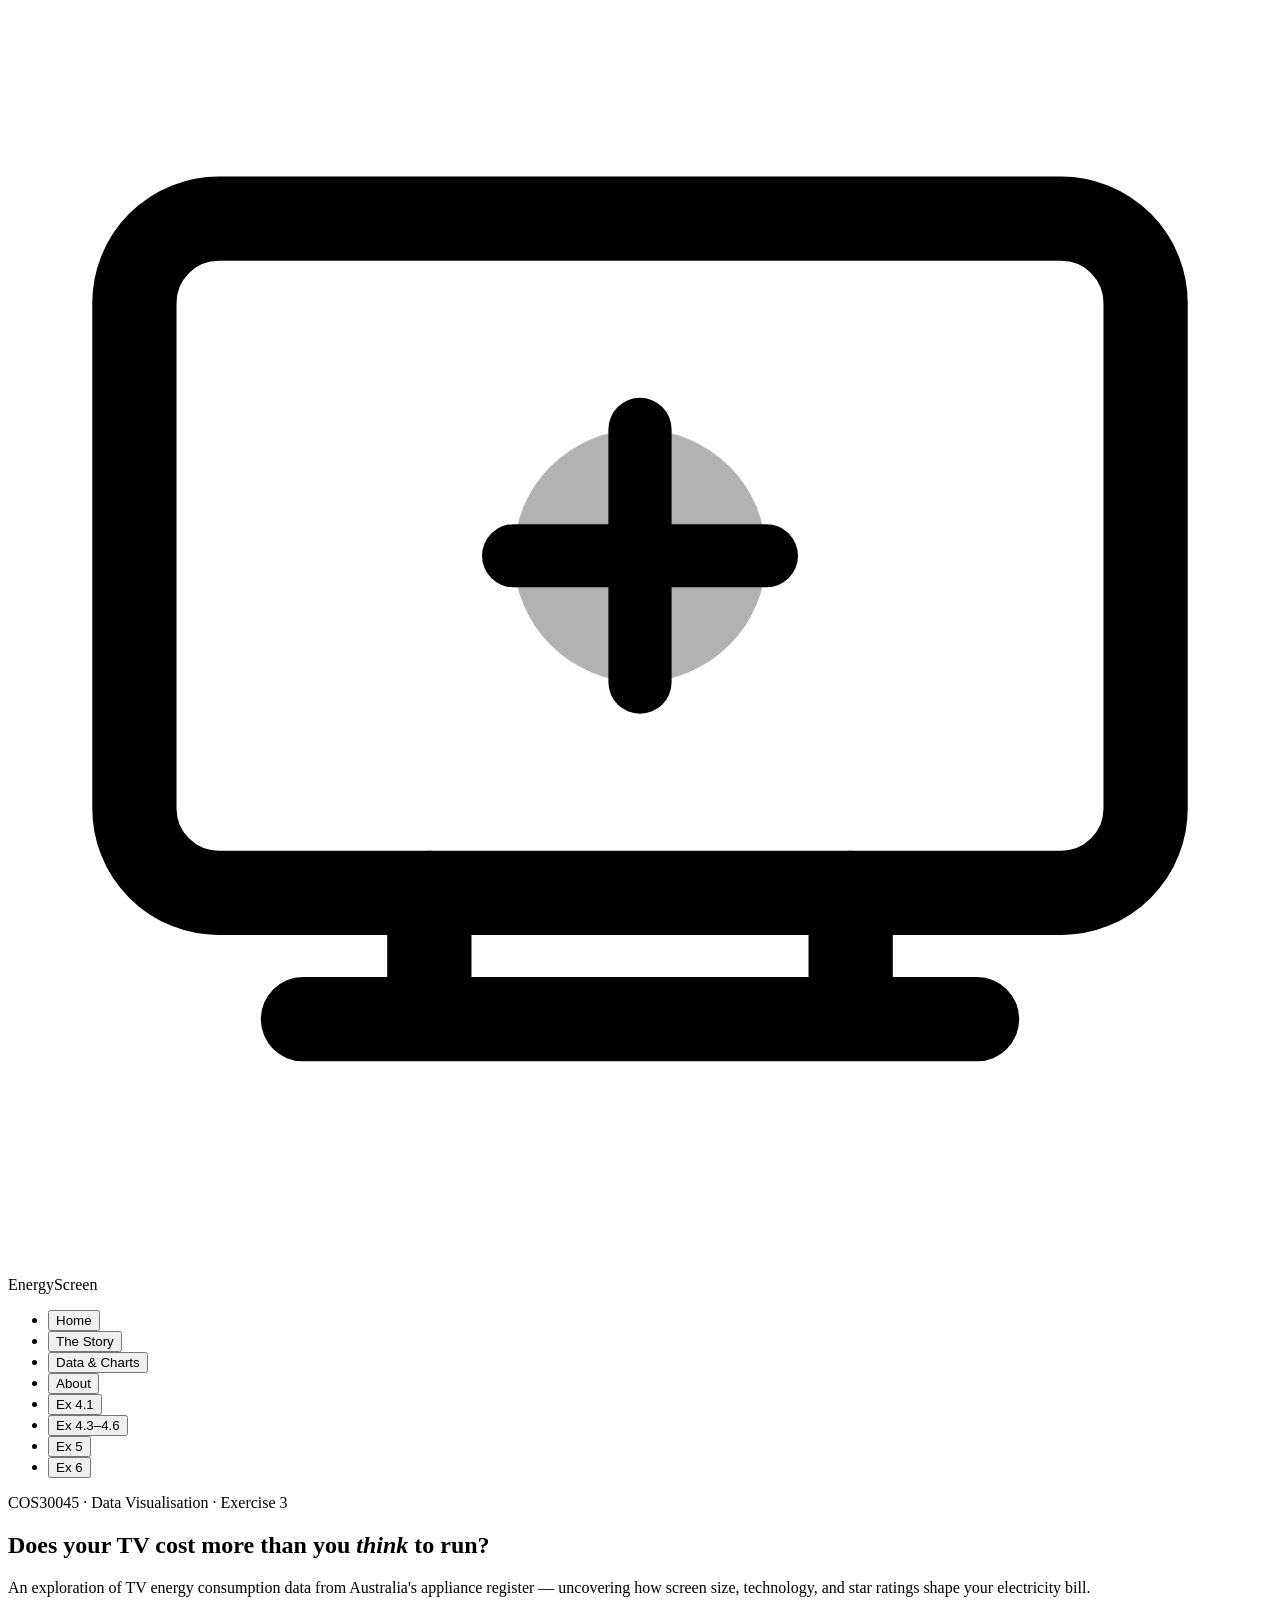
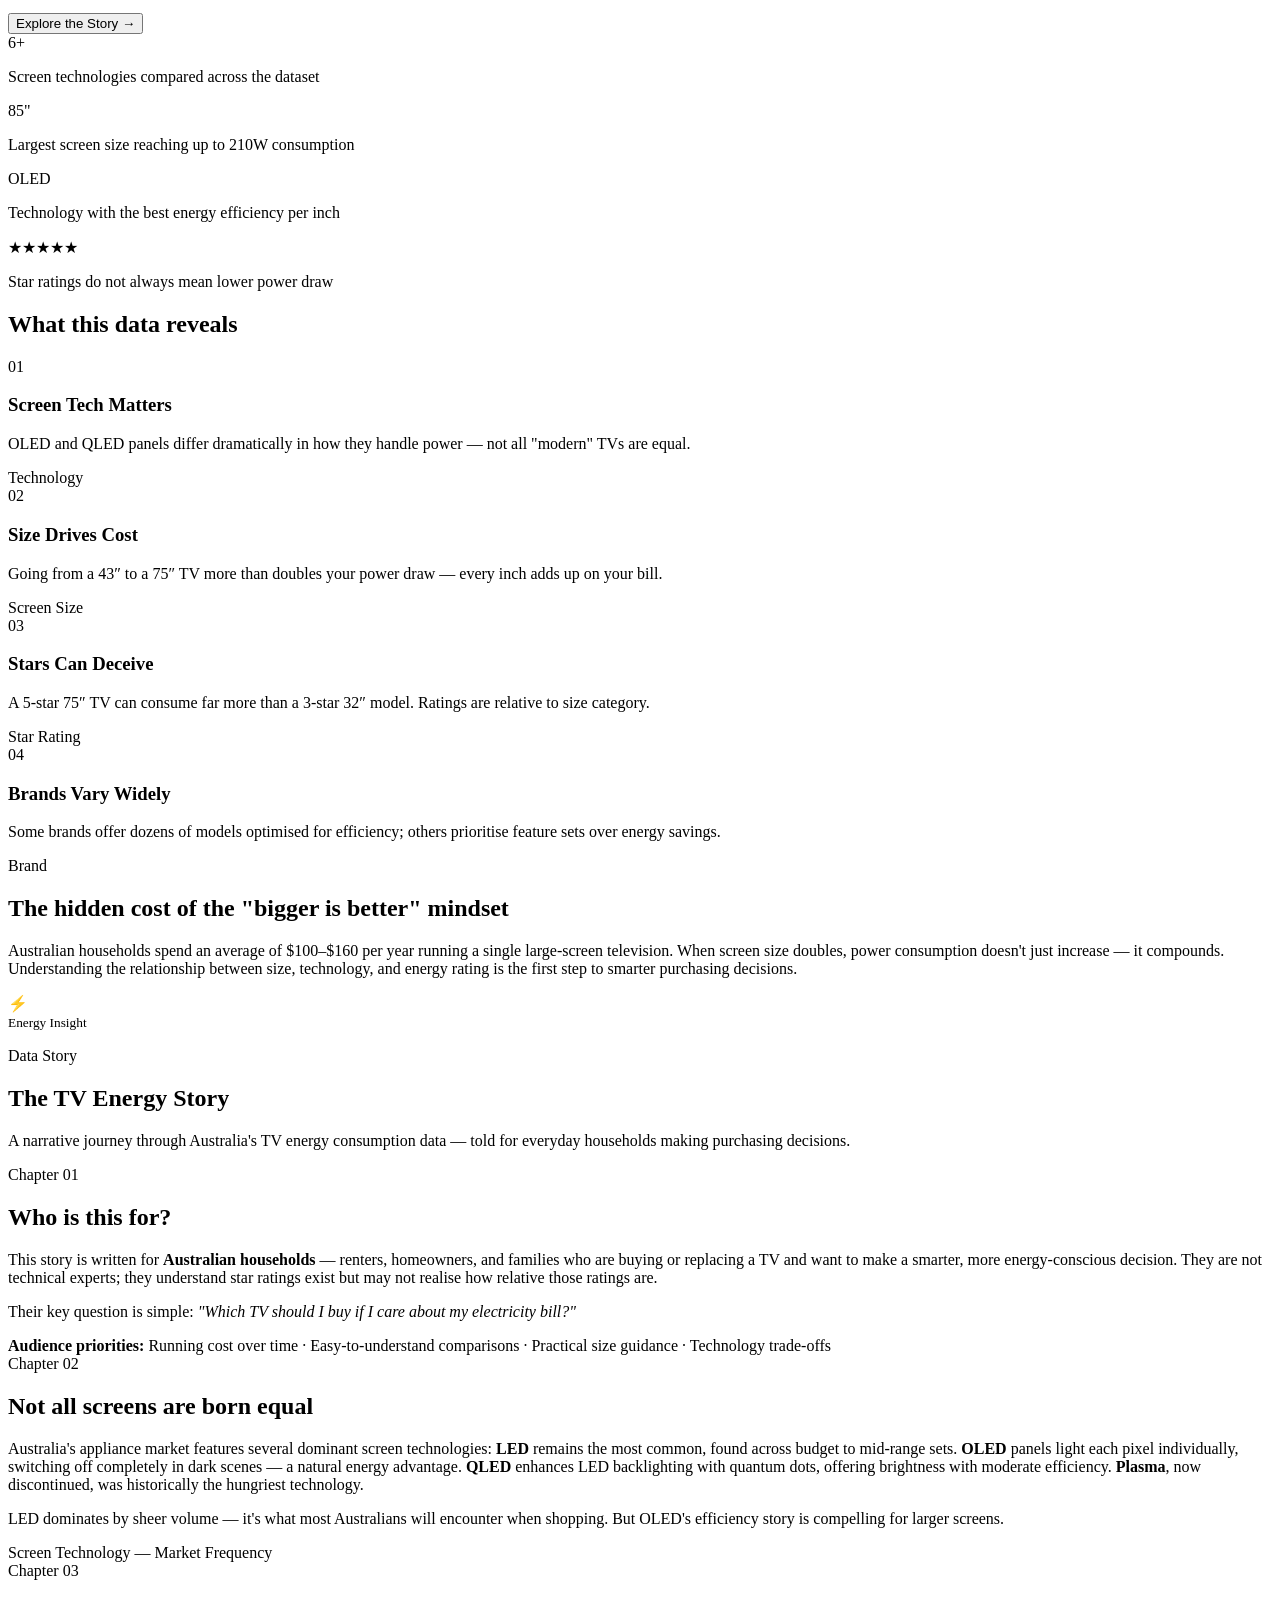
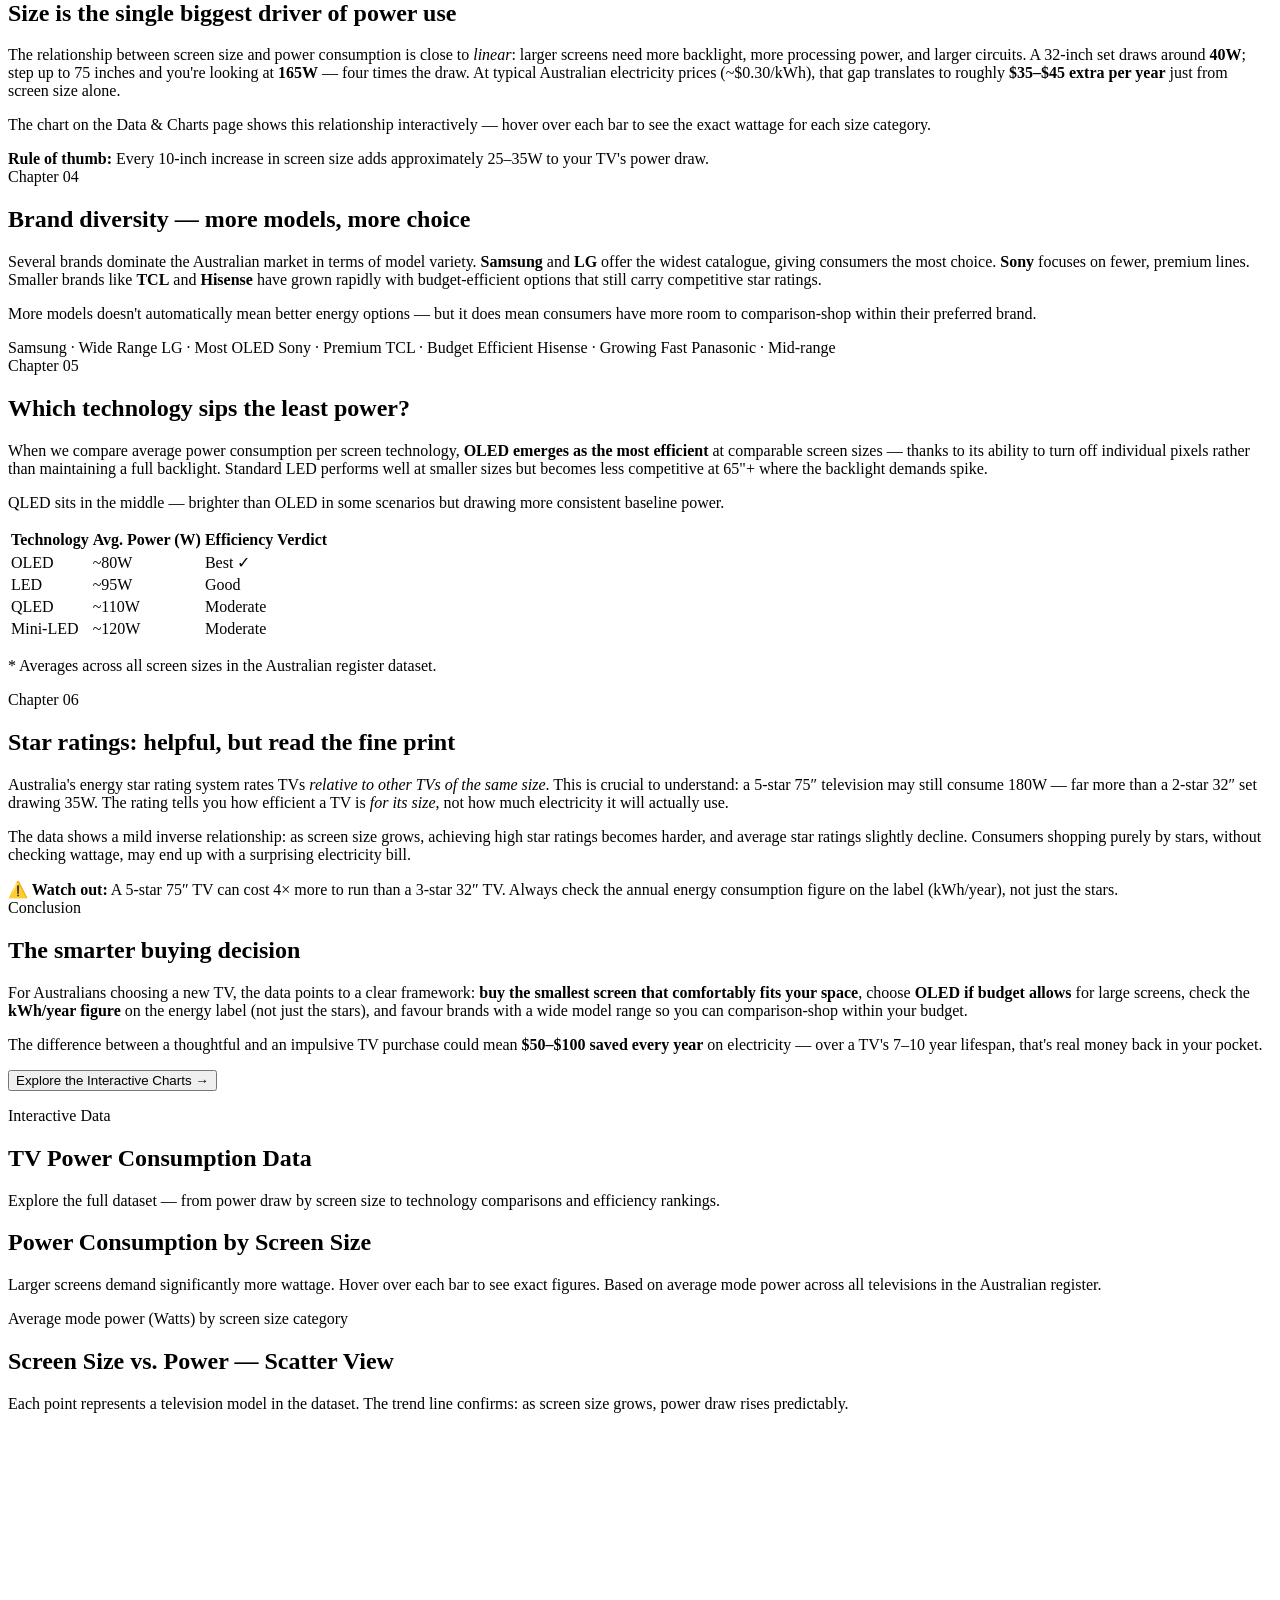
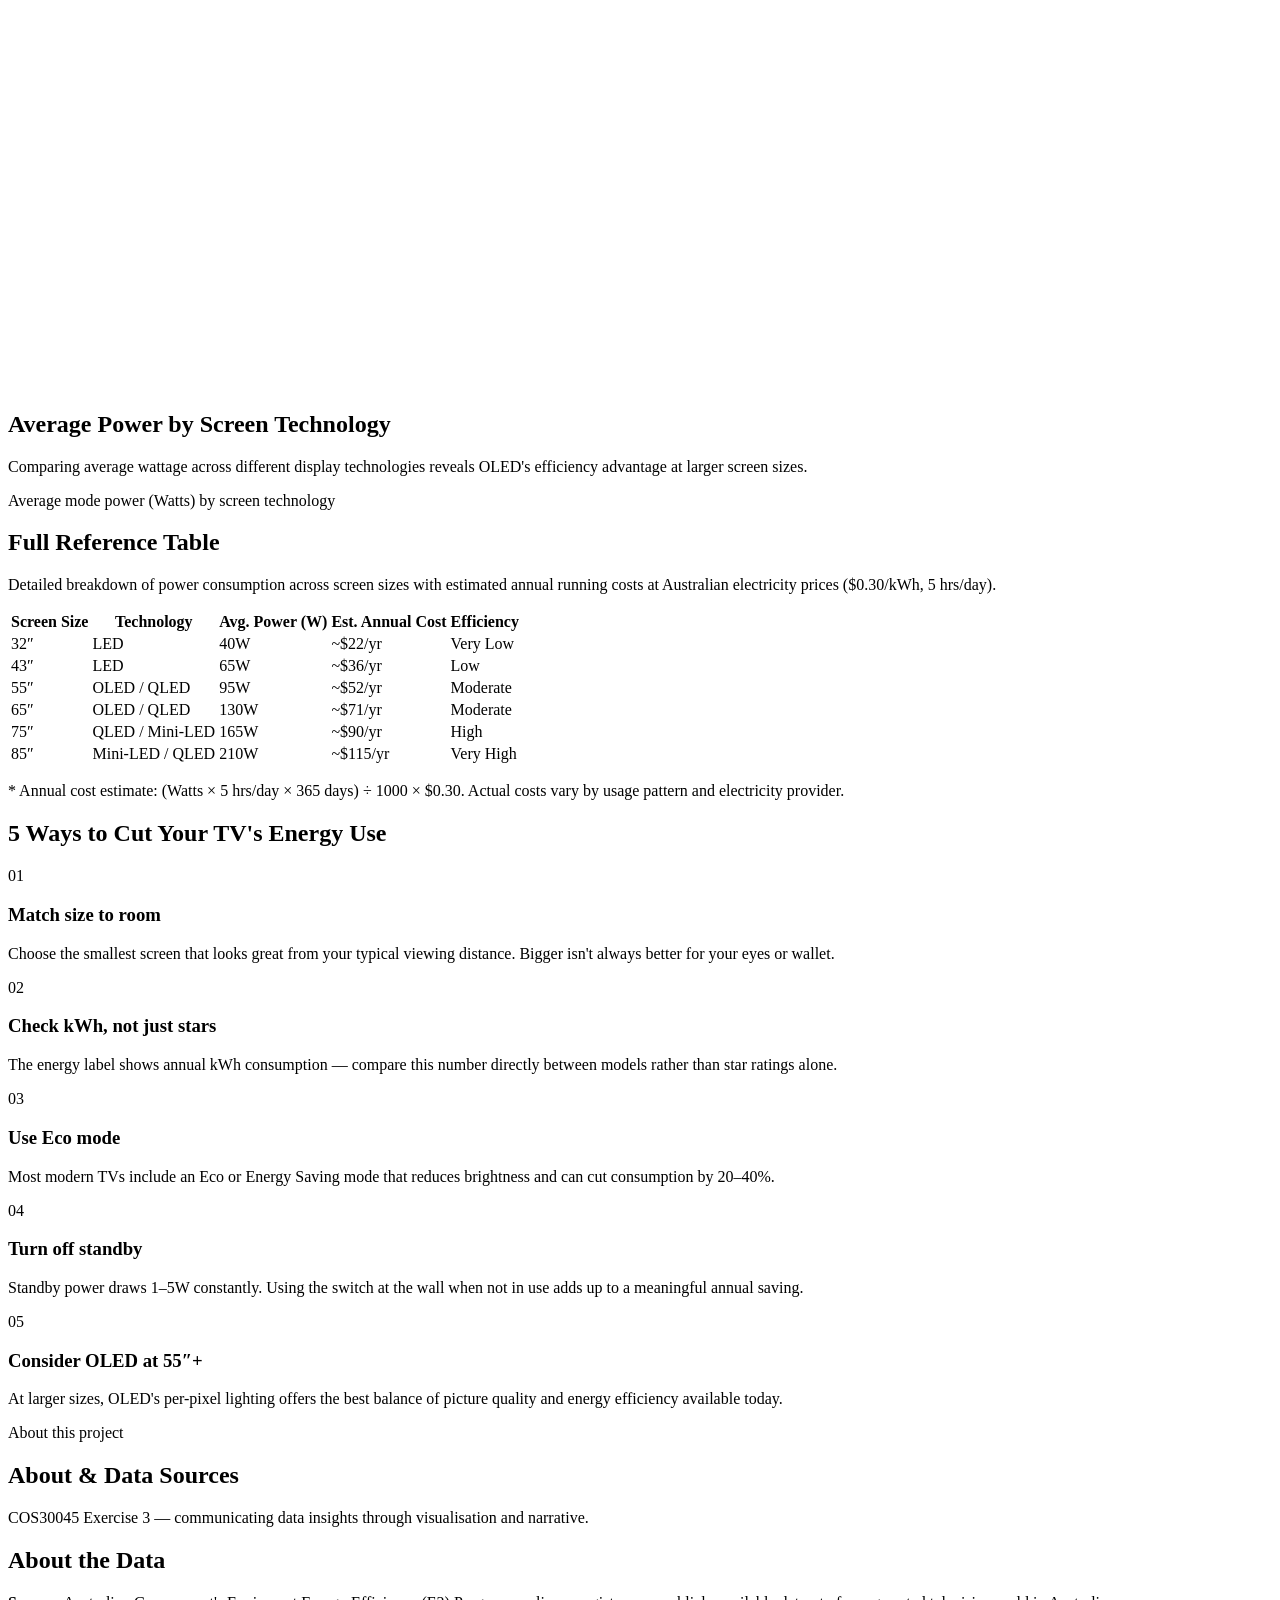
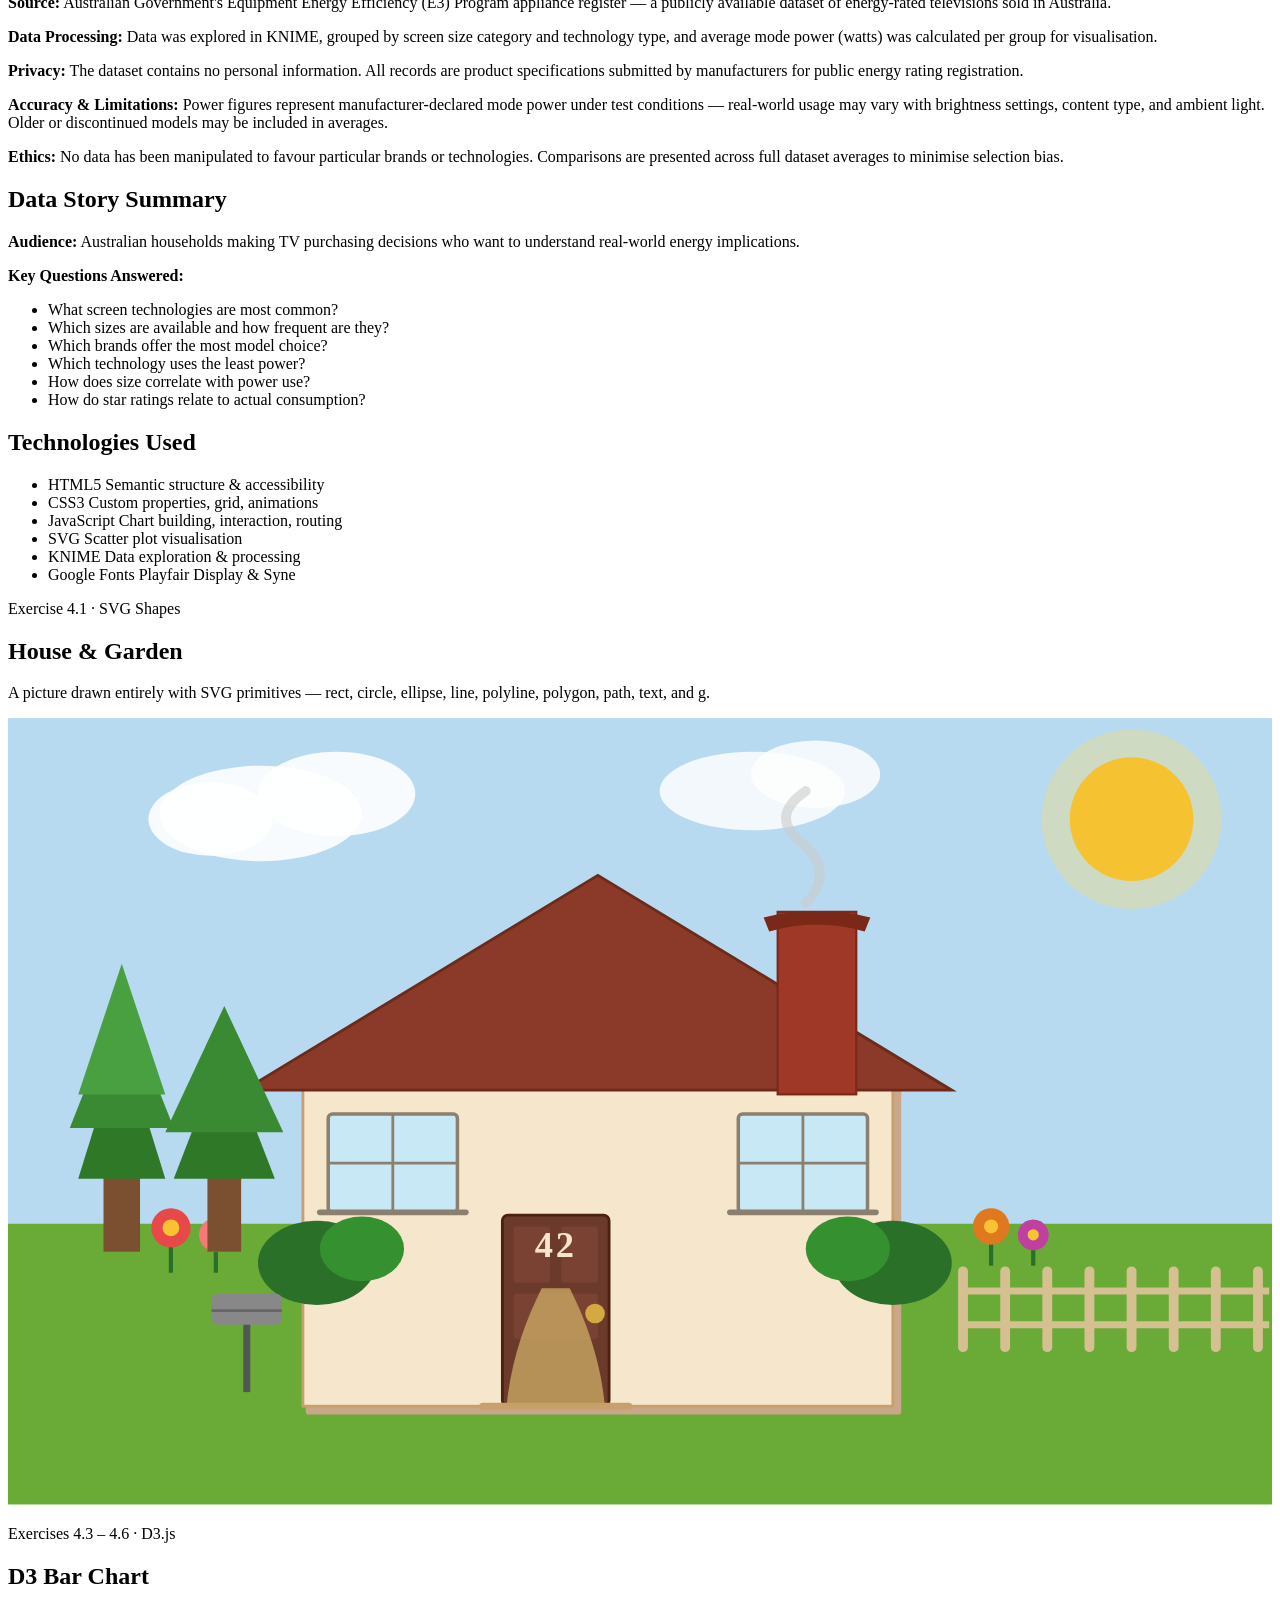
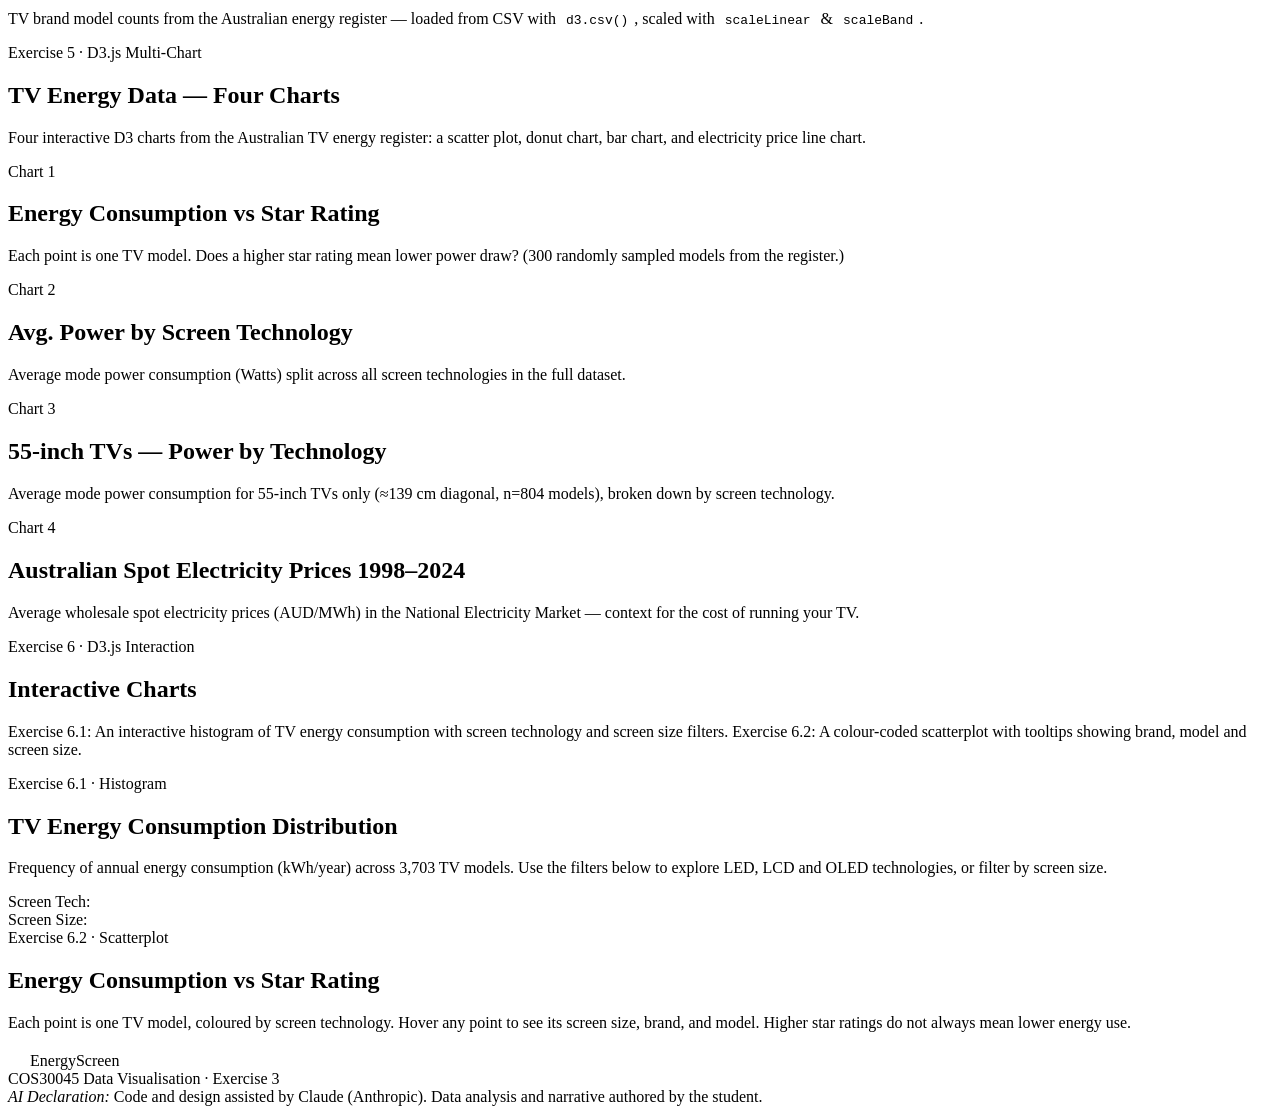
==== Exercise 6/index.html @ cbbc27d8 "Create index.html" ====
<!DOCTYPE html>
<html lang="en">
<head>
  <meta charset="UTF-8" />
  <meta name="viewport" content="width=device-width, initial-scale=1.0" />
  <title>Powering the Screen — TV Energy in Australia</title>
  <link rel="preconnect" href="https://fonts.googleapis.com" />
  <link rel="preconnect" href="https://fonts.gstatic.com" crossorigin />
  <link href="https://fonts.googleapis.com/css2?family=Playfair+Display:ital,wght@0,400;0,600;0,700;1,400&family=Syne:wght@400;500;600;700&display=swap" rel="stylesheet" />
  <link rel="stylesheet" href="style.css" />
  <link rel="stylesheet" href="ex6.css" />
</head>
<body>

 
  <header>
    <nav class="navbar">
      <div class="nav-logo" onclick="showPage('home')" role="button" tabindex="0" aria-label="Go to home">
        <svg class="logo-svg" viewBox="0 0 30 30" fill="none" xmlns="http://www.w3.org/2000/svg">
          <rect x="3" y="5" width="24" height="16" rx="2" stroke="currentColor" stroke-width="2"/>
          <path d="M10 21v3M20 21v3M7 24h16" stroke="currentColor" stroke-width="2" stroke-linecap="round"/>
          <circle cx="15" cy="13" r="3" fill="currentColor" opacity="0.3"/>
          <path d="M15 10v6M12 13h6" stroke="currentColor" stroke-width="1.5" stroke-linecap="round"/>
        </svg>
        <span class="logo-text">EnergyScreen</span>
      </div>
      <ul class="nav-links" role="list">
        <li><button class="nav-btn active" data-page="home" onclick="showPage('home')">Home</button></li>
        <li><button class="nav-btn" data-page="story" onclick="showPage('story')">The Story</button></li>
        <li><button class="nav-btn" data-page="televisions" onclick="showPage('televisions')">Data &amp; Charts</button></li>
        <li><button class="nav-btn" data-page="about" onclick="showPage('about')">About</button></li>
        <li><button class="nav-btn" data-page="ex41" onclick="showPage('ex41')">Ex 4.1</button></li>
        <li><button class="nav-btn" data-page="ex43" onclick="showPage('ex43')">Ex 4.3–4.6</button></li>
        <li><button class="nav-btn" data-page="ex5" onclick="showPage('ex5')">Ex 5</button></li>
        <li><button class="nav-btn" data-page="ex6" onclick="showPage('ex6')">Ex 6</button></li>
      </ul>
    </nav>
  </header>

  <main>

    
    <section class="page active" id="page-home">

      <div class="hero">
        <span class="hero-eyebrow">COS30045 · Data Visualisation · Exercise 3</span>
        <h1 class="hero-title">Does your TV cost more than you <em>think</em> to run?</h1>
        <p class="hero-sub">An exploration of TV energy consumption data from Australia's appliance register — uncovering how screen size, technology, and star ratings shape your electricity bill.</p>
        <button class="cta-btn" onclick="showPage('story')">Explore the Story →</button>
      </div>

      <div class="stats-band">
        <div class="stat-item">
          <span class="stat-number">6+</span>
          <p class="stat-label">Screen technologies compared across the dataset</p>
        </div>
        <div class="stat-divider"></div>
        <div class="stat-item">
          <span class="stat-number">85"</span>
          <p class="stat-label">Largest screen size reaching up to 210W consumption</p>
        </div>
        <div class="stat-divider"></div>
        <div class="stat-item">
          <span class="stat-number">OLED</span>
          <p class="stat-label">Technology with the best energy efficiency per inch</p>
        </div>
        <div class="stat-divider"></div>
        <div class="stat-item">
          <span class="stat-number">★★★★★</span>
          <p class="stat-label">Star ratings do not always mean lower power draw</p>
        </div>
      </div>

      <section class="cards-section">
        <h2 class="section-title">What this data reveals</h2>
        <div class="cards-grid">
          <div class="card">
            <div class="card-num">01</div>
            <h3>Screen Tech Matters</h3>
            <p>OLED and QLED panels differ dramatically in how they handle power — not all "modern" TVs are equal.</p>
            <span class="card-tag">Technology</span>
          </div>
          <div class="card card-invert">
            <div class="card-num">02</div>
            <h3>Size Drives Cost</h3>
            <p>Going from a 43″ to a 75″ TV more than doubles your power draw — every inch adds up on your bill.</p>
            <span class="card-tag">Screen Size</span>
          </div>
          <div class="card">
            <div class="card-num">03</div>
            <h3>Stars Can Deceive</h3>
            <p>A 5-star 75″ TV can consume far more than a 3-star 32″ model. Ratings are relative to size category.</p>
            <span class="card-tag">Star Rating</span>
          </div>
          <div class="card">
            <div class="card-num">04</div>
            <h3>Brands Vary Widely</h3>
            <p>Some brands offer dozens of models optimised for efficiency; others prioritise feature sets over energy savings.</p>
            <span class="card-tag">Brand</span>
          </div>
        </div>
      </section>

      <div class="insight-strip">
        <div class="insight-text">
          <h2>The hidden cost of the "bigger is better" mindset</h2>
          <p>Australian households spend an average of $100–$160 per year running a single large-screen television. When screen size doubles, power consumption doesn't just increase — it compounds. Understanding the relationship between size, technology, and energy rating is the first step to smarter purchasing decisions.</p>
        </div>
        <div class="star-block">
          <div class="star-row">⚡</div>
          <small>Energy Insight</small>
        </div>
      </div>

    </section>

   
    <section class="page" id="page-story">

      <div class="page-header">
        <p class="page-eyebrow">Data Story</p>
        <h1 class="page-title">The TV Energy Story</h1>
        <p class="page-intro">A narrative journey through Australia's TV energy consumption data — told for everyday households making purchasing decisions.</p>
      </div>

      <div class="story-body">

       
        <div class="story-chapter">
          <div class="chapter-label">Chapter 01</div>
          <h2 class="chapter-title">Who is this for?</h2>
          <div class="chapter-content">
            <p>This story is written for <strong>Australian households</strong> — renters, homeowners, and families who are buying or replacing a TV and want to make a smarter, more energy-conscious decision. They are not technical experts; they understand star ratings exist but may not realise how relative those ratings are.</p>
            <p>Their key question is simple: <em>"Which TV should I buy if I care about my electricity bill?"</em></p>
          </div>
          <div class="story-callout">
            <strong>Audience priorities:</strong> Running cost over time · Easy-to-understand comparisons · Practical size guidance · Technology trade-offs
          </div>
        </div>

       
        <div class="story-chapter alt-bg">
          <div class="chapter-label">Chapter 02</div>
          <h2 class="chapter-title">Not all screens are born equal</h2>
          <div class="chapter-content">
            <p>Australia's appliance market features several dominant screen technologies: <strong>LED</strong> remains the most common, found across budget to mid-range sets. <strong>OLED</strong> panels light each pixel individually, switching off completely in dark scenes — a natural energy advantage. <strong>QLED</strong> enhances LED backlighting with quantum dots, offering brightness with moderate efficiency. <strong>Plasma</strong>, now discontinued, was historically the hungriest technology.</p>
            <p>LED dominates by sheer volume — it's what most Australians will encounter when shopping. But OLED's efficiency story is compelling for larger screens.</p>
          </div>

          <div class="story-viz-wrap">
            <div class="mini-chart-title">Screen Technology — Market Frequency</div>
            <div class="tech-bar-wrap" id="techFreqChart">
              <!-- Built by JS -->
            </div>
          </div>
        </div>

      
        <div class="story-chapter">
          <div class="chapter-label">Chapter 03</div>
          <h2 class="chapter-title">Size is the single biggest driver of power use</h2>
          <div class="chapter-content">
            <p>The relationship between screen size and power consumption is close to <em>linear</em>: larger screens need more backlight, more processing power, and larger circuits. A 32-inch set draws around <strong>40W</strong>; step up to 75 inches and you're looking at <strong>165W</strong> — four times the draw. At typical Australian electricity prices (~$0.30/kWh), that gap translates to roughly <strong>$35–$45 extra per year</strong> just from screen size alone.</p>
            <p>The chart on the Data & Charts page shows this relationship interactively — hover over each bar to see the exact wattage for each size category.</p>
          </div>
          <div class="story-callout">
            <strong>Rule of thumb:</strong> Every 10-inch increase in screen size adds approximately 25–35W to your TV's power draw.
          </div>
        </div>

  
        <div class="story-chapter alt-bg">
          <div class="chapter-label">Chapter 04</div>
          <h2 class="chapter-title">Brand diversity — more models, more choice</h2>
          <div class="chapter-content">
            <p>Several brands dominate the Australian market in terms of model variety. <strong>Samsung</strong> and <strong>LG</strong> offer the widest catalogue, giving consumers the most choice. <strong>Sony</strong> focuses on fewer, premium lines. Smaller brands like <strong>TCL</strong> and <strong>Hisense</strong> have grown rapidly with budget-efficient options that still carry competitive star ratings.</p>
            <p>More models doesn't automatically mean better energy options — but it does mean consumers have more room to comparison-shop within their preferred brand.</p>
          </div>

          <div class="brand-pills">
            <span class="brand-pill tier-1">Samsung · Wide Range</span>
            <span class="brand-pill tier-1">LG · Most OLED</span>
            <span class="brand-pill tier-2">Sony · Premium</span>
            <span class="brand-pill tier-2">TCL · Budget Efficient</span>
            <span class="brand-pill tier-3">Hisense · Growing Fast</span>
            <span class="brand-pill tier-3">Panasonic · Mid-range</span>
          </div>
        </div>

      
        <div class="story-chapter">
          <div class="chapter-label">Chapter 05</div>
          <h2 class="chapter-title">Which technology sips the least power?</h2>
          <div class="chapter-content">
            <p>When we compare average power consumption per screen technology, <strong>OLED emerges as the most efficient</strong> at comparable screen sizes — thanks to its ability to turn off individual pixels rather than maintaining a full backlight. Standard LED performs well at smaller sizes but becomes less competitive at 65"+ where the backlight demands spike.</p>
            <p>QLED sits in the middle — brighter than OLED in some scenarios but drawing more consistent baseline power.</p>
          </div>

          <div class="tech-power-table">
            <table class="story-table">
              <thead>
                <tr><th>Technology</th><th>Avg. Power (W)</th><th>Efficiency Verdict</th></tr>
              </thead>
              <tbody>
                <tr><td>OLED</td><td>~80W</td><td><span class="verdict best">Best ✓</span></td></tr>
                <tr><td>LED</td><td>~95W</td><td><span class="verdict good">Good</span></td></tr>
                <tr><td>QLED</td><td>~110W</td><td><span class="verdict mid">Moderate</span></td></tr>
                <tr><td>Mini-LED</td><td>~120W</td><td><span class="verdict mid">Moderate</span></td></tr>
              </tbody>
            </table>
            <p class="table-note">* Averages across all screen sizes in the Australian register dataset.</p>
          </div>
        </div>

       
        <div class="story-chapter alt-bg">
          <div class="chapter-label">Chapter 06</div>
          <h2 class="chapter-title">Star ratings: helpful, but read the fine print</h2>
          <div class="chapter-content">
            <p>Australia's energy star rating system rates TVs <em>relative to other TVs of the same size</em>. This is crucial to understand: a 5-star 75″ television may still consume 180W — far more than a 2-star 32″ set drawing 35W. The rating tells you how efficient a TV is <em>for its size</em>, not how much electricity it will actually use.</p>
            <p>The data shows a mild inverse relationship: as screen size grows, achieving high star ratings becomes harder, and average star ratings slightly decline. Consumers shopping purely by stars, without checking wattage, may end up with a surprising electricity bill.</p>
          </div>
          <div class="story-callout warning">
            <strong>⚠️ Watch out:</strong> A 5-star 75″ TV can cost 4× more to run than a 3-star 32″ TV. Always check the annual energy consumption figure on the label (kWh/year), not just the stars.
          </div>
        </div>

      
        <div class="story-chapter conclusion-chapter">
          <div class="chapter-label">Conclusion</div>
          <h2 class="chapter-title">The smarter buying decision</h2>
          <div class="chapter-content">
            <p>For Australians choosing a new TV, the data points to a clear framework: <strong>buy the smallest screen that comfortably fits your space</strong>, choose <strong>OLED if budget allows</strong> for large screens, check the <strong>kWh/year figure</strong> on the energy label (not just the stars), and favour brands with a wide model range so you can comparison-shop within your budget.</p>
            <p>The difference between a thoughtful and an impulsive TV purchase could mean <strong>$50–$100 saved every year</strong> on electricity — over a TV's 7–10 year lifespan, that's real money back in your pocket.</p>
          </div>
          <button class="cta-btn" onclick="showPage('televisions')">Explore the Interactive Charts →</button>
        </div>

      </div>
    </section>

    <section class="page" id="page-televisions">

      <div class="page-header">
        <p class="page-eyebrow">Interactive Data</p>
        <h1 class="page-title">TV Power Consumption Data</h1>
        <p class="page-intro">Explore the full dataset — from power draw by screen size to technology comparisons and efficiency rankings.</p>
      </div>


      <div class="tv-section">
        <h2 class="section-title">Power Consumption by Screen Size</h2>
        <p class="section-desc">Larger screens demand significantly more wattage. Hover over each bar to see exact figures. Based on average mode power across all televisions in the Australian register.</p>
        <div class="chart-section">
          <div class="bar-chart" id="barChart" role="img" aria-label="Bar chart showing TV power consumption by screen size"></div>
          <div class="chart-legend">
            <span class="legend-swatch"></span>
            Average mode power (Watts) by screen size category
          </div>
        </div>
      </div>

    
      <div class="tv-section alt-bg-section">
        <h2 class="section-title">Screen Size vs. Power — Scatter View</h2>
        <p class="section-desc">Each point represents a television model in the dataset. The trend line confirms: as screen size grows, power draw rises predictably.</p>
        <div class="scatter-wrap">
          <svg id="scatterPlot" class="scatter-svg" viewBox="0 0 680 300" xmlns="http://www.w3.org/2000/svg" aria-label="Scatter plot of screen size vs power">
         
          </svg>
        </div>
      </div>

   
      <div class="tv-section">
        <h2 class="section-title">Average Power by Screen Technology</h2>
        <p class="section-desc">Comparing average wattage across different display technologies reveals OLED's efficiency advantage at larger screen sizes.</p>
        <div class="chart-section">
          <div class="bar-chart" id="techChart" role="img" aria-label="Bar chart comparing power by screen technology"></div>
          <div class="chart-legend">
            <span class="legend-swatch"></span>
            Average mode power (Watts) by screen technology
          </div>
        </div>
      </div>

      <!-- Full Data Table -->
      <div class="tv-section">
        <h2 class="section-title">Full Reference Table</h2>
        <p class="section-desc">Detailed breakdown of power consumption across screen sizes with estimated annual running costs at Australian electricity prices ($0.30/kWh, 5 hrs/day).</p>
        <div class="table-wrap">
          <table class="data-table">
            <thead>
              <tr>
                <th>Screen Size</th>
                <th>Technology</th>
                <th>Avg. Power (W)</th>
                <th>Est. Annual Cost</th>
                <th>Efficiency</th>
              </tr>
            </thead>
            <tbody>
              <tr>
                <td>32″</td>
                <td><span class="tech-badge">LED</span></td>
                <td>40W</td>
                <td>~$22/yr</td>
                <td><span class="tech-badge">Very Low</span></td>
              </tr>
              <tr>
                <td>43″</td>
                <td><span class="tech-badge">LED</span></td>
                <td>65W</td>
                <td>~$36/yr</td>
                <td><span class="tech-badge">Low</span></td>
              </tr>
              <tr>
                <td>55″</td>
                <td><span class="tech-badge b-mid">OLED / QLED</span></td>
                <td>95W</td>
                <td>~$52/yr</td>
                <td><span class="tech-badge b-mid">Moderate</span></td>
              </tr>
              <tr>
                <td>65″</td>
                <td><span class="tech-badge b-mid">OLED / QLED</span></td>
                <td>130W</td>
                <td>~$71/yr</td>
                <td><span class="tech-badge b-mid">Moderate</span></td>
              </tr>
              <tr>
                <td>75″</td>
                <td><span class="tech-badge b-dark">QLED / Mini-LED</span></td>
                <td>165W</td>
                <td>~$90/yr</td>
                <td><span class="tech-badge b-dark">High</span></td>
              </tr>
              <tr>
                <td>85″</td>
                <td><span class="tech-badge b-dark">Mini-LED / QLED</span></td>
                <td>210W</td>
                <td>~$115/yr</td>
                <td><span class="tech-badge b-dark">Very High</span></td>
              </tr>
            </tbody>
          </table>
          <p class="table-note">* Annual cost estimate: (Watts × 5 hrs/day × 365 days) ÷ 1000 × $0.30. Actual costs vary by usage pattern and electricity provider.</p>
        </div>
      </div>

      <!-- Tips -->
      <div class="tips-section">
        <h2 class="section-title">5 Ways to Cut Your TV's Energy Use</h2>
        <div class="tips-grid">
          <div class="tip-card">
            <div class="tip-num">01</div>
            <h3>Match size to room</h3>
            <p>Choose the smallest screen that looks great from your typical viewing distance. Bigger isn't always better for your eyes or wallet.</p>
          </div>
          <div class="tip-card">
            <div class="tip-num">02</div>
            <h3>Check kWh, not just stars</h3>
            <p>The energy label shows annual kWh consumption — compare this number directly between models rather than star ratings alone.</p>
          </div>
          <div class="tip-card">
            <div class="tip-num">03</div>
            <h3>Use Eco mode</h3>
            <p>Most modern TVs include an Eco or Energy Saving mode that reduces brightness and can cut consumption by 20–40%.</p>
          </div>
          <div class="tip-card">
            <div class="tip-num">04</div>
            <h3>Turn off standby</h3>
            <p>Standby power draws 1–5W constantly. Using the switch at the wall when not in use adds up to a meaningful annual saving.</p>
          </div>
          <div class="tip-card">
            <div class="tip-num">05</div>
            <h3>Consider OLED at 55″+</h3>
            <p>At larger sizes, OLED's per-pixel lighting offers the best balance of picture quality and energy efficiency available today.</p>
          </div>
        </div>
      </div>

    </section>

    <section class="page" id="page-about">

      <div class="page-header">
        <p class="page-eyebrow">About this project</p>
        <h1 class="page-title">About &amp; Data Sources</h1>
        <p class="page-intro">COS30045 Exercise 3 — communicating data insights through visualisation and narrative.</p>
      </div>

      <div class="about-grid">

        <div class="about-block">
          <h2>About the Data</h2>
          <p><strong>Source:</strong> Australian Government's Equipment Energy Efficiency (E3) Program appliance register — a publicly available dataset of energy-rated televisions sold in Australia.</p>
          <p><strong>Data Processing:</strong> Data was explored in KNIME, grouped by screen size category and technology type, and average mode power (watts) was calculated per group for visualisation.</p>
          <p><strong>Privacy:</strong> The dataset contains no personal information. All records are product specifications submitted by manufacturers for public energy rating registration.</p>
          <p><strong>Accuracy &amp; Limitations:</strong> Power figures represent manufacturer-declared mode power under test conditions — real-world usage may vary with brightness settings, content type, and ambient light. Older or discontinued models may be included in averages.</p>
          <p><strong>Ethics:</strong> No data has been manipulated to favour particular brands or technologies. Comparisons are presented across full dataset averages to minimise selection bias.</p>
        </div>

        <div class="about-block">
          <h2>Data Story Summary</h2>
          <p><strong>Audience:</strong> Australian households making TV purchasing decisions who want to understand real-world energy implications.</p>
          <p><strong>Key Questions Answered:</strong></p>
          <ul class="src-list">
            <li>What screen technologies are most common?</li>
            <li>Which sizes are available and how frequent are they?</li>
            <li>Which brands offer the most model choice?</li>
            <li>Which technology uses the least power?</li>
            <li>How does size correlate with power use?</li>
            <li>How do star ratings relate to actual consumption?</li>
          </ul>
        </div>

        <div class="about-block">
          <h2>Technologies Used</h2>
          <ul class="tech-list">
            <li><span class="tech-pill">HTML5</span> Semantic structure &amp; accessibility</li>
            <li><span class="tech-pill">CSS3</span> Custom properties, grid, animations</li>
            <li><span class="tech-pill">JavaScript</span> Chart building, interaction, routing</li>
            <li><span class="tech-pill">SVG</span> Scatter plot visualisation</li>
            <li><span class="tech-pill">KNIME</span> Data exploration &amp; processing</li>
            <li><span class="tech-pill">Google Fonts</span> Playfair Display &amp; Syne</li>
          </ul>
        </div>

      
      </div>
    </section>


    <!-- ═══════════════════════════════════════════════════════
         EXERCISE 4.1 — SVG House & Garden
    ═══════════════════════════════════════════════════════ -->
    <section class="page" id="page-ex41">
      <div class="page-header">
        <p class="page-eyebrow">Exercise 4.1 · SVG Shapes</p>
        <h1 class="page-title">House &amp; Garden</h1>
        <p class="page-intro">A picture drawn entirely with SVG primitives — rect, circle, ellipse, line, polyline, polygon, path, text, and g.</p>
      </div>
      <div class="ex41-wrap">
        <svg class="house-svg" viewBox="0 0 900 560" xmlns="http://www.w3.org/2000/svg">
          <!-- Sky: rect -->
          <rect x="0" y="0" width="900" height="360" fill="#b8daf0"/>
          <!-- Ground: rect -->
          <rect x="0" y="360" width="900" height="200" fill="#6aaa36"/>
          <!-- Sun: circle -->
          <circle cx="800" cy="72" r="64" fill="#f7da6a" opacity="0.35"/>
          <circle cx="800" cy="72" r="44" fill="#f5c332"/>
          <!-- Clouds: ellipse -->
          <ellipse cx="180" cy="68" rx="72" ry="34" fill="white" opacity="0.9"/>
          <ellipse cx="234" cy="54" rx="56" ry="30" fill="white" opacity="0.9"/>
          <ellipse cx="144" cy="72" rx="44" ry="26" fill="white" opacity="0.9"/>
          <ellipse cx="530" cy="52" rx="66" ry="28" fill="white" opacity="0.82"/>
          <ellipse cx="575" cy="40" rx="46" ry="24" fill="white" opacity="0.82"/>
          <!-- Left tree: rect trunk + polygon canopy -->
          <rect x="68" y="320" width="26" height="60" fill="#7b5030"/>
          <polygon points="50,328 81,228 112,328" fill="#2f7828"/>
          <polygon points="44,292 81,198 118,292" fill="#3a8a34"/>
          <polygon points="50,268 81,175 112,268" fill="#48a040"/>
          <!-- House walls: rect -->
          <rect x="212" y="264" width="424" height="232" fill="#c8a888" rx="2"/>
          <rect x="210" y="260" width="420" height="230" fill="#f5e6cc" stroke="#c8a070" stroke-width="2"/>
          <!-- Roof: polygon -->
          <polygon points="168,265 420,112 672,265" fill="#8b3a2a" stroke="#6b2a1a" stroke-width="2"/>
          <!-- Chimney: rect + path cap -->
          <rect x="548" y="138" width="56" height="130" fill="#a03828" stroke="#7a2818" stroke-width="1.5"/>
          <path d="M 538 142 Q 576 133 614 142 L 610 152 Q 576 142 542 152 Z" fill="#7a2818"/>
          <!-- Smoke: path -->
          <path d="M 568 132 Q 590 108 564 88 Q 542 70 568 52" stroke="#ccc" stroke-width="7" fill="none" stroke-linecap="round" opacity="0.6"/>
          <!-- Door: rect -->
          <rect x="352" y="354" width="76" height="136" fill="#6b3a2a" stroke="#4a2010" stroke-width="2" rx="4"/>
          <rect x="360" y="362" width="26" height="40" fill="#7a4232" rx="2"/>
          <rect x="394" y="362" width="26" height="40" fill="#7a4232" rx="2"/>
          <rect x="360" y="410" width="60" height="32" fill="#7a4232" rx="2"/>
          <!-- Door knob: circle -->
          <circle cx="418" cy="424" r="7" fill="#d4a843"/>
          <!-- Door step: line -->
          <line x1="338" y1="490" x2="442" y2="490" stroke="#c8a070" stroke-width="5" stroke-linecap="round"/>
          <!-- Windows: g group with translate — both share the same stroke via parent g -->
          <g id="windows" stroke="#8b8070" stroke-width="2.5">
            <g transform="translate(228,282)">
              <rect width="92" height="70" fill="#c8e8f5" rx="3"/>
              <line x1="46" y1="0" x2="46" y2="70" stroke="#8b8070" stroke-width="2"/>
              <line x1="0" y1="35" x2="92" y2="35" stroke="#8b8070" stroke-width="2"/>
              <line x1="-6" y1="70" x2="98" y2="70" stroke="#8b8070" stroke-width="4" stroke-linecap="round"/>
            </g>
            <g transform="translate(520,282)">
              <rect width="92" height="70" fill="#c8e8f5" rx="3"/>
              <line x1="46" y1="0" x2="46" y2="70" stroke="#8b8070" stroke-width="2"/>
              <line x1="0" y1="35" x2="92" y2="35" stroke="#8b8070" stroke-width="2"/>
              <line x1="-6" y1="70" x2="98" y2="70" stroke="#8b8070" stroke-width="4" stroke-linecap="round"/>
            </g>
          </g>
          <!-- Garden path: path -->
          <path d="M 355 490 C 358 458 368 430 380 406 L 400 406 C 412 430 422 458 425 490 Z" fill="#c4a060" opacity="0.85"/>
          <!-- Bushes: ellipse -->
          <ellipse cx="220" cy="388" rx="42" ry="30" fill="#2a7028"/>
          <ellipse cx="252" cy="378" rx="30" ry="23" fill="#359030"/>
          <ellipse cx="630" cy="388" rx="42" ry="30" fill="#2a7028"/>
          <ellipse cx="598" cy="378" rx="30" ry="23" fill="#359030"/>
          <!-- Fence: polyline rails + line posts -->
          <polyline points="680,408 898,408" stroke="#d4c090" stroke-width="5" fill="none"/>
          <polyline points="680,432 898,432" stroke="#d4c090" stroke-width="5" fill="none"/>
          <line x1="680" y1="394" x2="680" y2="448" stroke="#d4c090" stroke-width="7" stroke-linecap="round"/>
          <line x1="710" y1="394" x2="710" y2="448" stroke="#d4c090" stroke-width="7" stroke-linecap="round"/>
          <line x1="740" y1="394" x2="740" y2="448" stroke="#d4c090" stroke-width="7" stroke-linecap="round"/>
          <line x1="770" y1="394" x2="770" y2="448" stroke="#d4c090" stroke-width="7" stroke-linecap="round"/>
          <line x1="800" y1="394" x2="800" y2="448" stroke="#d4c090" stroke-width="7" stroke-linecap="round"/>
          <line x1="830" y1="394" x2="830" y2="448" stroke="#d4c090" stroke-width="7" stroke-linecap="round"/>
          <line x1="860" y1="394" x2="860" y2="448" stroke="#d4c090" stroke-width="7" stroke-linecap="round"/>
          <line x1="890" y1="394" x2="890" y2="448" stroke="#d4c090" stroke-width="7" stroke-linecap="round"/>
          <!-- Flowers: line stems + circle petals -->
          <line x1="116" y1="370" x2="116" y2="395" stroke="#2a7028" stroke-width="3"/>
          <line x1="148" y1="375" x2="148" y2="395" stroke="#2a7028" stroke-width="3"/>
          <circle cx="116" cy="363" r="14" fill="#e84848"/>
          <circle cx="116" cy="363" r="6" fill="#f7c332"/>
          <circle cx="148" cy="368" r="12" fill="#f87878"/>
          <circle cx="148" cy="368" r="5" fill="#f7c332"/>
          <line x1="700" y1="370" x2="700" y2="390" stroke="#2a7028" stroke-width="3"/>
          <line x1="730" y1="375" x2="730" y2="390" stroke="#2a7028" stroke-width="3"/>
          <circle cx="700" cy="362" r="13" fill="#e07820"/>
          <circle cx="700" cy="362" r="5" fill="#f7c332"/>
          <circle cx="730" cy="368" r="11" fill="#c040a0"/>
          <circle cx="730" cy="368" r="4" fill="#f7c332"/>
          <!-- Right tree: rect + polygon -->
          <rect x="142" y="322" width="24" height="58" fill="#7b5030"/>
          <polygon points="118,328 154,235 190,328" fill="#2f7828"/>
          <polygon points="112,295 154,205 196,295" fill="#3a8a34"/>
          <!-- House number: text -->
          <text x="390" y="384" text-anchor="middle" font-size="26" font-weight="bold" fill="#f5e6cc" font-family="Georgia,serif" letter-spacing="2">42</text>
          <!-- Letterbox: line post + rect box -->
          <line x1="170" y1="430" x2="170" y2="480" stroke="#555" stroke-width="5"/>
          <rect x="145" y="410" width="50" height="22" fill="#888" rx="4"/>
          <line x1="145" y1="422" x2="195" y2="422" stroke="#666" stroke-width="2"/>
        </svg>
      </div>
    </section>

    <!-- ═══════════════════════════════════════════════════════
         EXERCISES 4.3–4.6 — D3 Bar Chart from CSV
    ═══════════════════════════════════════════════════════ -->
    <section class="page" id="page-ex43">
      <div class="page-header">
        <p class="page-eyebrow">Exercises 4.3 – 4.6 · D3.js</p>
        <h1 class="page-title">D3 Bar Chart</h1>
        <p class="page-intro">TV brand model counts from the Australian energy register — loaded from CSV with <code style="font-family:monospace;background:rgba(255,255,255,0.1);padding:2px 6px;border-radius:4px">d3.csv()</code>, scaled with <code style="font-family:monospace;background:rgba(255,255,255,0.1);padding:2px 6px;border-radius:4px">scaleLinear</code> &amp; <code style="font-family:monospace;background:rgba(255,255,255,0.1);padding:2px 6px;border-radius:4px">scaleBand</code>.</p>
      </div>
      <div class="ex43-wrap">
        <!-- Ex 4.3: D3 appends the SVG into this div -->
        <div class="responsive-svg-container" id="d3-chart-container"></div>
      </div>
    </section>


    <!-- ═══════════════════════════════════════════════════════
         EXERCISE 5 — Multi-chart D3 page
    ═══════════════════════════════════════════════════════ -->
    <section class="page" id="page-ex5">

      <div class="page-header">
        <p class="page-eyebrow">Exercise 5 · D3.js Multi-Chart</p>
        <h1 class="page-title">TV Energy Data — Four Charts</h1>
        <p class="page-intro">Four interactive D3 charts from the Australian TV energy register: a scatter plot, donut chart, bar chart, and electricity price line chart.</p>
      </div>

      <div class="ex5-grid">

        <!-- Chart 1: Scatter plot -->
        <div class="ex5-card">
          <div class="ex5-card-header">
            <span class="ex5-badge">Chart 1</span>
            <h2 class="ex5-chart-title">Energy Consumption vs Star Rating</h2>
            <p class="ex5-chart-desc">Each point is one TV model. Does a higher star rating mean lower power draw? (300 randomly sampled models from the register.)</p>
          </div>
          <div class="ex5-chart-wrap" id="scatter-wrap"></div>
        </div>

        <!-- Chart 2: Donut chart -->
        <div class="ex5-card">
          <div class="ex5-card-header">
            <span class="ex5-badge">Chart 2</span>
            <h2 class="ex5-chart-title">Avg. Power by Screen Technology</h2>
            <p class="ex5-chart-desc">Average mode power consumption (Watts) split across all screen technologies in the full dataset.</p>
          </div>
          <div class="ex5-chart-wrap" id="donut-wrap"></div>
        </div>

        <!-- Chart 3: Bar chart 55-inch -->
        <div class="ex5-card">
          <div class="ex5-card-header">
            <span class="ex5-badge">Chart 3</span>
            <h2 class="ex5-chart-title">55-inch TVs — Power by Technology</h2>
            <p class="ex5-chart-desc">Average mode power consumption for 55-inch TVs only (≈139 cm diagonal, n=804 models), broken down by screen technology.</p>
          </div>
          <div class="ex5-chart-wrap" id="bar55-wrap"></div>
        </div>

        <!-- Chart 4: Line chart -->
        <div class="ex5-card">
          <div class="ex5-card-header">
            <span class="ex5-badge">Chart 4</span>
            <h2 class="ex5-chart-title">Australian Spot Electricity Prices 1998–2024</h2>
            <p class="ex5-chart-desc">Average wholesale spot electricity prices (AUD/MWh) in the National Electricity Market — context for the cost of running your TV.</p>
          </div>
          <div class="ex5-chart-wrap" id="line-wrap"></div>
        </div>

      </div>
    </section>


    <!-- ═══════════════════════════════════════════════════════
         EXERCISE 6 — Interactive Histogram + Scatterplot
    ═══════════════════════════════════════════════════════ -->
    <section class="page" id="page-ex6">

      <div class="page-header">
        <p class="page-eyebrow">Exercise 6 · D3.js Interaction</p>
        <h1 class="page-title">Interactive Charts</h1>
        <p class="page-intro">Exercise 6.1: An interactive histogram of TV energy consumption with screen technology and screen size filters. Exercise 6.2: A colour-coded scatterplot with tooltips showing brand, model and screen size.</p>
      </div>

      <div class="ex6-wrap">

        <!-- ── Exercise 6.1: Histogram ── -->
        <div class="ex6-card">
          <div class="ex6-card-header">
            <span class="ex5-badge">Exercise 6.1 · Histogram</span>
            <h2 class="ex6-card-title">TV Energy Consumption Distribution</h2>
            <p class="ex6-card-desc">Frequency of annual energy consumption (kWh/year) across 3,703 TV models. Use the filters below to explore LED, LCD and OLED technologies, or filter by screen size.</p>
          </div>

          <!-- Screen Technology filters -->
          <div class="filter-row" id="filters-tech">
            <span class="filter-label">Screen Tech:</span>
          </div>

          <!-- Screen Size filters -->
          <div class="filter-row" id="filters-size">
            <span class="filter-label">Screen Size:</span>
          </div>

          <div class="ex6-chart-wrap">
            <div id="histogram"></div>
          </div>
        </div>

        <!-- ── Exercise 6.2: Scatterplot ── -->
        <div class="ex6-card">
          <div class="ex6-card-header">
            <span class="ex5-badge">Exercise 6.2 · Scatterplot</span>
            <h2 class="ex6-card-title">Energy Consumption vs Star Rating</h2>
            <p class="ex6-card-desc">Each point is one TV model, coloured by screen technology. Hover any point to see its screen size, brand, and model. Higher star ratings do not always mean lower energy use.</p>
          </div>

          <div class="ex6-chart-wrap">
            <div id="scatterplot"></div>
          </div>
        </div>

      </div>
    </section>

  </main>

  
  <footer>
    <div class="footer-inner">
      <div class="footer-brand">
        <svg width="18" height="18" viewBox="0 0 30 30" fill="none" xmlns="http://www.w3.org/2000/svg">
          <rect x="3" y="5" width="24" height="16" rx="2" stroke="white" stroke-width="2"/>
          <path d="M10 21v3M20 21v3M7 24h16" stroke="white" stroke-width="2" stroke-linecap="round"/>
        </svg>
        EnergyScreen
      </div>
      <span class="footer-copy">COS30045 Data Visualisation · Exercise 3</span>
      <div class="footer-ai">
        <em>AI Declaration:</em> Code and design assisted by Claude (Anthropic). Data analysis and narrative authored by the student.
      </div>
    </div>
  </footer>

  <script src="script.js"></script>
  <script src="https://d3js.org/d3.v7.min.js"></script>
  <script src="d3_chart.js"></script>
  <script src="ex5_charts.js"></script>
  <script src="shared-constants.js"></script>
  <script src="load-data.js"></script>
  <script src="histogram.js"></script>
  <script src="scatterplot.js"></script>
  <script src="interactions.js"></script>
</body>
</html>
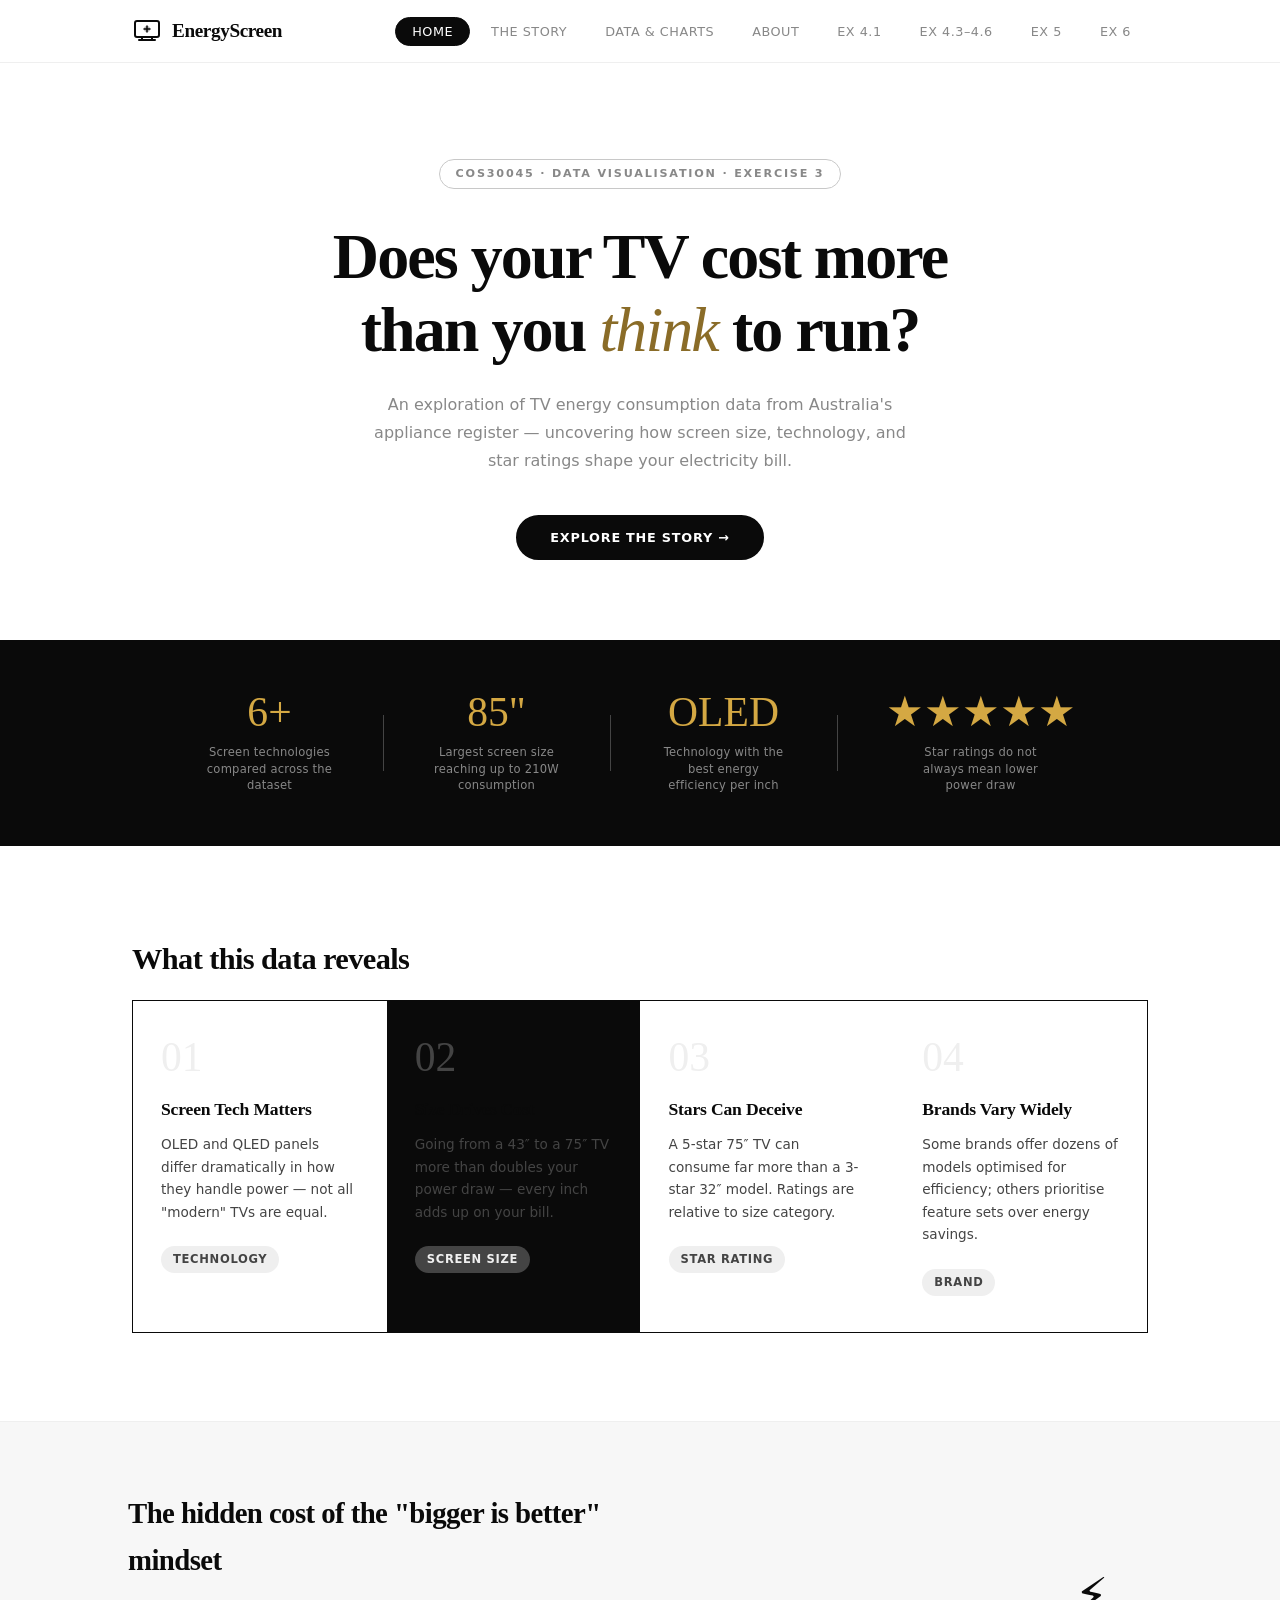
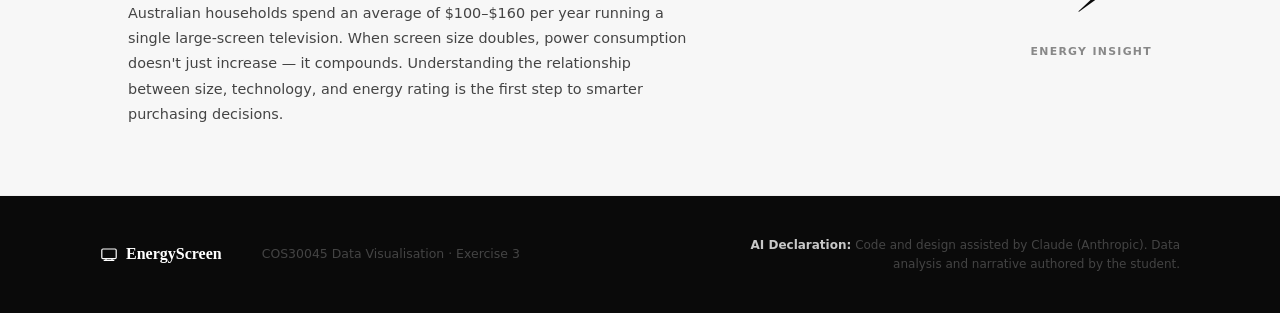
==== commit 8709d7c7: "Update index.html" ====
--- a/Exercise 6/index.html
+++ b/Exercise 6/index.html
@@ -684,14 +684,15 @@
     </div>
   </footer>
 
-  <script src="script.js"></script>
   <script src="https://d3js.org/d3.v7.min.js"></script>
+  <script src="shared-constants.js"></script>
   <script src="d3_chart.js"></script>
   <script src="ex5_charts.js"></script>
-  <script src="shared-constants.js"></script>
+  <script src="ex6_data.js"></script>
   <script src="load-data.js"></script>
   <script src="histogram.js"></script>
   <script src="scatterplot.js"></script>
   <script src="interactions.js"></script>
+  <script src="script.js"></script>
 </body>
 </html>
--- a/Exercise 6/style.css
+++ b/Exercise 6/style.css
@@ -0,0 +1,1144 @@
+
+
+:root {
+  --black:      #0a0a0a;
+  --off-black:  #141414;
+  --gray-900:   #1f1f1f;
+  --gray-700:   #444444;
+  --gray-500:   #888888;
+  --gray-300:   #c8c8c8;
+  --gray-100:   #efefef;
+  --gray-50:    #f7f7f7;
+  --white:      #ffffff;
+
+  --accent:     #d4a843;   
+  --accent-dim: #8a6c28;
+
+  --serif:  'Playfair Display', Georgia, serif;
+  --sans:   'Syne', system-ui, sans-serif;
+
+  --radius: 10px;
+  --ease:   0.22s ease;
+}
+
+*, *::before, *::after { box-sizing: border-box; margin: 0; padding: 0; }
+html { scroll-behavior: smooth; }
+
+body {
+  font-family: var(--sans);
+  background: var(--white);
+  color: var(--black);
+  font-size: 16px;
+  line-height: 1.65;
+  min-height: 100vh;
+  display: flex;
+  flex-direction: column;
+}
+
+
+
+header {
+  position: sticky;
+  top: 0;
+  z-index: 100;
+  background: rgba(255, 255, 255, 0.94);
+  backdrop-filter: blur(14px);
+  border-bottom: 1px solid var(--gray-100);
+}
+
+.navbar {
+  max-width: 1080px;
+  margin: 0 auto;
+  padding: 0 2rem;
+  height: 62px;
+  display: flex;
+  align-items: center;
+  justify-content: space-between;
+}
+
+.nav-logo {
+  display: flex;
+  align-items: center;
+  gap: 10px;
+  cursor: pointer;
+  color: var(--black);
+  transition: opacity var(--ease);
+  user-select: none;
+}
+.nav-logo:hover { opacity: 0.5; }
+
+.logo-svg {
+  width: 30px;
+  height: 30px;
+  transition: transform 0.3s ease;
+}
+.nav-logo:hover .logo-svg { transform: rotate(20deg); }
+
+.logo-text {
+  font-family: var(--serif);
+  font-size: 1.2rem;
+  letter-spacing: -0.02em;
+  font-weight: 600;
+}
+
+.nav-links {
+  list-style: none;
+  display: flex;
+  gap: 4px;
+}
+
+.nav-btn {
+  background: none;
+  border: 1px solid transparent;
+  font-family: var(--sans);
+  font-size: 0.8rem;
+  font-weight: 500;
+  letter-spacing: 0.04em;
+  text-transform: uppercase;
+  color: var(--gray-500);
+  cursor: pointer;
+  padding: 6px 16px;
+  border-radius: 100px;
+  transition: all var(--ease);
+}
+.nav-btn:hover {
+  color: var(--black);
+  border-color: var(--gray-300);
+  background: var(--gray-50);
+}
+.nav-btn.active {
+  color: var(--white);
+  background: var(--black);
+  border-color: var(--black);
+}
+
+
+
+.page { display: none; flex: 1; }
+.page.active { display: block; }
+
+@keyframes fadeUp {
+  from { opacity: 0; transform: translateY(16px); }
+  to   { opacity: 1; transform: translateY(0); }
+}
+.page.active > * {
+  animation: fadeUp 0.4s ease both;
+}
+.page.active > *:nth-child(2) { animation-delay: 0.07s; }
+.page.active > *:nth-child(3) { animation-delay: 0.13s; }
+.page.active > *:nth-child(4) { animation-delay: 0.19s; }
+
+
+
+.hero {
+  max-width: 760px;
+  margin: 0 auto;
+  padding: 96px 2rem 80px;
+  text-align: center;
+}
+
+.hero-eyebrow {
+  display: inline-block;
+  font-size: 0.7rem;
+  font-weight: 600;
+  letter-spacing: 0.16em;
+  text-transform: uppercase;
+  color: var(--gray-500);
+  border: 1px solid var(--gray-300);
+  padding: 5px 16px;
+  border-radius: 100px;
+  margin-bottom: 2rem;
+}
+
+.hero-title {
+  font-family: var(--serif);
+  font-size: clamp(2.4rem, 5.5vw, 4rem);
+  font-weight: 600;
+  line-height: 1.14;
+  letter-spacing: -0.03em;
+  color: var(--black);
+  margin-bottom: 1.5rem;
+}
+.hero-title em {
+  font-style: italic;
+  font-weight: 400;
+  color: var(--accent-dim);
+}
+
+.hero-sub {
+  font-size: 1rem;
+  color: var(--gray-500);
+  max-width: 540px;
+  margin: 0 auto 2.5rem;
+  line-height: 1.75;
+}
+
+.cta-btn {
+  background: var(--black);
+  color: var(--white);
+  border: 2px solid var(--black);
+  padding: 13px 32px;
+  border-radius: 100px;
+  font-family: var(--sans);
+  font-size: 0.8rem;
+  font-weight: 600;
+  letter-spacing: 0.06em;
+  text-transform: uppercase;
+  cursor: pointer;
+  transition: all var(--ease);
+}
+.cta-btn:hover {
+  background: var(--white);
+  color: var(--black);
+  transform: translateY(-2px);
+}
+
+/* ═══ HOME — STATS BAND ═══ */
+
+.stats-band {
+  background: var(--black);
+  color: var(--white);
+  display: flex;
+  align-items: center;
+  justify-content: center;
+  flex-wrap: wrap;
+  padding: 52px 2rem;
+  gap: 0;
+}
+
+.stat-item {
+  display: flex;
+  flex-direction: column;
+  align-items: center;
+  text-align: center;
+  padding: 0 48px;
+}
+
+.stat-number {
+  font-family: var(--serif);
+  font-size: 2.6rem;
+  font-weight: 400;
+  color: var(--accent);
+  line-height: 1;
+  margin-bottom: 10px;
+}
+
+.stat-label {
+  font-size: 0.72rem;
+  color: var(--gray-500);
+  max-width: 130px;
+  line-height: 1.45;
+  letter-spacing: 0.02em;
+}
+
+.stat-divider {
+  width: 1px;
+  height: 56px;
+  background: var(--gray-700);
+}
+
+
+
+.cards-section {
+  max-width: 1080px;
+  margin: 0 auto;
+  padding: 88px 2rem;
+}
+
+.section-title {
+  font-family: var(--serif);
+  font-size: 1.9rem;
+  font-weight: 600;
+  letter-spacing: -0.02em;
+  color: var(--black);
+  margin-bottom: 1rem;
+}
+
+.section-desc {
+  font-size: 0.9rem;
+  color: var(--gray-500);
+  margin-bottom: 2.5rem;
+  max-width: 640px;
+  line-height: 1.7;
+}
+
+.cards-grid {
+  display: grid;
+  grid-template-columns: repeat(auto-fit, minmax(230px, 1fr));
+  gap: 1px;
+  border: 1px solid var(--black);
+}
+
+.card {
+  padding: 36px 28px;
+  border: none;
+  background: var(--white);
+  transition: background var(--ease);
+  cursor: default;
+}
+.card:hover { background: var(--gray-50); }
+
+.card-invert {
+  background: var(--black);
+  color: var(--white);
+}
+.card-invert:hover { background: var(--gray-900); }
+.card-invert h3 { color: var(--white); }
+.card-invert p  { color: var(--gray-300); }
+.card-invert .card-tag {
+  background: var(--gray-700);
+  color: var(--gray-100);
+}
+
+.card-num {
+  font-family: var(--serif);
+  font-size: 2.6rem;
+  font-weight: 400;
+  color: var(--gray-100);
+  line-height: 1;
+  margin-bottom: 1rem;
+}
+.card-invert .card-num { color: var(--gray-700); }
+
+.card h3 {
+  font-family: var(--serif);
+  font-size: 1.1rem;
+  font-weight: 600;
+  color: var(--black);
+  margin-bottom: 0.6rem;
+  letter-spacing: -0.01em;
+}
+
+.card p {
+  font-size: 0.85rem;
+  color: var(--gray-700);
+  line-height: 1.65;
+  margin-bottom: 1.4rem;
+}
+
+.card-tag {
+  display: inline-block;
+  font-size: 0.72rem;
+  font-weight: 600;
+  letter-spacing: 0.06em;
+  text-transform: uppercase;
+  background: var(--gray-100);
+  color: var(--gray-700);
+  padding: 4px 12px;
+  border-radius: 100px;
+}
+
+
+
+.insight-strip {
+  background: var(--gray-50);
+  border-top: 1px solid var(--gray-100);
+  border-bottom: 1px solid var(--gray-100);
+  display: flex;
+  align-items: center;
+  justify-content: space-between;
+  gap: 3rem;
+  padding: 68px 10%;
+  flex-wrap: wrap;
+}
+
+.insight-text { max-width: 560px; }
+
+.insight-text h2 {
+  font-family: var(--serif);
+  font-size: 1.8rem;
+  font-weight: 600;
+  color: var(--black);
+  letter-spacing: -0.02em;
+  margin-bottom: 1rem;
+}
+
+.insight-text p {
+  font-size: 0.9rem;
+  color: var(--gray-700);
+  line-height: 1.75;
+}
+
+.star-block {
+  display: flex;
+  flex-direction: column;
+  align-items: center;
+  gap: 8px;
+  flex-shrink: 0;
+}
+
+.star-row {
+  font-size: 3rem;
+}
+
+.star-block small {
+  font-size: 0.68rem;
+  font-weight: 600;
+  letter-spacing: 0.12em;
+  text-transform: uppercase;
+  color: var(--gray-500);
+}
+
+
+
+.page-header {
+  background: var(--black);
+  color: var(--white);
+  padding: 84px 2rem 72px;
+  text-align: center;
+}
+
+.page-eyebrow {
+  font-size: 0.68rem;
+  font-weight: 600;
+  letter-spacing: 0.16em;
+  text-transform: uppercase;
+  color: var(--accent);
+  margin-bottom: 1rem;
+}
+
+.page-title {
+  font-family: var(--serif);
+  font-size: clamp(2rem, 4.5vw, 3.2rem);
+  font-weight: 400;
+  color: var(--white);
+  letter-spacing: -0.03em;
+  margin-bottom: 1.25rem;
+}
+
+.page-intro {
+  font-size: 0.95rem;
+  color: var(--gray-500);
+  max-width: 520px;
+  margin: 0 auto;
+  line-height: 1.75;
+}
+
+
+.story-body {
+  max-width: 860px;
+  margin: 0 auto;
+  padding: 0 2rem 80px;
+}
+
+.story-chapter {
+  padding: 72px 0 56px;
+  border-bottom: 1px solid var(--gray-100);
+}
+
+.story-chapter.alt-bg {
+  margin: 0 -2rem;
+  padding: 72px 2rem 56px;
+  background: var(--gray-50);
+  border-bottom: 1px solid var(--gray-100);
+}
+
+.story-chapter.conclusion-chapter {
+  border-bottom: none;
+  text-align: center;
+}
+.story-chapter.conclusion-chapter .chapter-content {
+  max-width: 640px;
+  margin: 0 auto 2.5rem;
+}
+
+.chapter-label {
+  font-size: 0.68rem;
+  font-weight: 700;
+  letter-spacing: 0.2em;
+  text-transform: uppercase;
+  color: var(--accent-dim);
+  margin-bottom: 0.75rem;
+}
+
+.chapter-title {
+  font-family: var(--serif);
+  font-size: clamp(1.6rem, 3vw, 2.4rem);
+  font-weight: 600;
+  letter-spacing: -0.02em;
+  color: var(--black);
+  margin-bottom: 1.5rem;
+  line-height: 1.2;
+}
+
+.chapter-content {
+  display: flex;
+  flex-direction: column;
+  gap: 1rem;
+}
+
+.chapter-content p {
+  font-size: 0.95rem;
+  color: var(--gray-700);
+  line-height: 1.85;
+}
+
+.chapter-content strong { color: var(--black); }
+
+.chapter-content em {
+  font-style: italic;
+  color: var(--gray-700);
+}
+
+.story-callout {
+  margin-top: 2rem;
+  background: var(--black);
+  color: var(--gray-300);
+  padding: 20px 24px;
+  border-radius: var(--radius);
+  font-size: 0.88rem;
+  line-height: 1.65;
+  border-left: 4px solid var(--accent);
+}
+.story-callout strong { color: var(--accent); }
+
+.story-callout.warning {
+  background: #1a1200;
+  border-left-color: #d4a843;
+}
+
+/* Mini tech frequency chart on story page */
+.story-viz-wrap {
+  margin-top: 2.5rem;
+}
+
+.mini-chart-title {
+  font-size: 0.75rem;
+  font-weight: 600;
+  letter-spacing: 0.1em;
+  text-transform: uppercase;
+  color: var(--gray-500);
+  margin-bottom: 1.25rem;
+}
+
+.tech-bar-wrap {
+  display: flex;
+  flex-direction: column;
+  gap: 10px;
+}
+
+.tech-bar-row {
+  display: flex;
+  align-items: center;
+  gap: 12px;
+}
+
+.tech-bar-name {
+  font-size: 0.82rem;
+  font-weight: 600;
+  color: var(--black);
+  width: 80px;
+  flex-shrink: 0;
+}
+
+.tech-bar-track {
+  flex: 1;
+  height: 28px;
+  background: var(--gray-100);
+  border-radius: 4px;
+  overflow: hidden;
+}
+
+.tech-bar-fill {
+  height: 100%;
+  background: var(--black);
+  border-radius: 4px;
+  width: 0;
+  transition: width 0.7s cubic-bezier(0.22, 1, 0.36, 1);
+  display: flex;
+  align-items: center;
+  justify-content: flex-end;
+  padding-right: 8px;
+}
+
+.tech-bar-fill span {
+  font-size: 0.72rem;
+  font-weight: 600;
+  color: var(--white);
+}
+
+/* Brand pills */
+.brand-pills {
+  display: flex;
+  flex-wrap: wrap;
+  gap: 10px;
+  margin-top: 2rem;
+}
+
+.brand-pill {
+  font-size: 0.78rem;
+  font-weight: 600;
+  padding: 8px 18px;
+  border-radius: 100px;
+  letter-spacing: 0.02em;
+}
+
+.brand-pill.tier-1 { background: var(--black); color: var(--white); }
+.brand-pill.tier-2 { background: var(--gray-700); color: var(--white); }
+.brand-pill.tier-3 { background: var(--gray-200); color: var(--black); border: 1px solid var(--gray-300); }
+
+/* Story table */
+.tech-power-table { margin-top: 2rem; }
+
+.story-table {
+  width: 100%;
+  border-collapse: collapse;
+  font-size: 0.875rem;
+}
+
+.story-table thead th {
+  font-size: 0.7rem;
+  font-weight: 700;
+  text-transform: uppercase;
+  letter-spacing: 0.1em;
+  color: var(--gray-500);
+  text-align: left;
+  padding: 0 14px 14px;
+  border-bottom: 2px solid var(--black);
+}
+
+.story-table tbody tr {
+  border-bottom: 1px solid var(--gray-100);
+  transition: background var(--ease);
+}
+.story-table tbody tr:hover { background: var(--gray-50); }
+.story-table tbody td { padding: 16px 14px; }
+
+.verdict {
+  display: inline-block;
+  font-size: 0.72rem;
+  font-weight: 600;
+  padding: 4px 12px;
+  border-radius: 100px;
+}
+.verdict.best  { background: #0a0a0a; color: var(--accent); }
+.verdict.good  { background: var(--gray-700); color: var(--white); }
+.verdict.mid   { background: var(--gray-100); color: var(--gray-700); }
+
+
+
+.tv-section {
+  max-width: 1080px;
+  margin: 0 auto;
+  padding: 72px 2rem 56px;
+}
+
+.alt-bg-section {
+  background: var(--gray-50);
+  max-width: 100%;
+  border-top: 1px solid var(--gray-100);
+  border-bottom: 1px solid var(--gray-100);
+}
+
+.alt-bg-section > * {
+  max-width: 1080px;
+  margin-left: auto;
+  margin-right: auto;
+}
+
+
+.chart-section {
+  margin-top: 2rem;
+}
+
+.bar-chart {
+  display: flex;
+  align-items: flex-end;
+  gap: 14px;
+  height: 240px;
+  margin-bottom: 14px;
+  border-bottom: 2px solid var(--black);
+  padding: 0 4px;
+}
+
+.bar-col {
+  display: flex;
+  flex-direction: column;
+  align-items: center;
+  flex: 1;
+  gap: 8px;
+}
+
+.bar-fill {
+  width: 100%;
+  background: var(--black);
+  border-radius: 4px 4px 0 0;
+  cursor: pointer;
+  transition: background var(--ease);
+  position: relative;
+}
+.bar-fill:hover { background: var(--accent-dim); }
+
+.bar-fill::after {
+  content: attr(title);
+  position: absolute;
+  bottom: 110%;
+  left: 50%;
+  transform: translateX(-50%);
+  background: var(--black);
+  color: var(--white);
+  font-size: 0.7rem;
+  font-weight: 600;
+  padding: 5px 10px;
+  border-radius: 6px;
+  white-space: nowrap;
+  opacity: 0;
+  pointer-events: none;
+  transition: opacity 0.2s;
+}
+
+.bar-fill:hover::after { opacity: 1; }
+
+.bar-value {
+  font-size: 0.72rem;
+  font-weight: 600;
+  color: var(--black);
+}
+
+.bar-label {
+  font-size: 0.72rem;
+  color: var(--gray-500);
+  text-align: center;
+}
+
+.chart-legend {
+  display: flex;
+  align-items: center;
+  gap: 8px;
+  font-size: 0.75rem;
+  color: var(--gray-500);
+  margin-top: 12px;
+}
+
+.legend-swatch {
+  display: inline-block;
+  width: 14px;
+  height: 14px;
+  background: var(--black);
+  border-radius: 3px;
+}
+
+/* Scatter Plot */
+.scatter-wrap {
+  margin-top: 2rem;
+  border: 1px solid var(--gray-100);
+  border-radius: var(--radius);
+  overflow: hidden;
+  background: var(--white);
+}
+
+.scatter-svg {
+  width: 100%;
+  display: block;
+}
+
+/* Data Table */
+.table-wrap { overflow-x: auto; margin-top: 1rem; }
+
+.data-table {
+  width: 100%;
+  border-collapse: collapse;
+  font-size: 0.875rem;
+}
+
+.data-table thead th {
+  font-family: var(--sans);
+  font-size: 0.68rem;
+  font-weight: 600;
+  text-transform: uppercase;
+  letter-spacing: 0.1em;
+  color: var(--gray-500);
+  text-align: left;
+  padding: 0 16px 16px;
+  border-bottom: 2px solid var(--black);
+}
+
+.data-table tbody tr {
+  border-bottom: 1px solid var(--gray-100);
+  transition: background var(--ease);
+}
+.data-table tbody tr:hover { background: var(--gray-50); }
+.data-table tbody td { padding: 18px 16px; }
+
+.tech-badge {
+  display: inline-block;
+  font-size: 0.7rem;
+  font-weight: 600;
+  letter-spacing: 0.06em;
+  text-transform: uppercase;
+  padding: 4px 12px;
+  border-radius: 100px;
+  background: var(--gray-100);
+  color: var(--gray-700);
+}
+.tech-badge.b-mid {
+  background: var(--gray-700);
+  color: var(--white);
+}
+.tech-badge.b-dark {
+  background: var(--black);
+  color: var(--white);
+}
+
+.table-note {
+  margin-top: 14px;
+  font-size: 0.75rem;
+  color: var(--gray-500);
+  line-height: 1.6;
+}
+
+
+.tips-section {
+  background: var(--gray-50);
+  border-top: 1px solid var(--gray-100);
+  padding: 72px 2rem;
+}
+.tips-section .section-title {
+  max-width: 1080px;
+  margin: 0 auto 2.5rem;
+}
+
+.tips-grid {
+  max-width: 1080px;
+  margin: 0 auto;
+  display: grid;
+  grid-template-columns: repeat(auto-fit, minmax(200px, 1fr));
+  gap: 1px;
+  border: 1px solid var(--gray-300);
+  background: var(--gray-300);
+}
+
+.tip-card {
+  background: var(--white);
+  padding: 32px 26px;
+  transition: background var(--ease);
+}
+.tip-card:hover { background: var(--black); }
+.tip-card:hover .tip-num { color: var(--gray-700); }
+.tip-card:hover h3 { color: var(--accent); }
+.tip-card:hover p  { color: var(--gray-300); }
+
+.tip-num {
+  font-family: var(--serif);
+  font-size: 2.4rem;
+  font-weight: 400;
+  color: var(--gray-100);
+  line-height: 1;
+  margin-bottom: 1rem;
+  transition: color var(--ease);
+}
+
+.tip-card h3 {
+  font-size: 0.9rem;
+  font-weight: 600;
+  letter-spacing: 0.02em;
+  color: var(--black);
+  margin-bottom: 10px;
+  transition: color var(--ease);
+}
+
+.tip-card p {
+  font-size: 0.82rem;
+  color: var(--gray-700);
+  line-height: 1.65;
+  transition: color var(--ease);
+}
+
+
+.about-grid {
+  max-width: 1080px;
+  margin: 0 auto;
+  padding: 80px 2rem;
+  display: grid;
+  grid-template-columns: repeat(auto-fit, minmax(250px, 1fr));
+  gap: 56px 64px;
+}
+
+.about-block h2 {
+  font-family: var(--serif);
+  font-size: 1.3rem;
+  font-weight: 600;
+  color: var(--black);
+  letter-spacing: -0.01em;
+  margin-bottom: 1rem;
+  padding-bottom: 1rem;
+  border-bottom: 2px solid var(--black);
+}
+
+.about-block p {
+  font-size: 0.875rem;
+  color: var(--gray-700);
+  line-height: 1.8;
+  margin-bottom: 0.8rem;
+}
+
+.src-list {
+  list-style: none;
+  display: flex;
+  flex-direction: column;
+  gap: 10px;
+  margin-top: 0.5rem;
+}
+
+.src-list li {
+  font-size: 0.875rem;
+  color: var(--gray-700);
+  padding-left: 18px;
+  position: relative;
+  line-height: 1.5;
+}
+.src-list li::before {
+  content: '—';
+  position: absolute;
+  left: 0;
+  color: var(--gray-300);
+}
+
+.tech-list {
+  list-style: none;
+  display: flex;
+  flex-direction: column;
+  gap: 10px;
+}
+
+.tech-list li {
+  display: flex;
+  align-items: center;
+  gap: 12px;
+  font-size: 0.875rem;
+  color: var(--gray-700);
+}
+
+.tech-pill {
+  display: inline-block;
+  background: var(--black);
+  color: var(--white);
+  font-size: 0.65rem;
+  font-weight: 600;
+  letter-spacing: 0.07em;
+  text-transform: uppercase;
+  padding: 4px 11px;
+  border-radius: 4px;
+  min-width: 82px;
+  text-align: center;
+  flex-shrink: 0;
+}
+
+
+
+footer {
+  background: var(--black);
+  color: var(--gray-700);
+  padding: 40px 2rem;
+  margin-top: auto;
+}
+
+.footer-inner {
+  max-width: 1080px;
+  margin: 0 auto;
+  display: flex;
+  flex-wrap: wrap;
+  align-items: center;
+  gap: 14px 40px;
+}
+
+.footer-brand {
+  display: flex;
+  align-items: center;
+  gap: 8px;
+  color: var(--white);
+  font-family: var(--serif);
+  font-size: 1rem;
+  font-weight: 600;
+}
+
+.footer-copy { font-size: 0.78rem; }
+
+.footer-ai {
+  font-size: 0.75rem;
+  line-height: 1.55;
+  margin-left: auto;
+  max-width: 440px;
+  text-align: right;
+}
+.footer-ai em {
+  font-style: normal;
+  font-weight: 600;
+  color: var(--gray-300);
+}
+
+
+@media (max-width: 700px) {
+  .stats-band    { flex-direction: column; gap: 32px; }
+  .stat-divider  { width: 50px; height: 1px; }
+  .stat-item     { padding: 0; }
+  .insight-strip { flex-direction: column; padding: 48px 6%; }
+  .footer-ai     { margin-left: 0; text-align: left; }
+  .navbar        { padding: 0 1rem; }
+  .nav-btn       { padding: 6px 10px; font-size: 0.72rem; }
+  .cards-grid    { grid-template-columns: 1fr; }
+  .tips-grid     { grid-template-columns: 1fr; }
+  .story-chapter.alt-bg { margin: 0 -1rem; padding-left: 1rem; padding-right: 1rem; }
+  .about-grid    { grid-template-columns: 1fr; gap: 40px; }
+  .bar-chart     { height: 180px; gap: 8px; }
+}
+
+/* ═══════════════════════════════════════════════════
+   EXERCISE 4.1 — House SVG page
+═══════════════════════════════════════════════════ */
+.ex41-wrap {
+  max-width: 960px;
+  margin: 0 auto;
+  padding: 48px 2rem 80px;
+}
+.house-svg {
+  width: 100%;
+  display: block;
+  border-radius: 10px;
+  border: 1px solid #efefef;
+}
+
+/* ═══════════════════════════════════════════════════
+   EXERCISES 4.3–4.6 — D3 chart page
+═══════════════════════════════════════════════════ */
+.ex43-wrap {
+  max-width: 960px;
+  margin: 0 auto;
+  padding: 48px 2rem 80px;
+}
+
+/* Ex 4.3: responsive container */
+.responsive-svg-container {
+  width: 100%;
+  max-width: 100%;
+  margin: 0 auto;
+  border: 1px solid #efefef;
+  border-radius: 10px;
+  overflow: hidden;
+  background: #fff;
+}
+.responsive-svg-container svg {
+  display: block;
+  width: 100%;
+}
+
+/* D3 bar rects */
+.d3bar {
+  fill: #0a0a0a;
+  cursor: pointer;
+  transition: fill 0.2s;
+}
+.d3bar:hover { fill: #d4a843; }
+
+/* Brand labels */
+.d3label-brand {
+  font-family: 'Syne', sans-serif;
+  font-size: 13px;
+  font-weight: 600;
+  fill: #0a0a0a;
+}
+
+/* Count labels */
+.d3label-count {
+  font-family: 'Syne', sans-serif;
+  font-size: 12px;
+  fill: #888;
+}
+
+/* Chart title */
+.d3-title {
+  font-family: 'Syne', sans-serif;
+  font-size: 11px;
+  font-weight: 700;
+  fill: #888;
+  letter-spacing: 0.08em;
+}
+
+
+/* ═══════════════════════════════════════════════════
+   EXERCISE 5 — Multi-chart page
+═══════════════════════════════════════════════════ */
+
+.ex5-grid {
+  max-width: 1080px;
+  margin: 0 auto;
+  padding: 56px 2rem 80px;
+  display: grid;
+  grid-template-columns: 1fr 1fr;
+  gap: 2rem;
+}
+
+@media (max-width: 720px) {
+  .ex5-grid { grid-template-columns: 1fr; }
+}
+
+.ex5-card {
+  border: 1px solid var(--gray-100);
+  border-radius: var(--radius);
+  overflow: hidden;
+  background: var(--white);
+  transition: box-shadow var(--ease);
+}
+.ex5-card:hover {
+  box-shadow: 0 4px 24px rgba(0,0,0,0.07);
+}
+
+.ex5-card-header {
+  padding: 24px 24px 16px;
+  border-bottom: 1px solid var(--gray-100);
+}
+
+.ex5-badge {
+  display: inline-block;
+  font-size: 0.65rem;
+  font-weight: 700;
+  letter-spacing: 0.14em;
+  text-transform: uppercase;
+  color: var(--accent);
+  background: var(--black);
+  padding: 4px 12px;
+  border-radius: 100px;
+  margin-bottom: 0.75rem;
+}
+
+.ex5-chart-title {
+  font-family: var(--serif);
+  font-size: 1.15rem;
+  font-weight: 600;
+  color: var(--black);
+  margin-bottom: 0.4rem;
+  letter-spacing: -0.01em;
+}
+
+.ex5-chart-desc {
+  font-size: 0.82rem;
+  color: var(--gray-500);
+  line-height: 1.6;
+}
+
+.ex5-chart-wrap {
+  padding: 16px;
+  background: var(--white);
+}
+.ex5-chart-wrap svg {
+  width: 100%;
+  display: block;
+}
+
+/* Shared tooltip */
+.ex5-tooltip {
+  position: fixed;
+  pointer-events: none;
+  background: var(--black);
+  color: var(--white);
+  padding: 8px 14px;
+  border-radius: 6px;
+  font-family: var(--sans);
+  font-size: 0.82rem;
+  line-height: 1.5;
+  opacity: 0;
+  transition: opacity 0.15s ease;
+  z-index: 999;
+  border-left: 3px solid var(--accent);
+}
+.ex5-tooltip strong { color: var(--accent); }
--- a/Exercise 6/ex6.css
+++ b/Exercise 6/ex6.css
@@ -0,0 +1 @@
+var ex6InlineData = [{"brand": "aiwa", "model": "AWC240WZ", "screenSize": 24, "screenTech": "LED", "energyConsumption": 105.0, "star": 4.0}, {"brand": "aiwa", "model": "AWC240G", "screenSize": 24, "screenTech": "LED", "energyConsumption": 82.0, "star": 5.0}, {"brand": "aiwa", "model": "AW240DVD", "screenSize": 24, "screenTech": "LCD", "energyConsumption": 91.0, "star": 4.5}, {"brand": "aiwa", "model": "AWC320WZ", "screenSize": 31, "screenTech": "LED", "energyConsumption": 145.0, "star": 4.5}, {"brand": "aiwa", "model": "AWA320S", "screenSize": 31, "screenTech": "LED", "energyConsumption": 104.0, "star": 6.0}, {"brand": "aiwa", "model": "AWS320DVD", "screenSize": 32, "screenTech": "LED", "energyConsumption": 125.0, "star": 5.0}, {"brand": "aiwa", "model": "AWC320G", "screenSize": 32, "screenTech": "LED", "energyConsumption": 116.0, "star": 5.5}, {"brand": "aiwa", "model": "AWA400S", "screenSize": 39, "screenTech": "LED", "energyConsumption": 148.0, "star": 6.0}, {"brand": "aiwa", "model": "AWS400G", "screenSize": 39, "screenTech": "LCD", "energyConsumption": 189.0, "star": 5.0}, {"brand": "aiwa", "model": "AWS400W", "screenSize": 40, "screenTech": "LED", "energyConsumption": 198.0, "star": 4.5}, {"brand": "aiwa", "model": "AWS420W", "screenSize": 42, "screenTech": "LED", "energyConsumption": 210.0, "star": 4.5}, {"brand": "aiwa", "model": "AWA500US", "screenSize": 49, "screenTech": "LED", "energyConsumption": 265.0, "star": 5.0}, {"brand": "aiwa", "model": "AWS500W", "screenSize": 50, "screenTech": "LED", "energyConsumption": 211.0, "star": 6.0}, {"brand": "aiwa", "model": "AWS500G", "screenSize": 50, "screenTech": "OLED", "energyConsumption": 276.0, "star": 5.0}, {"brand": "aiwa", "model": "AWA550US", "screenSize": 55, "screenTech": "LCD", "energyConsumption": 320.0, "star": 5.0}, {"brand": "aiwa", "model": "AWS650G", "screenSize": 64, "screenTech": "LCD", "energyConsumption": 404.0, "star": 5.5}, {"brand": "aiwa", "model": "AWA650US", "screenSize": 64, "screenTech": "LED", "energyConsumption": 499.0, "star": 4.5}, {"brand": "aiwa", "model": "AWS650W", "screenSize": 65, "screenTech": "LED", "energyConsumption": 468.0, "star": 4.5}, {"brand": "aiwa", "model": "AWS700W", "screenSize": 70, "screenTech": "LED", "energyConsumption": 576.0, "star": 4.5}, {"brand": "akai", "model": "AK2421FHD", "screenSize": 24, "screenTech": "LED", "energyConsumption": 68.0, "star": 6.0}, {"brand": "akai", "model": "AK2421HD", "screenSize": 24, "screenTech": "LED", "energyConsumption": 68.0, "star": 6.0}, {"brand": "akai", "model": "AK2421S5D", "screenSize": 24, "screenTech": "LED", "energyConsumption": 68.0, "star": 6.0}, {"brand": "akai", "model": "AK2422S7WOS", "screenSize": 24, "screenTech": "LED", "energyConsumption": 60.0, "star": 6.0}, {"brand": "akai", "model": "AK24**S7WOS", "screenSize": 24, "screenTech": "LED", "energyConsumption": 60.0, "star": 6.0}, {"brand": "akai", "model": "AK2423S7WOS", "screenSize": 24, "screenTech": "LED", "energyConsumption": 60.0, "star": 6.0}, {"brand": "akai", "model": "AK3221NF", "screenSize": 31, "screenTech": "LCD", "energyConsumption": 104.0, "star": 6.0}, {"brand": "akai", "model": "AK3220HD", "screenSize": 32, "screenTech": "LED", "energyConsumption": 101.0, "star": 6.0}, {"brand": "akai", "model": "AK3223S7WOS", "screenSize": 32, "screenTech": "LCD", "energyConsumption": 90.0, "star": 6.0}, {"brand": "akai", "model": "AK3221S6WOS", "screenSize": 32, "screenTech": "LED", "energyConsumption": 98.0, "star": 6.0}, {"brand": "akai", "model": "AK4022S7WOS", "screenSize": 39, "screenTech": "LCD", "energyConsumption": 150.0, "star": 6.0}, {"brand": "akai", "model": "AK4021NF", "screenSize": 39, "screenTech": "LCD", "energyConsumption": 149.0, "star": 6.0}, {"brand": "akai", "model": "AK4021S6WOS", "screenSize": 39, "screenTech": "LCD", "energyConsumption": 131.0, "star": 6.0}, {"brand": "akai", "model": "AK4324S7WOS", "screenSize": 43, "screenTech": "LCD", "energyConsumption": 172.0, "star": 6.0}, {"brand": "akai", "model": "AK5022S7TZN", "screenSize": 49, "screenTech": "LCD", "energyConsumption": 225.0, "star": 6.0}, {"brand": "akai", "model": "AK5020NF", "screenSize": 50, "screenTech": "LCD", "energyConsumption": 204.0, "star": 6.0}, {"brand": "akai", "model": "AK5021S6WOS", "screenSize": 50, "screenTech": "LED", "energyConsumption": 202.0, "star": 6.0}, {"brand": "akai", "model": "AK5522S7TZN", "screenSize": 55, "screenTech": "LCD", "energyConsumption": 272.0, "star": 6.0}, {"brand": "akai", "model": "AK5520NF", "screenSize": 55, "screenTech": "LED", "energyConsumption": 251.0, "star": 6.0}, {"brand": "akai", "model": "AK5521NF", "screenSize": 55, "screenTech": "LED", "energyConsumption": 267.0, "star": 6.0}, {"brand": "akai", "model": "AK55324S7WOS", "screenSize": 55, "screenTech": "LED", "energyConsumption": 256.0, "star": 6.0}, {"brand": "akai", "model": "AK5821S6WOS", "screenSize": 58, "screenTech": "LED", "energyConsumption": 301.0, "star": 6.0}, {"brand": "akai", "model": "AK6522S7TZN", "screenSize": 65, "screenTech": "LCD", "energyConsumption": 370.0, "star": 6.0}, {"brand": "akai", "model": "AK6520NF", "screenSize": 65, "screenTech": "LCD", "energyConsumption": 368.0, "star": 6.0}, {"brand": "akai", "model": "AK6521NF", "screenSize": 65, "screenTech": "LED", "energyConsumption": 362.0, "star": 6.0}, {"brand": "akai", "model": "AK6521S6WOS", "screenSize": 65, "screenTech": "LED", "energyConsumption": 367.0, "star": 6.0}, {"brand": "akai", "model": "AK7021S6WOS", "screenSize": 70, "screenTech": "LCD", "energyConsumption": 372.0, "star": 6.0}, {"brand": "akai", "model": "AK7522S7TZN", "screenSize": 74, "screenTech": "LCD", "energyConsumption": 480.0, "star": 6.0}, {"brand": "akai", "model": "AK7521S6WOS", "screenSize": 75, "screenTech": "LED", "energyConsumption": 404.0, "star": 6.0}, {"brand": "akai", "model": "AK7523S7WOS", "screenSize": 75, "screenTech": "LED", "energyConsumption": 474.0, "star": 6.0}, {"brand": "akai", "model": "AK8521S6WOS", "screenSize": 85, "screenTech": "LCD", "energyConsumption": 600.0, "star": 6.0}, {"brand": "altius", "model": "AT24HDW-BCF", "screenSize": 24, "screenTech": "LCD", "energyConsumption": 66.0, "star": 6.0}, {"brand": "altius", "model": "AT32HDW2-BCF", "screenSize": 32, "screenTech": "LED", "energyConsumption": 102.0, "star": 6.0}, {"brand": "altius", "model": "AT32HDW-BCF", "screenSize": 32, "screenTech": "LCD", "energyConsumption": 90.0, "star": 6.0}, {"brand": "aoa", "model": "LTD19FT", "screenSize": 19, "screenTech": "LED", "energyConsumption": 58.0, "star": 5.0}, {"brand": "aoa", "model": "LTW32HD", "screenSize": 32, "screenTech": "LCD", "energyConsumption": 119.0, "star": 5.0}, {"brand": "aoa", "model": "LTW40FHD", "screenSize": 40, "screenTech": "LCD", "energyConsumption": 176.0, "star": 5.0}, {"brand": "aoa", "model": "LTW50UHD", "screenSize": 50, "screenTech": "LED", "energyConsumption": 270.0, "star": 5.0}, {"brand": "avel innovations", "model": "AVS240WS", "screenSize": 24, "screenTech": "LED", "energyConsumption": 90.0, "star": 4.5}, {"brand": "avel innovations", "model": "AVS240KS", "screenSize": 24, "screenTech": "LED", "energyConsumption": 91.0, "star": 4.5}, {"brand": "avel innovations", "model": "AVS325KS", "screenSize": 32, "screenTech": "LED", "energyConsumption": 145.0, "star": 4.5}, {"brand": "bauhn", "model": "ATV24HDW-0224", "screenSize": 24, "screenTech": "LCD", "energyConsumption": 66.0, "star": 6.0}, {"brand": "bauhn", "model": "ATV24HDG-0223", "screenSize": 24, "screenTech": "LED", "energyConsumption": 61.0, "star": 6.0}, {"brand": "bauhn", "model": "ATV24HDW-0225", "screenSize": 24, "screenTech": "LCD", "energyConsumption": 68.0, "star": 6.0}, {"brand": "bauhn", "model": "ATV24FHDC-0620", "screenSize": 24, "screenTech": "LED", "energyConsumption": 67.0, "star": 6.0}, {"brand": "bauhn", "model": "ATV24FHDC-0221", "screenSize": 24, "screenTech": "LED", "energyConsumption": 67.0, "star": 6.0}, {"brand": "bauhn", "model": "ATV32HDG-0423", "screenSize": 31, "screenTech": "LED", "energyConsumption": 104.0, "star": 6.0}, {"brand": "bauhn", "model": "ATV32HDG-1022", "screenSize": 31, "screenTech": "LED", "energyConsumption": 104.0, "star": 6.0}, {"brand": "bauhn", "model": "ATV32HDG-0722", "screenSize": 31, "screenTech": "LED", "energyConsumption": 104.0, "star": 6.0}, {"brand": "bauhn", "model": "ATV32HDS-0420", "screenSize": 31, "screenTech": "LCD", "energyConsumption": 104.0, "star": 6.0}, {"brand": "bauhn", "model": "ATV32HDC-0222", "screenSize": 32, "screenTech": "LCD", "energyConsumption": 101.0, "star": 6.0}, {"brand": "bauhn", "model": "ATV32HDW-0424", "screenSize": 32, "screenTech": "LED", "energyConsumption": 101.0, "star": 6.0}, {"brand": "bauhn", "model": "ATV32HDW-0824", "screenSize": 32, "screenTech": "LED", "energyConsumption": 101.0, "star": 6.0}, {"brand": "bauhn", "model": "ATV32HDW-****", "screenSize": 32, "screenTech": "LED", "energyConsumption": 101.0, "star": 6.0}, {"brand": "bauhn", "model": "ATV32HDW-0624", "screenSize": 32, "screenTech": "LED", "energyConsumption": 101.0, "star": 6.0}, {"brand": "bauhn", "model": "ATV32HD-1121", "screenSize": 32, "screenTech": "LED", "energyConsumption": 99.0, "star": 6.0}, {"brand": "bauhn", "model": "ATV32HDG-1021", "screenSize": 32, "screenTech": "LED", "energyConsumption": 105.0, "star": 6.0}, {"brand": "bauhn", "model": "ATV40FHDG-**** (*=0-9)", "screenSize": 39, "screenTech": "LCD", "energyConsumption": 151.0, "star": 6.0}, {"brand": "bauhn", "model": "ATV40FHDG-0322", "screenSize": 39, "screenTech": "LCD", "energyConsumption": 151.0, "star": 6.0}, {"brand": "bauhn", "model": "ATV40FHDG-0721", "screenSize": 39, "screenTech": "LCD", "energyConsumption": 151.0, "star": 6.0}, {"brand": "bauhn", "model": "ATV40FHDS-1220", "screenSize": 39, "screenTech": "LED", "energyConsumption": 149.0, "star": 6.0}, {"brand": "bauhn", "model": "ATV40FHDS-0720", "screenSize": 39, "screenTech": "LED", "energyConsumption": 149.0, "star": 6.0}, {"brand": "bauhn", "model": "ATV40FHDG-1122", "screenSize": 39, "screenTech": "LED", "energyConsumption": 148.0, "star": 6.0}, {"brand": "bauhn", "model": "ATV40FHDG-0822", "screenSize": 39, "screenTech": "LED", "energyConsumption": 148.0, "star": 6.0}, {"brand": "bauhn", "model": "ATV40FHDG-1123", "screenSize": 39, "screenTech": "LED", "energyConsumption": 148.0, "star": 6.0}, {"brand": "bauhn", "model": "ATV40UHDW-0124", "screenSize": 40, "screenTech": "LED", "energyConsumption": 189.0, "star": 5.0}, {"brand": "bauhn", "model": "ATV40UHDW-0324", "screenSize": 40, "screenTech": "LED", "energyConsumption": 189.0, "star": 5.0}, {"brand": "bauhn", "model": "ATV40UHDW-****", "screenSize": 40, "screenTech": "LED", "energyConsumption": 189.0, "star": 5.0}, {"brand": "bauhn", "model": "ATV42FHDW-1221", "screenSize": 41, "screenTech": "LCD", "energyConsumption": 157.0, "star": 6.0}, {"brand": "bauhn", "model": "ATV43FHDW-1124", "screenSize": 43, "screenTech": "LCD", "energyConsumption": 172.0, "star": 6.0}, {"brand": "bauhn", "model": "ATV43FHDW-0125", "screenSize": 43, "screenTech": "LCD", "energyConsumption": 172.0, "star": 6.0}, {"brand": "bauhn", "model": "ATV43FHDW-****", "screenSize": 43, "screenTech": "LCD", "energyConsumption": 172.0, "star": 6.0}, {"brand": "bauhn", "model": "ATV43UHDT-0123", "screenSize": 43, "screenTech": "LED", "energyConsumption": 170.0, "star": 6.0}, {"brand": "bauhn", "model": "ATV43UHDT-0723", "screenSize": 43, "screenTech": "LED", "energyConsumption": 170.0, "star": 6.0}, {"brand": "bauhn", "model": "ATV50UHDW-0422", "screenSize": 49, "screenTech": "LCD", "energyConsumption": 220.0, "star": 6.0}, {"brand": "bauhn", "model": "ATV50UHDT-0323", "screenSize": 49, "screenTech": "LCD", "energyConsumption": 225.0, "star": 6.0}, {"brand": "bauhn", "model": "ATV50UHDT-0823", "screenSize": 49, "screenTech": "LCD", "energyConsumption": 225.0, "star": 6.0}, {"brand": "bauhn", "model": "ATV50UHDS-0820", "screenSize": 49, "screenTech": "LED", "energyConsumption": 220.0, "star": 6.0}, {"brand": "bauhn", "model": "ATV50UHD-1120", "screenSize": 50, "screenTech": "LCD", "energyConsumption": 220.0, "star": 6.0}, {"brand": "bauhn", "model": "ATV50UHDG-0521", "screenSize": 50, "screenTech": "LED", "energyConsumption": 225.0, "star": 6.0}, {"brand": "bauhn", "model": "ATV50UHDW-0424", "screenSize": 50, "screenTech": "LED", "energyConsumption": 210.0, "star": 6.0}, {"brand": "bauhn", "model": "ATV55UHDQ-0722", "screenSize": 55, "screenTech": "LCD", "energyConsumption": 305.0, "star": 5.5}, {"brand": "bauhn", "model": "ATV55UHDW-0124", "screenSize": 55, "screenTech": "LED", "energyConsumption": 272.0, "star": 6.0}, {"brand": "bauhn", "model": "ATV55UHDT-0723", "screenSize": 55, "screenTech": "LCD", "energyConsumption": 272.0, "star": 6.0}, {"brand": "bauhn", "model": "ATV55UHDS-0920", "screenSize": 55, "screenTech": "LED", "energyConsumption": 267.0, "star": 6.0}, {"brand": "bauhn", "model": "ATV55UHDW-1024", "screenSize": 55, "screenTech": "LED", "energyConsumption": 256.0, "star": 6.0}, {"brand": "bauhn", "model": "ATV55UHDW-0125", "screenSize": 55, "screenTech": "LED", "energyConsumption": 256.0, "star": 6.0}, {"brand": "bauhn", "model": "ATV55UHDW-****", "screenSize": 55, "screenTech": "LED", "energyConsumption": 256.0, "star": 6.0}, {"brand": "bauhn", "model": "ATV58UHDG-0121", "screenSize": 57, "screenTech": "LCD", "energyConsumption": 298.0, "star": 6.0}, {"brand": "bauhn", "model": "ATV58UHDG-0320", "screenSize": 57, "screenTech": "LCD", "energyConsumption": 298.0, "star": 6.0}, {"brand": "bauhn", "model": "ATV58UHDW-0322", "screenSize": 57, "screenTech": "LCD", "energyConsumption": 275.0, "star": 6.0}, {"brand": "bauhn", "model": "ATV58UHDW-0421", "screenSize": 58, "screenTech": "LED", "energyConsumption": 301.0, "star": 6.0}, {"brand": "bauhn", "model": "ATV58UHDG-0920", "screenSize": 58, "screenTech": "LCD", "energyConsumption": 298.0, "star": 6.0}, {"brand": "bauhn", "model": "ATV60UHDW-1023", "screenSize": 60, "screenTech": "LCD", "energyConsumption": 296.0, "star": 6.0}, {"brand": "bauhn", "model": "ATV60UHDW-1122", "screenSize": 60, "screenTech": "LCD", "energyConsumption": 296.0, "star": 6.0}, {"brand": "bauhn", "model": "ATV60UHDW-0824", "screenSize": 60, "screenTech": "LCD", "energyConsumption": 299.0, "star": 6.0}, {"brand": "bauhn", "model": "ATV60UHDW-1121", "screenSize": 60, "screenTech": "LCD", "energyConsumption": 320.0, "star": 6.0}, {"brand": "bauhn", "model": "Tizen TV", "screenSize": 65, "screenTech": "LED", "energyConsumption": 360.0, "star": 6.0}, {"brand": "bauhn", "model": "ATV65UHDT-0123", "screenSize": 65, "screenTech": "LED", "energyConsumption": 360.0, "star": 6.0}, {"brand": "bauhn", "model": "ATV65UHDT-0922", "screenSize": 65, "screenTech": "LED", "energyConsumption": 360.0, "star": 6.0}, {"brand": "bauhn", "model": "ATV65UHD-0420", "screenSize": 65, "screenTech": "LCD", "energyConsumption": 371.0, "star": 6.0}, {"brand": "bauhn", "model": "ATV65UHDS-1020", "screenSize": 65, "screenTech": "LCD", "energyConsumption": 345.0, "star": 6.0}, {"brand": "bauhn", "model": "ATV65UHDW-1021", "screenSize": 65, "screenTech": "LED", "energyConsumption": 367.0, "star": 6.0}, {"brand": "bauhn", "model": "ATV65UHDS-1221", "screenSize": 65, "screenTech": "LCD", "energyConsumption": 360.0, "star": 6.0}, {"brand": "bauhn", "model": "ATV65UHDG-0620", "screenSize": 65, "screenTech": "LCD", "energyConsumption": 371.0, "star": 6.0}, {"brand": "bauhn", "model": "ATV70UHDT-0623", "screenSize": 70, "screenTech": "LCD", "energyConsumption": 420.0, "star": 6.0}, {"brand": "bauhn", "model": "ATV70UHDW-1124", "screenSize": 70, "screenTech": "LCD", "energyConsumption": 397.0, "star": 6.0}, {"brand": "bauhn", "model": "ATV70UHDW-0921", "screenSize": 70, "screenTech": "LCD", "energyConsumption": 405.0, "star": 6.0}, {"brand": "bauhn", "model": "ATV70UHDT-1022", "screenSize": 70, "screenTech": "LCD", "energyConsumption": 420.0, "star": 6.0}, {"brand": "bauhn", "model": "ATV70UHDW-0624", "screenSize": 70, "screenTech": "LED", "energyConsumption": 400.0, "star": 6.0}, {"brand": "bauhn", "model": "ATV70UHDW-0325", "screenSize": 70, "screenTech": "LED", "energyConsumption": 400.0, "star": 6.0}, {"brand": "bauhn", "model": "ATV70UHDW-0321", "screenSize": 70, "screenTech": "LCD", "energyConsumption": 405.0, "star": 6.0}, {"brand": "bauhn", "model": "ATV70UHDW-0422", "screenSize": 70, "screenTech": "LCD", "energyConsumption": 395.0, "star": 6.0}, {"brand": "bauhn", "model": "ATV70UHDW-0923", "screenSize": 70, "screenTech": "LCD", "energyConsumption": 395.0, "star": 6.0}, {"brand": "bauhn", "model": "ATV70UHDW-1123", "screenSize": 70, "screenTech": "LCD", "energyConsumption": 395.0, "star": 6.0}, {"brand": "bauhn", "model": "ATV70UHDW-****", "screenSize": 70, "screenTech": "LCD", "energyConsumption": 395.0, "star": 6.0}, {"brand": "bauhn", "model": "ATV75UHDT-0423", "screenSize": 74, "screenTech": "LCD", "energyConsumption": 480.0, "star": 6.0}, {"brand": "bauhn", "model": "ATV75UHDW-0621", "screenSize": 75, "screenTech": "LED", "energyConsumption": 393.0, "star": 6.0}, {"brand": "bauhn", "model": "ATV75UHDW-0622", "screenSize": 75, "screenTech": "LED", "energyConsumption": 469.0, "star": 6.0}, {"brand": "bauhn", "model": "ATV75UHDW-0924", "screenSize": 75, "screenTech": "LCD", "energyConsumption": 490.0, "star": 6.0}, {"brand": "bauhn", "model": "ATV75UHDW-0324", "screenSize": 75, "screenTech": "LED", "energyConsumption": 474.0, "star": 6.0}, {"brand": "bauhn", "model": "ATV82UHDW-0721", "screenSize": 82, "screenTech": "LED", "energyConsumption": 651.0, "star": 5.5}, {"brand": "bauhn", "model": "ATV85UHDW-0122", "screenSize": 85, "screenTech": "LCD", "energyConsumption": 600.0, "star": 6.0}, {"brand": "bauhn", "model": "ATV85UHDW-0322", "screenSize": 85, "screenTech": "LCD", "energyConsumption": 600.0, "star": 6.0}, {"brand": "blaupunkt", "model": "BP240HSG9200", "screenSize": 24, "screenTech": "LCD", "energyConsumption": 84.0, "star": 5.0}, {"brand": "blaupunkt", "model": "BP240HSG9800", "screenSize": 24, "screenTech": "LCD", "energyConsumption": 78.0, "star": 5.0}, {"brand": "blaupunkt", "model": "BP240HSG9700", "screenSize": 24, "screenTech": "LED", "energyConsumption": 105.0, "star": 4.0}, {"brand": "blaupunkt", "model": "BP2400HDV7100W", "screenSize": 24, "screenTech": "LED", "energyConsumption": 93.0, "star": 4.5}, {"brand": "blaupunkt", "model": "BP24PTVW", "screenSize": 24, "screenTech": "LED", "energyConsumption": 76.0, "star": 5.5}, {"brand": "blaupunkt", "model": "BP24PTVP", "screenSize": 24, "screenTech": "LED", "energyConsumption": 76.0, "star": 5.5}, {"brand": "blaupunkt", "model": "BP24PTVBL", "screenSize": 24, "screenTech": "LED", "energyConsumption": 76.0, "star": 5.5}, {"brand": "blaupunkt", "model": "BP24PTVG", "screenSize": 24, "screenTech": "LED", "energyConsumption": 76.0, "star": 5.5}, {"brand": "blaupunkt", "model": "BP24****\uff08*=Blank, 0-9,A-Z,a-z for marketing purpose, no technical difference)", "screenSize": 24, "screenTech": "LED", "energyConsumption": 76.0, "star": 5.5}, {"brand": "blaupunkt", "model": "BP2400HDV7100", "screenSize": 24, "screenTech": "LCD", "energyConsumption": 94.0, "star": 4.5}, {"brand": "blaupunkt", "model": "BP24WOSDVD", "screenSize": 24, "screenTech": "LCD", "energyConsumption": 107.0, "star": 4.0}, {"brand": "blaupunkt", "model": "BP320HSG98", "screenSize": 31, "screenTech": "LCD", "energyConsumption": 130.0, "star": 5.0}, {"brand": "blaupunkt", "model": "BP320FSG98", "screenSize": 31, "screenTech": "LCD", "energyConsumption": 130.0, "star": 5.0}, {"brand": "blaupunkt", "model": "BP320HSG9800", "screenSize": 32, "screenTech": "LED", "energyConsumption": 125.0, "star": 5.0}, {"brand": "blaupunkt", "model": "BP3200HDV8100", "screenSize": 32, "screenTech": "LED", "energyConsumption": 133.0, "star": 4.5}, {"brand": "blaupunkt", "model": "BP32WOSDVD", "screenSize": 32, "screenTech": "LED", "energyConsumption": 125.0, "star": 5.0}, {"brand": "blaupunkt", "model": "BP3200HDV7100", "screenSize": 32, "screenTech": "LED", "energyConsumption": 131.0, "star": 5.0}, {"brand": "blaupunkt", "model": "BP320HSG9700", "screenSize": 32, "screenTech": "LCD", "energyConsumption": 118.0, "star": 5.5}, {"brand": "blaupunkt", "model": "BP4000HDV7100", "screenSize": 40, "screenTech": "LED", "energyConsumption": 176.0, "star": 5.0}, {"brand": "blaupunkt", "model": "BP400FSG9700", "screenSize": 40, "screenTech": "LCD", "energyConsumption": 186.0, "star": 5.0}, {"brand": "blaupunkt", "model": "BP400FSG9800", "screenSize": 40, "screenTech": "LCD", "energyConsumption": 186.0, "star": 5.0}, {"brand": "blaupunkt", "model": "BP400FSG98", "screenSize": 40, "screenTech": "LCD", "energyConsumption": 186.0, "star": 5.0}, {"brand": "blaupunkt", "model": "BP420FSG9200", "screenSize": 41, "screenTech": "LED", "energyConsumption": 230.0, "star": 4.5}, {"brand": "blaupunkt", "model": "BP420FSG9700", "screenSize": 42, "screenTech": "LED", "energyConsumption": 240.0, "star": 4.0}, {"brand": "blaupunkt", "model": "BP430FSG9800", "screenSize": 42, "screenTech": "LED", "energyConsumption": 208.0, "star": 5.0}, {"brand": "blaupunkt", "model": "BP430FSG9700C", "screenSize": 42, "screenTech": "LCD", "energyConsumption": 199.0, "star": 5.0}, {"brand": "blaupunkt", "model": "BP430FSG9700", "screenSize": 43, "screenTech": "LED", "energyConsumption": 212.0, "star": 5.0}, {"brand": "blaupunkt", "model": "BP500USG9200", "screenSize": 49, "screenTech": "LED", "energyConsumption": 315.0, "star": 4.5}, {"brand": "blaupunkt", "model": "BP50WOS", "screenSize": 49, "screenTech": "LED", "energyConsumption": 288.0, "star": 4.5}, {"brand": "blaupunkt", "model": "BP500USG9500", "screenSize": 50, "screenTech": "LED", "energyConsumption": 210.0, "star": 6.0}, {"brand": "blaupunkt", "model": "BP50WOS2", "screenSize": 50, "screenTech": "LED", "energyConsumption": 330.0, "star": 4.0}, {"brand": "blaupunkt", "model": "BP50WOS3", "screenSize": 50, "screenTech": "LED", "energyConsumption": 400.0, "star": 3.0}, {"brand": "blaupunkt", "model": "BP500USG9800", "screenSize": 50, "screenTech": "LED", "energyConsumption": 370.0, "star": 3.5}, {"brand": "blaupunkt", "model": "BP550USG9200", "screenSize": 55, "screenTech": "LED", "energyConsumption": 330.0, "star": 5.0}, {"brand": "blaupunkt", "model": "BP550USG9500", "screenSize": 55, "screenTech": "LCD", "energyConsumption": 455.0, "star": 3.5}, {"brand": "blaupunkt", "model": "BP500USG9700", "screenSize": 55, "screenTech": "LED", "energyConsumption": 332.0, "star": 5.0}, {"brand": "blaupunkt", "model": "BP550USG9700", "screenSize": 55, "screenTech": "LCD", "energyConsumption": 380.0, "star": 4.5}, {"brand": "blaupunkt", "model": "BP550USG98", "screenSize": 55, "screenTech": "LCD", "energyConsumption": 349.0, "star": 4.5}, {"brand": "blaupunkt", "model": "BP550USG9800", "screenSize": 55, "screenTech": "LCD", "energyConsumption": 349.0, "star": 4.5}, {"brand": "blaupunkt", "model": "BP580USG9700Q", "screenSize": 57, "screenTech": "LED", "energyConsumption": 298.0, "star": 6.0}, {"brand": "blaupunkt", "model": "BP580USG9200", "screenSize": 57, "screenTech": "LED", "energyConsumption": 468.0, "star": 4.0}, {"brand": "blaupunkt", "model": "BP580USG9500", "screenSize": 57, "screenTech": "LED", "energyConsumption": 468.0, "star": 4.0}, {"brand": "blaupunkt", "model": "BP580USG9300", "screenSize": 58, "screenTech": "LED", "energyConsumption": 370.0, "star": 5.0}, {"brand": "blaupunkt", "model": "BP58WOS", "screenSize": 58, "screenTech": "LED", "energyConsumption": 405.0, "star": 4.5}, {"brand": "blaupunkt", "model": "BP600USG9200", "screenSize": 60, "screenTech": "LED", "energyConsumption": 405.0, "star": 5.0}, {"brand": "blaupunkt", "model": "BP65WOS", "screenSize": 65, "screenTech": "LED", "energyConsumption": 510.0, "star": 4.5}, {"brand": "blaupunkt", "model": "BP650USG9500", "screenSize": 65, "screenTech": "LCD", "energyConsumption": 467.0, "star": 4.5}, {"brand": "blaupunkt", "model": "BP650USG9800", "screenSize": 65, "screenTech": "LED", "energyConsumption": 422.0, "star": 5.0}, {"brand": "blaupunkt", "model": "BP650USG9700", "screenSize": 65, "screenTech": "LED", "energyConsumption": 400.0, "star": 5.5}, {"brand": "blaupunkt", "model": "BP650USG9700Q", "screenSize": 65, "screenTech": "LED", "energyConsumption": 370.0, "star": 6.0}, {"brand": "blaupunkt", "model": "BP650USG9900", "screenSize": 65, "screenTech": "LED", "energyConsumption": 483.0, "star": 4.5}, {"brand": "blaupunkt", "model": "BP700USG9200", "screenSize": 69, "screenTech": "LED", "energyConsumption": 640.0, "star": 4.0}, {"brand": "blaupunkt", "model": "BP70WOS3", "screenSize": 70, "screenTech": "LED", "energyConsumption": 550.0, "star": 4.5}, {"brand": "blaupunkt", "model": "BP700UTS", "screenSize": 70, "screenTech": "LED", "energyConsumption": 690.0, "star": 3.5}, {"brand": "blaupunkt", "model": "BP700USG9700", "screenSize": 70, "screenTech": "LCD", "energyConsumption": 561.0, "star": 4.5}, {"brand": "blaupunkt", "model": "BP750USG9700Q", "screenSize": 74, "screenTech": "LED", "energyConsumption": 485.0, "star": 6.0}, {"brand": "blaupunkt", "model": "BP750USG9300", "screenSize": 75, "screenTech": "LCD", "energyConsumption": 692.0, "star": 4.0}, {"brand": "blaupunkt", "model": "BP750USG98", "screenSize": 75, "screenTech": "LCD", "energyConsumption": 811.0, "star": 3.5}, {"brand": "blaupunkt", "model": "BP750USG9700", "screenSize": 75, "screenTech": "LED", "energyConsumption": 656.0, "star": 4.5}, {"brand": "blaupunkt", "model": "BP75WOS", "screenSize": 75, "screenTech": "LED", "energyConsumption": 682.0, "star": 4.5}, {"brand": "blaupunkt", "model": "BP750USG9800", "screenSize": 75, "screenTech": "LED", "energyConsumption": 648.0, "star": 4.5}, {"brand": "blaupunkt", "model": "BP750USG9200", "screenSize": 75, "screenTech": "LED", "energyConsumption": 758.0, "star": 4.0}, {"brand": "blaupunkt", "model": "BP750USG9500", "screenSize": 75, "screenTech": "LED", "energyConsumption": 758.0, "star": 4.0}, {"brand": "blaupunkt", "model": "BP85WOS2", "screenSize": 85, "screenTech": "LED", "energyConsumption": 722.0, "star": 5.0}, {"brand": "blaupunkt", "model": "BP850WOSQ", "screenSize": 85, "screenTech": "LCD", "energyConsumption": 980.0, "star": 3.5}, {"brand": "blaupunkt", "model": "BP85WOS", "screenSize": 85, "screenTech": "LCD", "energyConsumption": 743.0, "star": 5.0}, {"brand": "blaupunkt", "model": "BP860USG9700", "screenSize": 86, "screenTech": "LED", "energyConsumption": 988.0, "star": 4.0}, {"brand": "blaupunkt", "model": "BP100WOSQ", "screenSize": 98, "screenTech": "LED", "energyConsumption": 1284.0, "star": 4.0}, {"brand": "brooklyn", "model": "BM32WOSDVD", "screenSize": 32, "screenTech": "LED", "energyConsumption": 125.0, "star": 5.0}, {"brand": "caixun", "model": "LE-24T2", "screenSize": 24, "screenTech": "LED", "energyConsumption": 70.0, "star": 5.5}, {"brand": "caixun", "model": "LE-24T3", "screenSize": 24, "screenTech": "LED", "energyConsumption": 70.0, "star": 5.5}, {"brand": "caixun", "model": "LE-24V1", "screenSize": 24, "screenTech": "LED", "energyConsumption": 70.0, "star": 5.5}, {"brand": "caixun", "model": "LE-24V2", "screenSize": 24, "screenTech": "LED", "energyConsumption": 70.0, "star": 5.5}, {"brand": "caixun", "model": "LE-24V3", "screenSize": 24, "screenTech": "LED", "energyConsumption": 70.0, "star": 5.5}, {"brand": "caixun", "model": "EC24P28", "screenSize": 24, "screenTech": "LED", "energyConsumption": 68.0, "star": 6.0}, {"brand": "caixun", "model": "EC24N1", "screenSize": 24, "screenTech": "LED", "energyConsumption": 68.0, "star": 6.0}, {"brand": "caixun", "model": "EC24N2", "screenSize": 24, "screenTech": "LED", "energyConsumption": 68.0, "star": 6.0}, {"brand": "caixun", "model": "EC24N3", "screenSize": 24, "screenTech": "LED", "energyConsumption": 68.0, "star": 6.0}, {"brand": "caixun", "model": "EC24N4", "screenSize": 24, "screenTech": "LED", "energyConsumption": 68.0, "star": 6.0}, {"brand": "caixun", "model": "EC24Z1", "screenSize": 24, "screenTech": "LED", "energyConsumption": 68.0, "star": 6.0}, {"brand": "caixun", "model": "EC24Z2", "screenSize": 24, "screenTech": "LED", "energyConsumption": 68.0, "star": 6.0}, {"brand": "caixun", "model": "EC24 series", "screenSize": 24, "screenTech": "LED", "energyConsumption": 68.0, "star": 6.0}, {"brand": "caixun", "model": "EC32S1N", "screenSize": 32, "screenTech": "LED", "energyConsumption": 119.0, "star": 5.0}, {"brand": "caixun", "model": "EC32T1HN", "screenSize": 32, "screenTech": "LED", "energyConsumption": 110.0, "star": 5.5}, {"brand": "caixun", "model": "EC32T2HN", "screenSize": 32, "screenTech": "LED", "energyConsumption": 110.0, "star": 5.5}, {"brand": "caixun", "model": "EC32T1HA", "screenSize": 32, "screenTech": "LED", "energyConsumption": 110.0, "star": 5.5}, {"brand": "caixun", "model": "EC32T2HA", "screenSize": 32, "screenTech": "LED", "energyConsumption": 110.0, "star": 5.5}, {"brand": "caixun", "model": "EC32V1HA", "screenSize": 32, "screenTech": "LED", "energyConsumption": 110.0, "star": 5.5}, {"brand": "caixun", "model": "EC32V2HA", "screenSize": 32, "screenTech": "LED", "energyConsumption": 110.0, "star": 5.5}, {"brand": "caixun", "model": "EC32V1HN", "screenSize": 32, "screenTech": "LED", "energyConsumption": 110.0, "star": 5.5}, {"brand": "caixun", "model": "EC32T1N", "screenSize": 32, "screenTech": "LED", "energyConsumption": 110.0, "star": 5.5}, {"brand": "caixun", "model": "EC32T3H", "screenSize": 32, "screenTech": "LED", "energyConsumption": 110.0, "star": 5.5}, {"brand": "caixun", "model": "*****32*****", "screenSize": 32, "screenTech": "LED", "energyConsumption": 110.0, "star": 5.5}, {"brand": "caixun", "model": "LE-32V1", "screenSize": 32, "screenTech": "LED", "energyConsumption": 110.0, "star": 5.5}, {"brand": "caixun", "model": "LE-32K1", "screenSize": 32, "screenTech": "LCD", "energyConsumption": 98.0, "star": 6.0}, {"brand": "caixun", "model": "LE-32S1", "screenSize": 32, "screenTech": "LCD", "energyConsumption": 98.0, "star": 6.0}, {"brand": "caixun", "model": "LE-32F2", "screenSize": 32, "screenTech": "LCD", "energyConsumption": 98.0, "star": 6.0}, {"brand": "caixun", "model": "LE-32K1, LE-32S1, LE-32F2", "screenSize": 32, "screenTech": "LCD", "energyConsumption": 98.0, "star": 6.0}, {"brand": "caixun", "model": "LE-39T1", "screenSize": 38, "screenTech": "LED", "energyConsumption": 138.0, "star": 6.0}, {"brand": "caixun", "model": "LE-39T2", "screenSize": 38, "screenTech": "LED", "energyConsumption": 138.0, "star": 6.0}, {"brand": "caixun", "model": "LE-39T3", "screenSize": 38, "screenTech": "LED", "energyConsumption": 138.0, "star": 6.0}, {"brand": "caixun", "model": "LE-39V1", "screenSize": 38, "screenTech": "LED", "energyConsumption": 138.0, "star": 6.0}, {"brand": "caixun", "model": "LE-39V2", "screenSize": 38, "screenTech": "LED", "energyConsumption": 138.0, "star": 6.0}, {"brand": "caixun", "model": "LE-39V3", "screenSize": 38, "screenTech": "LED", "energyConsumption": 138.0, "star": 6.0}, {"brand": "caixun", "model": "LE-40N1", "screenSize": 39, "screenTech": "LCD", "energyConsumption": 155.0, "star": 5.5}, {"brand": "caixun", "model": "LE-40F2", "screenSize": 39, "screenTech": "LCD", "energyConsumption": 155.0, "star": 5.5}, {"brand": "caixun", "model": "LE-40S1", "screenSize": 39, "screenTech": "LCD", "energyConsumption": 155.0, "star": 5.5}, {"brand": "caixun", "model": "LE-40N1, LE-40F2, LE-40S1", "screenSize": 39, "screenTech": "LCD", "energyConsumption": 155.0, "star": 5.5}, {"brand": "caixun", "model": "EC40V1FA", "screenSize": 40, "screenTech": "LED", "energyConsumption": 151.0, "star": 6.0}, {"brand": "caixun", "model": "LE-40T2", "screenSize": 40, "screenTech": "LED", "energyConsumption": 151.0, "star": 6.0}, {"brand": "caixun", "model": "LE-40T3", "screenSize": 40, "screenTech": "LED", "energyConsumption": 151.0, "star": 6.0}, {"brand": "caixun", "model": "LE-40V1", "screenSize": 40, "screenTech": "LED", "energyConsumption": 151.0, "star": 6.0}, {"brand": "caixun", "model": "LE-40V2", "screenSize": 40, "screenTech": "LED", "energyConsumption": 151.0, "star": 6.0}, {"brand": "caixun", "model": "LE-40V3", "screenSize": 40, "screenTech": "LED", "energyConsumption": 151.0, "star": 6.0}, {"brand": "caixun", "model": "LE-42T1", "screenSize": 41, "screenTech": "LED", "energyConsumption": 159.0, "star": 6.0}, {"brand": "caixun", "model": "LE-42T2", "screenSize": 41, "screenTech": "LED", "energyConsumption": 159.0, "star": 6.0}, {"brand": "caixun", "model": "LE-42T3", "screenSize": 41, "screenTech": "LED", "energyConsumption": 159.0, "star": 6.0}, {"brand": "caixun", "model": "LE-42V1", "screenSize": 41, "screenTech": "LED", "energyConsumption": 159.0, "star": 6.0}, {"brand": "caixun", "model": "LE-42V2", "screenSize": 41, "screenTech": "LED", "energyConsumption": 159.0, "star": 6.0}, {"brand": "caixun", "model": "LE-42V3", "screenSize": 41, "screenTech": "LED", "energyConsumption": 159.0, "star": 6.0}, {"brand": "caixun", "model": "LE-43T1", "screenSize": 42, "screenTech": "LED", "energyConsumption": 162.0, "star": 6.0}, {"brand": "caixun", "model": "LE-43T2", "screenSize": 42, "screenTech": "LED", "energyConsumption": 162.0, "star": 6.0}, {"brand": "caixun", "model": "LE-43T3", "screenSize": 42, "screenTech": "LED", "energyConsumption": 162.0, "star": 6.0}, {"brand": "caixun", "model": "LE-43V1", "screenSize": 42, "screenTech": "LED", "energyConsumption": 162.0, "star": 6.0}, {"brand": "caixun", "model": "LE-43V2", "screenSize": 42, "screenTech": "LED", "energyConsumption": 162.0, "star": 6.0}, {"brand": "caixun", "model": "LE-43V3", "screenSize": 42, "screenTech": "LED", "energyConsumption": 162.0, "star": 6.0}, {"brand": "caixun", "model": "EC43S1UA", "screenSize": 43, "screenTech": "LED", "energyConsumption": 196.0, "star": 5.0}, {"brand": "caixun", "model": "EC43P28UA", "screenSize": 43, "screenTech": "LED", "energyConsumption": 196.0, "star": 5.0}, {"brand": "caixun", "model": "EC43N1UA", "screenSize": 43, "screenTech": "LED", "energyConsumption": 196.0, "star": 5.0}, {"brand": "caixun", "model": "EC43N2UA", "screenSize": 43, "screenTech": "LED", "energyConsumption": 196.0, "star": 5.0}, {"brand": "caixun", "model": "EC43N3UA", "screenSize": 43, "screenTech": "LED", "energyConsumption": 196.0, "star": 5.0}, {"brand": "caixun", "model": "EC43N4UA", "screenSize": 43, "screenTech": "LED", "energyConsumption": 196.0, "star": 5.0}, {"brand": "caixun", "model": "EC43F2UA", "screenSize": 43, "screenTech": "LED", "energyConsumption": 196.0, "star": 5.0}, {"brand": "caixun", "model": "EC43S2UA", "screenSize": 43, "screenTech": "LED", "energyConsumption": 196.0, "star": 5.0}, {"brand": "caixun", "model": "EC43F3UA", "screenSize": 43, "screenTech": "LED", "energyConsumption": 196.0, "star": 5.0}, {"brand": "caixun", "model": "LE-43N1", "screenSize": 43, "screenTech": "LCD", "energyConsumption": 220.0, "star": 4.5}, {"brand": "caixun", "model": "LE-43F2", "screenSize": 43, "screenTech": "LCD", "energyConsumption": 220.0, "star": 4.5}, {"brand": "caixun", "model": "LE-43S1", "screenSize": 43, "screenTech": "LCD", "energyConsumption": 220.0, "star": 4.5}, {"brand": "caixun", "model": "LE-43N1, LE-43F2, LE-43S1", "screenSize": 43, "screenTech": "LCD", "energyConsumption": 220.0, "star": 4.5}, {"brand": "caixun", "model": "EC50S1UA", "screenSize": 50, "screenTech": "LED", "energyConsumption": 278.0, "star": 5.0}, {"brand": "caixun", "model": "EC50P28UA", "screenSize": 50, "screenTech": "LED", "energyConsumption": 278.0, "star": 5.0}, {"brand": "caixun", "model": "EC50N1UA", "screenSize": 50, "screenTech": "LED", "energyConsumption": 278.0, "star": 5.0}, {"brand": "caixun", "model": "EC50N3UA", "screenSize": 50, "screenTech": "LED", "energyConsumption": 278.0, "star": 5.0}, {"brand": "caixun", "model": "EC50F2UA", "screenSize": 50, "screenTech": "LED", "energyConsumption": 278.0, "star": 5.0}, {"brand": "caixun", "model": "EC50F3UA", "screenSize": 50, "screenTech": "LED", "energyConsumption": 278.0, "star": 5.0}, {"brand": "caixun", "model": "EC50S2UA", "screenSize": 50, "screenTech": "LED", "energyConsumption": 278.0, "star": 5.0}, {"brand": "caixun", "model": "EC55S1UA", "screenSize": 55, "screenTech": "LED", "energyConsumption": 307.0, "star": 5.0}, {"brand": "caixun", "model": "EC55P28UA", "screenSize": 55, "screenTech": "LED", "energyConsumption": 307.0, "star": 5.0}, {"brand": "caixun", "model": "EC55N1UA", "screenSize": 55, "screenTech": "LED", "energyConsumption": 307.0, "star": 5.0}, {"brand": "caixun", "model": "EC55N3UA", "screenSize": 55, "screenTech": "LED", "energyConsumption": 307.0, "star": 5.0}, {"brand": "caixun", "model": "EC55F2UA", "screenSize": 55, "screenTech": "LED", "energyConsumption": 307.0, "star": 5.0}, {"brand": "caixun", "model": "EC55F3UA", "screenSize": 55, "screenTech": "LED", "energyConsumption": 307.0, "star": 5.0}, {"brand": "caixun", "model": "EC55S2UA", "screenSize": 55, "screenTech": "LED", "energyConsumption": 307.0, "star": 5.0}, {"brand": "chiq", "model": "L24D6C", "screenSize": 24, "screenTech": "LCD", "energyConsumption": 82.0, "star": 5.0}, {"brand": "chiq", "model": "L24G5W", "screenSize": 24, "screenTech": "LED", "energyConsumption": 82.0, "star": 5.0}, {"brand": "chiq", "model": "L24K3", "screenSize": 24, "screenTech": "LED", "energyConsumption": 78.0, "star": 5.0}, {"brand": "chiq", "model": "L32K5", "screenSize": 31, "screenTech": "LED", "energyConsumption": 126.0, "star": 5.0}, {"brand": "chiq", "model": "L32G7H", "screenSize": 31, "screenTech": "LED", "energyConsumption": 104.0, "star": 6.0}, {"brand": "chiq", "model": "L32G5W", "screenSize": 31, "screenTech": "LED", "energyConsumption": 131.0, "star": 5.0}, {"brand": "chiq", "model": "L32D6C", "screenSize": 31, "screenTech": "LED", "energyConsumption": 112.0, "star": 5.5}, {"brand": "chiq", "model": "L32G7PG", "screenSize": 31, "screenTech": "LED", "energyConsumption": 116.0, "star": 5.5}, {"brand": "chiq", "model": "L32K3", "screenSize": 32, "screenTech": "LED", "energyConsumption": 150.0, "star": 4.0}, {"brand": "chiq", "model": "L32G7KPG", "screenSize": 32, "screenTech": "LED", "energyConsumption": 116.0, "star": 5.5}, {"brand": "chiq", "model": "L40K5", "screenSize": 39, "screenTech": "LED", "energyConsumption": 184.0, "star": 5.0}, {"brand": "chiq", "model": "L40G7H", "screenSize": 39, "screenTech": "LED", "energyConsumption": 184.0, "star": 5.0}, {"brand": "chiq", "model": "L40G5W", "screenSize": 39, "screenTech": "LED", "energyConsumption": 185.0, "star": 5.0}, {"brand": "chiq", "model": "L40G7P", "screenSize": 39, "screenTech": "LED", "energyConsumption": 189.0, "star": 5.0}, {"brand": "chiq", "model": "L40G7PG", "screenSize": 39, "screenTech": "LED", "energyConsumption": 189.0, "star": 5.0}, {"brand": "chiq", "model": "U43G7H", "screenSize": 42, "screenTech": "LED", "energyConsumption": 240.0, "star": 4.5}, {"brand": "chiq", "model": "U43G7P", "screenSize": 42, "screenTech": "LED", "energyConsumption": 240.0, "star": 4.5}, {"brand": "chiq", "model": "U43G7PG", "screenSize": 42, "screenTech": "LED", "energyConsumption": 214.0, "star": 5.0}, {"brand": "chiq", "model": "U50G7PG", "screenSize": 49, "screenTech": "LED", "energyConsumption": 276.0, "star": 5.0}, {"brand": "chiq", "model": "U50G7H", "screenSize": 49, "screenTech": "LED", "energyConsumption": 265.0, "star": 5.0}, {"brand": "chiq", "model": "U50G7P", "screenSize": 49, "screenTech": "LED", "energyConsumption": 265.0, "star": 5.0}, {"brand": "chiq", "model": "U55G7H", "screenSize": 55, "screenTech": "LED", "energyConsumption": 349.0, "star": 4.5}, {"brand": "chiq", "model": "U55QM8V", "screenSize": 55, "screenTech": "LED", "energyConsumption": 415.0, "star": 4.0}, {"brand": "chiq", "model": "U55G7PG", "screenSize": 55, "screenTech": "LED", "energyConsumption": 320.0, "star": 5.0}, {"brand": "chiq", "model": "U55G7P", "screenSize": 55, "screenTech": "LED", "energyConsumption": 349.0, "star": 4.5}, {"brand": "chiq", "model": "U58H10", "screenSize": 57, "screenTech": "LED", "energyConsumption": 411.0, "star": 4.5}, {"brand": "chiq", "model": "U58G7PG", "screenSize": 57, "screenTech": "LED", "energyConsumption": 349.0, "star": 5.0}, {"brand": "chiq", "model": "U65H10", "screenSize": 64, "screenTech": "LED", "energyConsumption": 506.0, "star": 4.5}, {"brand": "chiq", "model": "U65G7H", "screenSize": 64, "screenTech": "LED", "energyConsumption": 506.0, "star": 4.5}, {"brand": "chiq", "model": "U65G7P", "screenSize": 64, "screenTech": "LED", "energyConsumption": 506.0, "star": 4.5}, {"brand": "chiq", "model": "U65QM8VG", "screenSize": 64, "screenTech": "LED", "energyConsumption": 579.0, "star": 4.0}, {"brand": "chiq", "model": "U65G7PG", "screenSize": 64, "screenTech": "LED", "energyConsumption": 404.0, "star": 5.5}, {"brand": "chiq", "model": "U65QM8V", "screenSize": 65, "screenTech": "LED", "energyConsumption": 572.0, "star": 4.0}, {"brand": "chiq", "model": "U70M9Q", "screenSize": 70, "screenTech": "LED", "energyConsumption": 481.0, "star": 5.5}, {"brand": "chiq", "model": "U75F8TG", "screenSize": 75, "screenTech": "LED", "energyConsumption": 532.0, "star": 5.5}, {"brand": "chiq", "model": "U75F8T", "screenSize": 75, "screenTech": "LED", "energyConsumption": 506.0, "star": 5.5}, {"brand": "chiq", "model": "U75M9", "screenSize": 75, "screenTech": "LCD", "energyConsumption": 608.0, "star": 5.0}, {"brand": "chiq", "model": "U85F8TG", "screenSize": 85, "screenTech": "LED", "energyConsumption": 974.0, "star": 4.0}, {"brand": "chiq", "model": "U98F8TG", "screenSize": 97, "screenTech": "LED", "energyConsumption": 1233.0, "star": 4.0}, {"brand": "chiq", "model": "U98F8TG PRO", "screenSize": 98, "screenTech": "LED", "energyConsumption": 1233.0, "star": 4.0}, {"brand": "concentric care", "model": "24-D1-3663", "screenSize": 24, "screenTech": "LED", "energyConsumption": 110.0, "star": 3.5}, {"brand": "devanti", "model": "STV-668-HD-32-BK", "screenSize": 32, "screenTech": "LED", "energyConsumption": 101.0, "star": 6.0}, {"brand": "devanti", "model": "STV-316-FHD-40-BK", "screenSize": 39, "screenTech": "LED", "energyConsumption": 182.0, "star": 5.0}, {"brand": "devanti", "model": "STV-668-UHD-50-BK", "screenSize": 50, "screenTech": "LED", "energyConsumption": 276.0, "star": 5.0}, {"brand": "devanti", "model": "STV-668-UHD-65-BK", "screenSize": 65, "screenTech": "LED", "energyConsumption": 395.0, "star": 5.5}, {"brand": "devanti", "model": "STV-316W-UHD-65", "screenSize": 65, "screenTech": "LED", "energyConsumption": 554.0, "star": 4.0}, {"brand": "devanti", "model": "STV-311W-UHD-75", "screenSize": 75, "screenTech": "LED", "energyConsumption": 760.0, "star": 4.0}, {"brand": "dgtec", "model": "DG40FHDNF", "screenSize": 39, "screenTech": "LCD", "energyConsumption": 149.0, "star": 6.0}, {"brand": "dgtec", "model": "DG55UHDNF", "screenSize": 55, "screenTech": "LED", "energyConsumption": 251.0, "star": 6.0}, {"brand": "dgtec", "model": "DG5521WOS", "screenSize": 55, "screenTech": "LCD", "energyConsumption": 256.0, "star": 6.0}, {"brand": "dgtec", "model": "DG65UHDNF", "screenSize": 65, "screenTech": "LED", "energyConsumption": 362.0, "star": 6.0}, {"brand": "dgtec", "model": "DG65UHDOS", "screenSize": 65, "screenTech": "LED", "energyConsumption": 371.0, "star": 6.0}, {"brand": "dynalink", "model": "S 8866", "screenSize": 24, "screenTech": "LCD", "energyConsumption": 76.0, "star": 5.5}, {"brand": "eko", "model": "K240HGT", "screenSize": 24, "screenTech": "LCD", "energyConsumption": 78.0, "star": 5.0}, {"brand": "eko", "model": "K240HAT", "screenSize": 24, "screenTech": "LED", "energyConsumption": 110.0, "star": 3.5}, {"brand": "eko", "model": "K240HSG", "screenSize": 24, "screenTech": "LED", "energyConsumption": 70.0, "star": 5.5}, {"brand": "eko", "model": "K32FSG11", "screenSize": 31, "screenTech": "LCD", "energyConsumption": 130.0, "star": 5.0}, {"brand": "eko", "model": "K320SN", "screenSize": 32, "screenTech": "LED", "energyConsumption": 119.0, "star": 5.0}, {"brand": "eko", "model": "K320HAT", "screenSize": 32, "screenTech": "LED", "energyConsumption": 151.0, "star": 4.0}, {"brand": "eko", "model": "K32HSG", "screenSize": 32, "screenTech": "LED", "energyConsumption": 116.0, "star": 5.5}, {"brand": "eko", "model": "K320HATTA", "screenSize": 32, "screenTech": "LED", "energyConsumption": 130.0, "star": 5.0}, {"brand": "eko", "model": "K320HGT", "screenSize": 32, "screenTech": "LED", "energyConsumption": 125.0, "star": 5.0}, {"brand": "eko", "model": "K32HSW2", "screenSize": 32, "screenTech": "LED", "energyConsumption": 131.0, "star": 5.0}, {"brand": "eko", "model": "K32HST", "screenSize": 32, "screenTech": "LED", "energyConsumption": 131.0, "star": 5.0}, {"brand": "eko", "model": "K32HSWV12", "screenSize": 32, "screenTech": "LED", "energyConsumption": 131.0, "star": 5.0}, {"brand": "eko", "model": "K32DVD", "screenSize": 32, "screenTech": "LCD", "energyConsumption": 131.0, "star": 5.0}, {"brand": "eko", "model": "K32HSW", "screenSize": 32, "screenTech": "LED", "energyConsumption": 134.0, "star": 4.5}, {"brand": "eko", "model": "K320HSG", "screenSize": 32, "screenTech": "LCD", "energyConsumption": 118.0, "star": 5.5}, {"brand": "eko", "model": "K400DVD", "screenSize": 40, "screenTech": "LCD", "energyConsumption": 175.0, "star": 5.0}, {"brand": "eko", "model": "K40FSW", "screenSize": 40, "screenTech": "LED", "energyConsumption": 180.0, "star": 5.0}, {"brand": "eko", "model": "K400FAT", "screenSize": 40, "screenTech": "LED", "energyConsumption": 210.0, "star": 4.5}, {"brand": "eko", "model": "K400FSG", "screenSize": 40, "screenTech": "LCD", "energyConsumption": 186.0, "star": 5.0}, {"brand": "eko", "model": "K400FGT", "screenSize": 40, "screenTech": "LCD", "energyConsumption": 186.0, "star": 5.0}, {"brand": "eko", "model": "K400USN", "screenSize": 40, "screenTech": "LED", "energyConsumption": 182.0, "star": 5.0}, {"brand": "eko", "model": "K40FSG", "screenSize": 40, "screenTech": "LED", "energyConsumption": 185.0, "star": 5.0}, {"brand": "eko", "model": "K420FSG", "screenSize": 41, "screenTech": "LED", "energyConsumption": 230.0, "star": 4.5}, {"brand": "eko", "model": "K42FSG", "screenSize": 41, "screenTech": "LED", "energyConsumption": 230.0, "star": 4.5}, {"brand": "eko", "model": "K42FSW2", "screenSize": 42, "screenTech": "LCD", "energyConsumption": 260.0, "star": 3.5}, {"brand": "eko", "model": "K420FAT", "screenSize": 42, "screenTech": "LED", "energyConsumption": 240.0, "star": 4.0}, {"brand": "eko", "model": "K42FSW3", "screenSize": 42, "screenTech": "LED", "energyConsumption": 230.0, "star": 4.0}, {"brand": "eko", "model": "K42FST", "screenSize": 42, "screenTech": "LED", "energyConsumption": 204.0, "star": 5.0}, {"brand": "eko", "model": "K430FGT", "screenSize": 42, "screenTech": "LED", "energyConsumption": 208.0, "star": 5.0}, {"brand": "eko", "model": "K43FSG11", "screenSize": 43, "screenTech": "LED", "energyConsumption": 212.0, "star": 5.0}, {"brand": "eko", "model": "K430USGQ", "screenSize": 43, "screenTech": "LCD", "energyConsumption": 191.0, "star": 5.5}, {"brand": "eko", "model": "K45FSW", "screenSize": 46, "screenTech": "LCD", "energyConsumption": 245.0, "star": 5.0}, {"brand": "eko", "model": "K500UGT", "screenSize": 49, "screenTech": "LCD", "energyConsumption": 376.0, "star": 3.5}, {"brand": "eko", "model": "K500USN", "screenSize": 49, "screenTech": "LED", "energyConsumption": 273.0, "star": 5.0}, {"brand": "eko", "model": "K500USG", "screenSize": 50, "screenTech": "LED", "energyConsumption": 210.0, "star": 6.0}, {"brand": "eko", "model": "K50USW2", "screenSize": 50, "screenTech": "LED", "energyConsumption": 330.0, "star": 4.0}, {"brand": "eko", "model": "K500UAT", "screenSize": 50, "screenTech": "LED", "energyConsumption": 381.0, "star": 3.5}, {"brand": "eko", "model": "K50USW3", "screenSize": 50, "screenTech": "LED", "energyConsumption": 317.0, "star": 4.5}, {"brand": "eko", "model": "K50UST", "screenSize": 50, "screenTech": "LED", "energyConsumption": 284.0, "star": 5.0}, {"brand": "eko", "model": "K55DVAQ", "screenSize": 55, "screenTech": "LCD", "energyConsumption": 380.0, "star": 4.5}, {"brand": "eko", "model": "K550USGQ", "screenSize": 55, "screenTech": "LED", "energyConsumption": 271.0, "star": 6.0}, {"brand": "eko", "model": "K55USG", "screenSize": 55, "screenTech": "LED", "energyConsumption": 260.0, "star": 6.0}, {"brand": "eko", "model": "K55USW2", "screenSize": 55, "screenTech": "LCD", "energyConsumption": 301.0, "star": 5.5}, {"brand": "eko", "model": "K55USTW", "screenSize": 55, "screenTech": "LCD", "energyConsumption": 339.0, "star": 5.0}, {"brand": "eko", "model": "K550USN", "screenSize": 55, "screenTech": "LED", "energyConsumption": 370.0, "star": 4.5}, {"brand": "eko", "model": "K55USWQ", "screenSize": 55, "screenTech": "LED", "energyConsumption": 470.0, "star": 3.5}, {"brand": "eko", "model": "K55USWQ2", "screenSize": 55, "screenTech": "LED", "energyConsumption": 470.0, "star": 3.5}, {"brand": "eko", "model": "K55USW3", "screenSize": 55, "screenTech": "LED", "energyConsumption": 379.0, "star": 4.5}, {"brand": "eko", "model": "K55USW", "screenSize": 55, "screenTech": "LCD", "energyConsumption": 385.0, "star": 4.0}, {"brand": "eko", "model": "K550UGT", "screenSize": 55, "screenTech": "LCD", "energyConsumption": 349.0, "star": 4.5}, {"brand": "eko", "model": "K550UGT2", "screenSize": 55, "screenTech": "LCD", "energyConsumption": 349.0, "star": 4.5}, {"brand": "eko", "model": "K550UAT", "screenSize": 55, "screenTech": "LCD", "energyConsumption": 404.0, "star": 4.0}, {"brand": "eko", "model": "K550UATW", "screenSize": 55, "screenTech": "LCD", "energyConsumption": 404.0, "star": 4.0}, {"brand": "eko", "model": "K55OLED", "screenSize": 55, "screenTech": "OLED", "energyConsumption": 275.0, "star": 5.5}, {"brand": "eko", "model": "K550USG", "screenSize": 55, "screenTech": "LED", "energyConsumption": 273.0, "star": 6.0}, {"brand": "eko", "model": "K580USGQ", "screenSize": 57, "screenTech": "LED", "energyConsumption": 298.0, "star": 6.0}, {"brand": "eko", "model": "K580USN", "screenSize": 58, "screenTech": "LED", "energyConsumption": 357.0, "star": 5.0}, {"brand": "eko", "model": "K58USW", "screenSize": 58, "screenTech": "LED", "energyConsumption": 378.0, "star": 4.5}, {"brand": "eko", "model": "K58USG", "screenSize": 58, "screenTech": "LCD", "energyConsumption": 346.0, "star": 5.0}, {"brand": "eko", "model": "K65DVAQ", "screenSize": 64, "screenTech": "LCD", "energyConsumption": 725.0, "star": 3.0}, {"brand": "eko", "model": "K650UAT", "screenSize": 65, "screenTech": "LCD", "energyConsumption": 540.0, "star": 4.0}, {"brand": "eko", "model": "K650UATW", "screenSize": 65, "screenTech": "LCD", "energyConsumption": 540.0, "star": 4.0}, {"brand": "eko", "model": "K650USNP", "screenSize": 65, "screenTech": "LED", "energyConsumption": 448.0, "star": 5.0}, {"brand": "eko", "model": "K65USG", "screenSize": 65, "screenTech": "LED", "energyConsumption": 485.0, "star": 4.5}, {"brand": "eko", "model": "K65USTW", "screenSize": 65, "screenTech": "LCD", "energyConsumption": 416.0, "star": 5.5}, {"brand": "eko", "model": "K650USG", "screenSize": 65, "screenTech": "LED", "energyConsumption": 520.0, "star": 4.5}, {"brand": "eko", "model": "K650UGT", "screenSize": 65, "screenTech": "LED", "energyConsumption": 554.0, "star": 4.0}, {"brand": "eko", "model": "K650UGT2", "screenSize": 65, "screenTech": "LED", "energyConsumption": 422.0, "star": 5.0}, {"brand": "eko", "model": "K650USN", "screenSize": 65, "screenTech": "LED", "energyConsumption": 496.0, "star": 4.5}, {"brand": "eko", "model": "K65USWQ2", "screenSize": 65, "screenTech": "LED", "energyConsumption": 462.0, "star": 5.0}, {"brand": "eko", "model": "K65USW", "screenSize": 65, "screenTech": "LED", "energyConsumption": 581.0, "star": 4.0}, {"brand": "eko", "model": "K65USW2", "screenSize": 65, "screenTech": "LED", "energyConsumption": 581.0, "star": 4.0}, {"brand": "eko", "model": "K650USGQ", "screenSize": 65, "screenTech": "LED", "energyConsumption": 370.0, "star": 6.0}, {"brand": "eko", "model": "K650USGQ2", "screenSize": 65, "screenTech": "LCD", "energyConsumption": 858.0, "star": 2.0}, {"brand": "eko", "model": "K650UGTQ", "screenSize": 65, "screenTech": "LCD", "energyConsumption": 858.0, "star": 2.0}, {"brand": "eko", "model": "K65USW3", "screenSize": 65, "screenTech": "LCD", "energyConsumption": 465.0, "star": 5.0}, {"brand": "eko", "model": "K70USG", "screenSize": 69, "screenTech": "LED", "energyConsumption": 640.0, "star": 4.0}, {"brand": "eko", "model": "K70USW2", "screenSize": 70, "screenTech": "LCD", "energyConsumption": 532.0, "star": 5.0}, {"brand": "eko", "model": "K700UGT2", "screenSize": 70, "screenTech": "LCD", "energyConsumption": 592.0, "star": 4.5}, {"brand": "eko", "model": "K700UATW", "screenSize": 70, "screenTech": "LCD", "energyConsumption": 561.0, "star": 4.5}, {"brand": "eko", "model": "K70USW", "screenSize": 70, "screenTech": "LED", "energyConsumption": 572.0, "star": 4.5}, {"brand": "eko", "model": "K70USW3", "screenSize": 70, "screenTech": "LED", "energyConsumption": 850.0, "star": 2.5}, {"brand": "eko", "model": "K700USG", "screenSize": 70, "screenTech": "LED", "energyConsumption": 590.0, "star": 4.5}, {"brand": "eko", "model": "K750UGT", "screenSize": 75, "screenTech": "LCD", "energyConsumption": 811.0, "star": 3.5}, {"brand": "eko", "model": "K750UGTWQ", "screenSize": 75, "screenTech": "LCD", "energyConsumption": 811.0, "star": 3.5}, {"brand": "eko", "model": "K750USN", "screenSize": 75, "screenTech": "LED", "energyConsumption": 590.0, "star": 5.0}, {"brand": "eko", "model": "K75QHZ", "screenSize": 75, "screenTech": "LCD", "energyConsumption": 832.0, "star": 3.5}, {"brand": "eko", "model": "K75USW", "screenSize": 75, "screenTech": "LCD", "energyConsumption": 840.0, "star": 3.5}, {"brand": "eko", "model": "K750UGT2", "screenSize": 75, "screenTech": "LCD", "energyConsumption": 610.0, "star": 5.0}, {"brand": "eko", "model": "K75USWW", "screenSize": 75, "screenTech": "LCD", "energyConsumption": 600.0, "star": 5.0}, {"brand": "eko", "model": "K75USW2", "screenSize": 75, "screenTech": "LED", "energyConsumption": 682.0, "star": 4.5}, {"brand": "eko", "model": "K75USG", "screenSize": 75, "screenTech": "LED", "energyConsumption": 758.0, "star": 4.0}, {"brand": "eko", "model": "K750USG", "screenSize": 75, "screenTech": "LED", "energyConsumption": 758.0, "star": 4.0}, {"brand": "eko", "model": "K85USW", "screenSize": 85, "screenTech": "LED", "energyConsumption": 1116.0, "star": 3.0}, {"brand": "elitelux", "model": "US58UHD20G10", "screenSize": 58, "screenTech": "LED", "energyConsumption": 343.0, "star": 5.0}, {"brand": "englaon", "model": "LED22M60", "screenSize": 22, "screenTech": "LED", "energyConsumption": 102.0, "star": 4.0}, {"brand": "englaon", "model": "LED24M40", "screenSize": 24, "screenTech": "LED", "energyConsumption": 70.0, "star": 5.5}, {"brand": "englaon", "model": "LED24M50", "screenSize": 24, "screenTech": "LED", "energyConsumption": 95.0, "star": 4.5}, {"brand": "englaon", "model": "LED24M80", "screenSize": 24, "screenTech": "LED", "energyConsumption": 78.0, "star": 5.0}, {"brand": "englaon", "model": "LED24X80", "screenSize": 24, "screenTech": "LED", "energyConsumption": 78.0, "star": 5.0}, {"brand": "englaon", "model": "24in Smart TV", "screenSize": 24, "screenTech": "LED", "energyConsumption": 78.0, "star": 5.0}, {"brand": "englaon", "model": "LED24M30", "screenSize": 24, "screenTech": "LED", "energyConsumption": 108.0, "star": 4.0}, {"brand": "englaon", "model": "LED24X70", "screenSize": 24, "screenTech": "LED", "energyConsumption": 102.0, "star": 4.5}, {"brand": "englaon", "model": "LED24X90", "screenSize": 24, "screenTech": "LED", "energyConsumption": 102.0, "star": 4.5}, {"brand": "englaon", "model": "LED24X70, LED24X90", "screenSize": 24, "screenTech": "LED", "energyConsumption": 102.0, "star": 4.5}, {"brand": "englaon", "model": "LED27M80", "screenSize": 30, "screenTech": "LED", "energyConsumption": 158.0, "star": 4.0}, {"brand": "englaon", "model": "LED27X80", "screenSize": 30, "screenTech": "LED", "energyConsumption": 158.0, "star": 4.0}, {"brand": "englaon", "model": "27in Smart TV", "screenSize": 30, "screenTech": "LED", "energyConsumption": 158.0, "star": 4.0}, {"brand": "englaon", "model": "LED32M50", "screenSize": 32, "screenTech": "LED", "energyConsumption": 163.0, "star": 4.0}, {"brand": "englaon", "model": "LED32X70", "screenSize": 32, "screenTech": "LED", "energyConsumption": 148.0, "star": 4.5}, {"brand": "englaon", "model": "LED32X90", "screenSize": 32, "screenTech": "LED", "energyConsumption": 148.0, "star": 4.5}, {"brand": "englaon", "model": "LED32M10", "screenSize": 32, "screenTech": "LED", "energyConsumption": 150.0, "star": 4.5}, {"brand": "englaon", "model": "LED32M80", "screenSize": 34, "screenTech": "LED", "energyConsumption": 175.0, "star": 4.5}, {"brand": "englaon", "model": "LED32X80", "screenSize": 34, "screenTech": "LED", "energyConsumption": 175.0, "star": 4.5}, {"brand": "englaon", "model": "32in Smart TV", "screenSize": 34, "screenTech": "LED", "energyConsumption": 175.0, "star": 4.5}, {"brand": "englaon", "model": "LED40X70", "screenSize": 40, "screenTech": "LED", "energyConsumption": 140.0, "star": 6.0}, {"brand": "englaon", "model": "LED40X90", "screenSize": 40, "screenTech": "LED", "energyConsumption": 140.0, "star": 6.0}, {"brand": "englaon", "model": "Smart LED TV", "screenSize": 40, "screenTech": "LED", "energyConsumption": 140.0, "star": 6.0}, {"brand": "ffalcon", "model": "FF32RS52", "screenSize": 31, "screenTech": "LED", "energyConsumption": 99.0, "star": 6.0}, {"brand": "ffalcon", "model": "FF32S53", "screenSize": 31, "screenTech": "LED", "energyConsumption": 110.0, "star": 5.5}, {"brand": "ffalcon", "model": "FF40RS52", "screenSize": 39, "screenTech": "LED", "energyConsumption": 144.0, "star": 6.0}, {"brand": "ffalcon", "model": "FF40S53", "screenSize": 39, "screenTech": "LED", "energyConsumption": 180.0, "star": 5.0}, {"brand": "ffalcon", "model": "FF43RU62", "screenSize": 42, "screenTech": "LED", "energyConsumption": 160.0, "star": 6.0}, {"brand": "ffalcon", "model": "43UF3", "screenSize": 42, "screenTech": "LED", "energyConsumption": 170.0, "star": 6.0}, {"brand": "ffalcon", "model": "FF43U63", "screenSize": 42, "screenTech": "LED", "energyConsumption": 178.0, "star": 5.5}, {"brand": "ffalcon", "model": "FF43U64", "screenSize": 42, "screenTech": "LED", "energyConsumption": 170.0, "star": 6.0}, {"brand": "ffalcon", "model": "FF50RU62", "screenSize": 49, "screenTech": "LED", "energyConsumption": 190.0, "star": 6.0}, {"brand": "ffalcon", "model": "FF50U63", "screenSize": 49, "screenTech": "LED", "energyConsumption": 204.0, "star": 6.0}, {"brand": "ffalcon", "model": "FF50U64", "screenSize": 49, "screenTech": "LED", "energyConsumption": 200.0, "star": 6.0}, {"brand": "ffalcon", "model": "FF55RU62", "screenSize": 55, "screenTech": "LED", "energyConsumption": 190.0, "star": 7.0}, {"brand": "ffalcon", "model": "FF55U63", "screenSize": 55, "screenTech": "LED", "energyConsumption": 250.0, "star": 6.0}, {"brand": "ffalcon", "model": "FF55U64", "screenSize": 55, "screenTech": "LED", "energyConsumption": 240.0, "star": 6.0}, {"brand": "ffalcon", "model": "FF65RU62", "screenSize": 64, "screenTech": "LED", "energyConsumption": 220.0, "star": 8.0}, {"brand": "ffalcon", "model": "65UF3", "screenSize": 64, "screenTech": "LED", "energyConsumption": 300.0, "star": 6.0}, {"brand": "ffalcon", "model": "FF65U63", "screenSize": 64, "screenTech": "LED", "energyConsumption": 327.0, "star": 6.0}, {"brand": "ffalcon", "model": "FF65U64", "screenSize": 64, "screenTech": "LED", "energyConsumption": 350.0, "star": 6.0}, {"brand": "ffalcon", "model": "FF75RU62", "screenSize": 75, "screenTech": "LED", "energyConsumption": 450.0, "star": 6.0}, {"brand": "ffalcon", "model": "FF75U63", "screenSize": 75, "screenTech": "LED", "energyConsumption": 500.0, "star": 5.5}, {"brand": "ffalcon", "model": "FF75U64", "screenSize": 75, "screenTech": "LED", "energyConsumption": 460.0, "star": 6.0}, {"brand": "furrion", "model": "FDFD24A0D", "screenSize": 24, "screenTech": "LCD", "energyConsumption": 85.0, "star": 5.0}, {"brand": "furrion", "model": "FDFD24D4D", "screenSize": 24, "screenTech": "LCD", "energyConsumption": 120.0, "star": 3.5}, {"brand": "furrion", "model": "FDFD24D4D-H2", "screenSize": 24, "screenTech": "LED", "energyConsumption": 96.0, "star": 4.5}, {"brand": "furrion", "model": "FDFD24D3D", "screenSize": 24, "screenTech": "LED", "energyConsumption": 107.0, "star": 4.0}, {"brand": "gorilla", "model": "GSTV32TV3", "screenSize": 31, "screenTech": "LED", "energyConsumption": 104.0, "star": 6.0}, {"brand": "gorilla", "model": "GSTV32V2", "screenSize": 32, "screenTech": "LED", "energyConsumption": 101.0, "star": 6.0}, {"brand": "gorilla", "model": "GSTV40", "screenSize": 39, "screenTech": "LED", "energyConsumption": 182.0, "star": 5.0}, {"brand": "gorilla", "model": "GSTV42TV1", "screenSize": 41, "screenTech": "LED", "energyConsumption": 160.0, "star": 6.0}, {"brand": "gorilla", "model": "GSTV43", "screenSize": 43, "screenTech": "LED", "energyConsumption": 200.0, "star": 5.0}, {"brand": "gorilla", "model": "GSTV55V2", "screenSize": 55, "screenTech": "LED", "energyConsumption": 300.0, "star": 5.5}, {"brand": "hisense", "model": "32S4", "screenSize": 32, "screenTech": "LED", "energyConsumption": 104.0, "star": 6.0}, {"brand": "hisense", "model": "32A4G", "screenSize": 32, "screenTech": "LED", "energyConsumption": 104.0, "star": 6.0}, {"brand": "hisense", "model": "32A4HAU", "screenSize": 32, "screenTech": "LED", "energyConsumption": 104.0, "star": 6.0}, {"brand": "hisense", "model": "32A4KAU", "screenSize": 32, "screenTech": "LED", "energyConsumption": 93.0, "star": 6.0}, {"brand": "hisense", "model": "32A4NAU", "screenSize": 32, "screenTech": "LED", "energyConsumption": 93.0, "star": 6.0}, {"brand": "hisense", "model": "32A4NNZ", "screenSize": 32, "screenTech": "LED", "energyConsumption": 93.0, "star": 6.0}, {"brand": "hisense", "model": "32A4N", "screenSize": 32, "screenTech": "LED", "energyConsumption": 93.0, "star": 6.0}, {"brand": "hisense", "model": "40S4", "screenSize": 40, "screenTech": "LED", "energyConsumption": 144.0, "star": 6.0}, {"brand": "hisense", "model": "40A4G", "screenSize": 40, "screenTech": "LED", "energyConsumption": 135.0, "star": 6.0}, {"brand": "hisense", "model": "40A4HAU", "screenSize": 40, "screenTech": "LED", "energyConsumption": 135.0, "star": 6.0}, {"brand": "hisense", "model": "40A4KAU", "screenSize": 40, "screenTech": "LED", "energyConsumption": 121.0, "star": 7.0}, {"brand": "hisense", "model": "40A4NAU", "screenSize": 40, "screenTech": "LED", "energyConsumption": 121.0, "star": 7.0}, {"brand": "hisense", "model": "40A4NNZ", "screenSize": 40, "screenTech": "LED", "energyConsumption": 121.0, "star": 7.0}, {"brand": "hisense", "model": "40A4N", "screenSize": 40, "screenTech": "LED", "energyConsumption": 121.0, "star": 7.0}, {"brand": "hisense", "model": "43Q6NAU", "screenSize": 42, "screenTech": "LED", "energyConsumption": 229.0, "star": 4.5}, {"brand": "hisense", "model": "43Q6NNZ", "screenSize": 42, "screenTech": "LED", "energyConsumption": 229.0, "star": 4.5}, {"brand": "hisense", "model": "43Q6N series", "screenSize": 42, "screenTech": "LED", "energyConsumption": 229.0, "star": 4.5}, {"brand": "hisense", "model": "43S4", "screenSize": 43, "screenTech": "LED", "energyConsumption": 154.0, "star": 6.0}, {"brand": "hisense", "model": "43S8", "screenSize": 43, "screenTech": "LED", "energyConsumption": 264.0, "star": 4.0}, {"brand": "hisense", "model": "43A7G", "screenSize": 43, "screenTech": "LED", "energyConsumption": 240.0, "star": 4.5}, {"brand": "hisense", "model": "43A7HNZ", "screenSize": 43, "screenTech": "LED", "energyConsumption": 242.0, "star": 4.5}, {"brand": "hisense", "model": "43A7HAU", "screenSize": 43, "screenTech": "LED", "energyConsumption": 242.0, "star": 4.5}, {"brand": "hisense", "model": "43A7H series", "screenSize": 43, "screenTech": "LED", "energyConsumption": 242.0, "star": 4.5}, {"brand": "hisense", "model": "43A7KAU", "screenSize": 43, "screenTech": "LED", "energyConsumption": 259.0, "star": 4.0}, {"brand": "hisense", "model": "43A7KNZ", "screenSize": 43, "screenTech": "LED", "energyConsumption": 259.0, "star": 4.0}, {"brand": "hisense", "model": "43A7K series", "screenSize": 43, "screenTech": "LED", "energyConsumption": 259.0, "star": 4.0}, {"brand": "hisense", "model": "49S4", "screenSize": 49, "screenTech": "LED", "energyConsumption": 212.0, "star": 6.0}, {"brand": "hisense", "model": "50S8", "screenSize": 50, "screenTech": "LED", "energyConsumption": 318.0, "star": 4.5}, {"brand": "hisense", "model": "50S5", "screenSize": 50, "screenTech": "LED", "energyConsumption": 284.0, "star": 5.0}, {"brand": "hisense", "model": "50A7G", "screenSize": 50, "screenTech": "LED", "energyConsumption": 254.0, "star": 5.5}, {"brand": "hisense", "model": "50A6G", "screenSize": 50, "screenTech": "LED", "energyConsumption": 284.0, "star": 5.0}, {"brand": "hisense", "model": "50A6HAU", "screenSize": 50, "screenTech": "LED", "energyConsumption": 254.0, "star": 5.5}, {"brand": "hisense", "model": "50Q6NAU", "screenSize": 50, "screenTech": "LED", "energyConsumption": 227.0, "star": 6.0}, {"brand": "hisense", "model": "50Q6NNZ", "screenSize": 50, "screenTech": "LED", "energyConsumption": 227.0, "star": 6.0}, {"brand": "hisense", "model": "50Q6N series", "screenSize": 50, "screenTech": "LED", "energyConsumption": 227.0, "star": 6.0}, {"brand": "hisense", "model": "55U7G", "screenSize": 55, "screenTech": "LED", "energyConsumption": 380.0, "star": 4.5}, {"brand": "hisense", "model": "55S8", "screenSize": 55, "screenTech": "LED", "energyConsumption": 378.0, "star": 4.5}, {"brand": "hisense", "model": "55Q8", "screenSize": 55, "screenTech": "LED", "energyConsumption": 476.0, "star": 3.5}, {"brand": "hisense", "model": "55Q7", "screenSize": 55, "screenTech": "LED", "energyConsumption": 378.0, "star": 4.5}, {"brand": "hisense", "model": "55A7G", "screenSize": 55, "screenTech": "LED", "energyConsumption": 304.0, "star": 5.5}, {"brand": "hisense", "model": "55U8G", "screenSize": 55, "screenTech": "LED", "energyConsumption": 468.0, "star": 3.5}, {"brand": "hisense", "model": "55A7HAU", "screenSize": 55, "screenTech": "LED", "energyConsumption": 304.0, "star": 5.5}, {"brand": "hisense", "model": "55A7HNZ", "screenSize": 55, "screenTech": "LED", "energyConsumption": 304.0, "star": 5.5}, {"brand": "hisense", "model": "55A7H series", "screenSize": 55, "screenTech": "LED", "energyConsumption": 304.0, "star": 5.5}, {"brand": "hisense", "model": "55U6HNZ", "screenSize": 55, "screenTech": "LED", "energyConsumption": 339.0, "star": 5.0}, {"brand": "hisense", "model": "55U7HAU", "screenSize": 55, "screenTech": "LED", "energyConsumption": 380.0, "star": 4.5}, {"brand": "hisense", "model": "55U7HNZ", "screenSize": 55, "screenTech": "LED", "energyConsumption": 380.0, "star": 4.5}, {"brand": "hisense", "model": "55U7H series", "screenSize": 55, "screenTech": "LED", "energyConsumption": 380.0, "star": 4.5}, {"brand": "hisense", "model": "55U8HAU", "screenSize": 55, "screenTech": "LED", "energyConsumption": 476.0, "star": 3.5}, {"brand": "hisense", "model": "55U8HNZ", "screenSize": 55, "screenTech": "LED", "energyConsumption": 476.0, "star": 3.5}, {"brand": "hisense", "model": "55U8H series", "screenSize": 55, "screenTech": "LED", "energyConsumption": 476.0, "star": 3.5}, {"brand": "hisense", "model": "55A7KAU", "screenSize": 55, "screenTech": "LED", "energyConsumption": 305.0, "star": 5.5}, {"brand": "hisense", "model": "55A7KNZ", "screenSize": 55, "screenTech": "LED", "energyConsumption": 305.0, "star": 5.5}, {"brand": "hisense", "model": "55A7K series", "screenSize": 55, "screenTech": "LED", "energyConsumption": 305.0, "star": 5.5}, {"brand": "hisense", "model": "55U7KAU", "screenSize": 55, "screenTech": "LED", "energyConsumption": 339.0, "star": 5.0}, {"brand": "hisense", "model": "55U7KNZ", "screenSize": 55, "screenTech": "LED", "energyConsumption": 339.0, "star": 5.0}, {"brand": "hisense", "model": "55U7K series", "screenSize": 55, "screenTech": "LED", "energyConsumption": 339.0, "star": 5.0}, {"brand": "hisense", "model": "55U6KAU", "screenSize": 55, "screenTech": "LED", "energyConsumption": 339.0, "star": 5.0}, {"brand": "hisense", "model": "55U6KNZ", "screenSize": 55, "screenTech": "LED", "energyConsumption": 339.0, "star": 5.0}, {"brand": "hisense", "model": "55U6K series", "screenSize": 55, "screenTech": "LED", "energyConsumption": 339.0, "star": 5.0}, {"brand": "hisense", "model": "55U7NAU", "screenSize": 55, "screenTech": "LED", "energyConsumption": 381.0, "star": 4.5}, {"brand": "hisense", "model": "55U7NNZ", "screenSize": 55, "screenTech": "LED", "energyConsumption": 381.0, "star": 4.5}, {"brand": "hisense", "model": "55U7N series", "screenSize": 55, "screenTech": "LED", "energyConsumption": 381.0, "star": 4.5}, {"brand": "hisense", "model": "55U6NAU", "screenSize": 55, "screenTech": "LED", "energyConsumption": 339.0, "star": 5.0}, {"brand": "hisense", "model": "55U6NNZ", "screenSize": 55, "screenTech": "LED", "energyConsumption": 339.0, "star": 5.0}, {"brand": "hisense", "model": "55U6N series", "screenSize": 55, "screenTech": "LED", "energyConsumption": 339.0, "star": 5.0}, {"brand": "hisense", "model": "55Q6NAU", "screenSize": 55, "screenTech": "LED", "energyConsumption": 239.0, "star": 6.0}, {"brand": "hisense", "model": "55Q6NNZ", "screenSize": 55, "screenTech": "LED", "energyConsumption": 239.0, "star": 6.0}, {"brand": "hisense", "model": "55Q6N series", "screenSize": 55, "screenTech": "LED", "energyConsumption": 239.0, "star": 6.0}, {"brand": "hisense", "model": "55X8HAU", "screenSize": 55, "screenTech": "OLED", "energyConsumption": 319.0, "star": 5.0}, {"brand": "hisense", "model": "58S5", "screenSize": 58, "screenTech": "LED", "energyConsumption": 298.0, "star": 6.0}, {"brand": "hisense", "model": "58A6G", "screenSize": 58, "screenTech": "LED", "energyConsumption": 335.0, "star": 5.5}, {"brand": "hisense", "model": "58A6HAU", "screenSize": 58, "screenTech": "LED", "energyConsumption": 335.0, "star": 5.5}, {"brand": "hisense", "model": "58A6KAU", "screenSize": 58, "screenTech": "LED", "energyConsumption": 299.0, "star": 6.0}, {"brand": "hisense", "model": "65U7NAU", "screenSize": 64, "screenTech": "LED", "energyConsumption": 464.0, "star": 5.0}, {"brand": "hisense", "model": "65U7NNZ", "screenSize": 64, "screenTech": "LED", "energyConsumption": 464.0, "star": 5.0}, {"brand": "hisense", "model": "65U7N series", "screenSize": 64, "screenTech": "LED", "energyConsumption": 464.0, "star": 5.0}, {"brand": "hisense", "model": "65U8G", "screenSize": 65, "screenTech": "LCD", "energyConsumption": 638.0, "star": 3.5}, {"brand": "hisense", "model": "65S8", "screenSize": 65, "screenTech": "LED", "energyConsumption": 416.0, "star": 5.5}, {"brand": "hisense", "model": "65Q8", "screenSize": 65, "screenTech": "LED", "energyConsumption": 520.0, "star": 4.5}, {"brand": "hisense", "model": "65SX", "screenSize": 65, "screenTech": "LED", "energyConsumption": 648.0, "star": 3.5}, {"brand": "hisense", "model": "65Q7", "screenSize": 65, "screenTech": "LED", "energyConsumption": 568.0, "star": 4.0}, {"brand": "hisense", "model": "65A7G", "screenSize": 65, "screenTech": "LED", "energyConsumption": 458.0, "star": 5.0}, {"brand": "hisense", "model": "65U7G", "screenSize": 65, "screenTech": "LED", "energyConsumption": 492.0, "star": 4.5}, {"brand": "hisense", "model": "65U80G", "screenSize": 65, "screenTech": "LED", "energyConsumption": 812.0, "star": 2.5}, {"brand": "hisense", "model": "65U9G", "screenSize": 65, "screenTech": "LED", "energyConsumption": 649.0, "star": 3.5}, {"brand": "hisense", "model": "65A7HNZ", "screenSize": 65, "screenTech": "LED", "energyConsumption": 416.0, "star": 5.5}, {"brand": "hisense", "model": "65A7HAU", "screenSize": 65, "screenTech": "LED", "energyConsumption": 416.0, "star": 5.5}, {"brand": "hisense", "model": "65A7H series", "screenSize": 65, "screenTech": "LED", "energyConsumption": 416.0, "star": 5.5}, {"brand": "hisense", "model": "65U6HNZ", "screenSize": 65, "screenTech": "LED", "energyConsumption": 416.0, "star": 5.5}, {"brand": "hisense", "model": "65U7HAU", "screenSize": 65, "screenTech": "LED", "energyConsumption": 464.0, "star": 5.0}, {"brand": "hisense", "model": "65U7HNZ", "screenSize": 65, "screenTech": "LED", "energyConsumption": 464.0, "star": 5.0}, {"brand": "hisense", "model": "65U7H series", "screenSize": 65, "screenTech": "LED", "energyConsumption": 464.0, "star": 5.0}, {"brand": "hisense", "model": "65U8HAU", "screenSize": 65, "screenTech": "LED", "energyConsumption": 638.0, "star": 3.5}, {"brand": "hisense", "model": "65U8HNZ", "screenSize": 65, "screenTech": "LED", "energyConsumption": 638.0, "star": 3.5}, {"brand": "hisense", "model": "65U8H series", "screenSize": 65, "screenTech": "LED", "energyConsumption": 638.0, "star": 3.5}, {"brand": "hisense", "model": "65U9HAU", "screenSize": 65, "screenTech": "LED", "energyConsumption": 649.0, "star": 3.5}, {"brand": "hisense", "model": "65A7KAU", "screenSize": 65, "screenTech": "LED", "energyConsumption": 399.0, "star": 5.5}, {"brand": "hisense", "model": "65A7KNZ", "screenSize": 65, "screenTech": "LED", "energyConsumption": 399.0, "star": 5.5}, {"brand": "hisense", "model": "65A7K series", "screenSize": 65, "screenTech": "LED", "energyConsumption": 399.0, "star": 5.5}, {"brand": "hisense", "model": "65U7KAU", "screenSize": 65, "screenTech": "LED", "energyConsumption": 459.0, "star": 5.0}, {"brand": "hisense", "model": "65U7KNZ", "screenSize": 65, "screenTech": "LED", "energyConsumption": 459.0, "star": 5.0}, {"brand": "hisense", "model": "65U7K series", "screenSize": 65, "screenTech": "LED", "energyConsumption": 459.0, "star": 5.0}, {"brand": "hisense", "model": "65U8KAU", "screenSize": 65, "screenTech": "LED", "energyConsumption": 520.0, "star": 4.5}, {"brand": "hisense", "model": "65U8KNZ", "screenSize": 65, "screenTech": "LED", "energyConsumption": 520.0, "star": 4.5}, {"brand": "hisense", "model": "65U8K series", "screenSize": 65, "screenTech": "LED", "energyConsumption": 520.0, "star": 4.5}, {"brand": "hisense", "model": "65U6KAU", "screenSize": 65, "screenTech": "LED", "energyConsumption": 555.0, "star": 4.0}, {"brand": "hisense", "model": "65U6KNZ", "screenSize": 65, "screenTech": "LED", "energyConsumption": 555.0, "star": 4.0}, {"brand": "hisense", "model": "65U6K series", "screenSize": 65, "screenTech": "LED", "energyConsumption": 555.0, "star": 4.0}, {"brand": "hisense", "model": "65U6NAU", "screenSize": 65, "screenTech": "LED", "energyConsumption": 416.0, "star": 5.5}, {"brand": "hisense", "model": "65U6NNZ", "screenSize": 65, "screenTech": "LED", "energyConsumption": 416.0, "star": 5.5}, {"brand": "hisense", "model": "65U6N series", "screenSize": 65, "screenTech": "LED", "energyConsumption": 416.0, "star": 5.5}, {"brand": "hisense", "model": "65Q6NAU", "screenSize": 65, "screenTech": "LED", "energyConsumption": 369.0, "star": 6.0}, {"brand": "hisense", "model": "65Q6NNZ", "screenSize": 65, "screenTech": "LED", "energyConsumption": 369.0, "star": 6.0}, {"brand": "hisense", "model": "65Q6N series", "screenSize": 65, "screenTech": "LED", "energyConsumption": 369.0, "star": 6.0}, {"brand": "hisense", "model": "65UXAU", "screenSize": 65, "screenTech": "LED", "energyConsumption": 569.0, "star": 4.0}, {"brand": "hisense", "model": "65U8NAU", "screenSize": 65, "screenTech": "LED", "energyConsumption": 639.0, "star": 3.5}, {"brand": "hisense", "model": "65U8NNZ", "screenSize": 65, "screenTech": "LED", "energyConsumption": 639.0, "star": 3.5}, {"brand": "hisense", "model": "65U8N Series", "screenSize": 65, "screenTech": "LED", "energyConsumption": 639.0, "star": 3.5}, {"brand": "hisense", "model": "65X8HAU", "screenSize": 65, "screenTech": "OLED", "energyConsumption": 369.0, "star": 6.0}, {"brand": "hisense", "model": "65X9HAU", "screenSize": 65, "screenTech": "OLED", "energyConsumption": 459.0, "star": 5.0}, {"brand": "hisense", "model": "70A6NNZ", "screenSize": 70, "screenTech": "LED", "energyConsumption": 430.0, "star": 6.0}, {"brand": "hisense", "model": "70A6NAU", "screenSize": 70, "screenTech": "LED", "energyConsumption": 430.0, "star": 6.0}, {"brand": "hisense", "model": "70A6N Series", "screenSize": 70, "screenTech": "LED", "energyConsumption": 430.0, "star": 6.0}, {"brand": "hisense", "model": "70S5", "screenSize": 70, "screenTech": "LED", "energyConsumption": 422.0, "star": 6.0}, {"brand": "hisense", "model": "70A6G", "screenSize": 70, "screenTech": "LED", "energyConsumption": 422.0, "star": 6.0}, {"brand": "hisense", "model": "70A6KAU", "screenSize": 70, "screenTech": "LED", "energyConsumption": 415.0, "star": 6.0}, {"brand": "hisense", "model": "75A7G", "screenSize": 75, "screenTech": "LED", "energyConsumption": 528.0, "star": 5.5}, {"brand": "hisense", "model": "75U8G", "screenSize": 75, "screenTech": "LED", "energyConsumption": 683.0, "star": 4.5}, {"brand": "hisense", "model": "75U9G", "screenSize": 75, "screenTech": "LED", "energyConsumption": 683.0, "star": 4.5}, {"brand": "hisense", "model": "75A7HNZ", "screenSize": 75, "screenTech": "LED", "energyConsumption": 528.0, "star": 5.5}, {"brand": "hisense", "model": "75A7HAU", "screenSize": 75, "screenTech": "LED", "energyConsumption": 528.0, "star": 5.5}, {"brand": "hisense", "model": "75A7H series", "screenSize": 75, "screenTech": "LED", "energyConsumption": 528.0, "star": 5.5}, {"brand": "hisense", "model": "75U7HAU", "screenSize": 75, "screenTech": "LED", "energyConsumption": 599.0, "star": 5.0}, {"brand": "hisense", "model": "75U7HNZ", "screenSize": 75, "screenTech": "LED", "energyConsumption": 599.0, "star": 5.0}, {"brand": "hisense", "model": "75U7H series", "screenSize": 75, "screenTech": "LED", "energyConsumption": 599.0, "star": 5.0}, {"brand": "hisense", "model": "75U80HAU", "screenSize": 75, "screenTech": "LED", "energyConsumption": 955.0, "star": 3.0}, {"brand": "hisense", "model": "75U6KAU", "screenSize": 75, "screenTech": "LED", "energyConsumption": 599.0, "star": 5.0}, {"brand": "hisense", "model": "75U6KNZ", "screenSize": 75, "screenTech": "LED", "energyConsumption": 599.0, "star": 5.0}, {"brand": "hisense", "model": "75U6K series", "screenSize": 75, "screenTech": "LED", "energyConsumption": 599.0, "star": 5.0}, {"brand": "hisense", "model": "75S8", "screenSize": 75, "screenTech": "LED", "energyConsumption": 482.0, "star": 6.0}, {"brand": "hisense", "model": "75Q8", "screenSize": 75, "screenTech": "LED", "energyConsumption": 598.0, "star": 5.0}, {"brand": "hisense", "model": "75U80G", "screenSize": 75, "screenTech": "LED", "energyConsumption": 1060.0, "star": 2.5}, {"brand": "hisense", "model": "75U7G", "screenSize": 75, "screenTech": "LED", "energyConsumption": 684.0, "star": 4.5}, {"brand": "hisense", "model": "75U90G", "screenSize": 75, "screenTech": "LED", "energyConsumption": 1190.0, "star": 2.0}, {"brand": "hisense", "model": "75A7KAU", "screenSize": 75, "screenTech": "LED", "energyConsumption": 489.0, "star": 6.0}, {"brand": "hisense", "model": "75A7KNZ", "screenSize": 75, "screenTech": "LED", "energyConsumption": 489.0, "star": 6.0}, {"brand": "hisense", "model": "75A7K series", "screenSize": 75, "screenTech": "LED", "energyConsumption": 489.0, "star": 6.0}, {"brand": "hisense", "model": "75U7KAU", "screenSize": 75, "screenTech": "LED", "energyConsumption": 612.0, "star": 5.0}, {"brand": "hisense", "model": "75U7KNZ", "screenSize": 75, "screenTech": "LED", "energyConsumption": 612.0, "star": 5.0}, {"brand": "hisense", "model": "75U7K series", "screenSize": 75, "screenTech": "LED", "energyConsumption": 612.0, "star": 5.0}, {"brand": "hisense", "model": "75U8KAU", "screenSize": 75, "screenTech": "LED", "energyConsumption": 639.0, "star": 4.5}, {"brand": "hisense", "model": "75U8KNZ", "screenSize": 75, "screenTech": "LED", "energyConsumption": 639.0, "star": 4.5}, {"brand": "hisense", "model": "75U8K series", "screenSize": 75, "screenTech": "LED", "energyConsumption": 639.0, "star": 4.5}, {"brand": "hisense", "model": "75UXAU", "screenSize": 75, "screenTech": "LED", "energyConsumption": 719.0, "star": 4.0}, {"brand": "hisense", "model": "75UXNZ", "screenSize": 75, "screenTech": "LED", "energyConsumption": 719.0, "star": 4.0}, {"brand": "hisense", "model": "75UX series", "screenSize": 75, "screenTech": "LED", "energyConsumption": 719.0, "star": 4.0}, {"brand": "hisense", "model": "75U7NAU", "screenSize": 75, "screenTech": "LED", "energyConsumption": 659.0, "star": 4.5}, {"brand": "hisense", "model": "75U7NNZ", "screenSize": 75, "screenTech": "LED", "energyConsumption": 659.0, "star": 4.5}, {"brand": "hisense", "model": "75U7N series", "screenSize": 75, "screenTech": "LED", "energyConsumption": 659.0, "star": 4.5}, {"brand": "hisense", "model": "75U6NAU", "screenSize": 75, "screenTech": "LED", "energyConsumption": 547.0, "star": 5.5}, {"brand": "hisense", "model": "75U6NNZ", "screenSize": 75, "screenTech": "LED", "energyConsumption": 547.0, "star": 5.5}, {"brand": "hisense", "model": "75U6N series", "screenSize": 75, "screenTech": "LED", "energyConsumption": 547.0, "star": 5.5}, {"brand": "hisense", "model": "75Q6NAU", "screenSize": 75, "screenTech": "LED", "energyConsumption": 489.0, "star": 6.0}, {"brand": "hisense", "model": "75Q6NNZ", "screenSize": 75, "screenTech": "LED", "energyConsumption": 489.0, "star": 6.0}, {"brand": "hisense", "model": "75Q6N series", "screenSize": 75, "screenTech": "LED", "energyConsumption": 489.0, "star": 6.0}, {"brand": "hisense", "model": "75U8NAU", "screenSize": 75, "screenTech": "LED", "energyConsumption": 720.0, "star": 4.0}, {"brand": "hisense", "model": "85Q8", "screenSize": 85, "screenTech": "LED", "energyConsumption": 860.0, "star": 4.5}, {"brand": "hisense", "model": "85S8", "screenSize": 85, "screenTech": "LED", "energyConsumption": 762.0, "star": 5.0}, {"brand": "hisense", "model": "85U7G", "screenSize": 85, "screenTech": "LED", "energyConsumption": 952.0, "star": 4.0}, {"brand": "hisense", "model": "85U8G", "screenSize": 85, "screenTech": "LED", "energyConsumption": 952.0, "star": 4.0}, {"brand": "hisense", "model": "85U80G", "screenSize": 85, "screenTech": "LED", "energyConsumption": 1088.0, "star": 3.5}, {"brand": "hisense", "model": "85A7G", "screenSize": 85, "screenTech": "LED", "energyConsumption": 698.0, "star": 5.5}, {"brand": "hisense", "model": "85A7HAU", "screenSize": 85, "screenTech": "LED", "energyConsumption": 698.0, "star": 5.5}, {"brand": "hisense", "model": "85A7HNZ", "screenSize": 85, "screenTech": "LED", "energyConsumption": 698.0, "star": 5.5}, {"brand": "hisense", "model": "85A7H series", "screenSize": 85, "screenTech": "LED", "energyConsumption": 698.0, "star": 5.5}, {"brand": "hisense", "model": "85U7HAU", "screenSize": 85, "screenTech": "LED", "energyConsumption": 868.0, "star": 4.5}, {"brand": "hisense", "model": "85U7HNZ", "screenSize": 85, "screenTech": "LED", "energyConsumption": 868.0, "star": 4.5}, {"brand": "hisense", "model": "85U7H series", "screenSize": 85, "screenTech": "LED", "energyConsumption": 868.0, "star": 4.5}, {"brand": "hisense", "model": "85A7KAU", "screenSize": 85, "screenTech": "LED", "energyConsumption": 696.0, "star": 5.5}, {"brand": "hisense", "model": "85A7KNZ", "screenSize": 85, "screenTech": "LED", "energyConsumption": 696.0, "star": 5.5}, {"brand": "hisense", "model": "85A7K series", "screenSize": 85, "screenTech": "LED", "energyConsumption": 696.0, "star": 5.5}, {"brand": "hisense", "model": "85U7KAU", "screenSize": 85, "screenTech": "LED", "energyConsumption": 859.0, "star": 4.5}, {"brand": "hisense", "model": "85U7KNZ", "screenSize": 85, "screenTech": "LED", "energyConsumption": 859.0, "star": 4.5}, {"brand": "hisense", "model": "85U7K series", "screenSize": 85, "screenTech": "LED", "energyConsumption": 859.0, "star": 4.5}, {"brand": "hisense", "model": "85UXAU", "screenSize": 85, "screenTech": "LED", "energyConsumption": 780.0, "star": 5.0}, {"brand": "hisense", "model": "85UXNZ", "screenSize": 85, "screenTech": "LED", "energyConsumption": 780.0, "star": 5.0}, {"brand": "hisense", "model": "85UX series", "screenSize": 85, "screenTech": "LED", "energyConsumption": 780.0, "star": 5.0}, {"brand": "hisense", "model": "85U7NAU", "screenSize": 85, "screenTech": "LED", "energyConsumption": 829.0, "star": 4.5}, {"brand": "hisense", "model": "85U7NNZ", "screenSize": 85, "screenTech": "LED", "energyConsumption": 829.0, "star": 4.5}, {"brand": "hisense", "model": "85U7N series", "screenSize": 85, "screenTech": "LED", "energyConsumption": 829.0, "star": 4.5}, {"brand": "hisense", "model": "85U6NAU", "screenSize": 85, "screenTech": "LED", "energyConsumption": 780.0, "star": 5.0}, {"brand": "hisense", "model": "85U6NNZ", "screenSize": 85, "screenTech": "LED", "energyConsumption": 780.0, "star": 5.0}, {"brand": "hisense", "model": "85U6N series", "screenSize": 85, "screenTech": "LED", "energyConsumption": 780.0, "star": 5.0}, {"brand": "hisense", "model": "85Q6NAU", "screenSize": 85, "screenTech": "LED", "energyConsumption": 696.0, "star": 5.5}, {"brand": "hisense", "model": "85Q6NNZ", "screenSize": 85, "screenTech": "LED", "energyConsumption": 696.0, "star": 5.5}, {"brand": "hisense", "model": "85Q6N series", "screenSize": 85, "screenTech": "LED", "energyConsumption": 696.0, "star": 5.5}, {"brand": "hisense", "model": "85U8NAU", "screenSize": 85, "screenTech": "LED", "energyConsumption": 1079.0, "star": 3.5}, {"brand": "hisense", "model": "98U7HNZ", "screenSize": 98, "screenTech": "LED", "energyConsumption": 1028.0, "star": 5.0}, {"brand": "hisense", "model": "98U7HAU", "screenSize": 98, "screenTech": "LED", "energyConsumption": 1028.0, "star": 5.0}, {"brand": "hisense", "model": "98U7H series", "screenSize": 98, "screenTech": "LED", "energyConsumption": 1028.0, "star": 5.0}, {"brand": "hisense", "model": "100S8", "screenSize": 100, "screenTech": "LED", "energyConsumption": 846.0, "star": 6.0}, {"brand": "hisense", "model": "100U7KAU", "screenSize": 100, "screenTech": "LED", "energyConsumption": 955.0, "star": 5.5}, {"brand": "hisense", "model": "100U7KNZ", "screenSize": 100, "screenTech": "LED", "energyConsumption": 955.0, "star": 5.5}, {"brand": "hisense", "model": "100U7K series", "screenSize": 100, "screenTech": "LED", "energyConsumption": 955.0, "star": 5.5}, {"brand": "hisense", "model": "100Q7NAU", "screenSize": 100, "screenTech": "LED", "energyConsumption": 999.0, "star": 5.0}, {"brand": "hitachi", "model": "32HDSM8", "screenSize": 31, "screenTech": "LCD", "energyConsumption": 104.0, "star": 6.0}, {"brand": "hitachi", "model": "32HDGTV", "screenSize": 32, "screenTech": "LCD", "energyConsumption": 105.0, "star": 6.0}, {"brand": "hitachi", "model": "40FHDGTV", "screenSize": 40, "screenTech": "LCD", "energyConsumption": 151.0, "star": 6.0}, {"brand": "hitachi", "model": "42FHDSM20", "screenSize": 41, "screenTech": "LED", "energyConsumption": 160.0, "star": 6.0}, {"brand": "hitachi", "model": "50QLEDSM20", "screenSize": 49, "screenTech": "LED", "energyConsumption": 226.0, "star": 6.0}, {"brand": "hitachi", "model": "55QLEDSM20", "screenSize": 55, "screenTech": "LED", "energyConsumption": 271.0, "star": 6.0}, {"brand": "hitachi", "model": "58QLEDSM20", "screenSize": 57, "screenTech": "LCD", "energyConsumption": 298.0, "star": 6.0}, {"brand": "hitachi", "model": "65QLEDSM20", "screenSize": 65, "screenTech": "LED", "energyConsumption": 370.0, "star": 6.0}, {"brand": "hitachi", "model": "75QLEDSM20", "screenSize": 74, "screenTech": "LCD", "energyConsumption": 485.0, "star": 6.0}, {"brand": "hubbl", "model": "LT065A-04-FXTL", "screenSize": 65, "screenTech": "LED", "energyConsumption": 240.0, "star": 7.0}, {"brand": "hubbl glass", "model": "LT043A-04-FXTL", "screenSize": 43, "screenTech": "LED", "energyConsumption": 200.0, "star": 5.0}, {"brand": "hubbl glass", "model": "LT055A-04-FXTL", "screenSize": 55, "screenTech": "LED", "energyConsumption": 240.0, "star": 6.0}, {"brand": "hyundai", "model": "H50LK68", "screenSize": 50, "screenTech": "LED", "energyConsumption": 276.0, "star": 5.0}, {"brand": "hyundai", "model": "H50UHDQLDZEN", "screenSize": 50, "screenTech": "LED", "energyConsumption": 227.0, "star": 6.0}, {"brand": "hyundai", "model": "H55UHDQLDZEN", "screenSize": 55, "screenTech": "LED", "energyConsumption": 268.0, "star": 6.0}, {"brand": "hyundai", "model": "H65UHDQLDZEN", "screenSize": 65, "screenTech": "LED", "energyConsumption": 373.0, "star": 6.0}, {"brand": "hyundai", "model": "H75WK31", "screenSize": 75, "screenTech": "LED", "energyConsumption": 750.0, "star": 4.0}, {"brand": "hyundai", "model": "H75UHDQLDZEN", "screenSize": 75, "screenTech": "LED", "energyConsumption": 477.0, "star": 6.0}, {"brand": "iluma", "model": "ILU-SMARTTV24-DVD", "screenSize": 24, "screenTech": "LCD", "energyConsumption": 112.0, "star": 3.5}, {"brand": "iluma", "model": "VK2401D", "screenSize": 24, "screenTech": "LCD", "energyConsumption": 112.0, "star": 3.5}, {"brand": "iluma", "model": "VK2402D", "screenSize": 24, "screenTech": "LCD", "energyConsumption": 112.0, "star": 3.5}, {"brand": "iluma", "model": "VK2403D", "screenSize": 24, "screenTech": "LCD", "energyConsumption": 112.0, "star": 3.5}, {"brand": "iluma", "model": "VK2404D", "screenSize": 24, "screenTech": "LCD", "energyConsumption": 112.0, "star": 3.5}, {"brand": "iluma", "model": "VK2405D", "screenSize": 24, "screenTech": "LCD", "energyConsumption": 112.0, "star": 3.5}, {"brand": "iluma", "model": "ILU-SMARTTV24-DVD, VK2401D, VK2402D, VK2403D, VK2404D, VK2405D", "screenSize": 24, "screenTech": "LCD", "energyConsumption": 112.0, "star": 3.5}, {"brand": "iluma", "model": "ILU-SMARTTV32-DVD", "screenSize": 32, "screenTech": "LCD", "energyConsumption": 119.0, "star": 5.0}, {"brand": "iluma", "model": "VK3201D", "screenSize": 32, "screenTech": "LCD", "energyConsumption": 119.0, "star": 5.0}, {"brand": "iluma", "model": "VK3202D", "screenSize": 32, "screenTech": "LCD", "energyConsumption": 119.0, "star": 5.0}, {"brand": "iluma", "model": "VK3203D", "screenSize": 32, "screenTech": "LCD", "energyConsumption": 119.0, "star": 5.0}, {"brand": "iluma", "model": "VK3204D", "screenSize": 32, "screenTech": "LCD", "energyConsumption": 119.0, "star": 5.0}, {"brand": "iluma", "model": "VK3205D", "screenSize": 32, "screenTech": "LCD", "energyConsumption": 119.0, "star": 5.0}, {"brand": "iluma", "model": "ILU-SMARTTV32-DVD, VK3201D, VK3202D; VK3203D, VK3204D, VK3205D", "screenSize": 32, "screenTech": "LCD", "energyConsumption": 119.0, "star": 5.0}, {"brand": "jvc", "model": "AV-J243145A", "screenSize": 24, "screenTech": "LED", "energyConsumption": 70.0, "star": 5.5}, {"brand": "jvc", "model": "LT-32N3115AM", "screenSize": 31, "screenTech": "LCD", "energyConsumption": 130.0, "star": 5.0}, {"brand": "jvc", "model": "LT-32N3115A", "screenSize": 31, "screenTech": "LED", "energyConsumption": 104.0, "star": 6.0}, {"brand": "jvc", "model": "LT-32N3115A11E", "screenSize": 31, "screenTech": "LED", "energyConsumption": 130.0, "star": 5.0}, {"brand": "jvc", "model": "AV-J323142A", "screenSize": 32, "screenTech": "LCD", "energyConsumption": 145.0, "star": 4.5}, {"brand": "jvc", "model": "LT-32N3135A", "screenSize": 32, "screenTech": "LED", "energyConsumption": 110.0, "star": 5.5}, {"brand": "jvc", "model": "AV-J323135A", "screenSize": 32, "screenTech": "LED", "energyConsumption": 110.0, "star": 5.5}, {"brand": "jvc", "model": "LT-32ND35A2", "screenSize": 32, "screenTech": "LED", "energyConsumption": 150.0, "star": 4.0}, {"brand": "jvc", "model": "LT-32ND35AS", "screenSize": 32, "screenTech": "LED", "energyConsumption": 145.0, "star": 4.5}, {"brand": "jvc", "model": "AV-H323115A", "screenSize": 32, "screenTech": "LED", "energyConsumption": 130.0, "star": 5.0}, {"brand": "jvc", "model": "LT-32NQ5155A", "screenSize": 32, "screenTech": "LED", "energyConsumption": 110.0, "star": 5.5}, {"brand": "jvc", "model": "LT-32N3115A11N", "screenSize": 32, "screenTech": "LCD", "energyConsumption": 108.0, "star": 5.5}, {"brand": "jvc", "model": "AV-H323115A11N", "screenSize": 32, "screenTech": "LCD", "energyConsumption": 108.0, "star": 5.5}, {"brand": "jvc", "model": "AV-H323115A11", "screenSize": 32, "screenTech": "LCD", "energyConsumption": 118.0, "star": 5.5}, {"brand": "jvc", "model": "LT-32N3115A11", "screenSize": 32, "screenTech": "LCD", "energyConsumption": 118.0, "star": 5.5}, {"brand": "jvc", "model": "LT-40N5115A", "screenSize": 39, "screenTech": "LED", "energyConsumption": 148.0, "star": 6.0}, {"brand": "jvc", "model": "LT-40N5155A", "screenSize": 40, "screenTech": "LED", "energyConsumption": 198.0, "star": 4.5}, {"brand": "jvc", "model": "LT-40N5115AM", "screenSize": 40, "screenTech": "LED", "energyConsumption": 151.0, "star": 6.0}, {"brand": "jvc", "model": "LT-40N5115A11E", "screenSize": 40, "screenTech": "LED", "energyConsumption": 210.0, "star": 4.5}, {"brand": "jvc", "model": "LT-40N5115A11", "screenSize": 40, "screenTech": "LCD", "energyConsumption": 186.0, "star": 5.0}, {"brand": "jvc", "model": "LT-40N7145A", "screenSize": 40, "screenTech": "LED", "energyConsumption": 259.0, "star": 3.5}, {"brand": "jvc", "model": "LT-42N5125A", "screenSize": 41, "screenTech": "LCD", "energyConsumption": 230.0, "star": 4.5}, {"brand": "jvc", "model": "LT-42NQ5155A", "screenSize": 42, "screenTech": "LCD", "energyConsumption": 150.0, "star": 6.0}, {"brand": "jvc", "model": "LT-43N7125A", "screenSize": 42, "screenTech": "LCD", "energyConsumption": 235.0, "star": 4.5}, {"brand": "jvc", "model": "LT-43N5135A", "screenSize": 42, "screenTech": "LCD", "energyConsumption": 205.0, "star": 5.0}, {"brand": "jvc", "model": "AV-H437115A", "screenSize": 42, "screenTech": "LED", "energyConsumption": 235.0, "star": 4.5}, {"brand": "jvc", "model": "AV-H437115A11", "screenSize": 42, "screenTech": "LCD", "energyConsumption": 269.0, "star": 4.0}, {"brand": "jvc", "model": "LT-43N5135AE", "screenSize": 42, "screenTech": "LED", "energyConsumption": 229.0, "star": 4.5}, {"brand": "jvc", "model": "AV-H437115A11N", "screenSize": 42, "screenTech": "LCD", "energyConsumption": 212.0, "star": 5.0}, {"brand": "jvc", "model": "LT-43NQ5155A", "screenSize": 42, "screenTech": "LED", "energyConsumption": 163.0, "star": 6.0}, {"brand": "jvc", "model": "LT-43N5135AN", "screenSize": 43, "screenTech": "LCD", "energyConsumption": 196.0, "star": 5.0}, {"brand": "jvc", "model": "LT-50NQ7115A11", "screenSize": 49, "screenTech": "LCD", "energyConsumption": 253.0, "star": 5.0}, {"brand": "jvc", "model": "LT-50N7145A", "screenSize": 49, "screenTech": "LCD", "energyConsumption": 376.0, "star": 3.5}, {"brand": "jvc", "model": "LT-50NQ7115A", "screenSize": 49, "screenTech": "LCD", "energyConsumption": 354.0, "star": 4.0}, {"brand": "jvc", "model": "LT-50N7115A", "screenSize": 49, "screenTech": "LED", "energyConsumption": 265.0, "star": 5.0}, {"brand": "jvc", "model": "LT-50N7145AE", "screenSize": 49, "screenTech": "LED", "energyConsumption": 210.0, "star": 6.0}, {"brand": "jvc", "model": "LT-50NQ7145AN", "screenSize": 49, "screenTech": "LCD", "energyConsumption": 407.0, "star": 3.0}, {"brand": "jvc", "model": "AV-HQ507115A", "screenSize": 50, "screenTech": "LED", "energyConsumption": 256.0, "star": 5.0}, {"brand": "jvc", "model": "LT-50NQ7145A", "screenSize": 50, "screenTech": "LED", "energyConsumption": 210.0, "star": 6.0}, {"brand": "jvc", "model": "LT-50NQ7145AE", "screenSize": 50, "screenTech": "LED", "energyConsumption": 210.0, "star": 6.0}, {"brand": "jvc", "model": "AV-HQ507115A11", "screenSize": 50, "screenTech": "LCD", "energyConsumption": 374.0, "star": 3.5}, {"brand": "jvc", "model": "AV-H557135A11", "screenSize": 54, "screenTech": "LCD", "energyConsumption": 375.0, "star": 4.5}, {"brand": "jvc", "model": "LT-55N7115A11", "screenSize": 54, "screenTech": "LCD", "energyConsumption": 375.0, "star": 4.5}, {"brand": "jvc", "model": "LT-55N7115A11E", "screenSize": 55, "screenTech": "LED", "energyConsumption": 247.0, "star": 6.0}, {"brand": "jvc", "model": "LT-55N7115A", "screenSize": 55, "screenTech": "LED", "energyConsumption": 320.0, "star": 5.0}, {"brand": "jvc", "model": "LT-55NQ7105A11", "screenSize": 55, "screenTech": "LCD", "energyConsumption": 330.0, "star": 5.0}, {"brand": "jvc", "model": "LT-55NQ7105AT", "screenSize": 55, "screenTech": "LED", "energyConsumption": 270.0, "star": 6.0}, {"brand": "jvc", "model": "AV-HQ557115A", "screenSize": 55, "screenTech": "LED", "energyConsumption": 320.0, "star": 5.0}, {"brand": "jvc", "model": "LT-55NQ7105AT2", "screenSize": 55, "screenTech": "LED", "energyConsumption": 320.0, "star": 5.0}, {"brand": "jvc", "model": "LT-55NQ7145A", "screenSize": 55, "screenTech": "LCD", "energyConsumption": 464.0, "star": 3.5}, {"brand": "jvc", "model": "LT-55NQ7145AN", "screenSize": 55, "screenTech": "LCD", "energyConsumption": 358.0, "star": 4.5}, {"brand": "jvc", "model": "LT-55NQ7105AM", "screenSize": 55, "screenTech": "LCD", "energyConsumption": 400.0, "star": 4.0}, {"brand": "jvc", "model": "AV-AQ557155A", "screenSize": 55, "screenTech": "LED", "energyConsumption": 247.0, "star": 6.0}, {"brand": "jvc", "model": "LT-55NQ7155A", "screenSize": 55, "screenTech": "LED", "energyConsumption": 247.0, "star": 6.0}, {"brand": "jvc", "model": "LT-55NQ7155AW", "screenSize": 55, "screenTech": "LED", "energyConsumption": 247.0, "star": 6.0}, {"brand": "jvc", "model": "LT-55NQ7155AX", "screenSize": 55, "screenTech": "LED", "energyConsumption": 247.0, "star": 6.0}, {"brand": "jvc", "model": "AQ557155A series", "screenSize": 55, "screenTech": "LED", "energyConsumption": 247.0, "star": 6.0}, {"brand": "jvc", "model": "LT-55N7115AM", "screenSize": 55, "screenTech": "LED", "energyConsumption": 360.0, "star": 4.5}, {"brand": "jvc", "model": "LT-55N7125A", "screenSize": 55, "screenTech": "LCD", "energyConsumption": 430.0, "star": 3.5}, {"brand": "jvc", "model": "LT-58N7115A", "screenSize": 57, "screenTech": "LCD", "energyConsumption": 468.0, "star": 4.0}, {"brand": "jvc", "model": "AV-H587115A", "screenSize": 57, "screenTech": "LED", "energyConsumption": 468.0, "star": 4.0}, {"brand": "jvc", "model": "LT-58N7105AS", "screenSize": 58, "screenTech": "LED", "energyConsumption": 357.0, "star": 5.0}, {"brand": "jvc", "model": "AV-H657115A11", "screenSize": 64, "screenTech": "LCD", "energyConsumption": 512.0, "star": 4.5}, {"brand": "jvc", "model": "LT-65N7115A11", "screenSize": 64, "screenTech": "LCD", "energyConsumption": 512.0, "star": 4.5}, {"brand": "jvc", "model": "", "screenSize": 64, "screenTech": "LCD", "energyConsumption": 512.0, "star": 4.5}, {"brand": "jvc", "model": "LT-65N7115AM", "screenSize": 64, "screenTech": "LED", "energyConsumption": 370.0, "star": 6.0}, {"brand": "jvc", "model": "AV-H657115A", "screenSize": 64, "screenTech": "LED", "energyConsumption": 580.0, "star": 4.0}, {"brand": "jvc", "model": "LT-65N7115A", "screenSize": 64, "screenTech": "LED", "energyConsumption": 499.0, "star": 4.5}, {"brand": "jvc", "model": "LT-65N7115A11E", "screenSize": 64, "screenTech": "LED", "energyConsumption": 415.0, "star": 5.5}, {"brand": "jvc", "model": "AV-AQ657155A", "screenSize": 64, "screenTech": "LED", "energyConsumption": 448.0, "star": 5.0}, {"brand": "jvc", "model": "LT-65NQ7155A", "screenSize": 64, "screenTech": "LED", "energyConsumption": 448.0, "star": 5.0}, {"brand": "jvc", "model": "LT-65NQ7155AW", "screenSize": 64, "screenTech": "LED", "energyConsumption": 448.0, "star": 5.0}, {"brand": "jvc", "model": "LT-65NQ7155AX", "screenSize": 64, "screenTech": "LED", "energyConsumption": 448.0, "star": 5.0}, {"brand": "jvc", "model": "AQ657155 series", "screenSize": 64, "screenTech": "LED", "energyConsumption": 448.0, "star": 5.0}, {"brand": "jvc", "model": "AV-HQ657115A", "screenSize": 65, "screenTech": "LED", "energyConsumption": 430.0, "star": 5.0}, {"brand": "jvc", "model": "LT-75N7125A11", "screenSize": 74, "screenTech": "LCD", "energyConsumption": 811.0, "star": 3.5}, {"brand": "jvc", "model": "LT-75N7125A", "screenSize": 74, "screenTech": "LED", "energyConsumption": 758.0, "star": 4.0}, {"brand": "jvc", "model": "AV-JQ757115AE", "screenSize": 75, "screenTech": "LED", "energyConsumption": 466.0, "star": 6.0}, {"brand": "jvc", "model": "AV-JQ757115A series", "screenSize": 75, "screenTech": "LED", "energyConsumption": 466.0, "star": 6.0}, {"brand": "jvc", "model": "AV-JQ757115A", "screenSize": 75, "screenTech": "LED", "energyConsumption": 431.0, "star": 6.0}, {"brand": "jvc", "model": "AV-J987145A", "screenSize": 98, "screenTech": "LED", "energyConsumption": 872.0, "star": 5.5}, {"brand": "kodak", "model": "KD32WOS2", "screenSize": 32, "screenTech": "LCD", "energyConsumption": 90.0, "star": 6.0}, {"brand": "kodak", "model": "KD40WOS2", "screenSize": 39, "screenTech": "LCD", "energyConsumption": 150.0, "star": 6.0}, {"brand": "kodak", "model": "KD55WOS2", "screenSize": 55, "screenTech": "LCD", "energyConsumption": 256.0, "star": 6.0}, {"brand": "kodak", "model": "KD65G11", "screenSize": 64, "screenTech": "LCD", "energyConsumption": 358.0, "star": 6.0}, {"brand": "kodak", "model": "KD65WOS2", "screenSize": 65, "screenTech": "LED", "energyConsumption": 367.0, "star": 6.0}, {"brand": "kogan", "model": "KALED19PRIZE", "screenSize": 19, "screenTech": "LCD", "energyConsumption": 62.0, "star": 5.0}, {"brand": "kogan", "model": "KALED19PRIZB", "screenSize": 19, "screenTech": "LED", "energyConsumption": 62.0, "star": 5.0}, {"brand": "kogan", "model": "KALED19PRIZC", "screenSize": 19, "screenTech": "LED", "energyConsumption": 62.0, "star": 5.0}, {"brand": "kogan", "model": "KALED19PRIZD", "screenSize": 19, "screenTech": "LED", "energyConsumption": 62.0, "star": 5.0}, {"brand": "kogan", "model": "KALED22F5ZA", "screenSize": 22, "screenTech": "LCD", "energyConsumption": 95.0, "star": 3.5}, {"brand": "kogan", "model": "KALED22F5ZB", "screenSize": 22, "screenTech": "LCD", "energyConsumption": 95.0, "star": 3.5}, {"brand": "kogan", "model": "KALED22F5ZC", "screenSize": 22, "screenTech": "LCD", "energyConsumption": 95.0, "star": 3.5}, {"brand": "kogan", "model": "KALED22F5ZD", "screenSize": 22, "screenTech": "LCD", "energyConsumption": 95.0, "star": 3.5}, {"brand": "kogan", "model": "KALED22F5Z*", "screenSize": 22, "screenTech": "LCD", "energyConsumption": 95.0, "star": 3.5}, {"brand": "kogan", "model": "KALED24RH9310STA", "screenSize": 24, "screenTech": "LED", "energyConsumption": 68.0, "star": 6.0}, {"brand": "kogan", "model": "KALED24R98TA", "screenSize": 24, "screenTech": "LED", "energyConsumption": 67.0, "star": 6.0}, {"brand": "kogan", "model": "KALED24R98TB", "screenSize": 24, "screenTech": "LED", "energyConsumption": 67.0, "star": 6.0}, {"brand": "kogan", "model": "KALED24R98TC", "screenSize": 24, "screenTech": "LED", "energyConsumption": 67.0, "star": 6.0}, {"brand": "kogan", "model": "KALED24R98TD", "screenSize": 24, "screenTech": "LED", "energyConsumption": 67.0, "star": 6.0}, {"brand": "kogan", "model": "KALED24R98TE", "screenSize": 24, "screenTech": "LED", "energyConsumption": 67.0, "star": 6.0}, {"brand": "kogan", "model": "KALED24R98T*", "screenSize": 24, "screenTech": "LED", "energyConsumption": 67.0, "star": 6.0}, {"brand": "kogan", "model": "KALED24D96SQA", "screenSize": 24, "screenTech": "LED", "energyConsumption": 95.0, "star": 4.5}, {"brand": "kogan", "model": "KALED24D96SQB", "screenSize": 24, "screenTech": "LED", "energyConsumption": 95.0, "star": 4.5}, {"brand": "kogan", "model": "KALED24D96SQC", "screenSize": 24, "screenTech": "LED", "energyConsumption": 95.0, "star": 4.5}, {"brand": "kogan", "model": "KALED24D96SQD", "screenSize": 24, "screenTech": "LED", "energyConsumption": 95.0, "star": 4.5}, {"brand": "kogan", "model": "**********24**********", "screenSize": 24, "screenTech": "LED", "energyConsumption": 95.0, "star": 4.5}, {"brand": "kogan", "model": "KALED24DH65NA", "screenSize": 24, "screenTech": "LCD", "energyConsumption": 94.0, "star": 4.5}, {"brand": "kogan", "model": "KALED24DH65NB", "screenSize": 24, "screenTech": "LCD", "energyConsumption": 94.0, "star": 4.5}, {"brand": "kogan", "model": "KALED24DH65NC", "screenSize": 24, "screenTech": "LCD", "energyConsumption": 94.0, "star": 4.5}, {"brand": "kogan", "model": "KALED24DH65ND", "screenSize": 24, "screenTech": "LCD", "energyConsumption": 94.0, "star": 4.5}, {"brand": "kogan", "model": "KALED24DH65NE", "screenSize": 24, "screenTech": "LCD", "energyConsumption": 94.0, "star": 4.5}, {"brand": "kogan", "model": "D236GV68C-T2C", "screenSize": 24, "screenTech": "LCD", "energyConsumption": 94.0, "star": 4.5}, {"brand": "kogan", "model": "KALED24D95SNA", "screenSize": 24, "screenTech": "LCD", "energyConsumption": 83.0, "star": 5.0}, {"brand": "kogan", "model": "KALED24D95SNB", "screenSize": 24, "screenTech": "LCD", "energyConsumption": 83.0, "star": 5.0}, {"brand": "kogan", "model": "KALED24D95SNC", "screenSize": 24, "screenTech": "LCD", "energyConsumption": 83.0, "star": 5.0}, {"brand": "kogan", "model": "KALED24D95SND", "screenSize": 24, "screenTech": "LCD", "energyConsumption": 83.0, "star": 5.0}, {"brand": "kogan", "model": "KALED24D95SNE", "screenSize": 24, "screenTech": "LCD", "energyConsumption": 83.0, "star": 5.0}, {"brand": "kogan", "model": "D236GV66C-T2C-W", "screenSize": 24, "screenTech": "LCD", "energyConsumption": 83.0, "star": 5.0}, {"brand": "kogan", "model": "*24*", "screenSize": 24, "screenTech": "LCD", "energyConsumption": 83.0, "star": 5.0}, {"brand": "kogan", "model": "KALED24EH6100DVA", "screenSize": 24, "screenTech": "LED", "energyConsumption": 68.0, "star": 6.0}, {"brand": "kogan", "model": "KALED24DH5100VA", "screenSize": 24, "screenTech": "LED", "energyConsumption": 68.0, "star": 6.0}, {"brand": "kogan", "model": "KALED24EH6200QA", "screenSize": 24, "screenTech": "LED", "energyConsumption": 77.0, "star": 5.0}, {"brand": "kogan", "model": "KALED24EH6200QB", "screenSize": 24, "screenTech": "LED", "energyConsumption": 77.0, "star": 5.0}, {"brand": "kogan", "model": "KALED24EH6200QC", "screenSize": 24, "screenTech": "LED", "energyConsumption": 77.0, "star": 5.0}, {"brand": "kogan", "model": "KALED24RT9220SVA", "screenSize": 24, "screenTech": "LED", "energyConsumption": 70.0, "star": 5.5}, {"brand": "kogan", "model": "KALED24EH7520SVA", "screenSize": 24, "screenTech": "LED", "energyConsumption": 84.0, "star": 5.0}, {"brand": "kogan", "model": "LE-24T1", "screenSize": 24, "screenTech": "LED", "energyConsumption": 70.0, "star": 5.5}, {"brand": "kogan", "model": "KALED24DH5200VA", "screenSize": 24, "screenTech": "LED", "energyConsumption": 70.0, "star": 5.5}, {"brand": "kogan", "model": "KALED24EH7500SVA", "screenSize": 24, "screenTech": "LED", "energyConsumption": 84.0, "star": 5.0}, {"brand": "kogan", "model": "KALED24EH6300NA", "screenSize": 24, "screenTech": "LED", "energyConsumption": 83.0, "star": 5.0}, {"brand": "kogan", "model": "KALED24EH6300NB", "screenSize": 24, "screenTech": "LED", "energyConsumption": 83.0, "star": 5.0}, {"brand": "kogan", "model": "KALED24EH6300NC", "screenSize": 24, "screenTech": "LED", "energyConsumption": 83.0, "star": 5.0}, {"brand": "kogan", "model": "KALED24EH6300ND", "screenSize": 24, "screenTech": "LED", "energyConsumption": 83.0, "star": 5.0}, {"brand": "kogan", "model": "D236GD064C-T2C", "screenSize": 24, "screenTech": "LED", "energyConsumption": 83.0, "star": 5.0}, {"brand": "kogan", "model": "KALED24*", "screenSize": 24, "screenTech": "LED", "energyConsumption": 83.0, "star": 5.0}, {"brand": "kogan", "model": "KAL24DH5300QA", "screenSize": 24, "screenTech": "LED", "energyConsumption": 96.0, "star": 4.5}, {"brand": "kogan", "model": "KALED24EH7510SPA", "screenSize": 24, "screenTech": "LCD", "energyConsumption": 100.0, "star": 4.0}, {"brand": "kogan", "model": "KALED32F98VA", "screenSize": 31, "screenTech": "LED", "energyConsumption": 152.0, "star": 4.0}, {"brand": "kogan", "model": "KALED32F98VB", "screenSize": 31, "screenTech": "LED", "energyConsumption": 152.0, "star": 4.0}, {"brand": "kogan", "model": "KALED32F98VC", "screenSize": 31, "screenTech": "LED", "energyConsumption": 152.0, "star": 4.0}, {"brand": "kogan", "model": "KALED32F98 series", "screenSize": 31, "screenTech": "LED", "energyConsumption": 152.0, "star": 4.0}, {"brand": "kogan", "model": "KALED32RH9210STA", "screenSize": 31, "screenTech": "LED", "energyConsumption": 104.0, "star": 6.0}, {"brand": "kogan", "model": "KALED32RH9220STA", "screenSize": 31, "screenTech": "LED", "energyConsumption": 104.0, "star": 6.0}, {"brand": "kogan", "model": "KALED32RH9210STB", "screenSize": 31, "screenTech": "LED", "energyConsumption": 104.0, "star": 6.0}, {"brand": "kogan", "model": "KALED32RH9220STB", "screenSize": 31, "screenTech": "LED", "energyConsumption": 104.0, "star": 6.0}, {"brand": "kogan", "model": "KALED32RH9310STA", "screenSize": 31, "screenTech": "LED", "energyConsumption": 104.0, "star": 6.0}, {"brand": "kogan", "model": "KALED32RH9510STA", "screenSize": 31, "screenTech": "LED", "energyConsumption": 104.0, "star": 6.0}, {"brand": "kogan", "model": "KALED32RH9320STA", "screenSize": 31, "screenTech": "LED", "energyConsumption": 104.0, "star": 6.0}, {"brand": "kogan", "model": "KALED32F98TA", "screenSize": 31, "screenTech": "LED", "energyConsumption": 104.0, "star": 6.0}, {"brand": "kogan", "model": "KALED32F98TB", "screenSize": 31, "screenTech": "LED", "energyConsumption": 104.0, "star": 6.0}, {"brand": "kogan", "model": "KALED32F98TC", "screenSize": 31, "screenTech": "LED", "energyConsumption": 104.0, "star": 6.0}, {"brand": "kogan", "model": "KALED32F98TD", "screenSize": 31, "screenTech": "LED", "energyConsumption": 104.0, "star": 6.0}, {"brand": "kogan", "model": "KALED32F98TE", "screenSize": 31, "screenTech": "LED", "energyConsumption": 104.0, "star": 6.0}, {"brand": "kogan", "model": "KALED32R95TA", "screenSize": 31, "screenTech": "LED", "energyConsumption": 104.0, "star": 6.0}, {"brand": "kogan", "model": "KALED32R95TB", "screenSize": 31, "screenTech": "LED", "energyConsumption": 104.0, "star": 6.0}, {"brand": "kogan", "model": "KALED32R95TC", "screenSize": 31, "screenTech": "LED", "energyConsumption": 104.0, "star": 6.0}, {"brand": "kogan", "model": "KALED32R95TD", "screenSize": 31, "screenTech": "LED", "energyConsumption": 104.0, "star": 6.0}, {"brand": "kogan", "model": "KALED32R95TE", "screenSize": 31, "screenTech": "LED", "energyConsumption": 104.0, "star": 6.0}, {"brand": "kogan", "model": "KALED32R95T*", "screenSize": 31, "screenTech": "LED", "energyConsumption": 104.0, "star": 6.0}, {"brand": "kogan", "model": "KALED32R98VA", "screenSize": 31, "screenTech": "LED", "energyConsumption": 145.0, "star": 4.5}, {"brand": "kogan", "model": "KALED32R98VB", "screenSize": 31, "screenTech": "LED", "energyConsumption": 145.0, "star": 4.5}, {"brand": "kogan", "model": "KALED32R98VC", "screenSize": 31, "screenTech": "LED", "energyConsumption": 145.0, "star": 4.5}, {"brand": "kogan", "model": "KALED32D96SQA", "screenSize": 32, "screenTech": "LED", "energyConsumption": 131.0, "star": 5.0}, {"brand": "kogan", "model": "KALED32D96SQB", "screenSize": 32, "screenTech": "LED", "energyConsumption": 131.0, "star": 5.0}, {"brand": "kogan", "model": "KALED32D96SQC", "screenSize": 32, "screenTech": "LED", "energyConsumption": 131.0, "star": 5.0}, {"brand": "kogan", "model": "KALED32D96SQD", "screenSize": 32, "screenTech": "LED", "energyConsumption": 131.0, "star": 5.0}, {"brand": "kogan", "model": "**********32**********", "screenSize": 32, "screenTech": "LED", "energyConsumption": 131.0, "star": 5.0}, {"brand": "kogan", "model": "KALED32RH9000SUA", "screenSize": 32, "screenTech": "LED", "energyConsumption": 116.0, "star": 5.5}, {"brand": "kogan", "model": "KALED32D95SNA", "screenSize": 32, "screenTech": "LCD", "energyConsumption": 131.0, "star": 5.0}, {"brand": "kogan", "model": "KALED32D95SNB", "screenSize": 32, "screenTech": "LCD", "energyConsumption": 131.0, "star": 5.0}, {"brand": "kogan", "model": "KALED32D95SNC", "screenSize": 32, "screenTech": "LCD", "energyConsumption": 131.0, "star": 5.0}, {"brand": "kogan", "model": "KALED32D95SND", "screenSize": 32, "screenTech": "LCD", "energyConsumption": 131.0, "star": 5.0}, {"brand": "kogan", "model": "KALED32D95SNE", "screenSize": 32, "screenTech": "LCD", "energyConsumption": 131.0, "star": 5.0}, {"brand": "kogan", "model": "D32GV66C-T2C-W", "screenSize": 32, "screenTech": "LCD", "energyConsumption": 131.0, "star": 5.0}, {"brand": "kogan", "model": "*32*", "screenSize": 32, "screenTech": "LCD", "energyConsumption": 131.0, "star": 5.0}, {"brand": "kogan", "model": "KALED32AH7510SVA", "screenSize": 32, "screenTech": "LED", "energyConsumption": 119.0, "star": 5.0}, {"brand": "kogan", "model": "KALED32RT9220SVA", "screenSize": 32, "screenTech": "LED", "energyConsumption": 110.0, "star": 5.5}, {"brand": "kogan", "model": "KALED32EH7520SVA", "screenSize": 32, "screenTech": "LED", "energyConsumption": 110.0, "star": 5.5}, {"brand": "kogan", "model": "LE-32T1", "screenSize": 32, "screenTech": "LED", "energyConsumption": 110.0, "star": 5.5}, {"brand": "kogan", "model": "KALED32QH6200VA", "screenSize": 32, "screenTech": "LED", "energyConsumption": 110.0, "star": 5.5}, {"brand": "kogan", "model": "KALED32R94KA", "screenSize": 32, "screenTech": "LED", "energyConsumption": 130.0, "star": 5.0}, {"brand": "kogan", "model": "KALED32R94KB", "screenSize": 32, "screenTech": "LED", "energyConsumption": 130.0, "star": 5.0}, {"brand": "kogan", "model": "KALED32R94KC", "screenSize": 32, "screenTech": "LED", "energyConsumption": 130.0, "star": 5.0}, {"brand": "kogan", "model": "KALED32T96QA", "screenSize": 32, "screenTech": "LED", "energyConsumption": 145.0, "star": 4.5}, {"brand": "kogan", "model": "KALED32T96QB", "screenSize": 32, "screenTech": "LED", "energyConsumption": 145.0, "star": 4.5}, {"brand": "kogan", "model": "KALED32T96QC", "screenSize": 32, "screenTech": "LED", "energyConsumption": 145.0, "star": 4.5}, {"brand": "kogan", "model": "KALED32T96QD", "screenSize": 32, "screenTech": "LED", "energyConsumption": 145.0, "star": 4.5}, {"brand": "kogan", "model": "KALED32T96Q*", "screenSize": 32, "screenTech": "LED", "energyConsumption": 145.0, "star": 4.5}, {"brand": "kogan", "model": "KALED40RF9210STA", "screenSize": 39, "screenTech": "LED", "energyConsumption": 148.0, "star": 6.0}, {"brand": "kogan", "model": "KALED40RF9220STA", "screenSize": 39, "screenTech": "LED", "energyConsumption": 148.0, "star": 6.0}, {"brand": "kogan", "model": "KALED40RF9220STB", "screenSize": 39, "screenTech": "LED", "energyConsumption": 149.0, "star": 6.0}, {"brand": "kogan", "model": "KALED40RF9210STB", "screenSize": 39, "screenTech": "LED", "energyConsumption": 149.0, "star": 6.0}, {"brand": "kogan", "model": "KALED40F98TA", "screenSize": 39, "screenTech": "LED", "energyConsumption": 149.0, "star": 6.0}, {"brand": "kogan", "model": "KALED40F98TB", "screenSize": 39, "screenTech": "LED", "energyConsumption": 149.0, "star": 6.0}, {"brand": "kogan", "model": "KALED40F98TC", "screenSize": 39, "screenTech": "LED", "energyConsumption": 149.0, "star": 6.0}, {"brand": "kogan", "model": "KALED40F98TD", "screenSize": 39, "screenTech": "LED", "energyConsumption": 149.0, "star": 6.0}, {"brand": "kogan", "model": "KALED40F98TE", "screenSize": 39, "screenTech": "LED", "energyConsumption": 149.0, "star": 6.0}, {"brand": "kogan", "model": "KALED40R93STA", "screenSize": 39, "screenTech": "LED", "energyConsumption": 149.0, "star": 6.0}, {"brand": "kogan", "model": "KALED40R93STB", "screenSize": 39, "screenTech": "LED", "energyConsumption": 149.0, "star": 6.0}, {"brand": "kogan", "model": "KALED40R93STC", "screenSize": 39, "screenTech": "LED", "energyConsumption": 149.0, "star": 6.0}, {"brand": "kogan", "model": "KALED40R93STD", "screenSize": 39, "screenTech": "LED", "energyConsumption": 149.0, "star": 6.0}, {"brand": "kogan", "model": "KALED40R93STE", "screenSize": 39, "screenTech": "LED", "energyConsumption": 149.0, "star": 6.0}, {"brand": "kogan", "model": "KALED40R95TA", "screenSize": 39, "screenTech": "LED", "energyConsumption": 148.0, "star": 6.0}, {"brand": "kogan", "model": "KALED40R95TB", "screenSize": 39, "screenTech": "LED", "energyConsumption": 148.0, "star": 6.0}, {"brand": "kogan", "model": "KALED40R95TC", "screenSize": 39, "screenTech": "LED", "energyConsumption": 148.0, "star": 6.0}, {"brand": "kogan", "model": "KALED40R95TD", "screenSize": 39, "screenTech": "LED", "energyConsumption": 148.0, "star": 6.0}, {"brand": "kogan", "model": "KALED40R95TE", "screenSize": 39, "screenTech": "LED", "energyConsumption": 148.0, "star": 6.0}, {"brand": "kogan", "model": "KALED40R95T*", "screenSize": 39, "screenTech": "LED", "energyConsumption": 148.0, "star": 6.0}, {"brand": "kogan", "model": "KALED40GF7500VA", "screenSize": 40, "screenTech": "LED", "energyConsumption": 178.0, "star": 5.0}, {"brand": "kogan", "model": "KALED40RT9220SVA", "screenSize": 40, "screenTech": "LED", "energyConsumption": 151.0, "star": 6.0}, {"brand": "kogan", "model": "KALED40RT9220SVB", "screenSize": 40, "screenTech": "LED", "energyConsumption": 151.0, "star": 6.0}, {"brand": "kogan", "model": "KALED40RT9220SVC", "screenSize": 40, "screenTech": "LED", "energyConsumption": 151.0, "star": 6.0}, {"brand": "kogan", "model": "KALED40RT9220SVD", "screenSize": 40, "screenTech": "LED", "energyConsumption": 151.0, "star": 6.0}, {"brand": "kogan", "model": "*****40*****", "screenSize": 40, "screenTech": "LED", "energyConsumption": 151.0, "star": 6.0}, {"brand": "kogan", "model": "LE-40T1", "screenSize": 40, "screenTech": "LED", "energyConsumption": 151.0, "star": 6.0}, {"brand": "kogan", "model": "KALED40GF7600VA", "screenSize": 40, "screenTech": "LED", "energyConsumption": 151.0, "star": 6.0}, {"brand": "kogan", "model": "KALED40GF7400GA", "screenSize": 40, "screenTech": "LED", "energyConsumption": 148.0, "star": 6.0}, {"brand": "kogan", "model": "KALED40R94KA", "screenSize": 40, "screenTech": "LED", "energyConsumption": 158.0, "star": 5.5}, {"brand": "kogan", "model": "KALED40R94KB", "screenSize": 40, "screenTech": "LED", "energyConsumption": 158.0, "star": 5.5}, {"brand": "kogan", "model": "KALED40R94KC", "screenSize": 40, "screenTech": "LED", "energyConsumption": 158.0, "star": 5.5}, {"brand": "kogan", "model": "KALED40F98VA", "screenSize": 40, "screenTech": "LED", "energyConsumption": 210.0, "star": 4.5}, {"brand": "kogan", "model": "KALED40F98VB", "screenSize": 40, "screenTech": "LED", "energyConsumption": 210.0, "star": 4.5}, {"brand": "kogan", "model": "KALED40F98VC", "screenSize": 40, "screenTech": "LED", "energyConsumption": 210.0, "star": 4.5}, {"brand": "kogan", "model": "KALED42T96QA", "screenSize": 41, "screenTech": "LED", "energyConsumption": 205.0, "star": 5.0}, {"brand": "kogan", "model": "KALED42T96QB", "screenSize": 41, "screenTech": "LED", "energyConsumption": 205.0, "star": 5.0}, {"brand": "kogan", "model": "KALED42T96QC", "screenSize": 41, "screenTech": "LED", "energyConsumption": 205.0, "star": 5.0}, {"brand": "kogan", "model": "KALED42T96QD", "screenSize": 41, "screenTech": "LED", "energyConsumption": 205.0, "star": 5.0}, {"brand": "kogan", "model": "KALED42T96Q*", "screenSize": 41, "screenTech": "LED", "energyConsumption": 205.0, "star": 5.0}, {"brand": "kogan", "model": "KALED42RF9220STA", "screenSize": 41, "screenTech": "LED", "energyConsumption": 155.0, "star": 6.0}, {"brand": "kogan", "model": "KALED42RF9230STA", "screenSize": 41, "screenTech": "LED", "energyConsumption": 155.0, "star": 6.0}, {"brand": "kogan", "model": "KALED42F98TA", "screenSize": 41, "screenTech": "LED", "energyConsumption": 163.0, "star": 6.0}, {"brand": "kogan", "model": "KALED42F98TB", "screenSize": 41, "screenTech": "LED", "energyConsumption": 163.0, "star": 6.0}, {"brand": "kogan", "model": "KALED42F98TC", "screenSize": 41, "screenTech": "LED", "energyConsumption": 163.0, "star": 6.0}, {"brand": "kogan", "model": "KALED42F98TD", "screenSize": 41, "screenTech": "LED", "energyConsumption": 163.0, "star": 6.0}, {"brand": "kogan", "model": "KALED42F98TE", "screenSize": 41, "screenTech": "LED", "energyConsumption": 163.0, "star": 6.0}, {"brand": "kogan", "model": "KALED42F98TF", "screenSize": 41, "screenTech": "LED", "energyConsumption": 163.0, "star": 6.0}, {"brand": "kogan", "model": "KALED42F98T*", "screenSize": 41, "screenTech": "LED", "energyConsumption": 163.0, "star": 6.0}, {"brand": "kogan", "model": "KALED42RT9220SVA", "screenSize": 42, "screenTech": "LED", "energyConsumption": 159.0, "star": 6.0}, {"brand": "kogan", "model": "KALED42RF7510SPA", "screenSize": 42, "screenTech": "LED", "energyConsumption": 180.0, "star": 5.5}, {"brand": "kogan", "model": "KALED42RF7510SPB", "screenSize": 42, "screenTech": "LED", "energyConsumption": 180.0, "star": 5.5}, {"brand": "kogan", "model": "KALED42RF7510SPC", "screenSize": 42, "screenTech": "LED", "energyConsumption": 180.0, "star": 5.5}, {"brand": "kogan", "model": "KALED42RF7510SPD", "screenSize": 42, "screenTech": "LED", "energyConsumption": 180.0, "star": 5.5}, {"brand": "kogan", "model": "KALED42RF7510SP*", "screenSize": 42, "screenTech": "LED", "energyConsumption": 180.0, "star": 5.5}, {"brand": "kogan", "model": "KALED43XU9210STA", "screenSize": 42, "screenTech": "LED", "energyConsumption": 258.0, "star": 4.0}, {"brand": "kogan", "model": "KALED43XT9310STB", "screenSize": 42, "screenTech": "LED", "energyConsumption": 265.0, "star": 4.0}, {"brand": "kogan", "model": "KALED43RF9820STA", "screenSize": 42, "screenTech": "LED", "energyConsumption": 203.0, "star": 5.0}, {"brand": "kogan", "model": "KALED43RF9820STB", "screenSize": 42, "screenTech": "LED", "energyConsumption": 203.0, "star": 5.0}, {"brand": "kogan", "model": "KALED43RF9820STC", "screenSize": 42, "screenTech": "LED", "energyConsumption": 203.0, "star": 5.0}, {"brand": "kogan", "model": "KALED43RF9820STD", "screenSize": 42, "screenTech": "LED", "energyConsumption": 203.0, "star": 5.0}, {"brand": "kogan", "model": "KALED43RF9820STE", "screenSize": 42, "screenTech": "LED", "energyConsumption": 203.0, "star": 5.0}, {"brand": "kogan", "model": "KALED43R95TA", "screenSize": 42, "screenTech": "LED", "energyConsumption": 214.0, "star": 5.0}, {"brand": "kogan", "model": "KALED43R95TB", "screenSize": 42, "screenTech": "LED", "energyConsumption": 214.0, "star": 5.0}, {"brand": "kogan", "model": "KALED43R95TC", "screenSize": 42, "screenTech": "LED", "energyConsumption": 214.0, "star": 5.0}, {"brand": "kogan", "model": "KALED43R95TD", "screenSize": 42, "screenTech": "LED", "energyConsumption": 214.0, "star": 5.0}, {"brand": "kogan", "model": "KALED43R95TE", "screenSize": 42, "screenTech": "LED", "energyConsumption": 214.0, "star": 5.0}, {"brand": "kogan", "model": "KALED43R95T*", "screenSize": 42, "screenTech": "LED", "energyConsumption": 214.0, "star": 5.0}, {"brand": "kogan", "model": "KALED43RF9100SUA", "screenSize": 42, "screenTech": "LED", "energyConsumption": 223.0, "star": 4.5}, {"brand": "kogan", "model": "KALED43F98VA", "screenSize": 42, "screenTech": "LED", "energyConsumption": 229.0, "star": 4.5}, {"brand": "kogan", "model": "KALED43F98VB", "screenSize": 42, "screenTech": "LED", "energyConsumption": 229.0, "star": 4.5}, {"brand": "kogan", "model": "KALED43F98VC", "screenSize": 42, "screenTech": "LED", "energyConsumption": 229.0, "star": 4.5}, {"brand": "kogan", "model": "KAQL43XQ98GSVA", "screenSize": 42, "screenTech": "LED", "energyConsumption": 338.0, "star": 3.0}, {"brand": "kogan", "model": "KAQL43XQ98GSVB", "screenSize": 42, "screenTech": "LED", "energyConsumption": 338.0, "star": 3.0}, {"brand": "kogan", "model": "KAQL43XQ98GSVC", "screenSize": 42, "screenTech": "LED", "energyConsumption": 338.0, "star": 3.0}, {"brand": "kogan", "model": "KALED43XT9610STA", "screenSize": 42, "screenTech": "LCD", "energyConsumption": 240.0, "star": 4.5}, {"brand": "kogan", "model": "KAQLED43XQ98JSTA", "screenSize": 42, "screenTech": "LED", "energyConsumption": 353.0, "star": 2.5}, {"brand": "kogan", "model": "KAQLED43XQ98JSTB", "screenSize": 42, "screenTech": "LED", "energyConsumption": 353.0, "star": 2.5}, {"brand": "kogan", "model": "KAQLED43XQ98JSTC", "screenSize": 42, "screenTech": "LED", "energyConsumption": 353.0, "star": 2.5}, {"brand": "kogan", "model": "KAQLED43XQ98JSTD", "screenSize": 42, "screenTech": "LED", "energyConsumption": 353.0, "star": 2.5}, {"brand": "kogan", "model": "KAQLED43XQ98JSTE", "screenSize": 42, "screenTech": "LED", "energyConsumption": 353.0, "star": 2.5}, {"brand": "kogan", "model": "KALED43RF9000SUA", "screenSize": 43, "screenTech": "LED", "energyConsumption": 185.0, "star": 5.5}, {"brand": "kogan", "model": "KALED43JU8300GA", "screenSize": 43, "screenTech": "LED", "energyConsumption": 184.0, "star": 5.5}, {"brand": "kogan", "model": "KALED43RT9220SVA", "screenSize": 43, "screenTech": "LED", "energyConsumption": 194.0, "star": 5.5}, {"brand": "kogan", "model": "KALED43RT9220SVB", "screenSize": 43, "screenTech": "LED", "energyConsumption": 194.0, "star": 5.5}, {"brand": "kogan", "model": "KALED43RT9220SVC", "screenSize": 43, "screenTech": "LED", "energyConsumption": 194.0, "star": 5.5}, {"brand": "kogan", "model": "KALED43RT9220SVD", "screenSize": 43, "screenTech": "LED", "energyConsumption": 194.0, "star": 5.5}, {"brand": "kogan", "model": "LE-43series", "screenSize": 43, "screenTech": "LED", "energyConsumption": 194.0, "star": 5.5}, {"brand": "kogan", "model": "KALED43U94VA", "screenSize": 43, "screenTech": "LED", "energyConsumption": 221.0, "star": 4.5}, {"brand": "kogan", "model": "KALED43U94VB", "screenSize": 43, "screenTech": "LED", "energyConsumption": 221.0, "star": 4.5}, {"brand": "kogan", "model": "KALED43U94VC", "screenSize": 43, "screenTech": "LED", "energyConsumption": 221.0, "star": 4.5}, {"brand": "kogan", "model": "KALED43U94V*", "screenSize": 43, "screenTech": "LED", "energyConsumption": 221.0, "star": 4.5}, {"brand": "kogan", "model": "KALED43JU8400VA", "screenSize": 43, "screenTech": "LED", "energyConsumption": 188.0, "star": 5.5}, {"brand": "kogan", "model": "KAOD48X98JSTA", "screenSize": 48, "screenTech": "OLED", "energyConsumption": 331.0, "star": 4.0}, {"brand": "kogan", "model": "KAOD48X98JSTB", "screenSize": 48, "screenTech": "OLED", "energyConsumption": 331.0, "star": 4.0}, {"brand": "kogan", "model": "KAOD48X98JSTC", "screenSize": 48, "screenTech": "OLED", "energyConsumption": 331.0, "star": 4.0}, {"brand": "kogan", "model": "KAOD48X98JSTD", "screenSize": 48, "screenTech": "OLED", "energyConsumption": 331.0, "star": 4.0}, {"brand": "kogan", "model": "KAOD48X98JSTE", "screenSize": 48, "screenTech": "OLED", "energyConsumption": 331.0, "star": 4.0}, {"brand": "kogan", "model": "KAOD48X98JST*", "screenSize": 48, "screenTech": "OLED", "energyConsumption": 331.0, "star": 4.0}, {"brand": "kogan", "model": "KAQLED50XT9510STA", "screenSize": 49, "screenTech": "LCD", "energyConsumption": 313.0, "star": 4.5}, {"brand": "kogan", "model": "KALED50XU9210STB", "screenSize": 49, "screenTech": "LED", "energyConsumption": 258.0, "star": 5.0}, {"brand": "kogan", "model": "KALED50RU8020STA", "screenSize": 49, "screenTech": "LED", "energyConsumption": 247.0, "star": 5.5}, {"brand": "kogan", "model": "KALED50XU9220STA", "screenSize": 49, "screenTech": "LED", "energyConsumption": 258.0, "star": 5.0}, {"brand": "kogan", "model": "KALED50XT9310STB", "screenSize": 49, "screenTech": "LED", "energyConsumption": 305.0, "star": 4.5}, {"brand": "kogan", "model": "KALED50XU9220STB", "screenSize": 49, "screenTech": "LED", "energyConsumption": 283.0, "star": 5.0}, {"brand": "kogan", "model": "KALED50XU9210STC", "screenSize": 49, "screenTech": "LED", "energyConsumption": 283.0, "star": 5.0}, {"brand": "kogan", "model": "KALED50XU9210STD", "screenSize": 49, "screenTech": "LED", "energyConsumption": 284.0, "star": 5.0}, {"brand": "kogan", "model": "KALED50XU9220STC", "screenSize": 49, "screenTech": "LED", "energyConsumption": 284.0, "star": 5.0}, {"brand": "kogan", "model": "KAQLED50XQ9610STA", "screenSize": 49, "screenTech": "LED", "energyConsumption": 331.0, "star": 4.0}, {"brand": "kogan", "model": "KALED50XU9220STD", "screenSize": 49, "screenTech": "LED", "energyConsumption": 284.0, "star": 5.0}, {"brand": "kogan", "model": "KALED50XU9220STE", "screenSize": 49, "screenTech": "LED", "energyConsumption": 284.0, "star": 5.0}, {"brand": "kogan", "model": "KALED50RN9220STA", "screenSize": 49, "screenTech": "LED", "energyConsumption": 277.0, "star": 5.0}, {"brand": "kogan", "model": "KALED50RN9220STB", "screenSize": 49, "screenTech": "LED", "energyConsumption": 277.0, "star": 5.0}, {"brand": "kogan", "model": "KALED50RN9220STC", "screenSize": 49, "screenTech": "LED", "energyConsumption": 277.0, "star": 5.0}, {"brand": "kogan", "model": "KALED50RN9220STD", "screenSize": 49, "screenTech": "LED", "energyConsumption": 277.0, "star": 5.0}, {"brand": "kogan", "model": "KAQLED50XQ98JSTA", "screenSize": 49, "screenTech": "LED", "energyConsumption": 382.0, "star": 3.5}, {"brand": "kogan", "model": "KAQLED50XQ98JSTB", "screenSize": 49, "screenTech": "LED", "energyConsumption": 382.0, "star": 3.5}, {"brand": "kogan", "model": "KAQLED50XQ98JSTC", "screenSize": 49, "screenTech": "LED", "energyConsumption": 382.0, "star": 3.5}, {"brand": "kogan", "model": "KAQLED50XQ98JSTD", "screenSize": 49, "screenTech": "LED", "energyConsumption": 382.0, "star": 3.5}, {"brand": "kogan", "model": "KALED50U94TA", "screenSize": 49, "screenTech": "LED", "energyConsumption": 276.0, "star": 5.0}, {"brand": "kogan", "model": "KALED50U94TB", "screenSize": 49, "screenTech": "LED", "energyConsumption": 276.0, "star": 5.0}, {"brand": "kogan", "model": "KALED50U94TC", "screenSize": 49, "screenTech": "LED", "energyConsumption": 276.0, "star": 5.0}, {"brand": "kogan", "model": "KALED50U94TD", "screenSize": 49, "screenTech": "LED", "energyConsumption": 276.0, "star": 5.0}, {"brand": "kogan", "model": "KALED50U94TE", "screenSize": 49, "screenTech": "LED", "energyConsumption": 276.0, "star": 5.0}, {"brand": "kogan", "model": "KALED50R93STA", "screenSize": 49, "screenTech": "LED", "energyConsumption": 276.0, "star": 5.0}, {"brand": "kogan", "model": "KALED50R93STB", "screenSize": 49, "screenTech": "LED", "energyConsumption": 276.0, "star": 5.0}, {"brand": "kogan", "model": "KALED50R93STC", "screenSize": 49, "screenTech": "LED", "energyConsumption": 276.0, "star": 5.0}, {"brand": "kogan", "model": "KALED50R93STD", "screenSize": 49, "screenTech": "LED", "energyConsumption": 276.0, "star": 5.0}, {"brand": "kogan", "model": "KALED50R93STE", "screenSize": 49, "screenTech": "LED", "energyConsumption": 276.0, "star": 5.0}, {"brand": "kogan", "model": "KAQL50XQ98GSVA", "screenSize": 49, "screenTech": "LED", "energyConsumption": 396.0, "star": 3.5}, {"brand": "kogan", "model": "KALED50R95TA", "screenSize": 49, "screenTech": "LED", "energyConsumption": 284.0, "star": 5.0}, {"brand": "kogan", "model": "KALED50R95TB", "screenSize": 49, "screenTech": "LED", "energyConsumption": 284.0, "star": 5.0}, {"brand": "kogan", "model": "KALED50R95TC", "screenSize": 49, "screenTech": "LED", "energyConsumption": 284.0, "star": 5.0}, {"brand": "kogan", "model": "KALED50R95TD", "screenSize": 49, "screenTech": "LED", "energyConsumption": 284.0, "star": 5.0}, {"brand": "kogan", "model": "KALED50R95TE", "screenSize": 49, "screenTech": "LED", "energyConsumption": 284.0, "star": 5.0}, {"brand": "kogan", "model": "KALED50R95T*", "screenSize": 49, "screenTech": "LED", "energyConsumption": 284.0, "star": 5.0}, {"brand": "kogan", "model": "KAQL50W94QA", "screenSize": 50, "screenTech": "LED", "energyConsumption": 398.0, "star": 3.5}, {"brand": "kogan", "model": "KAQL50W94QB", "screenSize": 50, "screenTech": "LED", "energyConsumption": 398.0, "star": 3.5}, {"brand": "kogan", "model": "KAQL50W94QC", "screenSize": 50, "screenTech": "LED", "energyConsumption": 398.0, "star": 3.5}, {"brand": "kogan", "model": "KAQL50W94QD", "screenSize": 50, "screenTech": "LED", "energyConsumption": 398.0, "star": 3.5}, {"brand": "kogan", "model": "KAQL50W94QE", "screenSize": 50, "screenTech": "LED", "energyConsumption": 398.0, "star": 3.5}, {"brand": "kogan", "model": "KAQL50W94QF", "screenSize": 50, "screenTech": "LED", "energyConsumption": 398.0, "star": 3.5}, {"brand": "kogan", "model": "KALED50T96QA", "screenSize": 50, "screenTech": "LED", "energyConsumption": 395.0, "star": 3.5}, {"brand": "kogan", "model": "KALED50T96QB", "screenSize": 50, "screenTech": "LED", "energyConsumption": 395.0, "star": 3.5}, {"brand": "kogan", "model": "KALED50T96QC", "screenSize": 50, "screenTech": "LED", "energyConsumption": 395.0, "star": 3.5}, {"brand": "kogan", "model": "KAQL50T96QA", "screenSize": 50, "screenTech": "LED", "energyConsumption": 395.0, "star": 3.5}, {"brand": "kogan", "model": "KAQL50T96QB", "screenSize": 50, "screenTech": "LED", "energyConsumption": 395.0, "star": 3.5}, {"brand": "kogan", "model": "KAQL50T96QC", "screenSize": 50, "screenTech": "LED", "energyConsumption": 395.0, "star": 3.5}, {"brand": "kogan", "model": "KALED50JU8300VA", "screenSize": 50, "screenTech": "LED", "energyConsumption": 261.0, "star": 5.0}, {"brand": "kogan", "model": "KALED50RU9210SUA", "screenSize": 50, "screenTech": "LED", "energyConsumption": 290.0, "star": 4.5}, {"brand": "kogan", "model": "KALED50RU9220SUA", "screenSize": 50, "screenTech": "LED", "energyConsumption": 290.0, "star": 4.5}, {"brand": "kogan", "model": "KALED50NU8030SVA", "screenSize": 50, "screenTech": "LED", "energyConsumption": 260.0, "star": 5.0}, {"brand": "kogan", "model": "KALED50RT9220SVA", "screenSize": 50, "screenTech": "LED", "energyConsumption": 210.0, "star": 6.0}, {"brand": "kogan", "model": "KALED50RT9220SVB", "screenSize": 50, "screenTech": "LED", "energyConsumption": 210.0, "star": 6.0}, {"brand": "kogan", "model": "KALED50RT9220SVC", "screenSize": 50, "screenTech": "LED", "energyConsumption": 210.0, "star": 6.0}, {"brand": "kogan", "model": "KALED50RT9220SVD", "screenSize": 50, "screenTech": "LED", "energyConsumption": 210.0, "star": 6.0}, {"brand": "kogan", "model": "LE-50series", "screenSize": 50, "screenTech": "LED", "energyConsumption": 210.0, "star": 6.0}, {"brand": "kogan", "model": "KALED50U94VA", "screenSize": 50, "screenTech": "LED", "energyConsumption": 210.0, "star": 6.0}, {"brand": "kogan", "model": "KALED50U94VB", "screenSize": 50, "screenTech": "LED", "energyConsumption": 210.0, "star": 6.0}, {"brand": "kogan", "model": "KALED50U94VC", "screenSize": 50, "screenTech": "LED", "energyConsumption": 210.0, "star": 6.0}, {"brand": "kogan", "model": "KALED50U94V*", "screenSize": 50, "screenTech": "LED", "energyConsumption": 210.0, "star": 6.0}, {"brand": "kogan", "model": "KALED50R94KA", "screenSize": 50, "screenTech": "LED", "energyConsumption": 285.0, "star": 5.0}, {"brand": "kogan", "model": "KALED50R94KB", "screenSize": 50, "screenTech": "LED", "energyConsumption": 285.0, "star": 5.0}, {"brand": "kogan", "model": "KALED50R94KC", "screenSize": 50, "screenTech": "LED", "energyConsumption": 285.0, "star": 5.0}, {"brand": "kogan", "model": "KALED50R94KD", "screenSize": 50, "screenTech": "LED", "energyConsumption": 285.0, "star": 5.0}, {"brand": "kogan", "model": "KALED50R94****", "screenSize": 50, "screenTech": "LED", "energyConsumption": 285.0, "star": 5.0}, {"brand": "kogan", "model": "KAQL50R96KA", "screenSize": 50, "screenTech": "LED", "energyConsumption": 250.0, "star": 5.5}, {"brand": "kogan", "model": "KALED55R94KA", "screenSize": 55, "screenTech": "LED", "energyConsumption": 295.0, "star": 5.5}, {"brand": "kogan", "model": "KALED55R94KB", "screenSize": 55, "screenTech": "LED", "energyConsumption": 295.0, "star": 5.5}, {"brand": "kogan", "model": "KALED55R94KC", "screenSize": 55, "screenTech": "LED", "energyConsumption": 295.0, "star": 5.5}, {"brand": "kogan", "model": "KALED55R94KD", "screenSize": 55, "screenTech": "LED", "energyConsumption": 295.0, "star": 5.5}, {"brand": "kogan", "model": "KALED55R94****", "screenSize": 55, "screenTech": "LED", "energyConsumption": 295.0, "star": 5.5}, {"brand": "kogan", "model": "KAOLED55X2SKA", "screenSize": 55, "screenTech": "OLED", "energyConsumption": 424.0, "star": 4.0}, {"brand": "kogan", "model": "KALED55U94VA", "screenSize": 55, "screenTech": "LED", "energyConsumption": 375.0, "star": 4.5}, {"brand": "kogan", "model": "KALED55U94VB", "screenSize": 55, "screenTech": "LED", "energyConsumption": 375.0, "star": 4.5}, {"brand": "kogan", "model": "KALED55U94VC", "screenSize": 55, "screenTech": "LED", "energyConsumption": 375.0, "star": 4.5}, {"brand": "kogan", "model": "KALED55U94V Series", "screenSize": 55, "screenTech": "LED", "energyConsumption": 375.0, "star": 4.5}, {"brand": "kogan", "model": "KAQLED55XQ9610STA", "screenSize": 55, "screenTech": "LCD", "energyConsumption": 415.0, "star": 4.0}, {"brand": "kogan", "model": "KALED55XU9220STA", "screenSize": 55, "screenTech": "LED", "energyConsumption": 320.0, "star": 5.0}, {"brand": "kogan", "model": "KALED55XU9220STB", "screenSize": 55, "screenTech": "LED", "energyConsumption": 338.0, "star": 5.0}, {"brand": "kogan", "model": "KALED55XU9210STC", "screenSize": 55, "screenTech": "LED", "energyConsumption": 338.0, "star": 5.0}, {"brand": "kogan", "model": "KAQLED55XT9510STB", "screenSize": 55, "screenTech": "LED", "energyConsumption": 441.0, "star": 3.5}, {"brand": "kogan", "model": "KAQLED55XQ98JSTA", "screenSize": 55, "screenTech": "LED", "energyConsumption": 339.0, "star": 5.0}, {"brand": "kogan", "model": "KAQLED55XQ98JSTB", "screenSize": 55, "screenTech": "LED", "energyConsumption": 339.0, "star": 5.0}, {"brand": "kogan", "model": "KAQLED55XQ98JSTC", "screenSize": 55, "screenTech": "LED", "energyConsumption": 339.0, "star": 5.0}, {"brand": "kogan", "model": "KAQLED55XQ98JSTD", "screenSize": 55, "screenTech": "LED", "energyConsumption": 339.0, "star": 5.0}, {"brand": "kogan", "model": "KALED55R95TA", "screenSize": 55, "screenTech": "LED", "energyConsumption": 302.0, "star": 5.5}, {"brand": "kogan", "model": "KALED55R95TB", "screenSize": 55, "screenTech": "LED", "energyConsumption": 302.0, "star": 5.5}, {"brand": "kogan", "model": "KALED55R95TC", "screenSize": 55, "screenTech": "LED", "energyConsumption": 302.0, "star": 5.5}, {"brand": "kogan", "model": "KALED55R95TD", "screenSize": 55, "screenTech": "LED", "energyConsumption": 302.0, "star": 5.5}, {"brand": "kogan", "model": "KALED55R95TE", "screenSize": 55, "screenTech": "LED", "energyConsumption": 302.0, "star": 5.5}, {"brand": "kogan", "model": "KALED55R95T*", "screenSize": 55, "screenTech": "LED", "energyConsumption": 302.0, "star": 5.5}, {"brand": "kogan", "model": "KAQL55XQ98GSVA", "screenSize": 55, "screenTech": "LED", "energyConsumption": 475.0, "star": 3.5}, {"brand": "kogan", "model": "KALED55TU9220SKA", "screenSize": 55, "screenTech": "LED", "energyConsumption": 260.0, "star": 6.0}, {"brand": "kogan", "model": "KALED55TU9210SKA", "screenSize": 55, "screenTech": "LED", "energyConsumption": 260.0, "star": 6.0}, {"brand": "kogan", "model": "KALED55TU****SKA", "screenSize": 55, "screenTech": "LED", "energyConsumption": 260.0, "star": 6.0}, {"brand": "kogan", "model": "KAQL55W94QA", "screenSize": 55, "screenTech": "LED", "energyConsumption": 427.0, "star": 4.0}, {"brand": "kogan", "model": "KAQL55W94QB", "screenSize": 55, "screenTech": "LED", "energyConsumption": 427.0, "star": 4.0}, {"brand": "kogan", "model": "KAQL55W94QC", "screenSize": 55, "screenTech": "LED", "energyConsumption": 427.0, "star": 4.0}, {"brand": "kogan", "model": "KAQL55W94QD", "screenSize": 55, "screenTech": "LED", "energyConsumption": 427.0, "star": 4.0}, {"brand": "kogan", "model": "KAQL55W94QE", "screenSize": 55, "screenTech": "LED", "energyConsumption": 427.0, "star": 4.0}, {"brand": "kogan", "model": "KAQL55W94QF", "screenSize": 55, "screenTech": "LED", "energyConsumption": 427.0, "star": 4.0}, {"brand": "kogan", "model": "KALED55T96QA", "screenSize": 55, "screenTech": "LED", "energyConsumption": 425.0, "star": 4.0}, {"brand": "kogan", "model": "KALED55T96QB", "screenSize": 55, "screenTech": "LED", "energyConsumption": 425.0, "star": 4.0}, {"brand": "kogan", "model": "KALED55T96QC", "screenSize": 55, "screenTech": "LED", "energyConsumption": 425.0, "star": 4.0}, {"brand": "kogan", "model": "KAQL55T96QA", "screenSize": 55, "screenTech": "LED", "energyConsumption": 425.0, "star": 4.0}, {"brand": "kogan", "model": "KAQL55T96QB", "screenSize": 55, "screenTech": "LED", "energyConsumption": 425.0, "star": 4.0}, {"brand": "kogan", "model": "KAQL55T96QC", "screenSize": 55, "screenTech": "LED", "energyConsumption": 425.0, "star": 4.0}, {"brand": "kogan", "model": "KALED55NU8020SZA", "screenSize": 55, "screenTech": "LED", "energyConsumption": 270.0, "star": 6.0}, {"brand": "kogan", "model": "KALED55RT9220SVA", "screenSize": 55, "screenTech": "LED", "energyConsumption": 320.0, "star": 5.0}, {"brand": "kogan", "model": "LE-55N3", "screenSize": 55, "screenTech": "LED", "energyConsumption": 320.0, "star": 5.0}, {"brand": "kogan", "model": "LE-55N1", "screenSize": 55, "screenTech": "LED", "energyConsumption": 320.0, "star": 5.0}, {"brand": "kogan", "model": "LE-55S1", "screenSize": 55, "screenTech": "LED", "energyConsumption": 320.0, "star": 5.0}, {"brand": "kogan", "model": "LE-55E1", "screenSize": 55, "screenTech": "LED", "energyConsumption": 320.0, "star": 5.0}, {"brand": "kogan", "model": "LE-55F3", "screenSize": 55, "screenTech": "LED", "energyConsumption": 320.0, "star": 5.0}, {"brand": "kogan", "model": "KALED55XG9410SKA", "screenSize": 55, "screenTech": "LED", "energyConsumption": 330.0, "star": 5.0}, {"brand": "kogan", "model": "LE-55 series", "screenSize": 55, "screenTech": "LED", "energyConsumption": 320.0, "star": 5.0}, {"brand": "kogan", "model": "KAQLED55RQ9510SVA", "screenSize": 55, "screenTech": "LED", "energyConsumption": 247.0, "star": 6.0}, {"brand": "kogan", "model": "KAQLED55RQ9510SVB", "screenSize": 55, "screenTech": "LED", "energyConsumption": 247.0, "star": 6.0}, {"brand": "kogan", "model": "KAQLED55RQ9510SVC", "screenSize": 55, "screenTech": "LED", "energyConsumption": 247.0, "star": 6.0}, {"brand": "kogan", "model": "KAQLED55RQ9510SVD", "screenSize": 55, "screenTech": "LED", "energyConsumption": 247.0, "star": 6.0}, {"brand": "kogan", "model": "LE-55series", "screenSize": 55, "screenTech": "LED", "energyConsumption": 247.0, "star": 6.0}, {"brand": "kogan", "model": "KALED55RT9230SVA", "screenSize": 55, "screenTech": "LED", "energyConsumption": 247.0, "star": 6.0}, {"brand": "kogan", "model": "KALED55U94TA", "screenSize": 55, "screenTech": "LED", "energyConsumption": 302.0, "star": 5.5}, {"brand": "kogan", "model": "KALED55U94TB", "screenSize": 55, "screenTech": "LED", "energyConsumption": 302.0, "star": 5.5}, {"brand": "kogan", "model": "KALED55U94TC", "screenSize": 55, "screenTech": "LED", "energyConsumption": 302.0, "star": 5.5}, {"brand": "kogan", "model": "KALED55U94TD", "screenSize": 55, "screenTech": "LED", "energyConsumption": 302.0, "star": 5.5}, {"brand": "kogan", "model": "KALED55U94TE", "screenSize": 55, "screenTech": "LED", "energyConsumption": 302.0, "star": 5.5}, {"brand": "kogan", "model": "KALED55R93STA", "screenSize": 55, "screenTech": "LED", "energyConsumption": 302.0, "star": 5.5}, {"brand": "kogan", "model": "KALED55R93STB", "screenSize": 55, "screenTech": "LED", "energyConsumption": 302.0, "star": 5.5}, {"brand": "kogan", "model": "KALED55R93STC", "screenSize": 55, "screenTech": "LED", "energyConsumption": 302.0, "star": 5.5}, {"brand": "kogan", "model": "KALED55R93STD", "screenSize": 55, "screenTech": "LED", "energyConsumption": 302.0, "star": 5.5}, {"brand": "kogan", "model": "KALED55R93STE", "screenSize": 55, "screenTech": "LED", "energyConsumption": 302.0, "star": 5.5}, {"brand": "kogan", "model": "KAQL55XQ98GSTA", "screenSize": 55, "screenTech": "LED", "energyConsumption": 378.0, "star": 4.5}, {"brand": "kogan", "model": "KAQL55XQ98GSTB", "screenSize": 55, "screenTech": "LED", "energyConsumption": 378.0, "star": 4.5}, {"brand": "kogan", "model": "KAQL55XQ98GSTC", "screenSize": 55, "screenTech": "LED", "energyConsumption": 378.0, "star": 4.5}, {"brand": "kogan", "model": "KAQL55XQ98GSTD", "screenSize": 55, "screenTech": "LED", "energyConsumption": 378.0, "star": 4.5}, {"brand": "kogan", "model": "KAQL55XQ98GSTE", "screenSize": 55, "screenTech": "LED", "energyConsumption": 378.0, "star": 4.5}, {"brand": "kogan", "model": "KAQL55XQ98GST*", "screenSize": 55, "screenTech": "LED", "energyConsumption": 378.0, "star": 4.5}, {"brand": "kogan", "model": "KAQL55R96KA", "screenSize": 55, "screenTech": "LED", "energyConsumption": 280.0, "star": 5.5}, {"brand": "kogan", "model": "KAOD55X98JSTA", "screenSize": 55, "screenTech": "OLED", "energyConsumption": 378.0, "star": 4.5}, {"brand": "kogan", "model": "KAOD55X98JSTB", "screenSize": 55, "screenTech": "OLED", "energyConsumption": 378.0, "star": 4.5}, {"brand": "kogan", "model": "KAOD55X98JSTC", "screenSize": 55, "screenTech": "OLED", "energyConsumption": 378.0, "star": 4.5}, {"brand": "kogan", "model": "KAOD55X98JSTD", "screenSize": 55, "screenTech": "OLED", "energyConsumption": 378.0, "star": 4.5}, {"brand": "kogan", "model": "KAOD55X98JSTE", "screenSize": 55, "screenTech": "OLED", "energyConsumption": 378.0, "star": 4.5}, {"brand": "kogan", "model": "KAOD55X98JST*", "screenSize": 55, "screenTech": "OLED", "energyConsumption": 378.0, "star": 4.5}, {"brand": "kogan", "model": "KALED58XU9230STA", "screenSize": 57, "screenTech": "LED", "energyConsumption": 448.0, "star": 4.0}, {"brand": "kogan", "model": "KALED58TU9220SKA", "screenSize": 58, "screenTech": "LED", "energyConsumption": 336.0, "star": 5.5}, {"brand": "kogan", "model": "KALED58TU9210SKA", "screenSize": 58, "screenTech": "LED", "energyConsumption": 336.0, "star": 5.5}, {"brand": "kogan", "model": "KALED58TU****SKA", "screenSize": 58, "screenTech": "LED", "energyConsumption": 336.0, "star": 5.5}, {"brand": "kogan", "model": "KALED58RT9220SVA", "screenSize": 58, "screenTech": "LED", "energyConsumption": 271.0, "star": 6.0}, {"brand": "kogan", "model": "KALED58RT9220SVB", "screenSize": 58, "screenTech": "LED", "energyConsumption": 271.0, "star": 6.0}, {"brand": "kogan", "model": "KALED58RT9220SVC", "screenSize": 58, "screenTech": "LED", "energyConsumption": 271.0, "star": 6.0}, {"brand": "kogan", "model": "KALED58RT9220SVD", "screenSize": 58, "screenTech": "LED", "energyConsumption": 271.0, "star": 6.0}, {"brand": "kogan", "model": "LE-58series", "screenSize": 58, "screenTech": "LED", "energyConsumption": 271.0, "star": 6.0}, {"brand": "kogan", "model": "KALED58TU9420SKA", "screenSize": 58, "screenTech": "LED", "energyConsumption": 410.0, "star": 4.5}, {"brand": "kogan", "model": "KALED58RU9210SUB", "screenSize": 58, "screenTech": "LED", "energyConsumption": 420.0, "star": 4.5}, {"brand": "kogan", "model": "KALED58RU9210SUC", "screenSize": 58, "screenTech": "LED", "energyConsumption": 420.0, "star": 4.5}, {"brand": "kogan", "model": "KALED58RU9210SUB    KALED58RU9210SUC", "screenSize": 58, "screenTech": "LED", "energyConsumption": 420.0, "star": 4.5}, {"brand": "kogan", "model": "KALED60U93NA", "screenSize": 60, "screenTech": "LCD", "energyConsumption": 405.0, "star": 5.0}, {"brand": "kogan", "model": "KALED60U93NB", "screenSize": 60, "screenTech": "LCD", "energyConsumption": 405.0, "star": 5.0}, {"brand": "kogan", "model": "*60*", "screenSize": 60, "screenTech": "LCD", "energyConsumption": 405.0, "star": 5.0}, {"brand": "kogan", "model": "KALED60U93NC", "screenSize": 60, "screenTech": "LCD", "energyConsumption": 405.0, "star": 5.0}, {"brand": "kogan", "model": "KALED60U93ND", "screenSize": 60, "screenTech": "LCD", "energyConsumption": 405.0, "star": 5.0}, {"brand": "kogan", "model": "D60S218-U-T2-W", "screenSize": 60, "screenTech": "LCD", "energyConsumption": 405.0, "star": 5.0}, {"brand": "kogan", "model": "KALED65RU9210SUA", "screenSize": 64, "screenTech": "LED", "energyConsumption": 520.0, "star": 4.5}, {"brand": "kogan", "model": "65B96", "screenSize": 64, "screenTech": "LED", "energyConsumption": 520.0, "star": 4.5}, {"brand": "kogan", "model": "KALED65RU9210SUB", "screenSize": 64, "screenTech": "LED", "energyConsumption": 520.0, "star": 4.5}, {"brand": "kogan", "model": "KALED65RF9100SUA", "screenSize": 64, "screenTech": "LED", "energyConsumption": 520.0, "star": 4.5}, {"brand": "kogan", "model": "65F9", "screenSize": 64, "screenTech": "LED", "energyConsumption": 520.0, "star": 4.5}, {"brand": "kogan", "model": "KALED65U94TA", "screenSize": 64, "screenTech": "LED", "energyConsumption": 404.0, "star": 5.5}, {"brand": "kogan", "model": "KALED65U94TB", "screenSize": 64, "screenTech": "LED", "energyConsumption": 404.0, "star": 5.5}, {"brand": "kogan", "model": "KALED65U94TC", "screenSize": 64, "screenTech": "LED", "energyConsumption": 404.0, "star": 5.5}, {"brand": "kogan", "model": "KALED65U94TD", "screenSize": 64, "screenTech": "LED", "energyConsumption": 404.0, "star": 5.5}, {"brand": "kogan", "model": "KALED65U94TE", "screenSize": 64, "screenTech": "LED", "energyConsumption": 404.0, "star": 5.5}, {"brand": "kogan", "model": "KALED65XU9220STA", "screenSize": 64, "screenTech": "LCD", "energyConsumption": 382.0, "star": 5.5}, {"brand": "kogan", "model": "KAQLED65XQ9610STA", "screenSize": 64, "screenTech": "LCD", "energyConsumption": 572.0, "star": 4.0}, {"brand": "kogan", "model": "KALED65XU9250STA", "screenSize": 64, "screenTech": "LED", "energyConsumption": 426.0, "star": 5.0}, {"brand": "kogan", "model": "KALED65XU9250STB", "screenSize": 64, "screenTech": "LED", "energyConsumption": 426.0, "star": 5.0}, {"brand": "kogan", "model": "KALED65XU9210STB", "screenSize": 64, "screenTech": "LED", "energyConsumption": 514.0, "star": 4.5}, {"brand": "kogan", "model": "KAQLED65XQ9510STA", "screenSize": 64, "screenTech": "LED", "energyConsumption": 536.0, "star": 4.0}, {"brand": "kogan", "model": "KAQLED65XQ9610STB", "screenSize": 64, "screenTech": "LED", "energyConsumption": 572.0, "star": 4.0}, {"brand": "kogan", "model": "KAQLED65XQ98JSTA", "screenSize": 64, "screenTech": "LED", "energyConsumption": 579.0, "star": 4.0}, {"brand": "kogan", "model": "KAQLED65XQ98JSTB", "screenSize": 64, "screenTech": "LED", "energyConsumption": 579.0, "star": 4.0}, {"brand": "kogan", "model": "KAQLED65XQ98JSTC", "screenSize": 64, "screenTech": "LED", "energyConsumption": 579.0, "star": 4.0}, {"brand": "kogan", "model": "KAQLED65XQ98JSTD", "screenSize": 64, "screenTech": "LED", "energyConsumption": 579.0, "star": 4.0}, {"brand": "kogan", "model": "KALED65XU9220STB", "screenSize": 64, "screenTech": "LED", "energyConsumption": 404.0, "star": 5.5}, {"brand": "kogan", "model": "KALED65XU9220STC", "screenSize": 64, "screenTech": "LED", "energyConsumption": 404.0, "star": 5.5}, {"brand": "kogan", "model": "KALED65XU9220STD", "screenSize": 64, "screenTech": "LED", "energyConsumption": 404.0, "star": 5.5}, {"brand": "kogan", "model": "KALED65XU9220STE", "screenSize": 64, "screenTech": "LED", "energyConsumption": 404.0, "star": 5.5}, {"brand": "kogan", "model": "KALED65XU9220STF", "screenSize": 64, "screenTech": "LED", "energyConsumption": 404.0, "star": 5.5}, {"brand": "kogan", "model": "KALED65U92TA", "screenSize": 64, "screenTech": "LED", "energyConsumption": 404.0, "star": 5.5}, {"brand": "kogan", "model": "KALED65U92TB", "screenSize": 64, "screenTech": "LED", "energyConsumption": 404.0, "star": 5.5}, {"brand": "kogan", "model": "KALED65U92TC", "screenSize": 64, "screenTech": "LED", "energyConsumption": 404.0, "star": 5.5}, {"brand": "kogan", "model": "KALED65U92TD", "screenSize": 64, "screenTech": "LED", "energyConsumption": 404.0, "star": 5.5}, {"brand": "kogan", "model": "KALED65U92TE", "screenSize": 64, "screenTech": "LED", "energyConsumption": 404.0, "star": 5.5}, {"brand": "kogan", "model": "KAQL65XQ98GSTA", "screenSize": 64, "screenTech": "LED", "energyConsumption": 809.0, "star": 2.5}, {"brand": "kogan", "model": "KALED65R95TA", "screenSize": 64, "screenTech": "LED", "energyConsumption": 371.0, "star": 6.0}, {"brand": "kogan", "model": "KALED65R95TB", "screenSize": 64, "screenTech": "LED", "energyConsumption": 371.0, "star": 6.0}, {"brand": "kogan", "model": "KALED65R95TC", "screenSize": 64, "screenTech": "LED", "energyConsumption": 371.0, "star": 6.0}, {"brand": "kogan", "model": "KALED65R95TD", "screenSize": 64, "screenTech": "LED", "energyConsumption": 371.0, "star": 6.0}, {"brand": "kogan", "model": "KALED65R95TE", "screenSize": 64, "screenTech": "LED", "energyConsumption": 371.0, "star": 6.0}, {"brand": "kogan", "model": "KALED65R95T*", "screenSize": 64, "screenTech": "LED", "energyConsumption": 371.0, "star": 6.0}, {"brand": "kogan", "model": "KAQL65W94QB", "screenSize": 65, "screenTech": "LED", "energyConsumption": 560.0, "star": 4.0}, {"brand": "kogan", "model": "KAQL65W94QC", "screenSize": 65, "screenTech": "LED", "energyConsumption": 560.0, "star": 4.0}, {"brand": "kogan", "model": "KAQL65W94QD", "screenSize": 65, "screenTech": "LED", "energyConsumption": 560.0, "star": 4.0}, {"brand": "kogan", "model": "KAQL65W94QE", "screenSize": 65, "screenTech": "LED", "energyConsumption": 560.0, "star": 4.0}, {"brand": "kogan", "model": "KAQL65W94QF", "screenSize": 65, "screenTech": "LED", "energyConsumption": 560.0, "star": 4.0}, {"brand": "kogan", "model": "KAQL65W94QA", "screenSize": 65, "screenTech": "LED", "energyConsumption": 560.0, "star": 4.0}, {"brand": "kogan", "model": "KALED65T96QA", "screenSize": 65, "screenTech": "LED", "energyConsumption": 580.0, "star": 4.0}, {"brand": "kogan", "model": "KALED65T96QB", "screenSize": 65, "screenTech": "LED", "energyConsumption": 580.0, "star": 4.0}, {"brand": "kogan", "model": "KALED65T96QC", "screenSize": 65, "screenTech": "LED", "energyConsumption": 580.0, "star": 4.0}, {"brand": "kogan", "model": "KAQL65T96QA", "screenSize": 65, "screenTech": "LED", "energyConsumption": 580.0, "star": 4.0}, {"brand": "kogan", "model": "KAQL65T96QB", "screenSize": 65, "screenTech": "LED", "energyConsumption": 580.0, "star": 4.0}, {"brand": "kogan", "model": "KAQL65T96QC", "screenSize": 65, "screenTech": "LED", "energyConsumption": 580.0, "star": 4.0}, {"brand": "kogan", "model": "KALED65NU8020SZA", "screenSize": 65, "screenTech": "LED", "energyConsumption": 395.0, "star": 5.5}, {"brand": "kogan", "model": "KALED65NU8030SVA", "screenSize": 65, "screenTech": "LED", "energyConsumption": 348.0, "star": 6.0}, {"brand": "kogan", "model": "KALED65RT9210SVA", "screenSize": 65, "screenTech": "LED", "energyConsumption": 385.0, "star": 5.5}, {"brand": "kogan", "model": "LE-65N3", "screenSize": 65, "screenTech": "LED", "energyConsumption": 385.0, "star": 5.5}, {"brand": "kogan", "model": "LE-65E1", "screenSize": 65, "screenTech": "LED", "energyConsumption": 385.0, "star": 5.5}, {"brand": "kogan", "model": "LE-65S1", "screenSize": 65, "screenTech": "LED", "energyConsumption": 385.0, "star": 5.5}, {"brand": "kogan", "model": "LE-65N1", "screenSize": 65, "screenTech": "LED", "energyConsumption": 385.0, "star": 5.5}, {"brand": "kogan", "model": "LE-65F3", "screenSize": 65, "screenTech": "LED", "energyConsumption": 385.0, "star": 5.5}, {"brand": "kogan", "model": "*****65*****", "screenSize": 65, "screenTech": "LED", "energyConsumption": 385.0, "star": 5.5}, {"brand": "kogan", "model": "KALED65RT9220SVA", "screenSize": 65, "screenTech": "LED", "energyConsumption": 386.0, "star": 5.5}, {"brand": "kogan", "model": "KAQLED65RQ9510SVA", "screenSize": 65, "screenTech": "LED", "energyConsumption": 386.0, "star": 5.5}, {"brand": "kogan", "model": "KAQL65XQ98GSTB", "screenSize": 65, "screenTech": "LED", "energyConsumption": 579.0, "star": 4.0}, {"brand": "kogan", "model": "KAQL65XQ98GSTC", "screenSize": 65, "screenTech": "LED", "energyConsumption": 579.0, "star": 4.0}, {"brand": "kogan", "model": "KAQL65XQ98GSTD", "screenSize": 65, "screenTech": "LED", "energyConsumption": 579.0, "star": 4.0}, {"brand": "kogan", "model": "KAQL65XQ98GSTE", "screenSize": 65, "screenTech": "LED", "energyConsumption": 579.0, "star": 4.0}, {"brand": "kogan", "model": "KAQL65XQ98GST*", "screenSize": 65, "screenTech": "LED", "energyConsumption": 579.0, "star": 4.0}, {"brand": "kogan", "model": "KALED65U95TA", "screenSize": 65, "screenTech": "LED", "energyConsumption": 371.0, "star": 6.0}, {"brand": "kogan", "model": "KALED65U95TB", "screenSize": 65, "screenTech": "LED", "energyConsumption": 371.0, "star": 6.0}, {"brand": "kogan", "model": "KALED65U95TC", "screenSize": 65, "screenTech": "LED", "energyConsumption": 371.0, "star": 6.0}, {"brand": "kogan", "model": "KALED65U95TD", "screenSize": 65, "screenTech": "LED", "energyConsumption": 371.0, "star": 6.0}, {"brand": "kogan", "model": "KALED65U95TE", "screenSize": 65, "screenTech": "LED", "energyConsumption": 371.0, "star": 6.0}, {"brand": "kogan", "model": "KALED65U95T*", "screenSize": 65, "screenTech": "LED", "energyConsumption": 371.0, "star": 6.0}, {"brand": "kogan", "model": "KAQL65R96KA", "screenSize": 65, "screenTech": "LED", "energyConsumption": 400.0, "star": 5.5}, {"brand": "kogan", "model": "KAOD65X98JSTA", "screenSize": 65, "screenTech": "OLED", "energyConsumption": 459.0, "star": 5.0}, {"brand": "kogan", "model": "KAOD65X98JSTB", "screenSize": 65, "screenTech": "OLED", "energyConsumption": 459.0, "star": 5.0}, {"brand": "kogan", "model": "KAOD65X98JSTC", "screenSize": 65, "screenTech": "OLED", "energyConsumption": 459.0, "star": 5.0}, {"brand": "kogan", "model": "KAOD65X98JSTD", "screenSize": 65, "screenTech": "OLED", "energyConsumption": 459.0, "star": 5.0}, {"brand": "kogan", "model": "KAOD65X98JSTE", "screenSize": 65, "screenTech": "OLED", "energyConsumption": 459.0, "star": 5.0}, {"brand": "kogan", "model": "KAOD65X98JST*", "screenSize": 65, "screenTech": "OLED", "energyConsumption": 459.0, "star": 5.0}, {"brand": "kogan", "model": "KALED65R94KA", "screenSize": 65, "screenTech": "LED", "energyConsumption": 372.0, "star": 6.0}, {"brand": "kogan", "model": "KALED65R94KB", "screenSize": 65, "screenTech": "LED", "energyConsumption": 372.0, "star": 6.0}, {"brand": "kogan", "model": "KALED65R94KC", "screenSize": 65, "screenTech": "LED", "energyConsumption": 372.0, "star": 6.0}, {"brand": "kogan", "model": "KALED65R94KD", "screenSize": 65, "screenTech": "LED", "energyConsumption": 372.0, "star": 6.0}, {"brand": "kogan", "model": "KALED65R94K*", "screenSize": 65, "screenTech": "LED", "energyConsumption": 372.0, "star": 6.0}, {"brand": "kogan", "model": "KAOLED65X2SKA", "screenSize": 65, "screenTech": "OLED", "energyConsumption": 586.0, "star": 4.0}, {"brand": "kogan", "model": "KAQL65MQ9TA", "screenSize": 65, "screenTech": "LED", "energyConsumption": 532.0, "star": 4.5}, {"brand": "kogan", "model": "KAQL65MQ9TB", "screenSize": 65, "screenTech": "LED", "energyConsumption": 532.0, "star": 4.5}, {"brand": "kogan", "model": "KAQL65MQ9TC", "screenSize": 65, "screenTech": "LED", "energyConsumption": 532.0, "star": 4.5}, {"brand": "kogan", "model": "KAQL65MQ9TD", "screenSize": 65, "screenTech": "LED", "energyConsumption": 532.0, "star": 4.5}, {"brand": "kogan", "model": "KAQL65MQ9TE", "screenSize": 65, "screenTech": "LED", "energyConsumption": 532.0, "star": 4.5}, {"brand": "kogan", "model": "KAQL65MQ9T*", "screenSize": 65, "screenTech": "LED", "energyConsumption": 532.0, "star": 4.5}, {"brand": "kogan", "model": "KALED70XU9210STA", "screenSize": 69, "screenTech": "LED", "energyConsumption": 532.0, "star": 5.0}, {"brand": "kogan", "model": "KALED70XU9210STB", "screenSize": 69, "screenTech": "LED", "energyConsumption": 532.0, "star": 5.0}, {"brand": "kogan", "model": "KALED70UN8920SNA", "screenSize": 70, "screenTech": "LED", "energyConsumption": 667.0, "star": 4.0}, {"brand": "kogan", "model": "KALED70UN8920SNB", "screenSize": 70, "screenTech": "LED", "energyConsumption": 667.0, "star": 4.0}, {"brand": "kogan", "model": "KALED70UN8920SNC", "screenSize": 70, "screenTech": "LED", "energyConsumption": 667.0, "star": 4.0}, {"brand": "kogan", "model": "KALED70UN8920SND", "screenSize": 70, "screenTech": "LED", "energyConsumption": 667.0, "star": 4.0}, {"brand": "kogan", "model": "D70S218-U-T2C-S-I", "screenSize": 70, "screenTech": "LED", "energyConsumption": 667.0, "star": 4.0}, {"brand": "kogan", "model": "KALED70*", "screenSize": 70, "screenTech": "LED", "energyConsumption": 667.0, "star": 4.0}, {"brand": "kogan", "model": "KAQL70W94QA", "screenSize": 70, "screenTech": "LED", "energyConsumption": 538.0, "star": 5.0}, {"brand": "kogan", "model": "KAQL70W94QB", "screenSize": 70, "screenTech": "LED", "energyConsumption": 538.0, "star": 5.0}, {"brand": "kogan", "model": "KAQL70W94QC", "screenSize": 70, "screenTech": "LED", "energyConsumption": 538.0, "star": 5.0}, {"brand": "kogan", "model": "KAQL70W94QD", "screenSize": 70, "screenTech": "LED", "energyConsumption": 538.0, "star": 5.0}, {"brand": "kogan", "model": "KAQL70W94QE", "screenSize": 70, "screenTech": "LED", "energyConsumption": 538.0, "star": 5.0}, {"brand": "kogan", "model": "KAQL70W94QF", "screenSize": 70, "screenTech": "LED", "energyConsumption": 538.0, "star": 5.0}, {"brand": "kogan", "model": "KAQL70T96QA", "screenSize": 70, "screenTech": "LED", "energyConsumption": 538.0, "star": 5.0}, {"brand": "kogan", "model": "KAQL70T96QB", "screenSize": 70, "screenTech": "LED", "energyConsumption": 538.0, "star": 5.0}, {"brand": "kogan", "model": "KAQL70T96QC", "screenSize": 70, "screenTech": "LED", "energyConsumption": 538.0, "star": 5.0}, {"brand": "kogan", "model": "KAQL70T96QD", "screenSize": 70, "screenTech": "LED", "energyConsumption": 538.0, "star": 5.0}, {"brand": "kogan", "model": "**********70**********", "screenSize": 70, "screenTech": "LED", "energyConsumption": 538.0, "star": 5.0}, {"brand": "kogan", "model": "KALED70TX9520SKA", "screenSize": 70, "screenTech": "LED", "energyConsumption": 580.0, "star": 4.5}, {"brand": "kogan", "model": "KALED70TU9220SKA", "screenSize": 70, "screenTech": "LED", "energyConsumption": 550.0, "star": 4.5}, {"brand": "kogan", "model": "KALED70UN8910SGA", "screenSize": 70, "screenTech": "LCD", "energyConsumption": 515.0, "star": 5.0}, {"brand": "kogan", "model": "KALED70RU9310SUA", "screenSize": 70, "screenTech": "LED", "energyConsumption": 660.0, "star": 4.0}, {"brand": "kogan", "model": "KAQL75XQ98GSVA", "screenSize": 75, "screenTech": "LED", "energyConsumption": 643.0, "star": 4.5}, {"brand": "kogan", "model": "KAQL75XQ98GSVB", "screenSize": 75, "screenTech": "LED", "energyConsumption": 643.0, "star": 4.5}, {"brand": "kogan", "model": "KAQL75XQ98GSVC", "screenSize": 75, "screenTech": "LED", "energyConsumption": 643.0, "star": 4.5}, {"brand": "kogan", "model": "KAQL75XQ98GSVA series", "screenSize": 75, "screenTech": "LED", "energyConsumption": 643.0, "star": 4.5}, {"brand": "kogan", "model": "KAQLED75XQ9610STA", "screenSize": 75, "screenTech": "LCD", "energyConsumption": 667.0, "star": 4.5}, {"brand": "kogan", "model": "KAQLED75XR9510STA", "screenSize": 75, "screenTech": "LED", "energyConsumption": 608.0, "star": 5.0}, {"brand": "kogan", "model": "KAQLED75XR9510STB", "screenSize": 75, "screenTech": "LED", "energyConsumption": 627.0, "star": 4.5}, {"brand": "kogan", "model": "KALED75XU9220STA", "screenSize": 75, "screenTech": "LED", "energyConsumption": 536.0, "star": 5.5}, {"brand": "kogan", "model": "KALED75XU9420STA", "screenSize": 75, "screenTech": "LED", "energyConsumption": 488.0, "star": 6.0}, {"brand": "kogan", "model": "KAQLED75XQ98JSTA", "screenSize": 75, "screenTech": "LED", "energyConsumption": 667.0, "star": 4.5}, {"brand": "kogan", "model": "KAQLED75XQ98JSTB", "screenSize": 75, "screenTech": "LED", "energyConsumption": 667.0, "star": 4.5}, {"brand": "kogan", "model": "KAQLED75XQ98JSTC", "screenSize": 75, "screenTech": "LED", "energyConsumption": 667.0, "star": 4.5}, {"brand": "kogan", "model": "KAQLED75XQ98JSTD", "screenSize": 75, "screenTech": "LED", "energyConsumption": 667.0, "star": 4.5}, {"brand": "kogan", "model": "KALED75U94TA", "screenSize": 75, "screenTech": "LED", "energyConsumption": 546.0, "star": 5.5}, {"brand": "kogan", "model": "KALED75U94TB", "screenSize": 75, "screenTech": "LED", "energyConsumption": 546.0, "star": 5.5}, {"brand": "kogan", "model": "KALED75U94TC", "screenSize": 75, "screenTech": "LED", "energyConsumption": 546.0, "star": 5.5}, {"brand": "kogan", "model": "KALED75U94TD", "screenSize": 75, "screenTech": "LED", "energyConsumption": 546.0, "star": 5.5}, {"brand": "kogan", "model": "KALED75U94TE", "screenSize": 75, "screenTech": "LED", "energyConsumption": 546.0, "star": 5.5}, {"brand": "kogan", "model": "KAQL75XQ98GSTA", "screenSize": 75, "screenTech": "LED", "energyConsumption": 681.0, "star": 4.5}, {"brand": "kogan", "model": "KAQL75XQ98GSTB", "screenSize": 75, "screenTech": "LED", "energyConsumption": 681.0, "star": 4.5}, {"brand": "kogan", "model": "KAQL75XQ98GSTC", "screenSize": 75, "screenTech": "LED", "energyConsumption": 681.0, "star": 4.5}, {"brand": "kogan", "model": "KAQL75XQ98GSTD", "screenSize": 75, "screenTech": "LED", "energyConsumption": 681.0, "star": 4.5}, {"brand": "kogan", "model": "KAQL75XQ98GSTE", "screenSize": 75, "screenTech": "LED", "energyConsumption": 681.0, "star": 4.5}, {"brand": "kogan", "model": "KAQL75XQ98GST*", "screenSize": 75, "screenTech": "LED", "energyConsumption": 681.0, "star": 4.5}, {"brand": "kogan", "model": "KALED75R95TA", "screenSize": 75, "screenTech": "LED", "energyConsumption": 488.0, "star": 6.0}, {"brand": "kogan", "model": "KALED75R95TB", "screenSize": 75, "screenTech": "LED", "energyConsumption": 488.0, "star": 6.0}, {"brand": "kogan", "model": "KALED75R95TC", "screenSize": 75, "screenTech": "LED", "energyConsumption": 488.0, "star": 6.0}, {"brand": "kogan", "model": "KALED75R95TD", "screenSize": 75, "screenTech": "LED", "energyConsumption": 488.0, "star": 6.0}, {"brand": "kogan", "model": "KALED75R95TE", "screenSize": 75, "screenTech": "LED", "energyConsumption": 488.0, "star": 6.0}, {"brand": "kogan", "model": "KALED75R95T*", "screenSize": 75, "screenTech": "LED", "energyConsumption": 488.0, "star": 6.0}, {"brand": "kogan", "model": "KAQL75MQ9TA", "screenSize": 75, "screenTech": "LED", "energyConsumption": 609.0, "star": 5.0}, {"brand": "kogan", "model": "KAQL75MQ9TB", "screenSize": 75, "screenTech": "LED", "energyConsumption": 609.0, "star": 5.0}, {"brand": "kogan", "model": "KAQL75MQ9TC", "screenSize": 75, "screenTech": "LED", "energyConsumption": 609.0, "star": 5.0}, {"brand": "kogan", "model": "KAQL75MQ9TD", "screenSize": 75, "screenTech": "LED", "energyConsumption": 609.0, "star": 5.0}, {"brand": "kogan", "model": "KAQL75MQ9TE", "screenSize": 75, "screenTech": "LED", "energyConsumption": 609.0, "star": 5.0}, {"brand": "kogan", "model": "KAQL75MQ9T*", "screenSize": 75, "screenTech": "LED", "energyConsumption": 609.0, "star": 5.0}, {"brand": "kogan", "model": "KALED75RT9220SVA", "screenSize": 75, "screenTech": "LED", "energyConsumption": 765.0, "star": 4.0}, {"brand": "kogan", "model": "KAQL75W94QA", "screenSize": 75, "screenTech": "LED", "energyConsumption": 690.0, "star": 4.0}, {"brand": "kogan", "model": "KAQL75W94QB", "screenSize": 75, "screenTech": "LED", "energyConsumption": 690.0, "star": 4.0}, {"brand": "kogan", "model": "KAQL75W94QC", "screenSize": 75, "screenTech": "LED", "energyConsumption": 690.0, "star": 4.0}, {"brand": "kogan", "model": "KAQL75W94QD", "screenSize": 75, "screenTech": "LED", "energyConsumption": 690.0, "star": 4.0}, {"brand": "kogan", "model": "KAQL75W94QE", "screenSize": 75, "screenTech": "LED", "energyConsumption": 690.0, "star": 4.0}, {"brand": "kogan", "model": "KAQL75W94QF", "screenSize": 75, "screenTech": "LED", "energyConsumption": 690.0, "star": 4.0}, {"brand": "kogan", "model": "KALED75T96QA", "screenSize": 75, "screenTech": "LED", "energyConsumption": 680.0, "star": 4.5}, {"brand": "kogan", "model": "KALED75T96QB", "screenSize": 75, "screenTech": "LED", "energyConsumption": 680.0, "star": 4.5}, {"brand": "kogan", "model": "KALED75T96QC", "screenSize": 75, "screenTech": "LED", "energyConsumption": 680.0, "star": 4.5}, {"brand": "kogan", "model": "KAQL75T96QA", "screenSize": 75, "screenTech": "LED", "energyConsumption": 680.0, "star": 4.5}, {"brand": "kogan", "model": "KAQL75T96QB", "screenSize": 75, "screenTech": "LED", "energyConsumption": 680.0, "star": 4.5}, {"brand": "kogan", "model": "KAQL75T96QC", "screenSize": 75, "screenTech": "LED", "energyConsumption": 680.0, "star": 4.5}, {"brand": "kogan", "model": "75T96 series", "screenSize": 75, "screenTech": "LED", "energyConsumption": 680.0, "star": 4.5}, {"brand": "kogan", "model": "KALED75RU9310SUA", "screenSize": 75, "screenTech": "LED", "energyConsumption": 475.0, "star": 6.0}, {"brand": "kogan", "model": "KALED75U95TA", "screenSize": 75, "screenTech": "LED", "energyConsumption": 608.0, "star": 5.0}, {"brand": "kogan", "model": "KALED75U95TB", "screenSize": 75, "screenTech": "LED", "energyConsumption": 608.0, "star": 5.0}, {"brand": "kogan", "model": "KALED75U95TC", "screenSize": 75, "screenTech": "LED", "energyConsumption": 608.0, "star": 5.0}, {"brand": "kogan", "model": "KALED75U95TD", "screenSize": 75, "screenTech": "LED", "energyConsumption": 608.0, "star": 5.0}, {"brand": "kogan", "model": "KALED75U95TE", "screenSize": 75, "screenTech": "LED", "energyConsumption": 608.0, "star": 5.0}, {"brand": "kogan", "model": "KALED75U95TF", "screenSize": 75, "screenTech": "LED", "energyConsumption": 608.0, "star": 5.0}, {"brand": "kogan", "model": "KALED75U95TG", "screenSize": 75, "screenTech": "LED", "energyConsumption": 608.0, "star": 5.0}, {"brand": "kogan", "model": "KALED75U95T*", "screenSize": 75, "screenTech": "LED", "energyConsumption": 608.0, "star": 5.0}, {"brand": "kogan", "model": "KAOD77X98JSVA", "screenSize": 77, "screenTech": "OLED", "energyConsumption": 540.0, "star": 5.5}, {"brand": "kogan", "model": "KAOD77X98JSVB", "screenSize": 77, "screenTech": "OLED", "energyConsumption": 540.0, "star": 5.5}, {"brand": "kogan", "model": "KAOD77X98JSVC", "screenSize": 77, "screenTech": "OLED", "energyConsumption": 540.0, "star": 5.5}, {"brand": "kogan", "model": "KAOD77X98JSV series", "screenSize": 77, "screenTech": "OLED", "energyConsumption": 540.0, "star": 5.5}, {"brand": "kogan", "model": "KALED82XR9210STA", "screenSize": 81, "screenTech": "LED", "energyConsumption": 853.0, "star": 4.0}, {"brand": "kogan", "model": "KALED82XR9210STB", "screenSize": 81, "screenTech": "LED", "energyConsumption": 733.0, "star": 4.5}, {"brand": "kogan", "model": "KAQL85W94QA", "screenSize": 85, "screenTech": "LED", "energyConsumption": 1090.0, "star": 3.5}, {"brand": "kogan", "model": "KAQL85XQ98GSVA", "screenSize": 85, "screenTech": "LED", "energyConsumption": 868.0, "star": 4.5}, {"brand": "kogan", "model": "KAQL85XQ98GSVB", "screenSize": 85, "screenTech": "LED", "energyConsumption": 868.0, "star": 4.5}, {"brand": "kogan", "model": "KAQL85XQ98GSVC", "screenSize": 85, "screenTech": "LED", "energyConsumption": 868.0, "star": 4.5}, {"brand": "kogan", "model": "KAQL85XQ98GS series", "screenSize": 85, "screenTech": "LED", "energyConsumption": 868.0, "star": 4.5}, {"brand": "kogan", "model": "KAQLED85XQ9610STA", "screenSize": 85, "screenTech": "LED", "energyConsumption": 970.0, "star": 4.0}, {"brand": "kogan", "model": "KAQLED85XQ98JSTA", "screenSize": 85, "screenTech": "LED", "energyConsumption": 974.0, "star": 4.0}, {"brand": "kogan", "model": "KAQLED85XQ98JSTB", "screenSize": 85, "screenTech": "LED", "energyConsumption": 974.0, "star": 4.0}, {"brand": "kogan", "model": "KAQLED85XQ98JSTC", "screenSize": 85, "screenTech": "LED", "energyConsumption": 974.0, "star": 4.0}, {"brand": "kogan", "model": "KAQLED85XQ98JSTD", "screenSize": 85, "screenTech": "LED", "energyConsumption": 974.0, "star": 4.0}, {"brand": "kogan", "model": "KAQL85XQ98GSTA", "screenSize": 85, "screenTech": "LED", "energyConsumption": 974.0, "star": 4.0}, {"brand": "kogan", "model": "KAQL85XQ98GSTB", "screenSize": 85, "screenTech": "LED", "energyConsumption": 974.0, "star": 4.0}, {"brand": "kogan", "model": "KAQL85XQ98GSTC", "screenSize": 85, "screenTech": "LED", "energyConsumption": 974.0, "star": 4.0}, {"brand": "kogan", "model": "KAQL85XQ98GSTD", "screenSize": 85, "screenTech": "LED", "energyConsumption": 974.0, "star": 4.0}, {"brand": "kogan", "model": "KAQL85XQ98GSTE", "screenSize": 85, "screenTech": "LED", "energyConsumption": 974.0, "star": 4.0}, {"brand": "kogan", "model": "KAQL85XQ98GST*", "screenSize": 85, "screenTech": "LED", "energyConsumption": 974.0, "star": 4.0}, {"brand": "kogan", "model": "KAQL85T96QA", "screenSize": 85, "screenTech": "LED", "energyConsumption": 1090.0, "star": 3.5}, {"brand": "kogan", "model": "KAQL85T96QB", "screenSize": 85, "screenTech": "LED", "energyConsumption": 1090.0, "star": 3.5}, {"brand": "kogan", "model": "KAQL85T96QC", "screenSize": 85, "screenTech": "LED", "energyConsumption": 1090.0, "star": 3.5}, {"brand": "kogan", "model": "KAQL85T96QD", "screenSize": 85, "screenTech": "LED", "energyConsumption": 1090.0, "star": 3.5}, {"brand": "kogan", "model": "**********85**********", "screenSize": 85, "screenTech": "LED", "energyConsumption": 1090.0, "star": 3.5}, {"brand": "kogan", "model": "KAQL86T96QA", "screenSize": 86, "screenTech": "LED", "energyConsumption": 1117.0, "star": 3.5}, {"brand": "kogan", "model": "KAQL86T96QB", "screenSize": 86, "screenTech": "LED", "energyConsumption": 1117.0, "star": 3.5}, {"brand": "kogan", "model": "KAQL86T96QC", "screenSize": 86, "screenTech": "LED", "energyConsumption": 1117.0, "star": 3.5}, {"brand": "kogan", "model": "KAQL86T96QD", "screenSize": 86, "screenTech": "LED", "energyConsumption": 1117.0, "star": 3.5}, {"brand": "kogan", "model": "**********86**********", "screenSize": 86, "screenTech": "LED", "energyConsumption": 1117.0, "star": 3.5}, {"brand": "kogan", "model": "KALED98X98JSTA", "screenSize": 97, "screenTech": "LED", "energyConsumption": 1233.0, "star": 4.0}, {"brand": "kogan", "model": "KAQLED98XQ98JSTA", "screenSize": 98, "screenTech": "LED", "energyConsumption": 1233.0, "star": 4.0}, {"brand": "kogan", "model": "KAQLED98XQ98JSTB", "screenSize": 98, "screenTech": "LED", "energyConsumption": 1233.0, "star": 4.0}, {"brand": "kogan", "model": "KAQLED98XQ98JSTC", "screenSize": 98, "screenTech": "LED", "energyConsumption": 1233.0, "star": 4.0}, {"brand": "kogan", "model": "KAQLED98XQ98JSTD", "screenSize": 98, "screenTech": "LED", "energyConsumption": 1233.0, "star": 4.0}, {"brand": "kogan", "model": "KAQLED98XQ98JSTE", "screenSize": 98, "screenTech": "LED", "energyConsumption": 1233.0, "star": 4.0}, {"brand": "kogan", "model": "KAQL98XQ98GSTA", "screenSize": 98, "screenTech": "LED", "energyConsumption": 1233.0, "star": 4.0}, {"brand": "kogan", "model": "KAQL98XQ98GSTB", "screenSize": 98, "screenTech": "LED", "energyConsumption": 1233.0, "star": 4.0}, {"brand": "kogan", "model": "KAQL98XQ98GSTC", "screenSize": 98, "screenTech": "LED", "energyConsumption": 1233.0, "star": 4.0}, {"brand": "kogan", "model": "KAQL98XQ98GSTD", "screenSize": 98, "screenTech": "LED", "energyConsumption": 1233.0, "star": 4.0}, {"brand": "kogan", "model": "KAQL98XQ98GSTE", "screenSize": 98, "screenTech": "LED", "energyConsumption": 1233.0, "star": 4.0}, {"brand": "kogan", "model": "KAQL98XQ98GST*", "screenSize": 98, "screenTech": "LED", "energyConsumption": 1233.0, "star": 4.0}, {"brand": "kogan", "model": "KAQL100XQ98GSVA", "screenSize": 100, "screenTech": "OLED", "energyConsumption": 1670.0, "star": 3.0}, {"brand": "kogan", "model": "KAQL100XQ98GSVB", "screenSize": 100, "screenTech": "OLED", "energyConsumption": 1670.0, "star": 3.0}, {"brand": "kogan", "model": "KAQL100XQ98GSVC", "screenSize": 100, "screenTech": "OLED", "energyConsumption": 1670.0, "star": 3.0}, {"brand": "kogan", "model": "KAQL100XQ98GSV series", "screenSize": 100, "screenTech": "OLED", "energyConsumption": 1670.0, "star": 3.0}, {"brand": "kogan", "model": "KALED100T96QA", "screenSize": 100, "screenTech": "LED", "energyConsumption": 1497.0, "star": 3.5}, {"brand": "kogan", "model": "KALED100T96QB", "screenSize": 100, "screenTech": "LED", "energyConsumption": 1497.0, "star": 3.5}, {"brand": "kogan", "model": "KALED100T96QC", "screenSize": 100, "screenTech": "LED", "energyConsumption": 1497.0, "star": 3.5}, {"brand": "kogan", "model": "KAQL100T96QA", "screenSize": 100, "screenTech": "LED", "energyConsumption": 1497.0, "star": 3.5}, {"brand": "kogan", "model": "KAQL100T96QB", "screenSize": 100, "screenTech": "LED", "energyConsumption": 1497.0, "star": 3.5}, {"brand": "kogan", "model": "KAQL100T96QC", "screenSize": 100, "screenTech": "LED", "energyConsumption": 1497.0, "star": 3.5}, {"brand": "kogan", "model": "**********100**********", "screenSize": 100, "screenTech": "LED", "energyConsumption": 1497.0, "star": 3.5}, {"brand": "konka", "model": "KDE32RR314FANT-5", "screenSize": 32, "screenTech": "LED", "energyConsumption": 131.0, "star": 5.0}, {"brand": "konka", "model": "KDE32RR315ANT", "screenSize": 32, "screenTech": "LED", "energyConsumption": 131.0, "star": 5.0}, {"brand": "konka", "model": "KDE40RR314FANT", "screenSize": 40, "screenTech": "LED", "energyConsumption": 189.0, "star": 5.0}, {"brand": "konka", "model": "KDE40RR315ANT", "screenSize": 40, "screenTech": "LED", "energyConsumption": 189.0, "star": 5.0}, {"brand": "konka", "model": "UDE50QR314FANT", "screenSize": 50, "screenTech": "LED", "energyConsumption": 285.0, "star": 5.0}, {"brand": "konka", "model": "UDE50QR315ANT", "screenSize": 50, "screenTech": "LED", "energyConsumption": 285.0, "star": 5.0}, {"brand": "konka", "model": "UDE55QR314FANT", "screenSize": 55, "screenTech": "LED", "energyConsumption": 341.0, "star": 5.0}, {"brand": "konka", "model": "UDE55QR315ANT", "screenSize": 55, "screenTech": "LED", "energyConsumption": 341.0, "star": 5.0}, {"brand": "lad", "model": "HL-43A6KS", "screenSize": 43, "screenTech": "LED", "energyConsumption": 199.0, "star": 5.0}, {"brand": "lg", "model": "24TN520S", "screenSize": 24, "screenTech": "LED", "energyConsumption": 95.0, "star": 4.5}, {"brand": "lg", "model": "28TN525S", "screenSize": 28, "screenTech": "LED", "energyConsumption": 95.0, "star": 5.5}, {"brand": "lg", "model": "32LM637BPVA", "screenSize": 32, "screenTech": "LED", "energyConsumption": 114.0, "star": 5.5}, {"brand": "lg", "model": "32LT662MBTB", "screenSize": 32, "screenTech": "LED", "energyConsumption": 123.0, "star": 5.0}, {"brand": "lg", "model": "32LN340CBSD", "screenSize": 32, "screenTech": "LED", "energyConsumption": 123.0, "star": 5.0}, {"brand": "lg", "model": "32LT340CBTB", "screenSize": 32, "screenTech": "LED", "energyConsumption": 95.0, "star": 6.0}, {"brand": "lg", "model": "32LN660HBSD", "screenSize": 32, "screenTech": "LED", "energyConsumption": 90.0, "star": 6.0}, {"brand": "lg", "model": "OLED42C2PSA", "screenSize": 42, "screenTech": "OLED", "energyConsumption": 232.0, "star": 4.5}, {"brand": "lg", "model": "OLED42C24LA", "screenSize": 42, "screenTech": "OLED", "energyConsumption": 232.0, "star": 4.5}, {"brand": "lg", "model": "42LX1Q6LA", "screenSize": 42, "screenTech": "OLED", "energyConsumption": 232.0, "star": 4.5}, {"brand": "lg", "model": "42LX1QPSA", "screenSize": 42, "screenTech": "OLED", "energyConsumption": 232.0, "star": 4.5}, {"brand": "lg", "model": "42LX3Q6LA", "screenSize": 42, "screenTech": "OLED", "energyConsumption": 232.0, "star": 4.5}, {"brand": "lg", "model": "42LX3QPSA", "screenSize": 42, "screenTech": "OLED", "energyConsumption": 232.0, "star": 4.5}, {"brand": "lg", "model": "OLED42C3PSA", "screenSize": 42, "screenTech": "OLED", "energyConsumption": 232.0, "star": 4.5}, {"brand": "lg", "model": "OLED42C36LA", "screenSize": 42, "screenTech": "OLED", "energyConsumption": 232.0, "star": 4.5}, {"brand": "lg", "model": "OLED42C34LA", "screenSize": 42, "screenTech": "OLED", "energyConsumption": 232.0, "star": 4.5}, {"brand": "lg", "model": "OLED42C4PSA", "screenSize": 42, "screenTech": "OLED", "energyConsumption": 258.0, "star": 4.0}, {"brand": "lg", "model": "OLED42C44LA", "screenSize": 42, "screenTech": "OLED", "energyConsumption": 258.0, "star": 4.0}, {"brand": "lg", "model": "OLED42C5PSA", "screenSize": 42, "screenTech": "OLED", "energyConsumption": 240.0, "star": 4.0}, {"brand": "lg", "model": "OLED42C54LA", "screenSize": 42, "screenTech": "OLED", "energyConsumption": 240.0, "star": 4.0}, {"brand": "lg", "model": "43US665H0VA", "screenSize": 43, "screenTech": "LED", "energyConsumption": 257.0, "star": 4.0}, {"brand": "lg", "model": "43LM6370PVA", "screenSize": 43, "screenTech": "LED", "energyConsumption": 180.0, "star": 5.5}, {"brand": "lg", "model": "43UP7750PTB", "screenSize": 43, "screenTech": "LED", "energyConsumption": 280.0, "star": 3.5}, {"brand": "lg", "model": "43UP7750PVB", "screenSize": 43, "screenTech": "LED", "energyConsumption": 280.0, "star": 3.5}, {"brand": "lg", "model": "43UP8150PVB", "screenSize": 43, "screenTech": "LED", "energyConsumption": 287.0, "star": 3.5}, {"brand": "lg", "model": "43UP8000PTB", "screenSize": 43, "screenTech": "LED", "energyConsumption": 287.0, "star": 3.5}, {"brand": "lg", "model": "43NANO75TPA", "screenSize": 43, "screenTech": "LED", "energyConsumption": 291.0, "star": 3.5}, {"brand": "lg", "model": "43NANO75VPA", "screenSize": 43, "screenTech": "LED", "energyConsumption": 291.0, "star": 3.5}, {"brand": "lg", "model": "43NANO77TPA", "screenSize": 43, "screenTech": "LED", "energyConsumption": 291.0, "star": 3.5}, {"brand": "lg", "model": "43UP7*50PVG", "screenSize": 43, "screenTech": "LED", "energyConsumption": 287.0, "star": 3.5}, {"brand": "lg", "model": "43UP7550PVG", "screenSize": 43, "screenTech": "LED", "energyConsumption": 287.0, "star": 3.5}, {"brand": "lg", "model": "43UP7750PVG", "screenSize": 43, "screenTech": "LED", "energyConsumption": 287.0, "star": 3.5}, {"brand": "lg", "model": "43UR640S0TD", "screenSize": 43, "screenTech": "LED", "energyConsumption": 291.0, "star": 3.5}, {"brand": "lg", "model": "43NANO75SQA", "screenSize": 43, "screenTech": "LED", "energyConsumption": 276.0, "star": 3.5}, {"brand": "lg", "model": "43NANO756QA", "screenSize": 43, "screenTech": "LED", "energyConsumption": 276.0, "star": 3.5}, {"brand": "lg", "model": "43UQ75006LF", "screenSize": 43, "screenTech": "LED", "energyConsumption": 284.0, "star": 3.5}, {"brand": "lg", "model": "43UQ9000PSD", "screenSize": 43, "screenTech": "LED", "energyConsumption": 276.0, "star": 3.5}, {"brand": "lg", "model": "43UQ91006LA", "screenSize": 43, "screenTech": "LED", "energyConsumption": 276.0, "star": 3.5}, {"brand": "lg", "model": "43UP801C0TB", "screenSize": 43, "screenTech": "LED", "energyConsumption": 287.0, "star": 3.5}, {"brand": "lg", "model": "43UQ80006LB", "screenSize": 43, "screenTech": "LED", "energyConsumption": 269.0, "star": 4.0}, {"brand": "lg", "model": "43UQ751C0LF", "screenSize": 43, "screenTech": "LED", "energyConsumption": 284.0, "star": 3.5}, {"brand": "lg", "model": "43UQ901C0SD", "screenSize": 43, "screenTech": "LED", "energyConsumption": 276.0, "star": 3.5}, {"brand": "lg", "model": "43UR8050PSB", "screenSize": 43, "screenTech": "LED", "energyConsumption": 269.0, "star": 4.0}, {"brand": "lg", "model": "43UR80006LJ", "screenSize": 43, "screenTech": "LED", "energyConsumption": 269.0, "star": 4.0}, {"brand": "lg", "model": "43UR78006LL", "screenSize": 43, "screenTech": "LED", "energyConsumption": 269.0, "star": 4.0}, {"brand": "lg", "model": "43UR81006LJ", "screenSize": 43, "screenTech": "LED", "energyConsumption": 269.0, "star": 4.0}, {"brand": "lg", "model": "43UR781C0LL", "screenSize": 43, "screenTech": "LED", "energyConsumption": 269.0, "star": 4.0}, {"brand": "lg", "model": "43UR801C0SB", "screenSize": 43, "screenTech": "LED", "energyConsumption": 269.0, "star": 4.0}, {"brand": "lg", "model": "43QNED75SRA", "screenSize": 43, "screenTech": "LED", "energyConsumption": 258.0, "star": 4.0}, {"brand": "lg", "model": "43QNED756RA", "screenSize": 43, "screenTech": "LED", "energyConsumption": 302.0, "star": 3.5}, {"brand": "lg", "model": "43UM767H0LD", "screenSize": 43, "screenTech": "LED", "energyConsumption": 159.0, "star": 6.0}, {"brand": "lg", "model": "43UQ7050PSA", "screenSize": 43, "screenTech": "LED", "energyConsumption": 273.0, "star": 3.5}, {"brand": "lg", "model": "43UM662H0LC", "screenSize": 43, "screenTech": "LED", "energyConsumption": 134.0, "star": 7.0}, {"brand": "lg", "model": "43QNED80T6A", "screenSize": 43, "screenTech": "LED", "energyConsumption": 247.0, "star": 4.0}, {"brand": "lg", "model": "43QNED81TSA", "screenSize": 43, "screenTech": "LED", "energyConsumption": 247.0, "star": 4.0}, {"brand": "lg", "model": "43UT8050PSB", "screenSize": 43, "screenTech": "LED", "energyConsumption": 258.0, "star": 4.0}, {"brand": "lg", "model": "43UT80506LA", "screenSize": 43, "screenTech": "LED", "energyConsumption": 269.0, "star": 4.0}, {"brand": "lg", "model": "43UT81006LA", "screenSize": 43, "screenTech": "LED", "energyConsumption": 269.0, "star": 4.0}, {"brand": "lg", "model": "43NANO81TSA", "screenSize": 43, "screenTech": "LED", "energyConsumption": 258.0, "star": 4.0}, {"brand": "lg", "model": "43UR761H0TA", "screenSize": 43, "screenTech": "LED", "energyConsumption": 247.0, "star": 4.0}, {"brand": "lg", "model": "43UT90506LB", "screenSize": 43, "screenTech": "LED", "energyConsumption": 247.0, "star": 4.0}, {"brand": "lg", "model": "43UT801C0LA", "screenSize": 43, "screenTech": "LED", "energyConsumption": 269.0, "star": 4.0}, {"brand": "lg", "model": "43UT801C0SB", "screenSize": 43, "screenTech": "LED", "energyConsumption": 258.0, "star": 4.0}, {"brand": "lg", "model": "43UM662H4LC", "screenSize": 43, "screenTech": "LED", "energyConsumption": 134.0, "star": 7.0}, {"brand": "lg", "model": "43NANO80A6B", "screenSize": 43, "screenTech": "LED", "energyConsumption": 258.0, "star": 4.0}, {"brand": "lg", "model": "43NANO80ASA", "screenSize": 43, "screenTech": "LED", "energyConsumption": 258.0, "star": 4.0}, {"brand": "lg", "model": "43QNED80A6A", "screenSize": 43, "screenTech": "LED", "energyConsumption": 236.0, "star": 4.5}, {"brand": "lg", "model": "43QNED81ASA", "screenSize": 43, "screenTech": "LED", "energyConsumption": 236.0, "star": 4.5}, {"brand": "lg", "model": "OLED48CXPTA", "screenSize": 48, "screenTech": "OLED", "energyConsumption": 326.0, "star": 4.0}, {"brand": "lg", "model": "OLED48C1PTB", "screenSize": 48, "screenTech": "OLED", "energyConsumption": 327.0, "star": 4.0}, {"brand": "lg", "model": "OLED48C1PVB", "screenSize": 48, "screenTech": "OLED", "energyConsumption": 327.0, "star": 4.0}, {"brand": "lg", "model": "OLED48A1PTA", "screenSize": 48, "screenTech": "OLED", "energyConsumption": 280.0, "star": 4.5}, {"brand": "lg", "model": "OLED48A1PVA", "screenSize": 48, "screenTech": "OLED", "energyConsumption": 280.0, "star": 4.5}, {"brand": "lg", "model": "OLED48A2PSA", "screenSize": 48, "screenTech": "OLED", "energyConsumption": 280.0, "star": 4.5}, {"brand": "lg", "model": "OLED48C2PSA", "screenSize": 48, "screenTech": "OLED", "energyConsumption": 284.0, "star": 4.5}, {"brand": "lg", "model": "OLED48C24LA", "screenSize": 48, "screenTech": "OLED", "energyConsumption": 284.0, "star": 4.5}, {"brand": "lg", "model": "48LX1Q6LA", "screenSize": 48, "screenTech": "OLED", "energyConsumption": 284.0, "star": 4.5}, {"brand": "lg", "model": "48LX1QPSA", "screenSize": 48, "screenTech": "OLED", "energyConsumption": 284.0, "star": 4.5}, {"brand": "lg", "model": "OLED48A3PSA", "screenSize": 48, "screenTech": "OLED", "energyConsumption": 276.0, "star": 4.5}, {"brand": "lg", "model": "OLED48A36LA", "screenSize": 48, "screenTech": "OLED", "energyConsumption": 276.0, "star": 4.5}, {"brand": "lg", "model": "OLED48C3PSA", "screenSize": 48, "screenTech": "OLED", "energyConsumption": 284.0, "star": 4.5}, {"brand": "lg", "model": "OLED48C36LA", "screenSize": 48, "screenTech": "OLED", "energyConsumption": 284.0, "star": 4.5}, {"brand": "lg", "model": "OLED48C4PSA", "screenSize": 48, "screenTech": "OLED", "energyConsumption": 291.0, "star": 4.5}, {"brand": "lg", "model": "OLED48C46LA", "screenSize": 48, "screenTech": "OLED", "energyConsumption": 291.0, "star": 4.5}, {"brand": "lg", "model": "OLED48B46LA", "screenSize": 48, "screenTech": "OLED", "energyConsumption": 287.0, "star": 4.5}, {"brand": "lg", "model": "OLED48C5PSA", "screenSize": 48, "screenTech": "OLED", "energyConsumption": 280.0, "star": 4.5}, {"brand": "lg", "model": "OLED48C56LA", "screenSize": 48, "screenTech": "OLED", "energyConsumption": 280.0, "star": 4.5}, {"brand": "lg", "model": "OLED48B5PSA", "screenSize": 48, "screenTech": "OLED", "energyConsumption": 273.0, "star": 4.5}, {"brand": "lg", "model": "49US765H0VA", "screenSize": 49, "screenTech": "LED", "energyConsumption": 330.0, "star": 4.0}, {"brand": "lg", "model": "50US665H0VA", "screenSize": 49, "screenTech": "LED", "energyConsumption": 315.0, "star": 4.5}, {"brand": "lg", "model": "50NANO75TPA", "screenSize": 49, "screenTech": "LED", "energyConsumption": 331.0, "star": 4.0}, {"brand": "lg", "model": "50NANO75VPA", "screenSize": 49, "screenTech": "LED", "energyConsumption": 331.0, "star": 4.0}, {"brand": "lg", "model": "50NANO86TPA", "screenSize": 49, "screenTech": "LED", "energyConsumption": 295.0, "star": 4.5}, {"brand": "lg", "model": "50UP7750PTB", "screenSize": 49, "screenTech": "LED", "energyConsumption": 287.0, "star": 4.5}, {"brand": "lg", "model": "50UP7750PVB", "screenSize": 49, "screenTech": "LED", "energyConsumption": 287.0, "star": 4.5}, {"brand": "lg", "model": "50UP8150PVB", "screenSize": 49, "screenTech": "LED", "energyConsumption": 342.0, "star": 4.0}, {"brand": "lg", "model": "50NANO80TPA", "screenSize": 49, "screenTech": "LED", "energyConsumption": 269.0, "star": 5.0}, {"brand": "lg", "model": "50NANO80VPA", "screenSize": 49, "screenTech": "LED", "energyConsumption": 269.0, "star": 5.0}, {"brand": "lg", "model": "50UP8000PTB", "screenSize": 49, "screenTech": "LED", "energyConsumption": 342.0, "star": 4.0}, {"brand": "lg", "model": "50NANO77TPA", "screenSize": 49, "screenTech": "LED", "energyConsumption": 331.0, "star": 4.0}, {"brand": "lg", "model": "50UP7*50PVG", "screenSize": 49, "screenTech": "LED", "energyConsumption": 338.0, "star": 4.0}, {"brand": "lg", "model": "50UP7550PVG", "screenSize": 49, "screenTech": "LED", "energyConsumption": 338.0, "star": 4.0}, {"brand": "lg", "model": "50UP7750PVG", "screenSize": 49, "screenTech": "LED", "energyConsumption": 338.0, "star": 4.0}, {"brand": "lg", "model": "50UR640S0TD", "screenSize": 49, "screenTech": "LED", "energyConsumption": 349.0, "star": 4.0}, {"brand": "lg", "model": "50UR765H0VA", "screenSize": 49, "screenTech": "LED", "energyConsumption": 287.0, "star": 4.5}, {"brand": "lg", "model": "50UR767H3VC", "screenSize": 49, "screenTech": "LED", "energyConsumption": 287.0, "star": 4.5}, {"brand": "lg", "model": "50NANO75SQA", "screenSize": 49, "screenTech": "LED", "energyConsumption": 331.0, "star": 4.0}, {"brand": "lg", "model": "50NANO756QA", "screenSize": 49, "screenTech": "LED", "energyConsumption": 331.0, "star": 4.0}, {"brand": "lg", "model": "50QNED80SQA", "screenSize": 49, "screenTech": "LED", "energyConsumption": 295.0, "star": 4.5}, {"brand": "lg", "model": "50QNED806QA", "screenSize": 49, "screenTech": "LED", "energyConsumption": 295.0, "star": 4.5}, {"brand": "lg", "model": "50UQ80006LB", "screenSize": 49, "screenTech": "LED", "energyConsumption": 287.0, "star": 4.5}, {"brand": "lg", "model": "50UQ9000PSD", "screenSize": 49, "screenTech": "LED", "energyConsumption": 331.0, "star": 4.0}, {"brand": "lg", "model": "50UQ91006LA", "screenSize": 49, "screenTech": "LED", "energyConsumption": 331.0, "star": 4.0}, {"brand": "lg", "model": "50UP801C0TB", "screenSize": 49, "screenTech": "LED", "energyConsumption": 342.0, "star": 4.0}, {"brand": "lg", "model": "50NANO806QA", "screenSize": 49, "screenTech": "LED", "energyConsumption": 276.0, "star": 5.0}, {"brand": "lg", "model": "50UQ75006LF", "screenSize": 49, "screenTech": "LED", "energyConsumption": 342.0, "star": 4.0}, {"brand": "lg", "model": "50UQ751C0LF", "screenSize": 49, "screenTech": "LED", "energyConsumption": 342.0, "star": 4.0}, {"brand": "lg", "model": "50UR765H0VC", "screenSize": 49, "screenTech": "LED", "energyConsumption": 287.0, "star": 4.5}, {"brand": "lg", "model": "50QNED7SSQA", "screenSize": 49, "screenTech": "LED", "energyConsumption": 269.0, "star": 5.0}, {"brand": "lg", "model": "50UQ901C0SD", "screenSize": 49, "screenTech": "LED", "energyConsumption": 331.0, "star": 4.0}, {"brand": "lg", "model": "50QNED81SRA", "screenSize": 49, "screenTech": "LED", "energyConsumption": 295.0, "star": 4.5}, {"brand": "lg", "model": "50QNED816RA", "screenSize": 49, "screenTech": "LED", "energyConsumption": 295.0, "star": 4.5}, {"brand": "lg", "model": "50UR8050PSB", "screenSize": 49, "screenTech": "LED", "energyConsumption": 287.0, "star": 4.5}, {"brand": "lg", "model": "50UR80006LJ", "screenSize": 49, "screenTech": "LED", "energyConsumption": 287.0, "star": 4.5}, {"brand": "lg", "model": "50UR78006LL", "screenSize": 49, "screenTech": "LED", "energyConsumption": 287.0, "star": 4.5}, {"brand": "lg", "model": "50UR81006LJ", "screenSize": 49, "screenTech": "LED", "energyConsumption": 287.0, "star": 4.5}, {"brand": "lg", "model": "50UR781C0LL", "screenSize": 49, "screenTech": "LED", "energyConsumption": 287.0, "star": 4.5}, {"brand": "lg", "model": "50UR801C0SB", "screenSize": 49, "screenTech": "LED", "energyConsumption": 287.0, "star": 4.5}, {"brand": "lg", "model": "50QNED75SRA", "screenSize": 49, "screenTech": "LED", "energyConsumption": 265.0, "star": 5.0}, {"brand": "lg", "model": "50QNED756RA", "screenSize": 49, "screenTech": "LED", "energyConsumption": 251.0, "star": 5.5}, {"brand": "lg", "model": "50UM767H0LD", "screenSize": 49, "screenTech": "LED", "energyConsumption": 167.0, "star": 7.0}, {"brand": "lg", "model": "50UM662H0LC", "screenSize": 49, "screenTech": "LED", "energyConsumption": 149.0, "star": 7.0}, {"brand": "lg", "model": "50QNED81TSA", "screenSize": 49, "screenTech": "LED", "energyConsumption": 265.0, "star": 5.0}, {"brand": "lg", "model": "50QNED80T6A", "screenSize": 49, "screenTech": "LED", "energyConsumption": 251.0, "star": 5.5}, {"brand": "lg", "model": "50UT8050PSB", "screenSize": 49, "screenTech": "LED", "energyConsumption": 305.0, "star": 4.5}, {"brand": "lg", "model": "50UT80506LA", "screenSize": 49, "screenTech": "LED", "energyConsumption": 305.0, "star": 4.5}, {"brand": "lg", "model": "50UT81006LA", "screenSize": 49, "screenTech": "LED", "energyConsumption": 305.0, "star": 4.5}, {"brand": "lg", "model": "50QNED86TSA", "screenSize": 49, "screenTech": "LED", "energyConsumption": 295.0, "star": 4.5}, {"brand": "lg", "model": "50QNED86T6A", "screenSize": 49, "screenTech": "LED", "energyConsumption": 295.0, "star": 4.5}, {"brand": "lg", "model": "50NANO81TSA", "screenSize": 49, "screenTech": "LED", "energyConsumption": 331.0, "star": 4.0}, {"brand": "lg", "model": "50UT90506LB", "screenSize": 49, "screenTech": "LED", "energyConsumption": 251.0, "star": 5.5}, {"brand": "lg", "model": "50UT801C0LA", "screenSize": 49, "screenTech": "LED", "energyConsumption": 305.0, "star": 4.5}, {"brand": "lg", "model": "50UT801C0SB", "screenSize": 49, "screenTech": "LED", "energyConsumption": 305.0, "star": 4.5}, {"brand": "lg", "model": "50UM662H4LC", "screenSize": 49, "screenTech": "LED", "energyConsumption": 149.0, "star": 7.0}, {"brand": "lg", "model": "50QNED80A6A", "screenSize": 49, "screenTech": "LED", "energyConsumption": 251.0, "star": 5.5}, {"brand": "lg", "model": "50QNED81ASA", "screenSize": 49, "screenTech": "LED", "energyConsumption": 251.0, "star": 5.5}, {"brand": "lg", "model": "50NANO80A6A", "screenSize": 49, "screenTech": "LED", "energyConsumption": 305.0, "star": 4.5}, {"brand": "lg", "model": "50NANO80ASA", "screenSize": 49, "screenTech": "LED", "energyConsumption": 305.0, "star": 4.5}, {"brand": "lg", "model": "50QNED86ASA", "screenSize": 49, "screenTech": "LED", "energyConsumption": 251.0, "star": 5.5}, {"brand": "lg", "model": "50QNED82ASA", "screenSize": 49, "screenTech": "LED", "energyConsumption": 298.0, "star": 4.5}, {"brand": "lg", "model": "50UQ7050PSA", "screenSize": 50, "screenTech": "LED", "energyConsumption": 305.0, "star": 4.5}, {"brand": "lg", "model": "55NANO95TNA", "screenSize": 55, "screenTech": "LED", "energyConsumption": 572.0, "star": 2.5}, {"brand": "lg", "model": "55NANO95VNA", "screenSize": 55, "screenTech": "LED", "energyConsumption": 572.0, "star": 2.5}, {"brand": "lg", "model": "55NANO79TND", "screenSize": 55, "screenTech": "LED", "energyConsumption": 370.0, "star": 4.5}, {"brand": "lg", "model": "55NANO79VND", "screenSize": 55, "screenTech": "LED", "energyConsumption": 370.0, "star": 4.5}, {"brand": "lg", "model": "55US665H0VA", "screenSize": 55, "screenTech": "LED", "energyConsumption": 356.0, "star": 4.5}, {"brand": "lg", "model": "55US765H0VA", "screenSize": 55, "screenTech": "LED", "energyConsumption": 356.0, "star": 4.5}, {"brand": "lg", "model": "55NANO86TPA", "screenSize": 55, "screenTech": "LED", "energyConsumption": 346.0, "star": 4.5}, {"brand": "lg", "model": "55NANO86VPA", "screenSize": 55, "screenTech": "LED", "energyConsumption": 346.0, "star": 4.5}, {"brand": "lg", "model": "55NANO91VPA", "screenSize": 55, "screenTech": "LED", "energyConsumption": 415.0, "star": 4.0}, {"brand": "lg", "model": "55UP7750PTB", "screenSize": 55, "screenTech": "LED", "energyConsumption": 357.0, "star": 4.5}, {"brand": "lg", "model": "55UP7750PVB", "screenSize": 55, "screenTech": "LED", "energyConsumption": 357.0, "star": 4.5}, {"brand": "lg", "model": "55UP8150PVB", "screenSize": 55, "screenTech": "LED", "energyConsumption": 422.0, "star": 4.0}, {"brand": "lg", "model": "55NANO80TPA", "screenSize": 55, "screenTech": "LED", "energyConsumption": 335.0, "star": 5.0}, {"brand": "lg", "model": "55NANO80VPA", "screenSize": 55, "screenTech": "LED", "energyConsumption": 335.0, "star": 5.0}, {"brand": "lg", "model": "55NANO75TPA", "screenSize": 55, "screenTech": "LED", "energyConsumption": 411.0, "star": 4.0}, {"brand": "lg", "model": "55NANO75VPA", "screenSize": 55, "screenTech": "LED", "energyConsumption": 411.0, "star": 4.0}, {"brand": "lg", "model": "55UP8000PTB", "screenSize": 55, "screenTech": "LED", "energyConsumption": 422.0, "star": 4.0}, {"brand": "lg", "model": "55NANO77TPA", "screenSize": 55, "screenTech": "LED", "energyConsumption": 411.0, "star": 4.0}, {"brand": "lg", "model": "55UP7*50PVG", "screenSize": 55, "screenTech": "LED", "energyConsumption": 422.0, "star": 4.0}, {"brand": "lg", "model": "55UP7550PVG", "screenSize": 55, "screenTech": "LED", "energyConsumption": 422.0, "star": 4.0}, {"brand": "lg", "model": "55UP7750PVG", "screenSize": 55, "screenTech": "LED", "energyConsumption": 422.0, "star": 4.0}, {"brand": "lg", "model": "55UR640S0TD", "screenSize": 55, "screenTech": "LED", "energyConsumption": 415.0, "star": 4.0}, {"brand": "lg", "model": "55UR765H0VA", "screenSize": 55, "screenTech": "LED", "energyConsumption": 295.0, "star": 5.5}, {"brand": "lg", "model": "55UR767H3VC", "screenSize": 55, "screenTech": "LED", "energyConsumption": 371.0, "star": 4.5}, {"brand": "lg", "model": "55UP801C0TB", "screenSize": 55, "screenTech": "LED", "energyConsumption": 422.0, "star": 4.0}, {"brand": "lg", "model": "55NANO75SQA", "screenSize": 55, "screenTech": "LED", "energyConsumption": 419.0, "star": 4.0}, {"brand": "lg", "model": "55NANO756QA", "screenSize": 55, "screenTech": "LED", "energyConsumption": 419.0, "star": 4.0}, {"brand": "lg", "model": "55QNED80SQA", "screenSize": 55, "screenTech": "LED", "energyConsumption": 346.0, "star": 4.5}, {"brand": "lg", "model": "55QNED806QA", "screenSize": 55, "screenTech": "LED", "energyConsumption": 346.0, "star": 4.5}, {"brand": "lg", "model": "55UQ80006LB", "screenSize": 55, "screenTech": "LED", "energyConsumption": 360.0, "star": 4.5}, {"brand": "lg", "model": "55NANO806QA", "screenSize": 55, "screenTech": "LED", "energyConsumption": 357.0, "star": 4.5}, {"brand": "lg", "model": "55UQ9000PSD", "screenSize": 55, "screenTech": "LED", "energyConsumption": 419.0, "star": 4.0}, {"brand": "lg", "model": "55UQ91006LA", "screenSize": 55, "screenTech": "LED", "energyConsumption": 419.0, "star": 4.0}, {"brand": "lg", "model": "55UQ75006LF", "screenSize": 55, "screenTech": "LED", "energyConsumption": 419.0, "star": 4.0}, {"brand": "lg", "model": "55UP751C0VG", "screenSize": 55, "screenTech": "LED", "energyConsumption": 422.0, "star": 4.0}, {"brand": "lg", "model": "55QNED85SQA", "screenSize": 55, "screenTech": "LED", "energyConsumption": 375.0, "star": 4.5}, {"brand": "lg", "model": "55QNED866QA", "screenSize": 55, "screenTech": "LED", "energyConsumption": 375.0, "star": 4.5}, {"brand": "lg", "model": "55UQ751C0LF", "screenSize": 55, "screenTech": "LED", "energyConsumption": 419.0, "star": 4.0}, {"brand": "lg", "model": "55UR765H0VC", "screenSize": 55, "screenTech": "LED", "energyConsumption": 295.0, "star": 5.5}, {"brand": "lg", "model": "55QNED7SSQA", "screenSize": 55, "screenTech": "LED", "energyConsumption": 346.0, "star": 4.5}, {"brand": "lg", "model": "55UQ901C0SD", "screenSize": 55, "screenTech": "LED", "energyConsumption": 419.0, "star": 4.0}, {"brand": "lg", "model": "55QNED81SRA", "screenSize": 55, "screenTech": "LED", "energyConsumption": 346.0, "star": 4.5}, {"brand": "lg", "model": "55QNED816RA", "screenSize": 55, "screenTech": "LED", "energyConsumption": 346.0, "star": 4.5}, {"brand": "lg", "model": "55UR8050PSB", "screenSize": 55, "screenTech": "LED", "energyConsumption": 357.0, "star": 4.5}, {"brand": "lg", "model": "55UR80006LJ", "screenSize": 55, "screenTech": "LED", "energyConsumption": 357.0, "star": 4.5}, {"brand": "lg", "model": "55UR78006LL", "screenSize": 55, "screenTech": "LED", "energyConsumption": 357.0, "star": 4.5}, {"brand": "lg", "model": "55UR81006LJ", "screenSize": 55, "screenTech": "LED", "energyConsumption": 357.0, "star": 4.5}, {"brand": "lg", "model": "55UR781C0LL", "screenSize": 55, "screenTech": "LED", "energyConsumption": 357.0, "star": 4.5}, {"brand": "lg", "model": "55UR801C0SB", "screenSize": 55, "screenTech": "LED", "energyConsumption": 357.0, "star": 4.5}, {"brand": "lg", "model": "55QNED75SRA", "screenSize": 55, "screenTech": "LED", "energyConsumption": 338.0, "star": 5.0}, {"brand": "lg", "model": "55QNED756RA", "screenSize": 55, "screenTech": "LED", "energyConsumption": 320.0, "star": 5.0}, {"brand": "lg", "model": "55UM767H0LD", "screenSize": 55, "screenTech": "LED", "energyConsumption": 218.0, "star": 7.0}, {"brand": "lg", "model": "55UQ7050PSA", "screenSize": 55, "screenTech": "LED", "energyConsumption": 331.0, "star": 5.0}, {"brand": "lg", "model": "55UM662H0LC", "screenSize": 55, "screenTech": "LED", "energyConsumption": 181.0, "star": 7.0}, {"brand": "lg", "model": "55QNED81TSA", "screenSize": 55, "screenTech": "LED", "energyConsumption": 338.0, "star": 5.0}, {"brand": "lg", "model": "55QNED86T6A", "screenSize": 55, "screenTech": "LED", "energyConsumption": 346.0, "star": 4.5}, {"brand": "lg", "model": "55QNED86TSA", "screenSize": 55, "screenTech": "LED", "energyConsumption": 346.0, "star": 4.5}, {"brand": "lg", "model": "55QNED80T6A", "screenSize": 55, "screenTech": "LED", "energyConsumption": 320.0, "star": 5.0}, {"brand": "lg", "model": "55UT8050PSB", "screenSize": 55, "screenTech": "LED", "energyConsumption": 357.0, "star": 4.5}, {"brand": "lg", "model": "55UT80506LA", "screenSize": 55, "screenTech": "LED", "energyConsumption": 357.0, "star": 4.5}, {"brand": "lg", "model": "55UT81006LA", "screenSize": 55, "screenTech": "LED", "energyConsumption": 357.0, "star": 4.5}, {"brand": "lg", "model": "55NANO81TSA", "screenSize": 55, "screenTech": "LED", "energyConsumption": 411.0, "star": 4.0}, {"brand": "lg", "model": "55UT90506LB", "screenSize": 55, "screenTech": "LED", "energyConsumption": 335.0, "star": 5.0}, {"brand": "lg", "model": "55UT801C0LA", "screenSize": 55, "screenTech": "LED", "energyConsumption": 357.0, "star": 4.5}, {"brand": "lg", "model": "55UT801C0SB", "screenSize": 55, "screenTech": "LED", "energyConsumption": 357.0, "star": 4.5}, {"brand": "lg", "model": "55UM662H4LC", "screenSize": 55, "screenTech": "LED", "energyConsumption": 181.0, "star": 7.0}, {"brand": "lg", "model": "55QNED86A6A", "screenSize": 55, "screenTech": "LED", "energyConsumption": 302.0, "star": 5.5}, {"brand": "lg", "model": "55QNED86ASA", "screenSize": 55, "screenTech": "LED", "energyConsumption": 302.0, "star": 5.5}, {"brand": "lg", "model": "55NANO80A6A", "screenSize": 55, "screenTech": "LED", "energyConsumption": 338.0, "star": 5.0}, {"brand": "lg", "model": "55NANO80ASA", "screenSize": 55, "screenTech": "LED", "energyConsumption": 338.0, "star": 5.0}, {"brand": "lg", "model": "55QNED80A6A", "screenSize": 55, "screenTech": "LED", "energyConsumption": 302.0, "star": 5.5}, {"brand": "lg", "model": "55QNED81ASA", "screenSize": 55, "screenTech": "LED", "energyConsumption": 302.0, "star": 5.5}, {"brand": "lg", "model": "55QNED82ASA", "screenSize": 55, "screenTech": "LED", "energyConsumption": 338.0, "star": 5.0}, {"brand": "lg", "model": "OLED55B1PTA", "screenSize": 55, "screenTech": "OLED", "energyConsumption": 389.0, "star": 4.0}, {"brand": "lg", "model": "OLED55C1PTB", "screenSize": 55, "screenTech": "OLED", "energyConsumption": 400.0, "star": 4.0}, {"brand": "lg", "model": "OLED55C1PVB", "screenSize": 55, "screenTech": "OLED", "energyConsumption": 400.0, "star": 4.0}, {"brand": "lg", "model": "OLED55G1PTA", "screenSize": 55, "screenTech": "OLED", "energyConsumption": 408.0, "star": 4.0}, {"brand": "lg", "model": "OLED55G1PVA", "screenSize": 55, "screenTech": "OLED", "energyConsumption": 408.0, "star": 4.0}, {"brand": "lg", "model": "OLED55A1PTA", "screenSize": 55, "screenTech": "OLED", "energyConsumption": 342.0, "star": 4.5}, {"brand": "lg", "model": "OLED55A1PVA", "screenSize": 55, "screenTech": "OLED", "energyConsumption": 342.0, "star": 4.5}, {"brand": "lg", "model": "OLED55B1PVA", "screenSize": 55, "screenTech": "OLED", "energyConsumption": 389.0, "star": 4.0}, {"brand": "lg", "model": "OLED55A2PSA", "screenSize": 55, "screenTech": "OLED", "energyConsumption": 316.0, "star": 5.0}, {"brand": "lg", "model": "OLED55A26LA", "screenSize": 55, "screenTech": "OLED", "energyConsumption": 316.0, "star": 5.0}, {"brand": "lg", "model": "OLED55B2PSA", "screenSize": 55, "screenTech": "OLED", "energyConsumption": 375.0, "star": 4.5}, {"brand": "lg", "model": "OLED55C2PSC", "screenSize": 55, "screenTech": "OLED", "energyConsumption": 349.0, "star": 4.5}, {"brand": "lg", "model": "OLED55C24LA", "screenSize": 55, "screenTech": "OLED", "energyConsumption": 349.0, "star": 4.5}, {"brand": "lg", "model": "OLED55G2PSA", "screenSize": 55, "screenTech": "OLED", "energyConsumption": 349.0, "star": 4.5}, {"brand": "lg", "model": "OLED55G26LA", "screenSize": 55, "screenTech": "OLED", "energyConsumption": 349.0, "star": 4.5}, {"brand": "lg", "model": "55LX1Q6LA", "screenSize": 55, "screenTech": "OLED", "energyConsumption": 349.0, "star": 4.5}, {"brand": "lg", "model": "55LX1QPSA", "screenSize": 55, "screenTech": "OLED", "energyConsumption": 349.0, "star": 4.5}, {"brand": "lg", "model": "OLED55CS6LA", "screenSize": 55, "screenTech": "OLED", "energyConsumption": 375.0, "star": 4.5}, {"brand": "lg", "model": "OLED55CSPSA", "screenSize": 55, "screenTech": "OLED", "energyConsumption": 375.0, "star": 4.5}, {"brand": "lg", "model": "55AN960H0SD", "screenSize": 55, "screenTech": "OLED", "energyConsumption": 258.0, "star": 6.0}, {"brand": "lg", "model": "OLED55A3PSA", "screenSize": 55, "screenTech": "OLED", "energyConsumption": 309.0, "star": 5.0}, {"brand": "lg", "model": "OLED55A36LA", "screenSize": 55, "screenTech": "OLED", "energyConsumption": 309.0, "star": 5.0}, {"brand": "lg", "model": "OLED55B3PSA", "screenSize": 55, "screenTech": "OLED", "energyConsumption": 364.0, "star": 4.5}, {"brand": "lg", "model": "OLED55B36LA", "screenSize": 55, "screenTech": "OLED", "energyConsumption": 364.0, "star": 4.5}, {"brand": "lg", "model": "OLED55C3PSA", "screenSize": 55, "screenTech": "OLED", "energyConsumption": 349.0, "star": 4.5}, {"brand": "lg", "model": "OLED55C36LA", "screenSize": 55, "screenTech": "OLED", "energyConsumption": 349.0, "star": 4.5}, {"brand": "lg", "model": "OLED55G3PSA", "screenSize": 55, "screenTech": "OLED", "energyConsumption": 422.0, "star": 4.0}, {"brand": "lg", "model": "OLED55G36LA", "screenSize": 55, "screenTech": "OLED", "energyConsumption": 422.0, "star": 4.0}, {"brand": "lg", "model": "OLED55C4PSA", "screenSize": 55, "screenTech": "OLED", "energyConsumption": 368.0, "star": 4.5}, {"brand": "lg", "model": "OLED55C46LA", "screenSize": 55, "screenTech": "OLED", "energyConsumption": 368.0, "star": 4.5}, {"brand": "lg", "model": "OLED55G4PSA", "screenSize": 55, "screenTech": "OLED", "energyConsumption": 422.0, "star": 4.0}, {"brand": "lg", "model": "OLED55G46LA", "screenSize": 55, "screenTech": "OLED", "energyConsumption": 422.0, "star": 4.0}, {"brand": "lg", "model": "OLED55B4PSA", "screenSize": 55, "screenTech": "OLED", "energyConsumption": 338.0, "star": 5.0}, {"brand": "lg", "model": "OLED55B46LA", "screenSize": 55, "screenTech": "OLED", "energyConsumption": 338.0, "star": 5.0}, {"brand": "lg", "model": "55LX1T6LA", "screenSize": 55, "screenTech": "OLED", "energyConsumption": 368.0, "star": 4.5}, {"brand": "lg", "model": "55LX1TPSA", "screenSize": 55, "screenTech": "OLED", "energyConsumption": 368.0, "star": 4.5}, {"brand": "lg", "model": "OLED55C5PSA", "screenSize": 55, "screenTech": "OLED", "energyConsumption": 371.0, "star": 4.5}, {"brand": "lg", "model": "OLED55C56LA", "screenSize": 55, "screenTech": "OLED", "energyConsumption": 371.0, "star": 4.5}, {"brand": "lg", "model": "OLED55G5PSA", "screenSize": 55, "screenTech": "OLED", "energyConsumption": 353.0, "star": 4.5}, {"brand": "lg", "model": "OLED55G55LW", "screenSize": 55, "screenTech": "OLED", "energyConsumption": 353.0, "star": 4.5}, {"brand": "lg", "model": "OLED55B5PSA", "screenSize": 55, "screenTech": "OLED", "energyConsumption": 324.0, "star": 5.0}, {"brand": "lg", "model": "OLED55B56LA", "screenSize": 55, "screenTech": "OLED", "energyConsumption": 324.0, "star": 5.0}, {"brand": "lg", "model": "65QNED86T6A", "screenSize": 65, "screenTech": "LED", "energyConsumption": 433.0, "star": 5.0}, {"brand": "lg", "model": "65QNED91T6A", "screenSize": 65, "screenTech": "LED", "energyConsumption": 459.0, "star": 5.0}, {"brand": "lg", "model": "OLED65C46LA", "screenSize": 65, "screenTech": "OLED", "energyConsumption": 448.0, "star": 5.0}, {"brand": "lg", "model": "OLED65M46LA", "screenSize": 65, "screenTech": "OLED", "energyConsumption": 630.0, "star": 3.5}, {"brand": "lg", "model": "65NANO79TND", "screenSize": 65, "screenTech": "LED", "energyConsumption": 461.0, "star": 5.0}, {"brand": "lg", "model": "65NANO79VND", "screenSize": 65, "screenTech": "LED", "energyConsumption": 461.0, "star": 5.0}, {"brand": "lg", "model": "65US665H0VD", "screenSize": 65, "screenTech": "LED", "energyConsumption": 443.0, "star": 5.0}, {"brand": "lg", "model": "65US765H0VD", "screenSize": 65, "screenTech": "LED", "energyConsumption": 454.0, "star": 5.0}, {"brand": "lg", "model": "65NANO86TPA", "screenSize": 65, "screenTech": "LED", "energyConsumption": 433.0, "star": 5.0}, {"brand": "lg", "model": "65NANO86VPA", "screenSize": 65, "screenTech": "LED", "energyConsumption": 433.0, "star": 5.0}, {"brand": "lg", "model": "65NANO91TPA", "screenSize": 65, "screenTech": "LED", "energyConsumption": 572.0, "star": 4.0}, {"brand": "lg", "model": "65NANO91VPA", "screenSize": 65, "screenTech": "LED", "energyConsumption": 572.0, "star": 4.0}, {"brand": "lg", "model": "65UP7750PTB", "screenSize": 65, "screenTech": "LED", "energyConsumption": 448.0, "star": 5.0}, {"brand": "lg", "model": "65UP7750PVB", "screenSize": 65, "screenTech": "LED", "energyConsumption": 448.0, "star": 5.0}, {"brand": "lg", "model": "65NANO99TPA", "screenSize": 65, "screenTech": "LED", "energyConsumption": 1054.0, "star": 1.0}, {"brand": "lg", "model": "65UP8150PVB", "screenSize": 65, "screenTech": "LED", "energyConsumption": 528.0, "star": 4.0}, {"brand": "lg", "model": "65NANO80TPA", "screenSize": 65, "screenTech": "LED", "energyConsumption": 404.0, "star": 5.5}, {"brand": "lg", "model": "65NANO80VPA", "screenSize": 65, "screenTech": "LED", "energyConsumption": 404.0, "star": 5.5}, {"brand": "lg", "model": "65NANO95TPA", "screenSize": 65, "screenTech": "LED", "energyConsumption": 707.0, "star": 3.0}, {"brand": "lg", "model": "65NANO95VPA", "screenSize": 65, "screenTech": "LED", "energyConsumption": 707.0, "star": 3.0}, {"brand": "lg", "model": "65UP8000PTB", "screenSize": 65, "screenTech": "LED", "energyConsumption": 528.0, "star": 4.0}, {"brand": "lg", "model": "65NANO75TPA", "screenSize": 65, "screenTech": "LED", "energyConsumption": 528.0, "star": 4.0}, {"brand": "lg", "model": "65NANO75VPA", "screenSize": 65, "screenTech": "LED", "energyConsumption": 528.0, "star": 4.0}, {"brand": "lg", "model": "65NANO77TPA", "screenSize": 65, "screenTech": "LED", "energyConsumption": 528.0, "star": 4.0}, {"brand": "lg", "model": "65UP7550PVG", "screenSize": 65, "screenTech": "LED", "energyConsumption": 532.0, "star": 4.0}, {"brand": "lg", "model": "65UR640S0TD", "screenSize": 65, "screenTech": "LED", "energyConsumption": 572.0, "star": 4.0}, {"brand": "lg", "model": "65QNED91TPA", "screenSize": 65, "screenTech": "LED", "energyConsumption": 440.0, "star": 5.0}, {"brand": "lg", "model": "65QNED96TPA", "screenSize": 65, "screenTech": "LED", "energyConsumption": 601.0, "star": 3.5}, {"brand": "lg", "model": "65QNED99TPB", "screenSize": 65, "screenTech": "LED", "energyConsumption": 805.0, "star": 2.5}, {"brand": "lg", "model": "65UR765H0VD", "screenSize": 65, "screenTech": "LED", "energyConsumption": 422.0, "star": 5.0}, {"brand": "lg", "model": "65QNED916QA", "screenSize": 65, "screenTech": "LED", "energyConsumption": 440.0, "star": 5.0}, {"brand": "lg", "model": "65UR767H3VC", "screenSize": 65, "screenTech": "LED", "energyConsumption": 433.0, "star": 5.0}, {"brand": "lg", "model": "65UP801C0TB", "screenSize": 65, "screenTech": "LED", "energyConsumption": 528.0, "star": 4.0}, {"brand": "lg", "model": "65QNED91SQA", "screenSize": 65, "screenTech": "LED", "energyConsumption": 440.0, "star": 5.0}, {"brand": "lg", "model": "65NANO75SQA", "screenSize": 65, "screenTech": "LED", "energyConsumption": 528.0, "star": 4.0}, {"brand": "lg", "model": "65NANO756QA", "screenSize": 65, "screenTech": "LED", "energyConsumption": 528.0, "star": 4.0}, {"brand": "lg", "model": "65QNED80SQA", "screenSize": 65, "screenTech": "LED", "energyConsumption": 433.0, "star": 5.0}, {"brand": "lg", "model": "65QNED806QA", "screenSize": 65, "screenTech": "LED", "energyConsumption": 433.0, "star": 5.0}, {"brand": "lg", "model": "65UQ91006LA", "screenSize": 65, "screenTech": "LED", "energyConsumption": 543.0, "star": 4.0}, {"brand": "lg", "model": "65UQ9000PSD", "screenSize": 65, "screenTech": "LED", "energyConsumption": 543.0, "star": 4.0}, {"brand": "lg", "model": "65UQ75006LF", "screenSize": 65, "screenTech": "LED", "energyConsumption": 532.0, "star": 4.0}, {"brand": "lg", "model": "65NANO806QA", "screenSize": 65, "screenTech": "LED", "energyConsumption": 419.0, "star": 5.0}, {"brand": "lg", "model": "65QNED96SQA", "screenSize": 65, "screenTech": "LED", "energyConsumption": 557.0, "star": 4.0}, {"brand": "lg", "model": "65QNED99SQB", "screenSize": 65, "screenTech": "LED", "energyConsumption": 776.0, "star": 2.5}, {"brand": "lg", "model": "65QNED996QB", "screenSize": 65, "screenTech": "LED", "energyConsumption": 776.0, "star": 2.5}, {"brand": "lg", "model": "65UQ80006LB", "screenSize": 65, "screenTech": "LED", "energyConsumption": 466.0, "star": 4.5}, {"brand": "lg", "model": "65QNED966QA", "screenSize": 65, "screenTech": "LED", "energyConsumption": 557.0, "star": 4.0}, {"brand": "lg", "model": "65UP751C0VG", "screenSize": 65, "screenTech": "LED", "energyConsumption": 532.0, "star": 4.0}, {"brand": "lg", "model": "65QNED85SQA", "screenSize": 65, "screenTech": "LED", "energyConsumption": 484.0, "star": 4.5}, {"brand": "lg", "model": "65QNED866QA", "screenSize": 65, "screenTech": "LED", "energyConsumption": 484.0, "star": 4.5}, {"brand": "lg", "model": "65UQ751C0LF", "screenSize": 65, "screenTech": "LED", "energyConsumption": 532.0, "star": 4.0}, {"brand": "lg", "model": "65UR765H0VC", "screenSize": 65, "screenTech": "LED", "energyConsumption": 422.0, "star": 5.0}, {"brand": "lg", "model": "65QNED7SSQA", "screenSize": 65, "screenTech": "LED", "energyConsumption": 419.0, "star": 5.0}, {"brand": "lg", "model": "65UQ901C0SD", "screenSize": 65, "screenTech": "LED", "energyConsumption": 543.0, "star": 4.0}, {"brand": "lg", "model": "65QNED81SRA", "screenSize": 65, "screenTech": "LED", "energyConsumption": 433.0, "star": 5.0}, {"brand": "lg", "model": "65QNED816RA", "screenSize": 65, "screenTech": "LED", "energyConsumption": 433.0, "star": 5.0}, {"brand": "lg", "model": "65UR8050PSB", "screenSize": 65, "screenTech": "LED", "energyConsumption": 466.0, "star": 4.5}, {"brand": "lg", "model": "65UR80006LJ", "screenSize": 65, "screenTech": "LED", "energyConsumption": 466.0, "star": 4.5}, {"brand": "lg", "model": "65UR78006LL", "screenSize": 65, "screenTech": "LED", "energyConsumption": 466.0, "star": 4.5}, {"brand": "lg", "model": "65QNED86SRA", "screenSize": 65, "screenTech": "LED", "energyConsumption": 459.0, "star": 5.0}, {"brand": "lg", "model": "65QNED866RA", "screenSize": 65, "screenTech": "LED", "energyConsumption": 459.0, "star": 5.0}, {"brand": "lg", "model": "65UR81006LJ", "screenSize": 65, "screenTech": "LED", "energyConsumption": 466.0, "star": 4.5}, {"brand": "lg", "model": "65UR781C0LL", "screenSize": 65, "screenTech": "LED", "energyConsumption": 466.0, "star": 4.5}, {"brand": "lg", "model": "65UR801C0SB", "screenSize": 65, "screenTech": "LED", "energyConsumption": 466.0, "star": 4.5}, {"brand": "lg", "model": "65QNED866RE", "screenSize": 65, "screenTech": "LED", "energyConsumption": 459.0, "star": 5.0}, {"brand": "lg", "model": "65QNED75SRA", "screenSize": 65, "screenTech": "LED", "energyConsumption": 419.0, "star": 5.0}, {"brand": "lg", "model": "65QNED756RA", "screenSize": 65, "screenTech": "LED", "energyConsumption": 400.0, "star": 5.5}, {"brand": "lg", "model": "65UM767H0LD", "screenSize": 65, "screenTech": "LED", "energyConsumption": 240.0, "star": 7.0}, {"brand": "lg", "model": "65UM662H0LC", "screenSize": 65, "screenTech": "LED", "energyConsumption": 207.0, "star": 8.0}, {"brand": "lg", "model": "65QNED80T6A", "screenSize": 65, "screenTech": "LED", "energyConsumption": 400.0, "star": 5.5}, {"brand": "lg", "model": "65QNED81TSA", "screenSize": 65, "screenTech": "LED", "energyConsumption": 400.0, "star": 5.5}, {"brand": "lg", "model": "65UT8050PSB", "screenSize": 65, "screenTech": "LED", "energyConsumption": 441.0, "star": 5.0}, {"brand": "lg", "model": "65UT80506LA", "screenSize": 65, "screenTech": "LED", "energyConsumption": 441.0, "star": 5.0}, {"brand": "lg", "model": "65UT81006LA", "screenSize": 65, "screenTech": "LED", "energyConsumption": 441.0, "star": 5.0}, {"brand": "lg", "model": "65QNED86TSA", "screenSize": 65, "screenTech": "LED", "energyConsumption": 433.0, "star": 5.0}, {"brand": "lg", "model": "65QNED91TSA", "screenSize": 65, "screenTech": "LED", "energyConsumption": 459.0, "star": 5.0}, {"brand": "lg", "model": "65NANO81TSA", "screenSize": 65, "screenTech": "LED", "energyConsumption": 528.0, "star": 4.0}, {"brand": "lg", "model": "65UT90506LB", "screenSize": 65, "screenTech": "LED", "energyConsumption": 419.0, "star": 5.0}, {"brand": "lg", "model": "65UT801C0LA", "screenSize": 65, "screenTech": "LED", "energyConsumption": 441.0, "star": 5.0}, {"brand": "lg", "model": "65UT801C0SB", "screenSize": 65, "screenTech": "LED", "energyConsumption": 441.0, "star": 5.0}, {"brand": "lg", "model": "65UM662H4LC", "screenSize": 65, "screenTech": "LED", "energyConsumption": 207.0, "star": 8.0}, {"brand": "lg", "model": "65QNED86A6A", "screenSize": 65, "screenTech": "LED", "energyConsumption": 386.0, "star": 5.5}, {"brand": "lg", "model": "65QNED86ASA", "screenSize": 65, "screenTech": "LED", "energyConsumption": 386.0, "star": 5.5}, {"brand": "lg", "model": "65NANO80A6A", "screenSize": 65, "screenTech": "LED", "energyConsumption": 433.0, "star": 5.0}, {"brand": "lg", "model": "65NANO80ASA", "screenSize": 65, "screenTech": "LED", "energyConsumption": 433.0, "star": 5.0}, {"brand": "lg", "model": "65QNED80A6A", "screenSize": 65, "screenTech": "LED", "energyConsumption": 360.0, "star": 6.0}, {"brand": "lg", "model": "65QNED81ASA", "screenSize": 65, "screenTech": "LED", "energyConsumption": 360.0, "star": 6.0}, {"brand": "lg", "model": "65QNED82ASA", "screenSize": 65, "screenTech": "LED", "energyConsumption": 360.0, "star": 6.0}, {"brand": "lg", "model": "OLED65B1PTA", "screenSize": 65, "screenTech": "OLED", "energyConsumption": 459.0, "star": 5.0}, {"brand": "lg", "model": "OLED65C1PTB", "screenSize": 65, "screenTech": "OLED", "energyConsumption": 477.0, "star": 4.5}, {"brand": "lg", "model": "OLED65C1PVB", "screenSize": 65, "screenTech": "OLED", "energyConsumption": 477.0, "star": 4.5}, {"brand": "lg", "model": "OLED65G1PTA", "screenSize": 65, "screenTech": "OLED", "energyConsumption": 481.0, "star": 4.5}, {"brand": "lg", "model": "OLED65G1PVA", "screenSize": 65, "screenTech": "OLED", "energyConsumption": 481.0, "star": 4.5}, {"brand": "lg", "model": "OLED65A1PTA", "screenSize": 65, "screenTech": "OLED", "energyConsumption": 433.0, "star": 5.0}, {"brand": "lg", "model": "OLED65A1PVA", "screenSize": 65, "screenTech": "OLED", "energyConsumption": 433.0, "star": 5.0}, {"brand": "lg", "model": "OLED65R1PTA", "screenSize": 65, "screenTech": "OLED", "energyConsumption": 565.0, "star": 4.0}, {"brand": "lg", "model": "OLED65B1PVA", "screenSize": 65, "screenTech": "OLED", "energyConsumption": 459.0, "star": 5.0}, {"brand": "lg", "model": "OLED65A2PSA", "screenSize": 65, "screenTech": "OLED", "energyConsumption": 393.0, "star": 5.5}, {"brand": "lg", "model": "OLED65A26LA", "screenSize": 65, "screenTech": "OLED", "energyConsumption": 393.0, "star": 5.5}, {"brand": "lg", "model": "OLED65B2PSA", "screenSize": 65, "screenTech": "OLED", "energyConsumption": 462.0, "star": 5.0}, {"brand": "lg", "model": "OLED65C2PSC", "screenSize": 65, "screenTech": "OLED", "energyConsumption": 411.0, "star": 5.5}, {"brand": "lg", "model": "OLED65C24LA", "screenSize": 65, "screenTech": "OLED", "energyConsumption": 411.0, "star": 5.5}, {"brand": "lg", "model": "OLED65G2PSA", "screenSize": 65, "screenTech": "OLED", "energyConsumption": 400.0, "star": 5.5}, {"brand": "lg", "model": "OLED65G26LA", "screenSize": 65, "screenTech": "OLED", "energyConsumption": 400.0, "star": 5.5}, {"brand": "lg", "model": "65ART90ESQA", "screenSize": 65, "screenTech": "OLED", "energyConsumption": 462.0, "star": 5.0}, {"brand": "lg", "model": "65ART90ESQB", "screenSize": 65, "screenTech": "OLED", "energyConsumption": 462.0, "star": 5.0}, {"brand": "lg", "model": "65ART90ESQC", "screenSize": 65, "screenTech": "OLED", "energyConsumption": 462.0, "star": 5.0}, {"brand": "lg", "model": "65ART90E6QA", "screenSize": 65, "screenTech": "OLED", "energyConsumption": 462.0, "star": 5.0}, {"brand": "lg", "model": "65ART90E6QB", "screenSize": 65, "screenTech": "OLED", "energyConsumption": 462.0, "star": 5.0}, {"brand": "lg", "model": "65ART90E6QC", "screenSize": 65, "screenTech": "OLED", "energyConsumption": 462.0, "star": 5.0}, {"brand": "lg", "model": "65ART90E", "screenSize": 65, "screenTech": "OLED", "energyConsumption": 462.0, "star": 5.0}, {"brand": "lg", "model": "OLED65CS6LA", "screenSize": 65, "screenTech": "OLED", "energyConsumption": 462.0, "star": 5.0}, {"brand": "lg", "model": "OLED65CSPSA", "screenSize": 65, "screenTech": "OLED", "energyConsumption": 462.0, "star": 5.0}, {"brand": "lg", "model": "65AN960H0SD", "screenSize": 65, "screenTech": "OLED", "energyConsumption": 320.0, "star": 6.0}, {"brand": "lg", "model": "OLED65A3PSA", "screenSize": 65, "screenTech": "OLED", "energyConsumption": 378.0, "star": 5.5}, {"brand": "lg", "model": "OLED65A36LA", "screenSize": 65, "screenTech": "OLED", "energyConsumption": 378.0, "star": 5.5}, {"brand": "lg", "model": "OLED65B3PSA", "screenSize": 65, "screenTech": "OLED", "energyConsumption": 444.0, "star": 5.0}, {"brand": "lg", "model": "OLED65B36LA", "screenSize": 65, "screenTech": "OLED", "energyConsumption": 444.0, "star": 5.0}, {"brand": "lg", "model": "OLED65C3PSA", "screenSize": 65, "screenTech": "OLED", "energyConsumption": 411.0, "star": 5.5}, {"brand": "lg", "model": "OLED65C36LA", "screenSize": 65, "screenTech": "OLED", "energyConsumption": 411.0, "star": 5.5}, {"brand": "lg", "model": "OLED65G3PSA", "screenSize": 65, "screenTech": "OLED", "energyConsumption": 532.0, "star": 4.0}, {"brand": "lg", "model": "OLED65G36LA", "screenSize": 65, "screenTech": "OLED", "energyConsumption": 532.0, "star": 4.0}, {"brand": "lg", "model": "OLED65B4PSA", "screenSize": 65, "screenTech": "OLED", "energyConsumption": 400.0, "star": 5.5}, {"brand": "lg", "model": "OLED65B46LA", "screenSize": 65, "screenTech": "OLED", "energyConsumption": 400.0, "star": 5.5}, {"brand": "lg", "model": "OLED65G4PSA", "screenSize": 65, "screenTech": "OLED", "energyConsumption": 539.0, "star": 4.0}, {"brand": "lg", "model": "OLED65G46LA", "screenSize": 65, "screenTech": "OLED", "energyConsumption": 539.0, "star": 4.0}, {"brand": "lg", "model": "OLED65C4PSA", "screenSize": 65, "screenTech": "OLED", "energyConsumption": 448.0, "star": 5.0}, {"brand": "lg", "model": "OLED65C5PSA", "screenSize": 65, "screenTech": "OLED", "energyConsumption": 455.0, "star": 5.0}, {"brand": "lg", "model": "OLED65C56LA", "screenSize": 65, "screenTech": "OLED", "energyConsumption": 455.0, "star": 5.0}, {"brand": "lg", "model": "OLED65B5PSA", "screenSize": 65, "screenTech": "OLED", "energyConsumption": 389.0, "star": 5.5}, {"brand": "lg", "model": "OLED65B56LA", "screenSize": 65, "screenTech": "OLED", "energyConsumption": 389.0, "star": 5.5}, {"brand": "lg", "model": "OLED65G5PSA", "screenSize": 65, "screenTech": "OLED", "energyConsumption": 422.0, "star": 5.0}, {"brand": "lg", "model": "OLED65G56LA", "screenSize": 65, "screenTech": "OLED", "energyConsumption": 422.0, "star": 5.0}, {"brand": "lg", "model": "70UN7070PTA", "screenSize": 70, "screenTech": "LED", "energyConsumption": 527.0, "star": 5.0}, {"brand": "lg", "model": "70UP7750PVB", "screenSize": 70, "screenTech": "LED", "energyConsumption": 565.0, "star": 4.5}, {"brand": "lg", "model": "70UP7550PVD", "screenSize": 70, "screenTech": "LED", "energyConsumption": 590.0, "star": 4.5}, {"brand": "lg", "model": "70UP8050PVB", "screenSize": 70, "screenTech": "LED", "energyConsumption": 561.0, "star": 4.5}, {"brand": "lg", "model": "75NANO85TNA", "screenSize": 75, "screenTech": "LED", "energyConsumption": 590.0, "star": 5.0}, {"brand": "lg", "model": "75NANO85VNA", "screenSize": 75, "screenTech": "LED", "energyConsumption": 590.0, "star": 5.0}, {"brand": "lg", "model": "75NANO79TND", "screenSize": 75, "screenTech": "LED", "energyConsumption": 571.0, "star": 5.0}, {"brand": "lg", "model": "75NANO79VNE", "screenSize": 75, "screenTech": "LED", "energyConsumption": 571.0, "star": 5.0}, {"brand": "lg", "model": "75NANO80TPA", "screenSize": 75, "screenTech": "LED", "energyConsumption": 503.0, "star": 5.5}, {"brand": "lg", "model": "75NANO80VPA", "screenSize": 75, "screenTech": "LED", "energyConsumption": 503.0, "star": 5.5}, {"brand": "lg", "model": "75NANO91TPA", "screenSize": 75, "screenTech": "LED", "energyConsumption": 616.0, "star": 4.5}, {"brand": "lg", "model": "75NANO91VPA", "screenSize": 75, "screenTech": "LED", "energyConsumption": 616.0, "star": 4.5}, {"brand": "lg", "model": "75NANO85VPA", "screenSize": 75, "screenTech": "LED", "energyConsumption": 539.0, "star": 5.5}, {"brand": "lg", "model": "75NANO86TPA", "screenSize": 75, "screenTech": "LED", "energyConsumption": 539.0, "star": 5.5}, {"brand": "lg", "model": "75UP7750PVB", "screenSize": 75, "screenTech": "LED", "energyConsumption": 605.0, "star": 5.0}, {"brand": "lg", "model": "75NANO95TPA", "screenSize": 75, "screenTech": "LED", "energyConsumption": 732.0, "star": 4.0}, {"brand": "lg", "model": "75NANO95VPA", "screenSize": 75, "screenTech": "LED", "energyConsumption": 732.0, "star": 4.0}, {"brand": "lg", "model": "75UP8050PVB", "screenSize": 75, "screenTech": "LED", "energyConsumption": 619.0, "star": 4.5}, {"brand": "lg", "model": "75UP8000PTB", "screenSize": 75, "screenTech": "LED", "energyConsumption": 619.0, "star": 4.5}, {"brand": "lg", "model": "75NANO99TPA", "screenSize": 75, "screenTech": "LED", "energyConsumption": 1174.0, "star": 2.0}, {"brand": "lg", "model": "75NANO75TPA", "screenSize": 75, "screenTech": "LED", "energyConsumption": 667.0, "star": 4.5}, {"brand": "lg", "model": "75NANO75VPA", "screenSize": 75, "screenTech": "LED", "energyConsumption": 667.0, "star": 4.5}, {"brand": "lg", "model": "75UP7550PVC", "screenSize": 75, "screenTech": "LED", "energyConsumption": 627.0, "star": 4.5}, {"brand": "lg", "model": "75QNED99TPB", "screenSize": 75, "screenTech": "LED", "energyConsumption": 904.0, "star": 3.0}, {"brand": "lg", "model": "75QNED91TPA", "screenSize": 75, "screenTech": "LED", "energyConsumption": 594.0, "star": 5.0}, {"brand": "lg", "model": "75QNED96TPA", "screenSize": 75, "screenTech": "LED", "energyConsumption": 703.0, "star": 4.0}, {"brand": "lg", "model": "75UR640S0TD", "screenSize": 75, "screenTech": "LED", "energyConsumption": 659.0, "star": 4.5}, {"brand": "lg", "model": "75UR765H0VD", "screenSize": 75, "screenTech": "LED", "energyConsumption": 514.0, "star": 5.5}, {"brand": "lg", "model": "75QNED91SQA", "screenSize": 75, "screenTech": "LED", "energyConsumption": 579.0, "star": 5.0}, {"brand": "lg", "model": "75QNED916QA", "screenSize": 75, "screenTech": "LED", "energyConsumption": 579.0, "star": 5.0}, {"brand": "lg", "model": "75NANO75SQA", "screenSize": 75, "screenTech": "LED", "energyConsumption": 663.0, "star": 4.5}, {"brand": "lg", "model": "75NANO756QA", "screenSize": 75, "screenTech": "LED", "energyConsumption": 663.0, "star": 4.5}, {"brand": "lg", "model": "75QNED80SQA", "screenSize": 75, "screenTech": "LED", "energyConsumption": 492.0, "star": 5.5}, {"brand": "lg", "model": "75QNED806QA", "screenSize": 75, "screenTech": "LED", "energyConsumption": 492.0, "star": 5.5}, {"brand": "lg", "model": "75QNED96SQA", "screenSize": 75, "screenTech": "LED", "energyConsumption": 630.0, "star": 4.5}, {"brand": "lg", "model": "75UQ9000PSD", "screenSize": 75, "screenTech": "LED", "energyConsumption": 605.0, "star": 5.0}, {"brand": "lg", "model": "75UQ91006LA", "screenSize": 75, "screenTech": "LED", "energyConsumption": 605.0, "star": 5.0}, {"brand": "lg", "model": "75UP801C0TB", "screenSize": 75, "screenTech": "LED", "energyConsumption": 619.0, "star": 4.5}, {"brand": "lg", "model": "75NANO816QA", "screenSize": 75, "screenTech": "LED", "energyConsumption": 462.0, "star": 6.0}, {"brand": "lg", "model": "75QNED99SQB", "screenSize": 75, "screenTech": "LED", "energyConsumption": 849.0, "star": 3.5}, {"brand": "lg", "model": "75QNED996QB", "screenSize": 75, "screenTech": "LED", "energyConsumption": 849.0, "star": 3.5}, {"brand": "lg", "model": "75UQ80006LB", "screenSize": 75, "screenTech": "LED", "energyConsumption": 605.0, "star": 5.0}, {"brand": "lg", "model": "75QNED966QA", "screenSize": 75, "screenTech": "LED", "energyConsumption": 630.0, "star": 4.5}, {"brand": "lg", "model": "75UP751C0VC", "screenSize": 75, "screenTech": "LED", "energyConsumption": 627.0, "star": 4.5}, {"brand": "lg", "model": "75QNED85SQA", "screenSize": 75, "screenTech": "LED", "energyConsumption": 587.0, "star": 5.0}, {"brand": "lg", "model": "75QNED866QA", "screenSize": 75, "screenTech": "LED", "energyConsumption": 587.0, "star": 5.0}, {"brand": "lg", "model": "75UQ801C0LB", "screenSize": 75, "screenTech": "LED", "energyConsumption": 605.0, "star": 5.0}, {"brand": "lg", "model": "75UR765H0VC", "screenSize": 75, "screenTech": "LED", "energyConsumption": 514.0, "star": 5.5}, {"brand": "lg", "model": "75QNED7SSQA", "screenSize": 75, "screenTech": "LED", "energyConsumption": 477.0, "star": 6.0}, {"brand": "lg", "model": "75UQ901C0SD", "screenSize": 75, "screenTech": "LED", "energyConsumption": 605.0, "star": 5.0}, {"brand": "lg", "model": "75QNED81SRA", "screenSize": 75, "screenTech": "LED", "energyConsumption": 492.0, "star": 5.5}, {"brand": "lg", "model": "75QNED816RA", "screenSize": 75, "screenTech": "LED", "energyConsumption": 492.0, "star": 5.5}, {"brand": "lg", "model": "75UR8050PSB", "screenSize": 75, "screenTech": "LED", "energyConsumption": 605.0, "star": 5.0}, {"brand": "lg", "model": "75QNED86SRA", "screenSize": 75, "screenTech": "LED", "energyConsumption": 550.0, "star": 5.0}, {"brand": "lg", "model": "75QNED866RA", "screenSize": 75, "screenTech": "LED", "energyConsumption": 550.0, "star": 5.0}, {"brand": "lg", "model": "75UR80006LJ", "screenSize": 75, "screenTech": "LED", "energyConsumption": 605.0, "star": 5.0}, {"brand": "lg", "model": "75UR81006LJ", "screenSize": 75, "screenTech": "LED", "energyConsumption": 605.0, "star": 5.0}, {"brand": "lg", "model": "75UR801C0LJ", "screenSize": 75, "screenTech": "LED", "energyConsumption": 605.0, "star": 5.0}, {"brand": "lg", "model": "75UR801C0SB", "screenSize": 75, "screenTech": "LED", "energyConsumption": 605.0, "star": 5.0}, {"brand": "lg", "model": "75QNED866RE", "screenSize": 75, "screenTech": "LED", "energyConsumption": 550.0, "star": 5.0}, {"brand": "lg", "model": "75QNED75SRA", "screenSize": 75, "screenTech": "LED", "energyConsumption": 462.0, "star": 6.0}, {"brand": "lg", "model": "75QNED756RA", "screenSize": 75, "screenTech": "LED", "energyConsumption": 477.0, "star": 6.0}, {"brand": "lg", "model": "75UM767H0LD", "screenSize": 75, "screenTech": "LED", "energyConsumption": 258.0, "star": 8.0}, {"brand": "lg", "model": "75QNED80T6A", "screenSize": 75, "screenTech": "LED", "energyConsumption": 462.0, "star": 6.0}, {"brand": "lg", "model": "75QNED81TSA", "screenSize": 75, "screenTech": "LED", "energyConsumption": 462.0, "star": 6.0}, {"brand": "lg", "model": "75UT8050PSB", "screenSize": 75, "screenTech": "LED", "energyConsumption": 605.0, "star": 5.0}, {"brand": "lg", "model": "75UT81006LA", "screenSize": 75, "screenTech": "LED", "energyConsumption": 605.0, "star": 5.0}, {"brand": "lg", "model": "75QNED86TSA", "screenSize": 75, "screenTech": "LED", "energyConsumption": 492.0, "star": 5.5}, {"brand": "lg", "model": "75QNED91TSA", "screenSize": 75, "screenTech": "LED", "energyConsumption": 550.0, "star": 5.0}, {"brand": "lg", "model": "75QNED86T6A", "screenSize": 75, "screenTech": "LED", "energyConsumption": 492.0, "star": 5.5}, {"brand": "lg", "model": "75QNED91T6A", "screenSize": 75, "screenTech": "LED", "energyConsumption": 550.0, "star": 5.0}, {"brand": "lg", "model": "75NANO81TSA", "screenSize": 75, "screenTech": "LED", "energyConsumption": 663.0, "star": 4.5}, {"brand": "lg", "model": "75UT90506LB", "screenSize": 75, "screenTech": "LED", "energyConsumption": 462.0, "star": 6.0}, {"brand": "lg", "model": "75UT80506LA", "screenSize": 75, "screenTech": "LED", "energyConsumption": 605.0, "star": 5.0}, {"brand": "lg", "model": "75UT801C0SB", "screenSize": 75, "screenTech": "LED", "energyConsumption": 605.0, "star": 5.0}, {"brand": "lg", "model": "75UT811C0LA", "screenSize": 75, "screenTech": "LED", "energyConsumption": 605.0, "star": 5.0}, {"brand": "lg", "model": "75NANO80A6A", "screenSize": 75, "screenTech": "LED", "energyConsumption": 605.0, "star": 5.0}, {"brand": "lg", "model": "75NANO80ASA", "screenSize": 75, "screenTech": "LED", "energyConsumption": 605.0, "star": 5.0}, {"brand": "lg", "model": "75QNED80A6A", "screenSize": 75, "screenTech": "LED", "energyConsumption": 389.0, "star": 7.0}, {"brand": "lg", "model": "75QNED81ASA", "screenSize": 75, "screenTech": "LED", "energyConsumption": 389.0, "star": 7.0}, {"brand": "lg", "model": "75QNED86ASA", "screenSize": 75, "screenTech": "LED", "energyConsumption": 389.0, "star": 7.0}, {"brand": "lg", "model": "75QNED82ASA", "screenSize": 75, "screenTech": "LED", "energyConsumption": 389.0, "star": 7.0}, {"brand": "lg", "model": "OLED77B46LA", "screenSize": 77, "screenTech": "OLED", "energyConsumption": 524.0, "star": 5.5}, {"brand": "lg", "model": "OLED77C46LA", "screenSize": 77, "screenTech": "OLED", "energyConsumption": 565.0, "star": 5.5}, {"brand": "lg", "model": "OLED77ZXPTA", "screenSize": 77, "screenTech": "OLED", "energyConsumption": 987.0, "star": 3.0}, {"brand": "lg", "model": "OLED77G1PTA", "screenSize": 77, "screenTech": "OLED", "energyConsumption": 638.0, "star": 5.0}, {"brand": "lg", "model": "OLED77G1PVA", "screenSize": 77, "screenTech": "OLED", "energyConsumption": 638.0, "star": 5.0}, {"brand": "lg", "model": "OLED77C1PTB", "screenSize": 77, "screenTech": "OLED", "energyConsumption": 619.0, "star": 5.0}, {"brand": "lg", "model": "OLED77C1PVB", "screenSize": 77, "screenTech": "OLED", "energyConsumption": 619.0, "star": 5.0}, {"brand": "lg", "model": "OLED77Z1PTA", "screenSize": 77, "screenTech": "OLED", "energyConsumption": 995.0, "star": 3.0}, {"brand": "lg", "model": "OLED77C2PSC", "screenSize": 77, "screenTech": "OLED", "energyConsumption": 513.0, "star": 6.0}, {"brand": "lg", "model": "OLED77C24LA", "screenSize": 77, "screenTech": "OLED", "energyConsumption": 513.0, "star": 6.0}, {"brand": "lg", "model": "OLED77G2PSA", "screenSize": 77, "screenTech": "OLED", "energyConsumption": 557.0, "star": 5.5}, {"brand": "lg", "model": "OLED77G26LA", "screenSize": 77, "screenTech": "OLED", "energyConsumption": 557.0, "star": 5.5}, {"brand": "lg", "model": "OLED77A2PSA", "screenSize": 77, "screenTech": "OLED", "energyConsumption": 462.0, "star": 6.0}, {"brand": "lg", "model": "OLED77Z2PSA", "screenSize": 77, "screenTech": "OLED", "energyConsumption": 959.0, "star": 3.0}, {"brand": "lg", "model": "OLED77CS6LA", "screenSize": 77, "screenTech": "OLED", "energyConsumption": 572.0, "star": 5.5}, {"brand": "lg", "model": "OLED77CSPSA", "screenSize": 77, "screenTech": "OLED", "energyConsumption": 572.0, "star": 5.5}, {"brand": "lg", "model": "OLED77B3PSA", "screenSize": 77, "screenTech": "OLED", "energyConsumption": 579.0, "star": 5.0}, {"brand": "lg", "model": "OLED77B36LA", "screenSize": 77, "screenTech": "OLED", "energyConsumption": 579.0, "star": 5.0}, {"brand": "lg", "model": "OLED77C3PSA", "screenSize": 77, "screenTech": "OLED", "energyConsumption": 561.0, "star": 5.5}, {"brand": "lg", "model": "OLED77C36LA", "screenSize": 77, "screenTech": "OLED", "energyConsumption": 561.0, "star": 5.5}, {"brand": "lg", "model": "OLED77G3PSA", "screenSize": 77, "screenTech": "OLED", "energyConsumption": 718.0, "star": 4.5}, {"brand": "lg", "model": "OLED77G36LA", "screenSize": 77, "screenTech": "OLED", "energyConsumption": 718.0, "star": 4.5}, {"brand": "lg", "model": "OLED77Z3PSA", "screenSize": 77, "screenTech": "OLED", "energyConsumption": 871.0, "star": 3.5}, {"brand": "lg", "model": "OLED77M3PSA", "screenSize": 77, "screenTech": "OLED", "energyConsumption": 791.0, "star": 4.0}, {"brand": "lg", "model": "OLED77G4PSA", "screenSize": 77, "screenTech": "OLED", "energyConsumption": 714.0, "star": 4.5}, {"brand": "lg", "model": "OLED77G46LA", "screenSize": 77, "screenTech": "OLED", "energyConsumption": 714.0, "star": 4.5}, {"brand": "lg", "model": "OLED77B4PSA", "screenSize": 77, "screenTech": "OLED", "energyConsumption": 524.0, "star": 5.5}, {"brand": "lg", "model": "OLED77C4PSA", "screenSize": 77, "screenTech": "OLED", "energyConsumption": 565.0, "star": 5.5}, {"brand": "lg", "model": "OLED77M46LA", "screenSize": 77, "screenTech": "OLED", "energyConsumption": 806.0, "star": 4.0}, {"brand": "lg", "model": "OLED77C5PSA", "screenSize": 77, "screenTech": "OLED", "energyConsumption": 597.0, "star": 5.0}, {"brand": "lg", "model": "OLED77C56LA", "screenSize": 77, "screenTech": "OLED", "energyConsumption": 597.0, "star": 5.0}, {"brand": "lg", "model": "OLED77G5PSA", "screenSize": 77, "screenTech": "OLED", "energyConsumption": 561.0, "star": 5.5}, {"brand": "lg", "model": "OLED77G56LA", "screenSize": 77, "screenTech": "OLED", "energyConsumption": 561.0, "star": 5.5}, {"brand": "lg", "model": "OLED77B5PSA", "screenSize": 77, "screenTech": "OLED", "energyConsumption": 495.0, "star": 6.0}, {"brand": "lg", "model": "OLED77B56LA", "screenSize": 77, "screenTech": "OLED", "energyConsumption": 495.0, "star": 6.0}, {"brand": "lg", "model": "82UP8000PTB", "screenSize": 82, "screenTech": "LED", "energyConsumption": 773.0, "star": 4.5}, {"brand": "lg", "model": "OLED83G46LA", "screenSize": 83, "screenTech": "OLED", "energyConsumption": 795.0, "star": 4.5}, {"brand": "lg", "model": "OLED83C1PTA", "screenSize": 83, "screenTech": "OLED", "energyConsumption": 732.0, "star": 5.0}, {"brand": "lg", "model": "OLED83C1PVA", "screenSize": 83, "screenTech": "OLED", "energyConsumption": 732.0, "star": 5.0}, {"brand": "lg", "model": "OLED83C2PSA", "screenSize": 83, "screenTech": "OLED", "energyConsumption": 656.0, "star": 5.5}, {"brand": "lg", "model": "OLED83C24LA", "screenSize": 83, "screenTech": "OLED", "energyConsumption": 656.0, "star": 5.5}, {"brand": "lg", "model": "OLED83G2PSA", "screenSize": 83, "screenTech": "OLED", "energyConsumption": 663.0, "star": 5.5}, {"brand": "lg", "model": "OLED83G26LA", "screenSize": 83, "screenTech": "OLED", "energyConsumption": 663.0, "star": 5.5}, {"brand": "lg", "model": "OLED83C3PSA", "screenSize": 83, "screenTech": "OLED", "energyConsumption": 656.0, "star": 5.5}, {"brand": "lg", "model": "OLED83C36LA", "screenSize": 83, "screenTech": "OLED", "energyConsumption": 656.0, "star": 5.5}, {"brand": "lg", "model": "OLED83G3PSA", "screenSize": 83, "screenTech": "OLED", "energyConsumption": 663.0, "star": 5.5}, {"brand": "lg", "model": "OLED83G36LA", "screenSize": 83, "screenTech": "OLED", "energyConsumption": 663.0, "star": 5.5}, {"brand": "lg", "model": "OLED83M3PSA", "screenSize": 83, "screenTech": "OLED", "energyConsumption": 776.0, "star": 4.5}, {"brand": "lg", "model": "OLED83G4PSA", "screenSize": 83, "screenTech": "OLED", "energyConsumption": 795.0, "star": 4.5}, {"brand": "lg", "model": "OLED83C4PSA", "screenSize": 83, "screenTech": "OLED", "energyConsumption": 707.0, "star": 5.0}, {"brand": "lg", "model": "OLED83C46LA", "screenSize": 83, "screenTech": "OLED", "energyConsumption": 707.0, "star": 5.0}, {"brand": "lg", "model": "OLED83M46LA", "screenSize": 83, "screenTech": "OLED", "energyConsumption": 886.0, "star": 4.0}, {"brand": "lg", "model": "OLED83G5PSA", "screenSize": 83, "screenTech": "OLED", "energyConsumption": 692.0, "star": 5.0}, {"brand": "lg", "model": "OLED83G56LA", "screenSize": 83, "screenTech": "OLED", "energyConsumption": 692.0, "star": 5.0}, {"brand": "lg", "model": "OLED83C5PSA", "screenSize": 83, "screenTech": "OLED", "energyConsumption": 692.0, "star": 5.0}, {"brand": "lg", "model": "OLED83C56LA", "screenSize": 83, "screenTech": "OLED", "energyConsumption": 692.0, "star": 5.0}, {"brand": "lg", "model": "86NANO91TPA", "screenSize": 86, "screenTech": "LED", "energyConsumption": 937.0, "star": 4.0}, {"brand": "lg", "model": "86NANO91VPA", "screenSize": 86, "screenTech": "LED", "energyConsumption": 937.0, "star": 4.0}, {"brand": "lg", "model": "86NANO85VPA", "screenSize": 86, "screenTech": "LED", "energyConsumption": 937.0, "star": 4.0}, {"brand": "lg", "model": "86NANO86TPA", "screenSize": 86, "screenTech": "LED", "energyConsumption": 937.0, "star": 4.0}, {"brand": "lg", "model": "86UP8000PTB", "screenSize": 86, "screenTech": "LED", "energyConsumption": 915.0, "star": 4.0}, {"brand": "lg", "model": "86UP8050PVB", "screenSize": 86, "screenTech": "LED", "energyConsumption": 915.0, "star": 4.0}, {"brand": "lg", "model": "86NANO75TPA", "screenSize": 86, "screenTech": "LED", "energyConsumption": 915.0, "star": 4.0}, {"brand": "lg", "model": "86NANO75VPA", "screenSize": 86, "screenTech": "LED", "energyConsumption": 915.0, "star": 4.0}, {"brand": "lg", "model": "86NANO99TPA", "screenSize": 86, "screenTech": "LED", "energyConsumption": 1660.0, "star": 1.5}, {"brand": "lg", "model": "86QNED99TPB", "screenSize": 86, "screenTech": "LED", "energyConsumption": 1280.0, "star": 2.5}, {"brand": "lg", "model": "86QNED91TPA", "screenSize": 86, "screenTech": "LED", "energyConsumption": 776.0, "star": 5.0}, {"brand": "lg", "model": "86UR640S0TD", "screenSize": 86, "screenTech": "LED", "energyConsumption": 882.0, "star": 4.5}, {"brand": "lg", "model": "86QNED91SQA", "screenSize": 86, "screenTech": "LED", "energyConsumption": 674.0, "star": 5.5}, {"brand": "lg", "model": "86QNED916QA", "screenSize": 86, "screenTech": "LED", "energyConsumption": 674.0, "star": 5.5}, {"brand": "lg", "model": "86NANO75SQA", "screenSize": 86, "screenTech": "LED", "energyConsumption": 915.0, "star": 4.0}, {"brand": "lg", "model": "86NANO756QA", "screenSize": 86, "screenTech": "LED", "energyConsumption": 915.0, "star": 4.0}, {"brand": "lg", "model": "86UQ9000PSD", "screenSize": 86, "screenTech": "LED", "energyConsumption": 915.0, "star": 4.0}, {"brand": "lg", "model": "86QNED80SQA", "screenSize": 86, "screenTech": "LED", "energyConsumption": 725.0, "star": 5.0}, {"brand": "lg", "model": "86QNED806QA", "screenSize": 86, "screenTech": "LED", "energyConsumption": 725.0, "star": 5.0}, {"brand": "lg", "model": "86UP801C0TB", "screenSize": 86, "screenTech": "LED", "energyConsumption": 915.0, "star": 4.0}, {"brand": "lg", "model": "86QNED99SQB", "screenSize": 86, "screenTech": "LED", "energyConsumption": 1200.0, "star": 3.0}, {"brand": "lg", "model": "86QNED996QB", "screenSize": 86, "screenTech": "LED", "energyConsumption": 1200.0, "star": 3.0}, {"brand": "lg", "model": "86UQ91006LA", "screenSize": 86, "screenTech": "LED", "energyConsumption": 915.0, "star": 4.0}, {"brand": "lg", "model": "86QNED85SQA", "screenSize": 86, "screenTech": "LED", "energyConsumption": 754.0, "star": 5.0}, {"brand": "lg", "model": "86QNED866QA", "screenSize": 86, "screenTech": "LED", "energyConsumption": 754.0, "star": 5.0}, {"brand": "lg", "model": "86UQ901C0SD", "screenSize": 86, "screenTech": "LED", "energyConsumption": 915.0, "star": 4.0}, {"brand": "lg", "model": "86QNED81SRA", "screenSize": 86, "screenTech": "LED", "energyConsumption": 725.0, "star": 5.0}, {"brand": "lg", "model": "86QNED816RA", "screenSize": 86, "screenTech": "LED", "energyConsumption": 725.0, "star": 5.0}, {"brand": "lg", "model": "86UR8050PSB", "screenSize": 86, "screenTech": "LED", "energyConsumption": 915.0, "star": 4.0}, {"brand": "lg", "model": "86QNED86SRA", "screenSize": 86, "screenTech": "LED", "energyConsumption": 754.0, "star": 5.0}, {"brand": "lg", "model": "86QNED866RA", "screenSize": 86, "screenTech": "LED", "energyConsumption": 754.0, "star": 5.0}, {"brand": "lg", "model": "86UR80006LA", "screenSize": 86, "screenTech": "LED", "energyConsumption": 915.0, "star": 4.0}, {"brand": "lg", "model": "86UR81006LA", "screenSize": 86, "screenTech": "LED", "energyConsumption": 915.0, "star": 4.0}, {"brand": "lg", "model": "86UR801C0LA", "screenSize": 86, "screenTech": "LED", "energyConsumption": 915.0, "star": 4.0}, {"brand": "lg", "model": "86UR801C0SB", "screenSize": 86, "screenTech": "LED", "energyConsumption": 915.0, "star": 4.0}, {"brand": "lg", "model": "86QNED866RE", "screenSize": 86, "screenTech": "LED", "energyConsumption": 754.0, "star": 5.0}, {"brand": "lg", "model": "86UT8050PSB", "screenSize": 86, "screenTech": "LED", "energyConsumption": 776.0, "star": 5.0}, {"brand": "lg", "model": "86UT80506LA", "screenSize": 86, "screenTech": "LED", "energyConsumption": 776.0, "star": 5.0}, {"brand": "lg", "model": "86UT81006LA", "screenSize": 86, "screenTech": "LED", "energyConsumption": 776.0, "star": 5.0}, {"brand": "lg", "model": "86QNED91TSA", "screenSize": 86, "screenTech": "LED", "energyConsumption": 754.0, "star": 5.0}, {"brand": "lg", "model": "86UT801C0SB", "screenSize": 86, "screenTech": "LED", "energyConsumption": 776.0, "star": 5.0}, {"brand": "lg", "model": "86UT811C0LA", "screenSize": 86, "screenTech": "LED", "energyConsumption": 776.0, "star": 5.0}, {"brand": "lg", "model": "86NANO80A6A", "screenSize": 86, "screenTech": "LED", "energyConsumption": 776.0, "star": 5.0}, {"brand": "lg", "model": "86NANO80ASA", "screenSize": 86, "screenTech": "LED", "energyConsumption": 776.0, "star": 5.0}, {"brand": "lg", "model": "86QNED80A6A", "screenSize": 86, "screenTech": "LED", "energyConsumption": 484.0, "star": 7.0}, {"brand": "lg", "model": "86QNED81ASA", "screenSize": 86, "screenTech": "LED", "energyConsumption": 484.0, "star": 7.0}, {"brand": "lg", "model": "86QNED82ASA", "screenSize": 86, "screenTech": "LED", "energyConsumption": 484.0, "star": 7.0}, {"brand": "lg", "model": "86QNED86A6A", "screenSize": 86, "screenTech": "LED", "energyConsumption": 506.0, "star": 7.0}, {"brand": "lg", "model": "86QNED86ASA", "screenSize": 86, "screenTech": "LED", "energyConsumption": 506.0, "star": 7.0}, {"brand": "lg", "model": "86QNED86T6A", "screenSize": 86, "screenTech": "LED", "energyConsumption": 572.0, "star": 6.0}, {"brand": "lg", "model": "86QNED86TSA", "screenSize": 86, "screenTech": "LED", "energyConsumption": 572.0, "star": 6.0}, {"brand": "lg", "model": "86QNED91T6A", "screenSize": 86, "screenTech": "LED", "energyConsumption": 754.0, "star": 5.0}, {"brand": "lg", "model": "86NANO81TSA", "screenSize": 86, "screenTech": "LED", "energyConsumption": 915.0, "star": 4.0}, {"brand": "lg", "model": "86QNED80T6A", "screenSize": 86, "screenTech": "LED", "energyConsumption": 565.0, "star": 6.0}, {"brand": "lg", "model": "86QNED81TSA", "screenSize": 86, "screenTech": "LED", "energyConsumption": 565.0, "star": 6.0}, {"brand": "lg", "model": "OLED88Z3PSA", "screenSize": 88, "screenTech": "OLED", "energyConsumption": 1276.0, "star": 3.0}, {"brand": "lg", "model": "OLED88Z36LA", "screenSize": 88, "screenTech": "OLED", "energyConsumption": 1276.0, "star": 3.0}, {"brand": "lg", "model": "OLED88Z1PTA", "screenSize": 88, "screenTech": "OLED", "energyConsumption": 1170.0, "star": 3.0}, {"brand": "lg", "model": "OLED88Z2PSA", "screenSize": 88, "screenTech": "OLED", "energyConsumption": 1171.0, "star": 3.0}, {"brand": "lg", "model": "OLED88Z26LA", "screenSize": 88, "screenTech": "OLED", "energyConsumption": 1171.0, "star": 3.0}, {"brand": "lg", "model": "OLED97G2PSA", "screenSize": 97, "screenTech": "OLED", "energyConsumption": 802.0, "star": 6.0}, {"brand": "lg", "model": "OLED97G26LA", "screenSize": 97, "screenTech": "OLED", "energyConsumption": 802.0, "star": 6.0}, {"brand": "lg", "model": "OLED97M3PSA", "screenSize": 97, "screenTech": "OLED", "energyConsumption": 944.0, "star": 5.0}, {"brand": "lg", "model": "OLED97G46LA", "screenSize": 97, "screenTech": "OLED", "energyConsumption": 802.0, "star": 6.0}, {"brand": "lg", "model": "OLED97G4PSA", "screenSize": 97, "screenTech": "OLED", "energyConsumption": 802.0, "star": 6.0}, {"brand": "lg", "model": "OLED97M4PSA", "screenSize": 97, "screenTech": "OLED", "energyConsumption": 893.0, "star": 5.5}, {"brand": "lg", "model": "OLED97M46LA", "screenSize": 97, "screenTech": "OLED", "energyConsumption": 893.0, "star": 5.5}, {"brand": "lg", "model": "98QNED89TSA", "screenSize": 98, "screenTech": "LED", "energyConsumption": 999.0, "star": 5.0}, {"brand": "lg", "model": "98QNED89T6A", "screenSize": 98, "screenTech": "LED", "energyConsumption": 999.0, "star": 5.0}, {"brand": "lg", "model": "98QNED89TUA", "screenSize": 98, "screenTech": "LED", "energyConsumption": 999.0, "star": 5.0}, {"brand": "lg", "model": "98QNED#####", "screenSize": 98, "screenTech": "LED", "energyConsumption": 999.0, "star": 5.0}, {"brand": "lg", "model": "98UT9050PSA", "screenSize": 98, "screenTech": "LED", "energyConsumption": 1434.0, "star": 3.5}, {"brand": "lg", "model": "98UT91006LA", "screenSize": 98, "screenTech": "LED", "energyConsumption": 1434.0, "star": 3.5}, {"brand": "lg", "model": "98UT90006LA", "screenSize": 98, "screenTech": "LED", "energyConsumption": 1434.0, "star": 3.5}, {"brand": "lg", "model": "98UT9000PUA", "screenSize": 98, "screenTech": "LED", "energyConsumption": 1434.0, "star": 3.5}, {"brand": "lg", "model": "98UT9300KNA", "screenSize": 98, "screenTech": "LED", "energyConsumption": 1434.0, "star": 3.5}, {"brand": "lg", "model": "98UT9######", "screenSize": 98, "screenTech": "LED", "energyConsumption": 1434.0, "star": 3.5}, {"brand": "linsar", "model": "LS24HDNF-12V", "screenSize": 24, "screenTech": "LCD", "energyConsumption": 68.0, "star": 6.0}, {"brand": "linsar", "model": "LS24C12V", "screenSize": 24, "screenTech": "LCD", "energyConsumption": 67.0, "star": 6.0}, {"brand": "linsar", "model": "LSK32WSFW", "screenSize": 32, "screenTech": "LCD", "energyConsumption": 105.0, "star": 6.0}, {"brand": "linsar", "model": "LS32HDNF-12V", "screenSize": 32, "screenTech": "LED", "energyConsumption": 102.0, "star": 6.0}, {"brand": "linsar", "model": "LS32HDNF23", "screenSize": 32, "screenTech": "LCD", "energyConsumption": 89.0, "star": 6.0}, {"brand": "linsar", "model": "LS32CHD12V", "screenSize": 32, "screenTech": "LCD", "energyConsumption": 101.0, "star": 6.0}, {"brand": "linsar", "model": "LS32C12V", "screenSize": 32, "screenTech": "LCD", "energyConsumption": 99.0, "star": 6.0}, {"brand": "linsar", "model": "LS40FHDNF23", "screenSize": 40, "screenTech": "LED", "energyConsumption": 144.0, "star": 6.0}, {"brand": "linsar", "model": "LS40FHDG-SCA", "screenSize": 40, "screenTech": "LCD", "energyConsumption": 151.0, "star": 6.0}, {"brand": "linsar", "model": "LS40FHDG", "screenSize": 40, "screenTech": "LCD", "energyConsumption": 151.0, "star": 6.0}, {"brand": "linsar", "model": "LSK43WSFW", "screenSize": 43, "screenTech": "LCD", "energyConsumption": 172.0, "star": 6.0}, {"brand": "linsar", "model": "LS50UHDNF", "screenSize": 49, "screenTech": "LCD", "energyConsumption": 220.0, "star": 6.0}, {"brand": "linsar", "model": "LS50UHDZEN", "screenSize": 49, "screenTech": "LCD", "energyConsumption": 225.0, "star": 6.0}, {"brand": "linsar", "model": "LS50UHDSM20", "screenSize": 49, "screenTech": "LED", "energyConsumption": 225.0, "star": 6.0}, {"brand": "linsar", "model": "LS50UHDNF23", "screenSize": 50, "screenTech": "LED", "energyConsumption": 210.0, "star": 6.0}, {"brand": "linsar", "model": "LSK55WSFW", "screenSize": 55, "screenTech": "LCD", "energyConsumption": 272.0, "star": 6.0}, {"brand": "linsar", "model": "LS55UHDZEN", "screenSize": 55, "screenTech": "LCD", "energyConsumption": 272.0, "star": 6.0}, {"brand": "linsar", "model": "LS55UHDNF23", "screenSize": 55, "screenTech": "LED", "energyConsumption": 256.0, "star": 6.0}, {"brand": "linsar", "model": "LS58UHDGTV", "screenSize": 58, "screenTech": "LCD", "energyConsumption": 298.0, "star": 6.0}, {"brand": "linsar", "model": "LS60UHDNF23", "screenSize": 60, "screenTech": "LCD", "energyConsumption": 299.0, "star": 6.0}, {"brand": "linsar", "model": "LS60UHDNF", "screenSize": 60, "screenTech": "LCD", "energyConsumption": 320.0, "star": 6.0}, {"brand": "linsar", "model": "LS65UHDZEN", "screenSize": 65, "screenTech": "LCD", "energyConsumption": 370.0, "star": 6.0}, {"brand": "linsar", "model": "LS65UHDNF", "screenSize": 65, "screenTech": "LED", "energyConsumption": 367.0, "star": 6.0}, {"brand": "linsar", "model": "LS65UHDSM21", "screenSize": 65, "screenTech": "LCD", "energyConsumption": 360.0, "star": 6.0}, {"brand": "linsar", "model": "LS65UHDNF23", "screenSize": 65, "screenTech": "LED", "energyConsumption": 352.0, "star": 6.0}, {"brand": "linsar", "model": "LS70UHDNF23", "screenSize": 70, "screenTech": "LED", "energyConsumption": 364.0, "star": 6.0}, {"brand": "linsar", "model": "LS70UHDNF", "screenSize": 70, "screenTech": "LED", "energyConsumption": 395.0, "star": 6.0}, {"brand": "linsar", "model": "LS75UHDZEN", "screenSize": 74, "screenTech": "LCD", "energyConsumption": 480.0, "star": 6.0}, {"brand": "linsar", "model": "LS75UHDNF", "screenSize": 75, "screenTech": "LED", "energyConsumption": 469.0, "star": 6.0}, {"brand": "linsar", "model": "LS75UHDSM20", "screenSize": 75, "screenTech": "LED", "energyConsumption": 480.0, "star": 6.0}, {"brand": "linsar", "model": "LS82UHDNF", "screenSize": 82, "screenTech": "LED", "energyConsumption": 651.0, "star": 5.5}, {"brand": "linsar", "model": "LS82UHDSM20", "screenSize": 82, "screenTech": "LCD", "energyConsumption": 626.0, "star": 5.5}, {"brand": "linsar", "model": "LS82UHDNF2", "screenSize": 82, "screenTech": "LCD", "energyConsumption": 630.0, "star": 5.5}, {"brand": "linsar", "model": "LS85UHDNF", "screenSize": 85, "screenTech": "LCD", "energyConsumption": 600.0, "star": 6.0}, {"brand": "linsar", "model": "LS85UHDZEN", "screenSize": 85, "screenTech": "LCD", "energyConsumption": 610.0, "star": 6.0}, {"brand": "linsar", "model": "LS86UHDNF23", "screenSize": 86, "screenTech": "LCD", "energyConsumption": 630.0, "star": 6.0}, {"brand": "linsar", "model": "LS98UHDNF", "screenSize": 98, "screenTech": "LCD", "energyConsumption": 823.0, "star": 6.0}, {"brand": "loewe", "model": "WE SEE 32", "screenSize": 32, "screenTech": "LED", "energyConsumption": 127.0, "star": 5.0}, {"brand": "loewe", "model": "BILD C 32", "screenSize": 32, "screenTech": "LED", "energyConsumption": 127.0, "star": 5.0}, {"brand": "loewe", "model": "LED 32", "screenSize": 32, "screenTech": "LED", "energyConsumption": 127.0, "star": 5.0}, {"brand": "loewe", "model": "WE SEE 43", "screenSize": 42, "screenTech": "LED", "energyConsumption": 243.0, "star": 4.0}, {"brand": "loewe", "model": "C43", "screenSize": 42, "screenTech": "LED", "energyConsumption": 243.0, "star": 4.0}, {"brand": "loewe", "model": "LOEWE *43", "screenSize": 42, "screenTech": "LED", "energyConsumption": 243.0, "star": 4.0}, {"brand": "loewe", "model": "BILD i48", "screenSize": 48, "screenTech": "OLED", "energyConsumption": 274.0, "star": 4.5}, {"brand": "loewe", "model": "WE SEE 50", "screenSize": 49, "screenTech": "LED", "energyConsumption": 251.0, "star": 5.5}, {"brand": "loewe", "model": "WE SEE 55", "screenSize": 55, "screenTech": "LED", "energyConsumption": 309.0, "star": 5.0}, {"brand": "loewe", "model": "BILD i55", "screenSize": 55, "screenTech": "OLED", "energyConsumption": 354.0, "star": 4.5}, {"brand": "loewe", "model": "BILD i65", "screenSize": 65, "screenTech": "OLED", "energyConsumption": 418.0, "star": 5.0}, {"brand": "loewe", "model": "BILD v.65", "screenSize": 65, "screenTech": "OLED", "energyConsumption": 517.0, "star": 4.5}, {"brand": "loewe", "model": "BILD i77", "screenSize": 76, "screenTech": "OLED", "energyConsumption": 395.0, "star": 7.0}, {"brand": "loewe", "model": "BILD S.77", "screenSize": 77, "screenTech": "OLED", "energyConsumption": 833.0, "star": 3.5}, {"brand": "lsp tv", "model": "Prison TV", "screenSize": 19, "screenTech": "LED", "energyConsumption": 60.0, "star": 5.0}, {"brand": "metz", "model": "32MTD6500A", "screenSize": 32, "screenTech": "LED", "energyConsumption": 115.0, "star": 5.5}, {"brand": "metz", "model": "40MTD6500A", "screenSize": 40, "screenTech": "LED", "energyConsumption": 122.0, "star": 7.0}, {"brand": "metz", "model": "55MXD9500A", "screenSize": 55, "screenTech": "OLED", "energyConsumption": 424.0, "star": 4.0}, {"brand": "metz", "model": "65MXD9500A", "screenSize": 65, "screenTech": "OLED", "energyConsumption": 586.0, "star": 4.0}, {"brand": "metz", "model": "86MUC8500A", "screenSize": 86, "screenTech": "LED", "energyConsumption": 893.0, "star": 4.5}, {"brand": "mitsumaru", "model": "M3227", "screenSize": 32, "screenTech": "LED", "energyConsumption": 131.0, "star": 5.0}, {"brand": "monster", "model": "MT24HDW-LT22", "screenSize": 24, "screenTech": "LED", "energyConsumption": 66.0, "star": 6.0}, {"brand": "monster", "model": "MT32HDW-LT22", "screenSize": 32, "screenTech": "LCD", "energyConsumption": 90.0, "star": 6.0}, {"brand": "myvi", "model": "UR-LED2402NS", "screenSize": 24, "screenTech": "LED", "energyConsumption": 85.0, "star": 5.0}, {"brand": "myvi", "model": "UR-LED2403DVDNS", "screenSize": 24, "screenTech": "LED", "energyConsumption": 95.0, "star": 4.5}, {"brand": "myvi", "model": "UR-LED2401DVD", "screenSize": 24, "screenTech": "LCD", "energyConsumption": 85.0, "star": 5.0}, {"brand": "palsonic", "model": "PT4015SF", "screenSize": 39, "screenTech": "LED", "energyConsumption": 175.0, "star": 5.0}, {"brand": "palsonic", "model": "PT5515SU", "screenSize": 55, "screenTech": "LED", "energyConsumption": 300.0, "star": 5.5}, {"brand": "palsonic", "model": "PT6515SU", "screenSize": 65, "screenTech": "LED", "energyConsumption": 439.0, "star": 5.0}, {"brand": "philips", "model": "19HFL5014W/12", "screenSize": 19, "screenTech": "LED", "energyConsumption": 61.0, "star": 5.0}, {"brand": "philips", "model": "19HFL5114W/12", "screenSize": 19, "screenTech": "LED", "energyConsumption": 61.0, "star": 5.0}, {"brand": "philips", "model": "19HFL5214W/12", "screenSize": 19, "screenTech": "LED", "energyConsumption": 62.0, "star": 5.0}, {"brand": "philips", "model": "24HFL3011T/12", "screenSize": 23, "screenTech": "LED", "energyConsumption": 65.0, "star": 6.0}, {"brand": "philips", "model": "24HFL4518/97", "screenSize": 24, "screenTech": "LED", "energyConsumption": 69.0, "star": 5.5}, {"brand": "philips", "model": "32PHT6529/79", "screenSize": 32, "screenTech": "LED", "energyConsumption": 145.0, "star": 4.5}, {"brand": "philips", "model": "32PHT5505/75", "screenSize": 32, "screenTech": "LED", "energyConsumption": 141.0, "star": 4.5}, {"brand": "philips", "model": "32PHT5505/79", "screenSize": 32, "screenTech": "LED", "energyConsumption": 141.0, "star": 4.5}, {"brand": "philips", "model": "32PHT5505/7*", "screenSize": 32, "screenTech": "LED", "energyConsumption": 141.0, "star": 4.5}, {"brand": "philips", "model": "32PHT5545/75", "screenSize": 32, "screenTech": "LED", "energyConsumption": 141.0, "star": 4.5}, {"brand": "philips", "model": "32PHT5545/79", "screenSize": 32, "screenTech": "LED", "energyConsumption": 141.0, "star": 4.5}, {"brand": "philips", "model": "32PHT5545/7*", "screenSize": 32, "screenTech": "LED", "energyConsumption": 141.0, "star": 4.5}, {"brand": "philips", "model": "32PHT6915/79", "screenSize": 32, "screenTech": "LED", "energyConsumption": 146.0, "star": 4.5}, {"brand": "philips", "model": "32PHT6918/79", "screenSize": 32, "screenTech": "LED", "energyConsumption": 105.0, "star": 6.0}, {"brand": "philips", "model": "32HFL4518/97", "screenSize": 32, "screenTech": "LED", "energyConsumption": 106.0, "star": 5.5}, {"brand": "philips", "model": "32HFL5114/12", "screenSize": 32, "screenTech": "LED", "energyConsumption": 114.0, "star": 5.5}, {"brand": "philips", "model": "40PFT6529/79", "screenSize": 40, "screenTech": "LED", "energyConsumption": 167.0, "star": 5.5}, {"brand": "philips", "model": "43PUT6504/75", "screenSize": 42, "screenTech": "LED", "energyConsumption": 244.0, "star": 4.0}, {"brand": "philips", "model": "43PUT6504/79", "screenSize": 42, "screenTech": "LED", "energyConsumption": 244.0, "star": 4.0}, {"brand": "philips", "model": "43PUT6504/7*", "screenSize": 42, "screenTech": "LED", "energyConsumption": 244.0, "star": 4.0}, {"brand": "philips", "model": "43PFT5545/79", "screenSize": 42, "screenTech": "LED", "energyConsumption": 270.0, "star": 4.0}, {"brand": "philips", "model": "43PFT5545/75", "screenSize": 42, "screenTech": "LED", "energyConsumption": 270.0, "star": 4.0}, {"brand": "philips", "model": "43PFT5545/7*", "screenSize": 42, "screenTech": "LED", "energyConsumption": 270.0, "star": 4.0}, {"brand": "philips", "model": "43PFT6915/79", "screenSize": 42, "screenTech": "LED", "energyConsumption": 206.0, "star": 5.0}, {"brand": "philips", "model": "43HFL5114/12", "screenSize": 42, "screenTech": "LED", "energyConsumption": 170.0, "star": 6.0}, {"brand": "philips", "model": "43PUT7908/75", "screenSize": 42, "screenTech": "LED", "energyConsumption": 334.0, "star": 3.0}, {"brand": "philips", "model": "43PUT7428/79", "screenSize": 42, "screenTech": "LED", "energyConsumption": 327.0, "star": 3.0}, {"brand": "philips", "model": "43PFT6918/79", "screenSize": 42, "screenTech": "LED", "energyConsumption": 155.0, "star": 6.0}, {"brand": "philips", "model": "43HFL5214U/97", "screenSize": 43, "screenTech": "LED", "energyConsumption": 208.0, "star": 5.0}, {"brand": "philips", "model": "43BFL2214/97", "screenSize": 43, "screenTech": "LED", "energyConsumption": 208.0, "star": 5.0}, {"brand": "philips", "model": "43HFL6114U/12", "screenSize": 43, "screenTech": "LCD", "energyConsumption": 234.0, "star": 4.5}, {"brand": "philips", "model": "43PFT5505/79", "screenSize": 43, "screenTech": "LED", "energyConsumption": 270.0, "star": 4.0}, {"brand": "philips", "model": "43PFT5505/75", "screenSize": 43, "screenTech": "LED", "energyConsumption": 270.0, "star": 4.0}, {"brand": "philips", "model": "43PFT5505/7*", "screenSize": 43, "screenTech": "LED", "energyConsumption": 270.0, "star": 4.0}, {"brand": "philips", "model": "43HFL5114U/12", "screenSize": 43, "screenTech": "LED", "energyConsumption": 226.0, "star": 4.5}, {"brand": "philips", "model": "43HFL6214U/12", "screenSize": 43, "screenTech": "LED", "energyConsumption": 216.0, "star": 5.0}, {"brand": "philips", "model": "43HFL5011T/12", "screenSize": 43, "screenTech": "LED", "energyConsumption": 160.0, "star": 6.0}, {"brand": "philips", "model": "49HFL5011T/12", "screenSize": 48, "screenTech": "LED", "energyConsumption": 175.0, "star": 7.0}, {"brand": "philips", "model": "50PUT8507/79", "screenSize": 49, "screenTech": "LED", "energyConsumption": 329.0, "star": 4.0}, {"brand": "philips", "model": "50PUT8507/75", "screenSize": 49, "screenTech": "LED", "energyConsumption": 329.0, "star": 4.0}, {"brand": "philips", "model": "50PUT8217/79", "screenSize": 49, "screenTech": "LED", "energyConsumption": 248.0, "star": 5.5}, {"brand": "philips", "model": "50PUT8217/75", "screenSize": 49, "screenTech": "LED", "energyConsumption": 248.0, "star": 5.5}, {"brand": "philips", "model": "50PUT8528/79", "screenSize": 49, "screenTech": "LED", "energyConsumption": 329.0, "star": 4.0}, {"brand": "philips", "model": "50PUT7908/79", "screenSize": 49, "screenTech": "LED", "energyConsumption": 400.0, "star": 3.0}, {"brand": "philips", "model": "50PUT7908/75", "screenSize": 49, "screenTech": "LED", "energyConsumption": 400.0, "star": 3.0}, {"brand": "philips", "model": "50PUT7428/79", "screenSize": 49, "screenTech": "LED", "energyConsumption": 269.0, "star": 5.0}, {"brand": "philips", "model": "50HFL6114U/12", "screenSize": 49, "screenTech": "LED", "energyConsumption": 262.0, "star": 5.0}, {"brand": "philips", "model": "50BFL2114/12", "screenSize": 49, "screenTech": "LED", "energyConsumption": 266.0, "star": 5.0}, {"brand": "philips", "model": "50HFL5114U/12", "screenSize": 49, "screenTech": "LED", "energyConsumption": 266.0, "star": 5.0}, {"brand": "philips", "model": "50PUT7129/98", "screenSize": 50, "screenTech": "LED", "energyConsumption": 386.0, "star": 3.5}, {"brand": "philips", "model": "50PUT7039/79", "screenSize": 50, "screenTech": "LED", "energyConsumption": 375.0, "star": 3.5}, {"brand": "philips", "model": "50PUT7906/75", "screenSize": 50, "screenTech": "LED", "energyConsumption": 376.0, "star": 3.5}, {"brand": "philips", "model": "50PUT7906/79", "screenSize": 50, "screenTech": "LED", "energyConsumption": 376.0, "star": 3.5}, {"brand": "philips", "model": "50HFL5214U/97", "screenSize": 50, "screenTech": "LED", "energyConsumption": 253.0, "star": 5.5}, {"brand": "philips", "model": "50BFL2214/97", "screenSize": 50, "screenTech": "LED", "energyConsumption": 253.0, "star": 5.5}, {"brand": "philips", "model": "50HFL6214U/12", "screenSize": 50, "screenTech": "LED", "energyConsumption": 259.0, "star": 5.0}, {"brand": "philips", "model": "55PUT7129/98", "screenSize": 55, "screenTech": "LED", "energyConsumption": 411.0, "star": 4.0}, {"brand": "philips", "model": "50PUT8215/79", "screenSize": 55, "screenTech": "LCD", "energyConsumption": 280.0, "star": 5.5}, {"brand": "philips", "model": "55PUT8215/79", "screenSize": 55, "screenTech": "LED", "energyConsumption": 327.0, "star": 5.0}, {"brand": "philips", "model": "55PUT8215/75", "screenSize": 55, "screenTech": "LED", "energyConsumption": 327.0, "star": 5.0}, {"brand": "philips", "model": "55PUT8215/7*", "screenSize": 55, "screenTech": "LED", "energyConsumption": 327.0, "star": 5.0}, {"brand": "philips", "model": "55PUT7805/79", "screenSize": 55, "screenTech": "LED", "energyConsumption": 370.0, "star": 4.5}, {"brand": "philips", "model": "55HFL6114U/12", "screenSize": 55, "screenTech": "LED", "energyConsumption": 319.0, "star": 5.0}, {"brand": "philips", "model": "55HFL2899T/79", "screenSize": 55, "screenTech": "LED", "energyConsumption": 238.0, "star": 6.0}, {"brand": "philips", "model": "55PUT7906/79", "screenSize": 55, "screenTech": "LED", "energyConsumption": 426.0, "star": 4.0}, {"brand": "philips", "model": "55PUT7906/75", "screenSize": 55, "screenTech": "LED", "energyConsumption": 426.0, "star": 4.0}, {"brand": "philips", "model": "55HFL5214U/97", "screenSize": 55, "screenTech": "LED", "energyConsumption": 286.0, "star": 5.5}, {"brand": "philips", "model": "55BFL2214/97", "screenSize": 55, "screenTech": "LED", "energyConsumption": 286.0, "star": 5.5}, {"brand": "philips", "model": "55OLED706/75", "screenSize": 55, "screenTech": "LED", "energyConsumption": 596.0, "star": 2.5}, {"brand": "philips", "model": "55OLED706/79", "screenSize": 55, "screenTech": "LED", "energyConsumption": 596.0, "star": 2.5}, {"brand": "philips", "model": "55PML8969/98", "screenSize": 55, "screenTech": "LED", "energyConsumption": 470.0, "star": 3.5}, {"brand": "philips", "model": "55PUT7039/79", "screenSize": 55, "screenTech": "LED", "energyConsumption": 404.0, "star": 4.0}, {"brand": "philips", "model": "55HFL7011T/12", "screenSize": 55, "screenTech": "LED", "energyConsumption": 514.0, "star": 3.0}, {"brand": "philips", "model": "55PUT8507/79", "screenSize": 55, "screenTech": "LED", "energyConsumption": 381.0, "star": 4.5}, {"brand": "philips", "model": "55PUT8507/75", "screenSize": 55, "screenTech": "LED", "energyConsumption": 381.0, "star": 4.5}, {"brand": "philips", "model": "55PUT8217/79", "screenSize": 55, "screenTech": "LED", "energyConsumption": 293.0, "star": 5.5}, {"brand": "philips", "model": "55PUT8217/75", "screenSize": 55, "screenTech": "LED", "energyConsumption": 293.0, "star": 5.5}, {"brand": "philips", "model": "55PUT8528/79", "screenSize": 55, "screenTech": "LED", "energyConsumption": 365.0, "star": 4.5}, {"brand": "philips", "model": "55PUT7908/79", "screenSize": 55, "screenTech": "LED", "energyConsumption": 413.0, "star": 4.0}, {"brand": "philips", "model": "55PUT7908/75", "screenSize": 55, "screenTech": "LED", "energyConsumption": 413.0, "star": 4.0}, {"brand": "philips", "model": "55PUT8808/79", "screenSize": 55, "screenTech": "LED", "energyConsumption": 551.0, "star": 2.5}, {"brand": "philips", "model": "55PUT8808/75", "screenSize": 55, "screenTech": "LED", "energyConsumption": 551.0, "star": 2.5}, {"brand": "philips", "model": "55PUT7428/79", "screenSize": 55, "screenTech": "LED", "energyConsumption": 321.0, "star": 5.0}, {"brand": "philips", "model": "55OLED805/79", "screenSize": 55, "screenTech": "OLED", "energyConsumption": 654.0, "star": 2.0}, {"brand": "philips", "model": "55OLED935/79", "screenSize": 55, "screenTech": "OLED", "energyConsumption": 829.0, "star": 1.0}, {"brand": "philips", "model": "55OLED708/75", "screenSize": 55, "screenTech": "OLED", "energyConsumption": 400.0, "star": 4.0}, {"brand": "philips", "model": "55OLED708/79", "screenSize": 55, "screenTech": "OLED", "energyConsumption": 400.0, "star": 4.0}, {"brand": "philips", "model": "55HFL5011T/12", "screenSize": 55, "screenTech": "LED", "energyConsumption": 202.0, "star": 7.0}, {"brand": "philips", "model": "58PUT7605/79", "screenSize": 58, "screenTech": "LED", "energyConsumption": 376.0, "star": 5.0}, {"brand": "philips", "model": "58BFL2114/12", "screenSize": 58, "screenTech": "LED", "energyConsumption": 322.0, "star": 5.5}, {"brand": "philips", "model": "58HFL6214U/12", "screenSize": 58, "screenTech": "LED", "energyConsumption": 294.0, "star": 6.0}, {"brand": "philips", "model": "65HFL7111T/12", "screenSize": 64, "screenTech": "LED", "energyConsumption": 483.0, "star": 4.5}, {"brand": "philips", "model": "65OLED805/79", "screenSize": 65, "screenTech": "LCD", "energyConsumption": 813.0, "star": 2.5}, {"brand": "philips", "model": "65PUT7428/79", "screenSize": 65, "screenTech": "LED", "energyConsumption": 409.0, "star": 5.5}, {"brand": "philips", "model": "65HFL2899T/79", "screenSize": 65, "screenTech": "LED", "energyConsumption": 295.0, "star": 7.0}, {"brand": "philips", "model": "65PUT7129/98", "screenSize": 65, "screenTech": "LED", "energyConsumption": 488.0, "star": 4.5}, {"brand": "philips", "model": "65PML8969/98", "screenSize": 65, "screenTech": "LED", "energyConsumption": 645.0, "star": 3.5}, {"brand": "philips", "model": "65PUT8215/79", "screenSize": 65, "screenTech": "LCD", "energyConsumption": 442.0, "star": 5.0}, {"brand": "philips", "model": "65PUT8215/75", "screenSize": 65, "screenTech": "LCD", "energyConsumption": 442.0, "star": 5.0}, {"brand": "philips", "model": "65PUT8215/7*", "screenSize": 65, "screenTech": "LCD", "energyConsumption": 442.0, "star": 5.0}, {"brand": "philips", "model": "65PUT7805/79", "screenSize": 65, "screenTech": "LED", "energyConsumption": 464.0, "star": 5.0}, {"brand": "philips", "model": "65HFL6114U/12", "screenSize": 65, "screenTech": "LED", "energyConsumption": 399.0, "star": 5.5}, {"brand": "philips", "model": "65BFL2114/12", "screenSize": 65, "screenTech": "LED", "energyConsumption": 379.0, "star": 5.5}, {"brand": "philips", "model": "65PUT7906/79", "screenSize": 65, "screenTech": "LED", "energyConsumption": 518.0, "star": 4.5}, {"brand": "philips", "model": "65PUT7906/75", "screenSize": 65, "screenTech": "LED", "energyConsumption": 518.0, "star": 4.5}, {"brand": "philips", "model": "65HFL5214U/97", "screenSize": 65, "screenTech": "LED", "energyConsumption": 382.0, "star": 5.5}, {"brand": "philips", "model": "65BFL2214/97", "screenSize": 65, "screenTech": "LED", "energyConsumption": 382.0, "star": 5.5}, {"brand": "philips", "model": "65PML9506/79", "screenSize": 65, "screenTech": "LED", "energyConsumption": 725.0, "star": 3.0}, {"brand": "philips", "model": "65PML9506/75", "screenSize": 65, "screenTech": "LED", "energyConsumption": 725.0, "star": 3.0}, {"brand": "philips", "model": "65HFL6214U/12", "screenSize": 65, "screenTech": "LED", "energyConsumption": 381.0, "star": 5.5}, {"brand": "philips", "model": "65PUT8507/79", "screenSize": 65, "screenTech": "LED", "energyConsumption": 469.0, "star": 4.5}, {"brand": "philips", "model": "65PUT8507/75", "screenSize": 65, "screenTech": "LED", "energyConsumption": 469.0, "star": 4.5}, {"brand": "philips", "model": "65PUT8528/79", "screenSize": 65, "screenTech": "LED", "energyConsumption": 481.0, "star": 4.5}, {"brand": "philips", "model": "65PUT7908/79", "screenSize": 65, "screenTech": "LED", "energyConsumption": 523.0, "star": 4.0}, {"brand": "philips", "model": "65PUT7908/75", "screenSize": 65, "screenTech": "LED", "energyConsumption": 523.0, "star": 4.0}, {"brand": "philips", "model": "65PUT8808/79", "screenSize": 65, "screenTech": "LED", "energyConsumption": 574.0, "star": 4.0}, {"brand": "philips", "model": "65PUT8808/75", "screenSize": 65, "screenTech": "LED", "energyConsumption": 574.0, "star": 4.0}, {"brand": "philips", "model": "65OLED935/79", "screenSize": 65, "screenTech": "OLED", "energyConsumption": 1011.0, "star": 1.5}, {"brand": "philips", "model": "65OLED708/75", "screenSize": 65, "screenTech": "OLED", "energyConsumption": 463.0, "star": 5.0}, {"brand": "philips", "model": "65OLED708/79", "screenSize": 65, "screenTech": "OLED", "energyConsumption": 463.0, "star": 5.0}, {"brand": "philips", "model": "65PUT7039/79", "screenSize": 65, "screenTech": "LED", "energyConsumption": 462.0, "star": 5.0}, {"brand": "philips", "model": "70BFL2114/12", "screenSize": 70, "screenTech": "LCD", "energyConsumption": 516.0, "star": 5.0}, {"brand": "philips", "model": "70PUT8215/75", "screenSize": 70, "screenTech": "LED", "energyConsumption": 590.0, "star": 4.5}, {"brand": "philips", "model": "70PUT8215/79", "screenSize": 70, "screenTech": "LED", "energyConsumption": 590.0, "star": 4.5}, {"brand": "philips", "model": "70PUT8215/7*", "screenSize": 70, "screenTech": "LED", "energyConsumption": 590.0, "star": 4.5}, {"brand": "philips", "model": "70PUT7605/79", "screenSize": 70, "screenTech": "LED", "energyConsumption": 544.0, "star": 4.5}, {"brand": "philips", "model": "70PUT7906/79", "screenSize": 70, "screenTech": "LED", "energyConsumption": 589.0, "star": 4.5}, {"brand": "philips", "model": "70PUT7906/75", "screenSize": 70, "screenTech": "LED", "energyConsumption": 589.0, "star": 4.5}, {"brand": "philips", "model": "70PUT7805/79", "screenSize": 70, "screenTech": "LED", "energyConsumption": 528.0, "star": 5.0